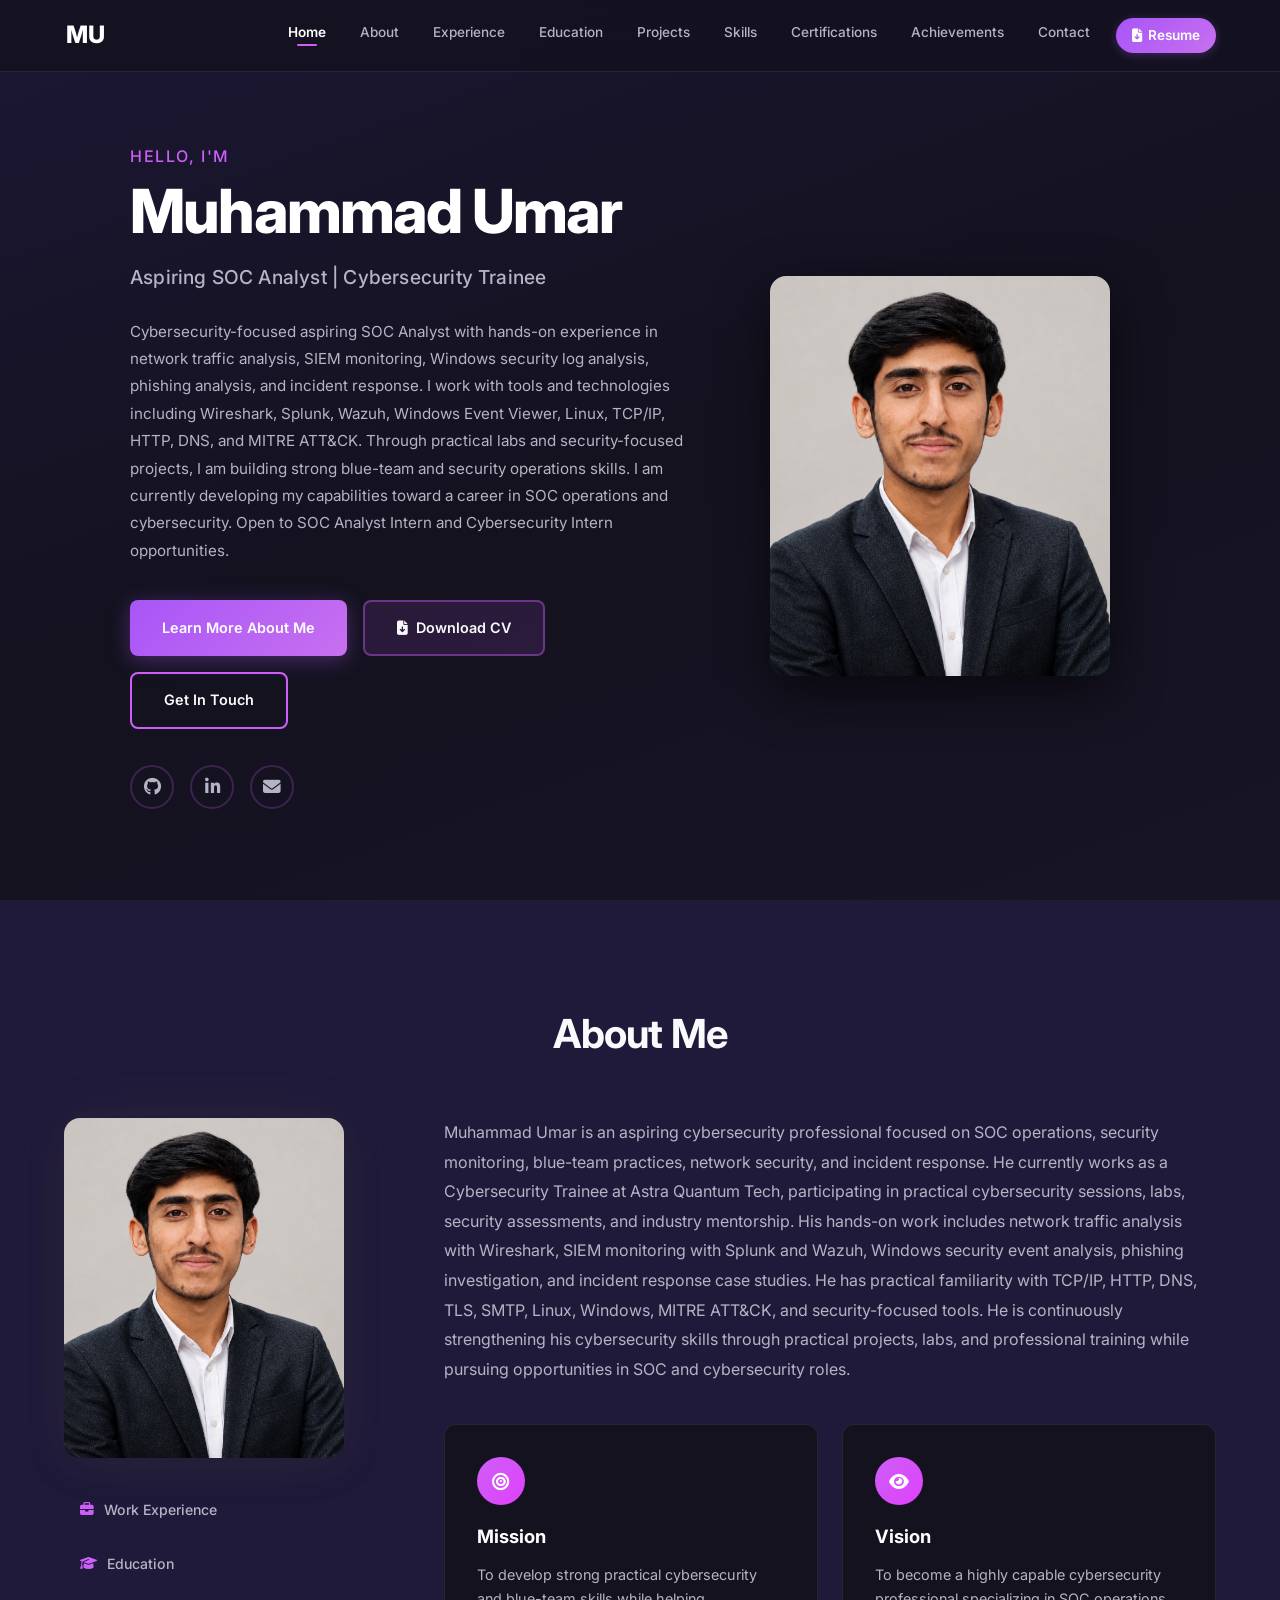
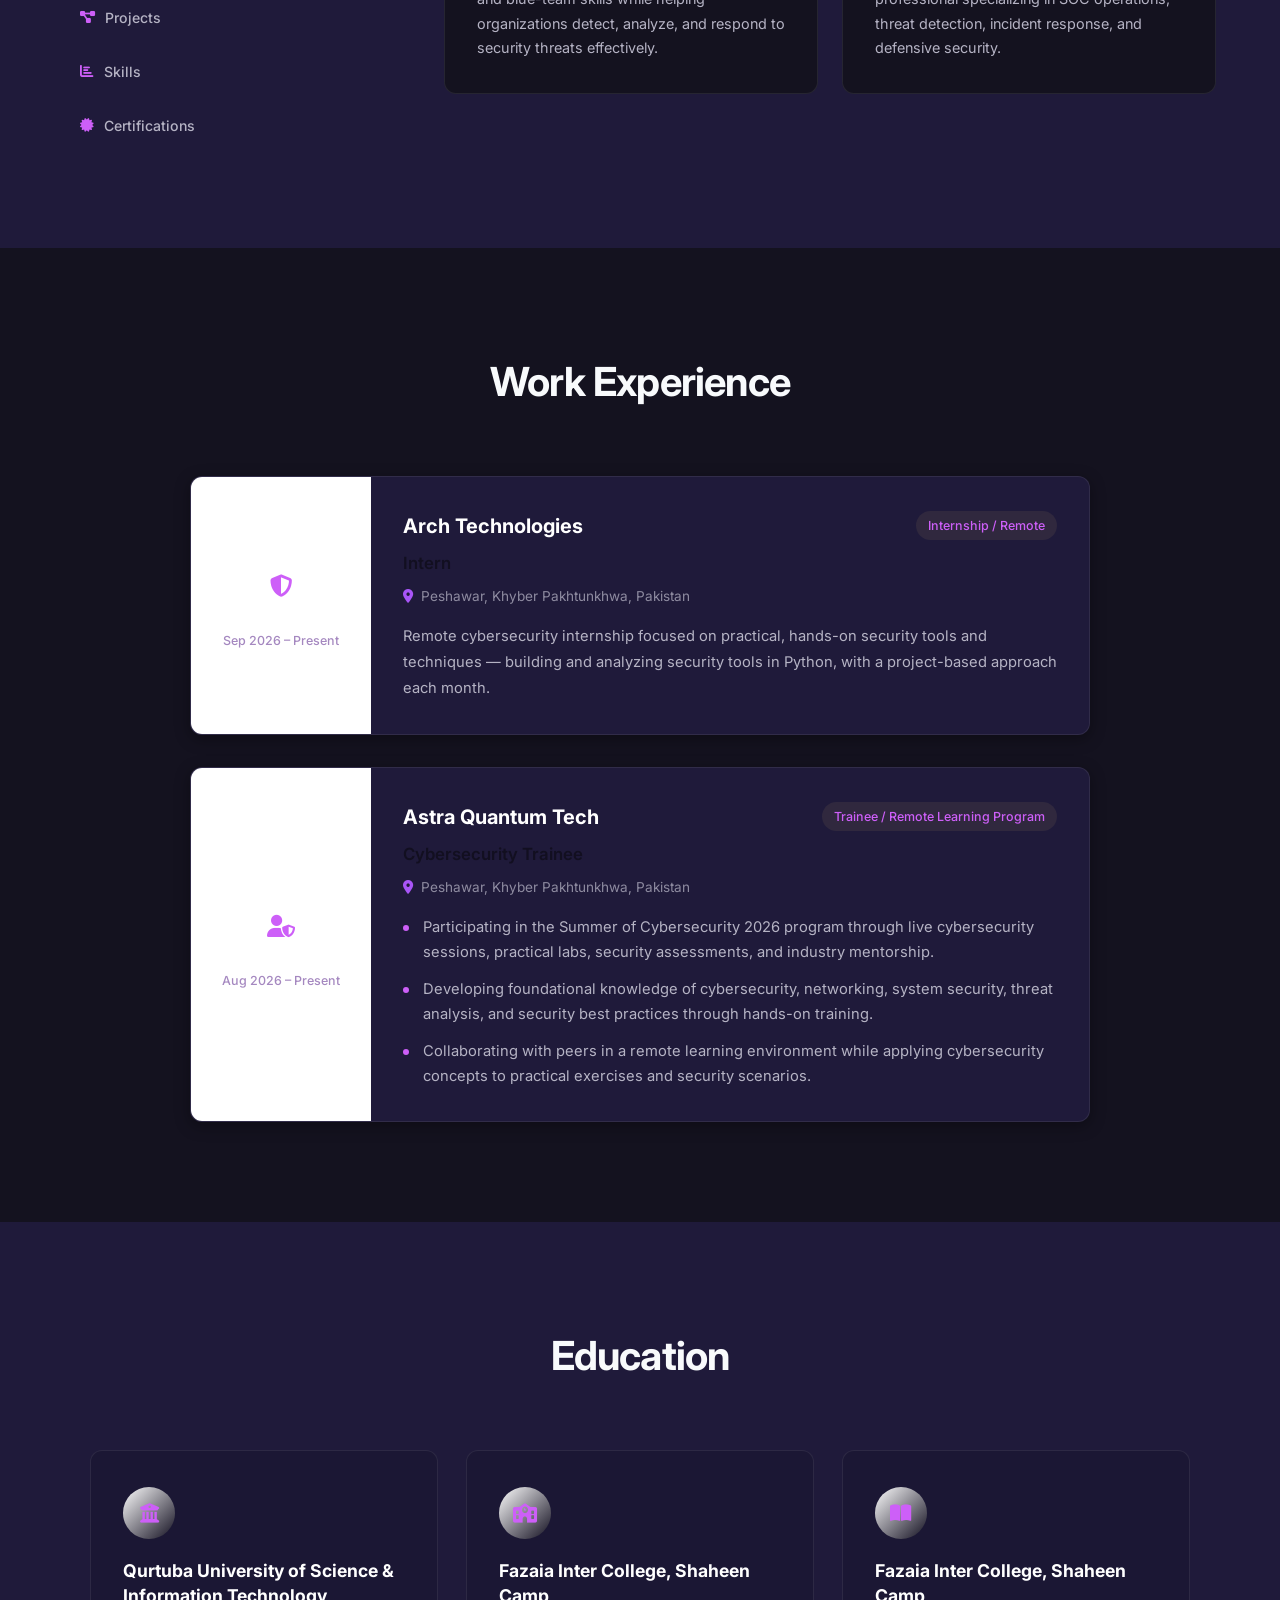
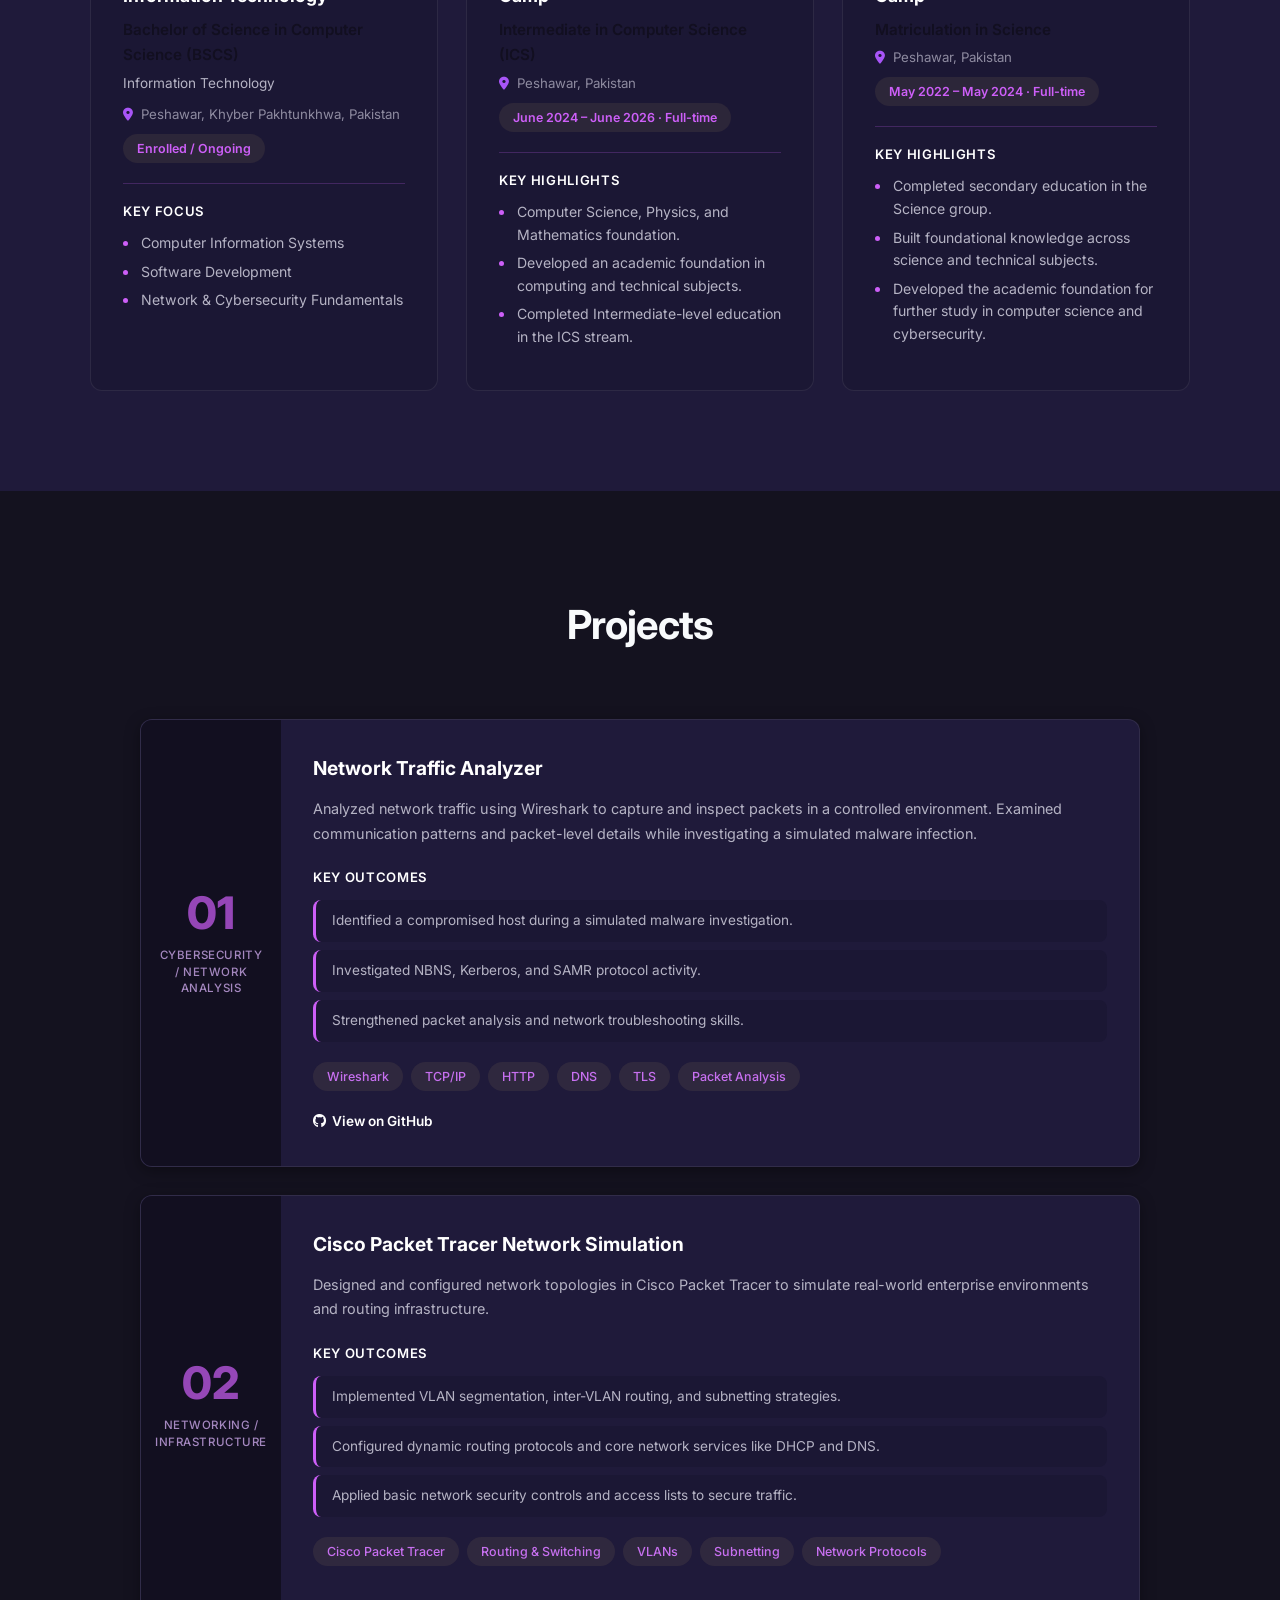
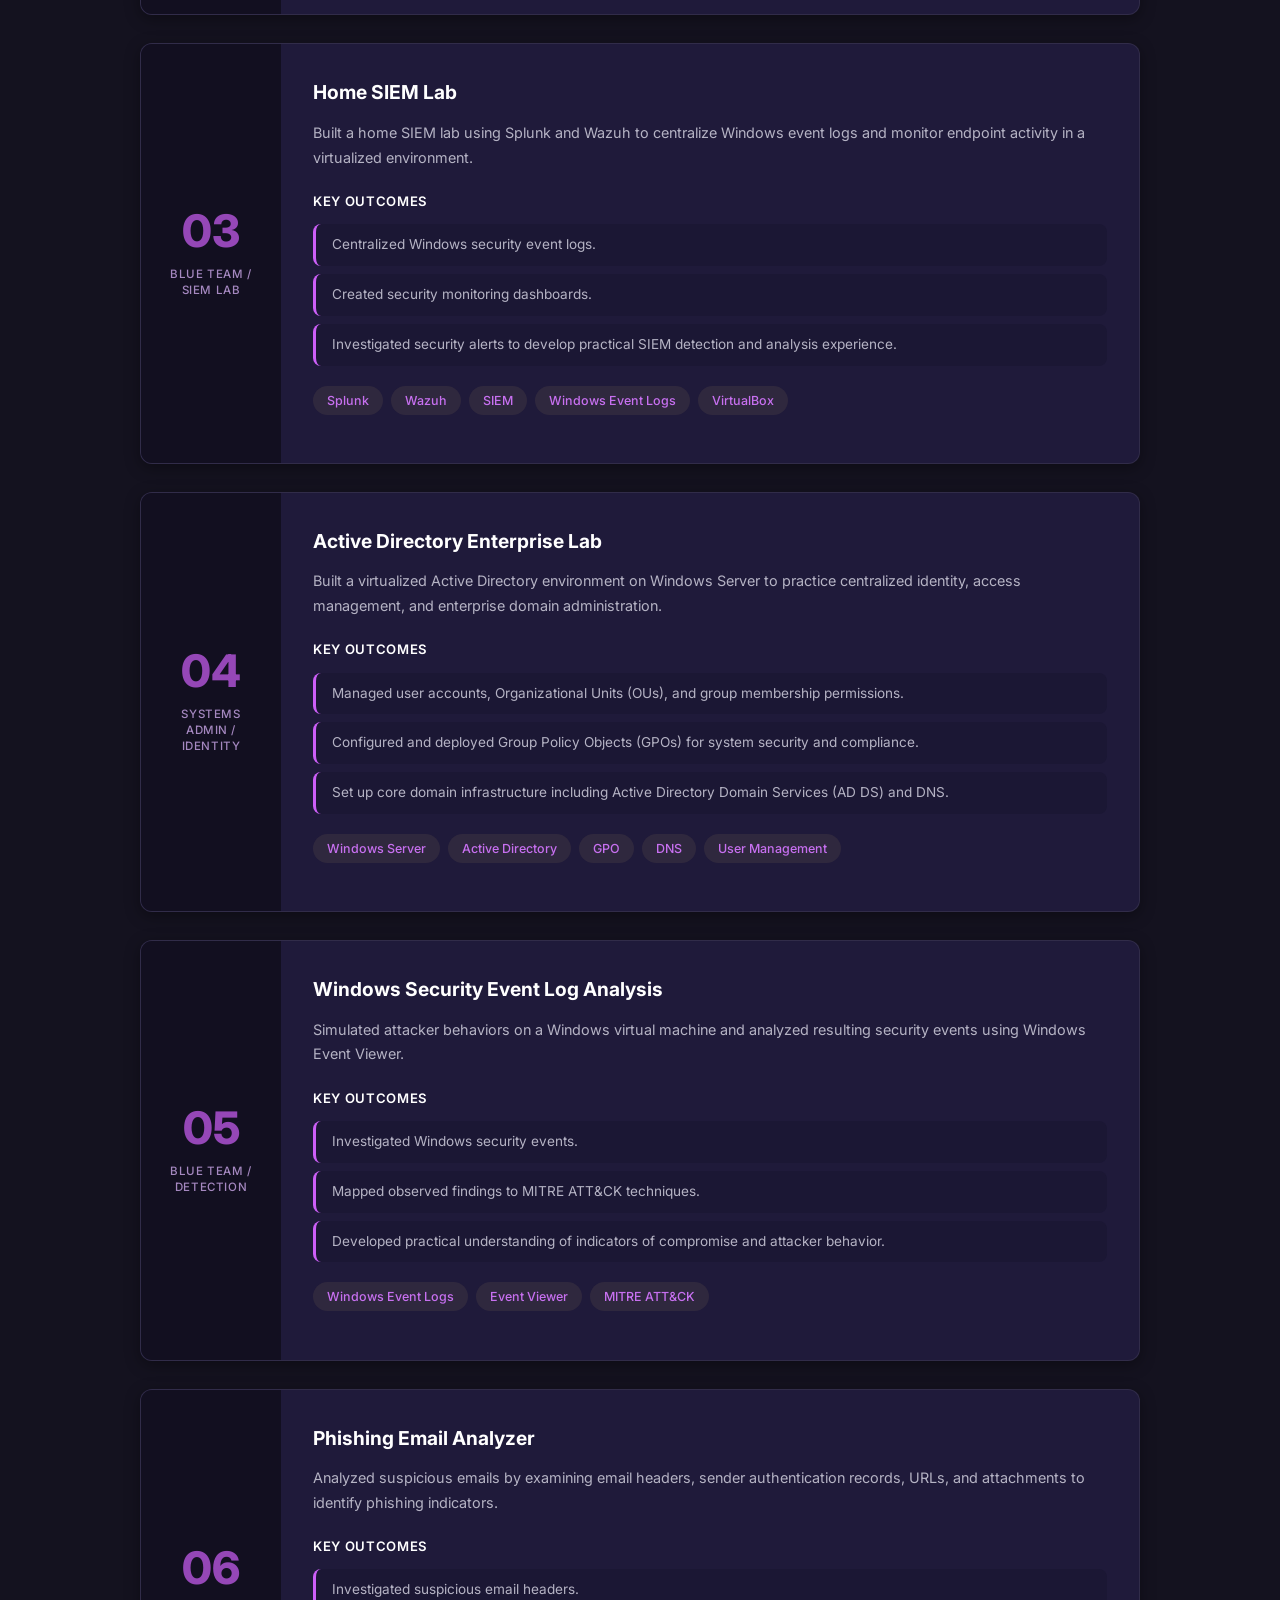
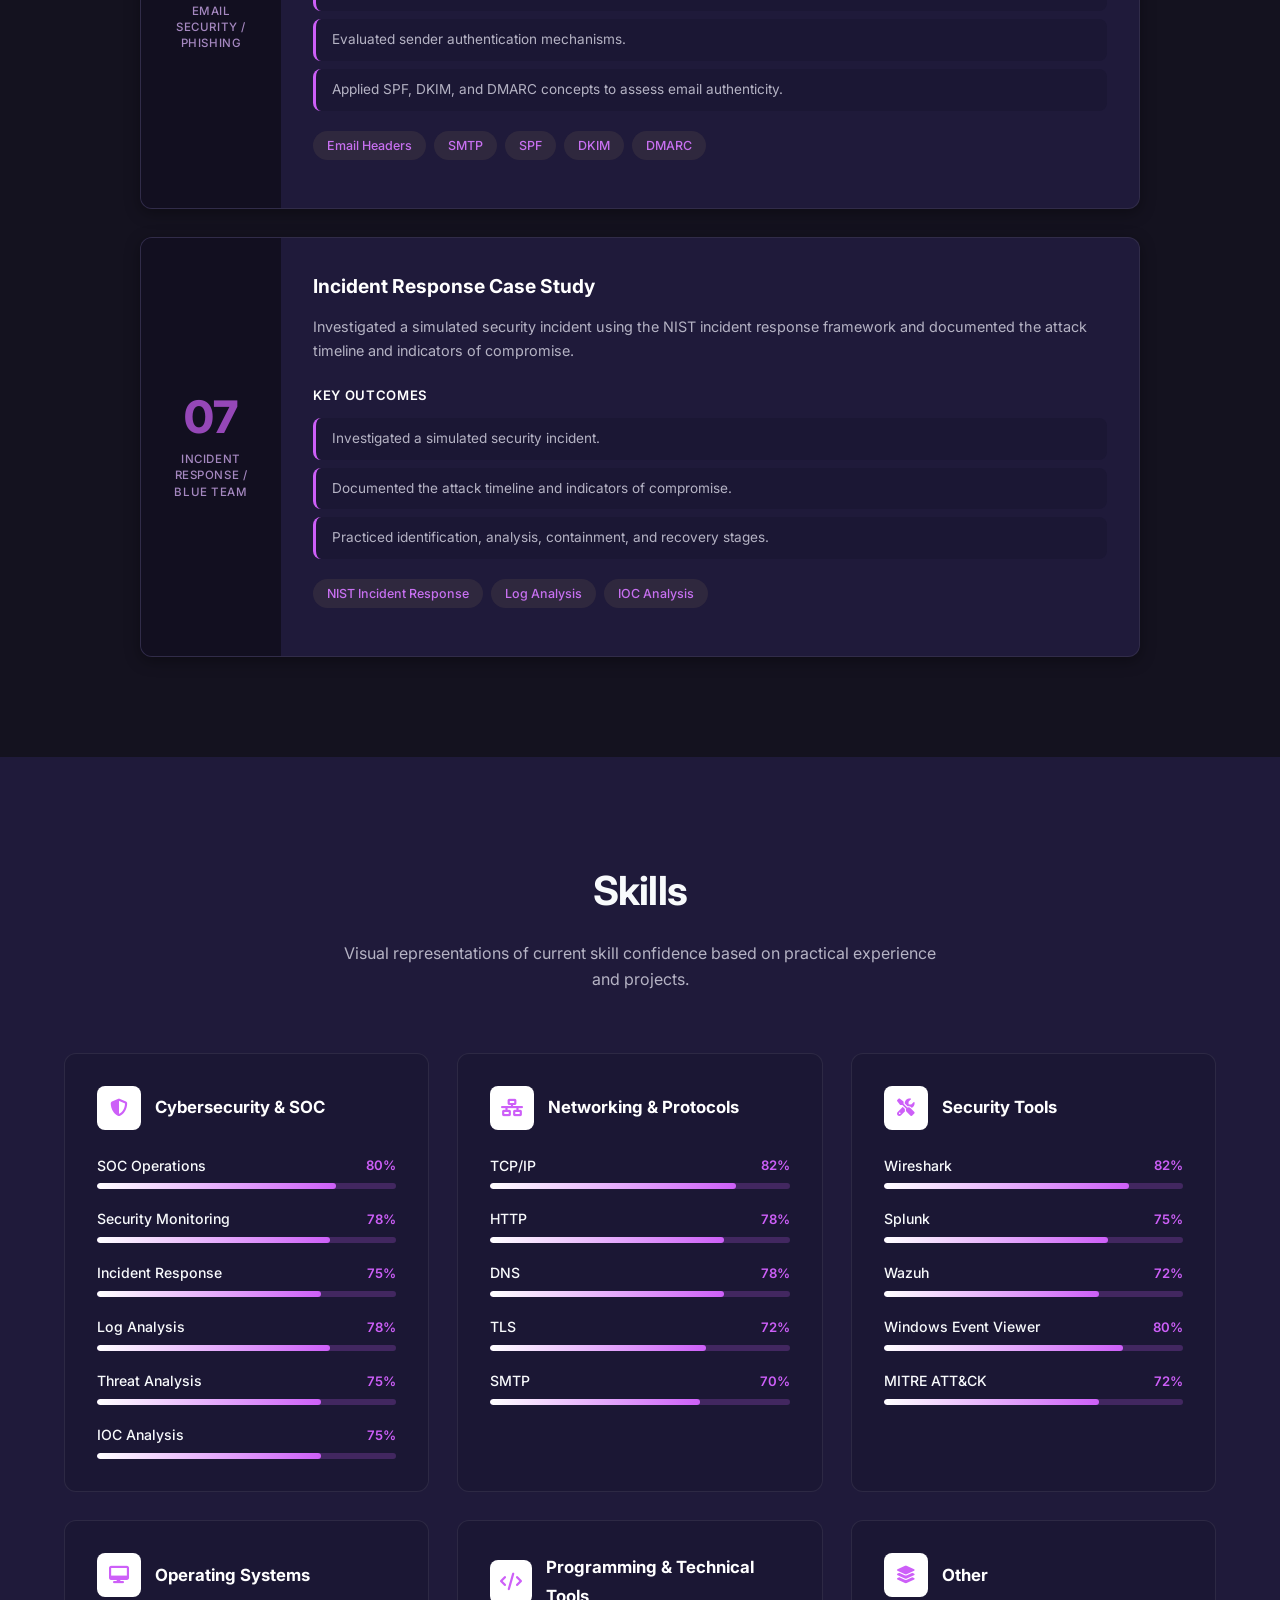
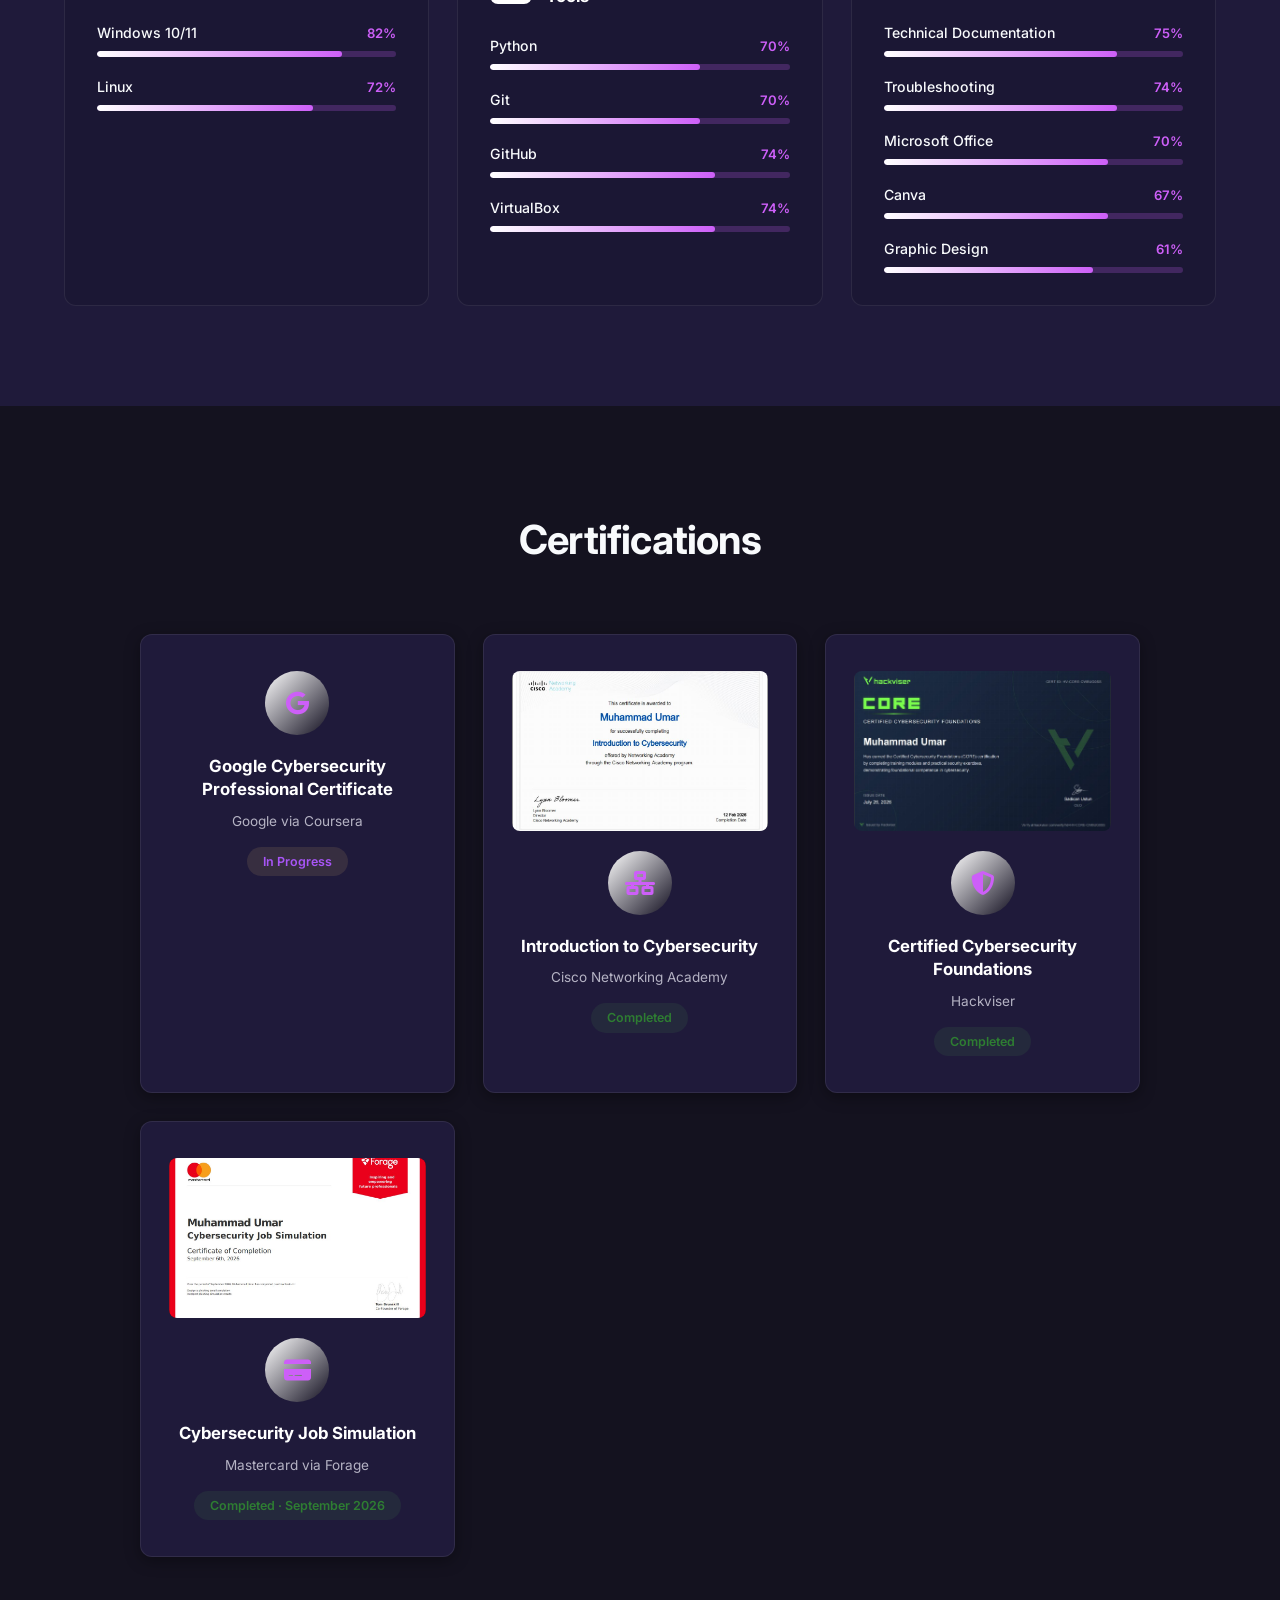
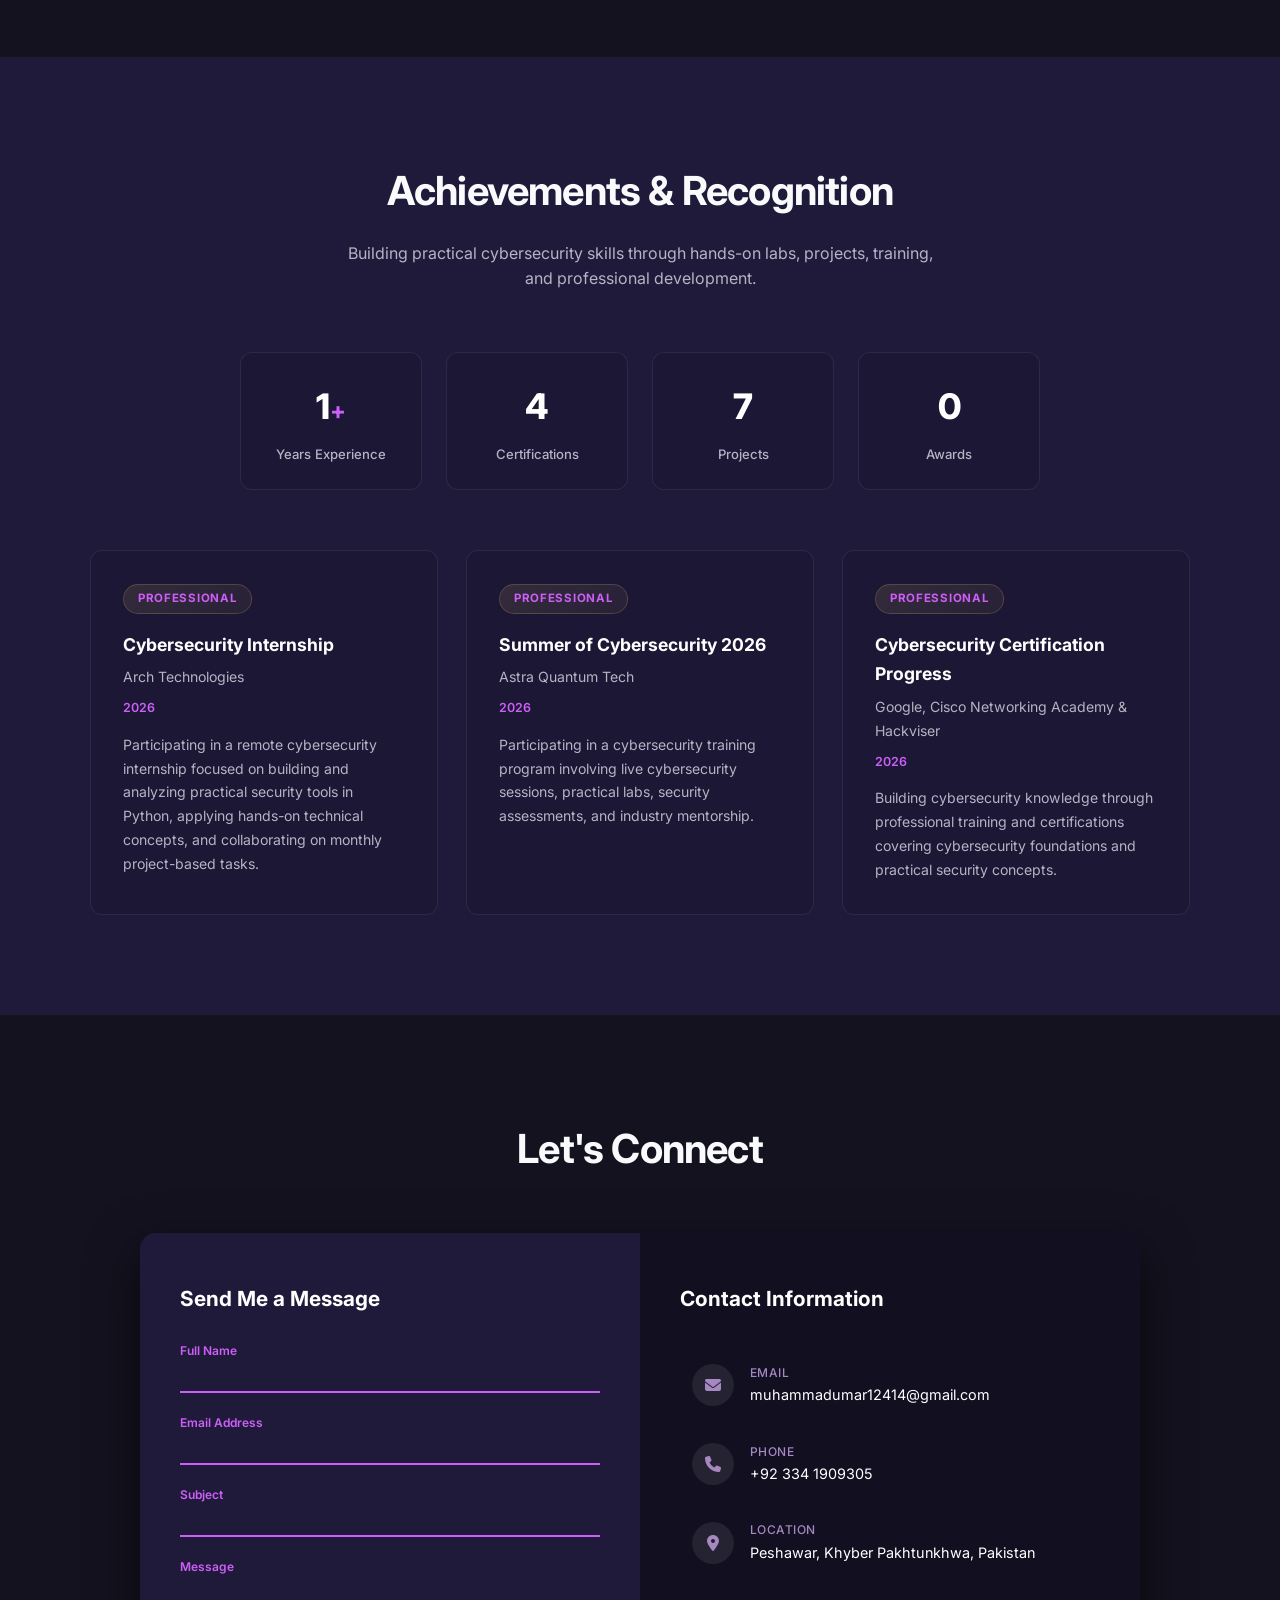
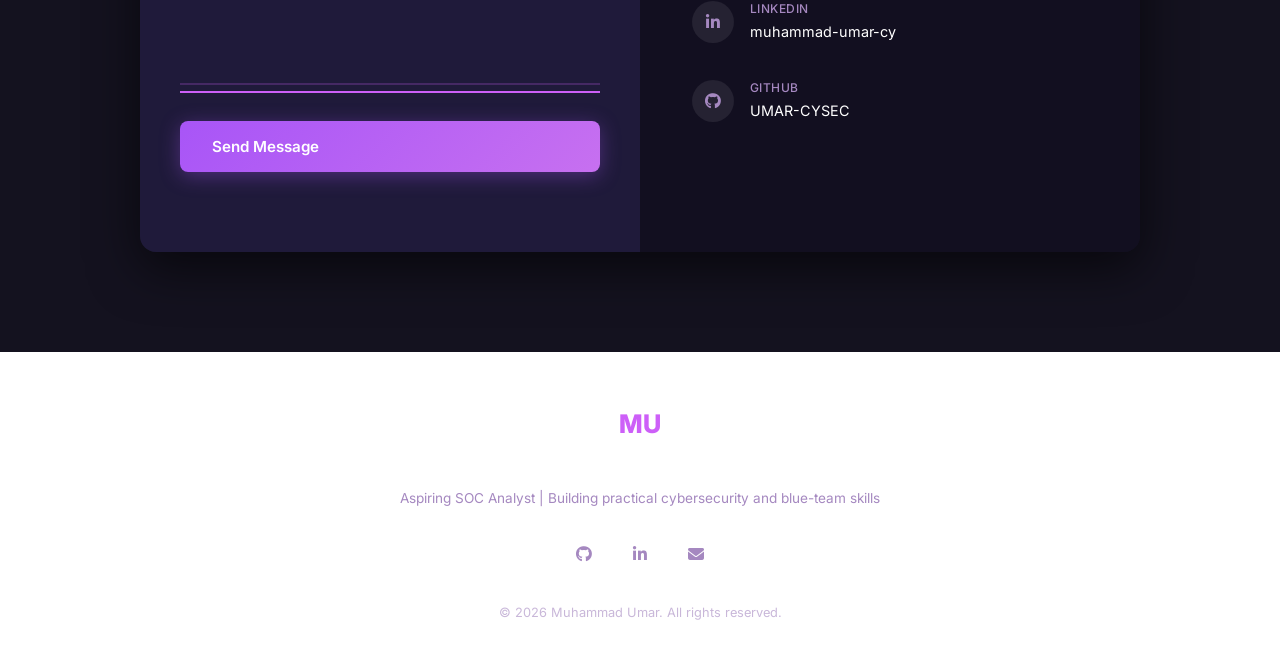
==== index.html @ 57f62e2d "Initial commit: Muhammad Umar Portfolio" ====
<!DOCTYPE html>
<html lang="en">
<head>
    <meta charset="UTF-8">
    <meta name="viewport" content="width=device-width, initial-scale=1.0">
    <title>Muhammad Umar | Aspiring SOC Analyst</title>
    <meta name="description" content="Portfolio of Muhammad Umar — Aspiring SOC Analyst and Cybersecurity Trainee with hands-on experience in network analysis, SIEM monitoring, and incident response.">
    <link rel="preconnect" href="https://fonts.googleapis.com">
    <link rel="preconnect" href="https://fonts.gstatic.com" crossorigin>
    <link href="https://fonts.googleapis.com/css2?family=Inter:wght@300;400;500;600;700;800&display=swap" rel="stylesheet">
    <link rel="stylesheet" href="https://cdnjs.cloudflare.com/ajax/libs/font-awesome/6.5.1/css/all.min.css">
    <link rel="stylesheet" href="css/style.css">
</head>
<body>

    <!-- ═══════════════ NAVIGATION ═══════════════ -->
    <nav class="navbar" role="navigation" aria-label="Main navigation">
        <div class="nav-container">
            <a href="#landing" class="nav-logo" aria-label="Muhammad Umar — Home">MU</a>
            <button class="nav-toggle" aria-label="Toggle navigation menu" aria-expanded="false">
                <span class="hamburger-line"></span>
                <span class="hamburger-line"></span>
                <span class="hamburger-line"></span>
            </button>
            <ul class="nav-links">
                <li><a href="#landing" class="active">Home</a></li>
                <li><a href="#about">About</a></li>
                <li><a href="#experience">Experience</a></li>
                <li><a href="#education">Education</a></li>
                <li><a href="#projects">Projects</a></li>
                <li><a href="#skills">Skills</a></li>
                <li><a href="#certifications">Certifications</a></li>
                <li><a href="#achievements">Achievements</a></li>
                <li><a href="#contact">Contact</a></li>
                <li><a href="muhammad-umar-resume.pdf" download="Muhammad_Umar_Resume.pdf" class="nav-cv-btn"><i class="fa-solid fa-file-arrow-down"></i> Resume</a></li>
            </ul>
        </div>
    </nav>

    <!-- ═══════════════ PAGE 1 — LANDING ═══════════════ -->
    <section id="landing" class="section landing-section">
        <div class="container landing-container">
            <div class="landing-content">
                <p class="landing-greeting" data-animate="fade-up">Hello, I'm</p>
                <h1 class="landing-name" data-animate="fade-up" data-delay="100">Muhammad Umar</h1>
                <p class="landing-designation" data-animate="fade-up" data-delay="200">Aspiring SOC Analyst | Cybersecurity Trainee</p>
                <p class="landing-description" data-animate="fade-up" data-delay="300">Cybersecurity-focused aspiring SOC Analyst with hands-on experience in network traffic analysis, SIEM monitoring, Windows security log analysis, phishing analysis, and incident response. I work with tools and technologies including Wireshark, Splunk, Wazuh, Windows Event Viewer, Linux, TCP/IP, HTTP, DNS, and MITRE ATT&amp;CK. Through practical labs and security-focused projects, I am building strong blue-team and security operations skills. I am currently developing my capabilities toward a career in SOC operations and cybersecurity. Open to SOC Analyst Intern and Cybersecurity Intern opportunities.</p>
                <div class="cta-buttons" data-animate="fade-up" data-delay="400">
                    <a href="#about" class="btn btn-primary">Learn More About Me</a>
                    <a href="muhammad-umar-resume.pdf" download="Muhammad_Umar_Resume.pdf" class="btn btn-cv"><i class="fa-solid fa-file-arrow-down"></i> Download CV</a>
                    <a href="#contact" class="btn btn-secondary">Get In Touch</a>
                </div>
                <div class="social-icons" data-animate="pop-in" data-delay="600">
                    <a href="https://github.com/UMAR-CYSEC" target="_blank" rel="noopener noreferrer" class="social-icon" aria-label="GitHub Profile">
                        <i class="fa-brands fa-github"></i>
                    </a>
                    <a href="https://www.linkedin.com/in/muhammad-umar-cy" target="_blank" rel="noopener noreferrer" class="social-icon" aria-label="LinkedIn Profile">
                        <i class="fa-brands fa-linkedin-in"></i>
                    </a>
                    <a href="mailto:muhammadumar12414@gmail.com" class="social-icon" aria-label="Send Email">
                        <i class="fa-solid fa-envelope"></i>
                    </a>
                </div>
            </div>
            <div class="landing-image" data-animate="fade-left">
                <div class="profile-image-wrapper">
                    <img src="profile.png" alt="Muhammad Umar — Professional Profile Photo" class="profile-photo-landing" onerror="this.style.display='none'; this.parentElement.classList.add('no-photo');">
                    <div class="profile-photo-fallback">MU</div>
                </div>
            </div>
        </div>
    </section>

    <!-- ═══════════════ PAGE 2 — ABOUT ME ═══════════════ -->
    <section id="about" class="section about-section">
        <div class="container">
            <h2 class="section-title" data-animate="fade-up">About Me</h2>
            <div class="about-content">
                <div class="about-image" data-animate="slide-left">
                    <div class="about-photo-wrapper">
                        <img src="profile.png" alt="Muhammad Umar" class="profile-photo-about" onerror="this.style.display='none'; this.parentElement.classList.add('no-photo');">
                        <div class="profile-photo-fallback">MU</div>
                    </div>
                    <div class="view-work-buttons" data-animate="slide-up" data-delay="300">
                        <a href="#experience" class="view-work-btn"><i class="fa-solid fa-briefcase"></i> Work Experience</a>
                        <a href="#education" class="view-work-btn"><i class="fa-solid fa-graduation-cap"></i> Education</a>
                        <a href="#projects" class="view-work-btn"><i class="fa-solid fa-diagram-project"></i> Projects</a>
                        <a href="#skills" class="view-work-btn"><i class="fa-solid fa-chart-bar"></i> Skills</a>
                        <a href="#certifications" class="view-work-btn"><i class="fa-solid fa-certificate"></i> Certifications</a>
                    </div>
                </div>
                <div class="about-text" data-animate="fade-up" data-delay="200">
                    <p class="about-summary">Muhammad Umar is an aspiring cybersecurity professional focused on SOC operations, security monitoring, blue-team practices, network security, and incident response. He currently works as a Cybersecurity Trainee at Astra Quantum Tech, participating in practical cybersecurity sessions, labs, security assessments, and industry mentorship. His hands-on work includes network traffic analysis with Wireshark, SIEM monitoring with Splunk and Wazuh, Windows security event analysis, phishing investigation, and incident response case studies. He has practical familiarity with TCP/IP, HTTP, DNS, TLS, SMTP, Linux, Windows, MITRE ATT&amp;CK, and security-focused tools. He is continuously strengthening his cybersecurity skills through practical projects, labs, and professional training while pursuing opportunities in SOC and cybersecurity roles.</p>
                    <div class="mission-vision-cards">
                        <div class="mv-card mission-card" data-animate="flip-in">
                            <div class="mv-card-inner">
                                <div class="mv-icon"><i class="fa-solid fa-bullseye"></i></div>
                                <h3>Mission</h3>
                                <p>To develop strong practical cybersecurity and blue-team skills while helping organizations detect, analyze, and respond to security threats effectively.</p>
                            </div>
                        </div>
                        <div class="mv-card vision-card" data-animate="flip-in" data-delay="200">
                            <div class="mv-card-inner">
                                <div class="mv-icon"><i class="fa-solid fa-eye"></i></div>
                                <h3>Vision</h3>
                                <p>To become a highly capable cybersecurity professional specializing in SOC operations, threat detection, incident response, and defensive security.</p>
                            </div>
                        </div>
                    </div>
                </div>
            </div>
        </div>
    </section>

    <!-- ═══════════════ PAGE 3 — WORK EXPERIENCE ═══════════════ -->
    <section id="experience" class="section experience-section">
        <div class="container">
            <h2 class="section-title" data-animate="fade-up">Work Experience</h2>
            <div class="experience-timeline">

                <!-- Experience Card 1 -->
                <div class="experience-card" data-animate="slide-right">
                    <div class="exp-left-panel">
                        <div class="exp-company-badge">
                            <i class="fa-solid fa-shield-halved"></i>
                        </div>
                        <span class="exp-duration">Sep 2026 – Present</span>
                    </div>
                    <div class="exp-right-content">
                        <div class="exp-header">
                            <h3 class="exp-company">Arch Technologies</h3>
                            <span class="exp-type">Internship / Remote</span>
                        </div>
                        <h4 class="exp-role">Intern</h4>
                        <p class="exp-location"><i class="fa-solid fa-location-dot"></i> Peshawar, Khyber Pakhtunkhwa, Pakistan</p>
                        <div class="exp-description">
                            <p>Remote cybersecurity internship focused on practical, hands-on security tools and techniques — building and analyzing security tools in Python, with a project-based approach each month.</p>
                        </div>
                    </div>
                </div>

                <!-- Experience Card 2 -->
                <div class="experience-card" data-animate="slide-left">
                    <div class="exp-left-panel">
                        <div class="exp-company-badge">
                            <i class="fa-solid fa-user-shield"></i>
                        </div>
                        <span class="exp-duration">Aug 2026 – Present</span>
                    </div>
                    <div class="exp-right-content">
                        <div class="exp-header">
                            <h3 class="exp-company">Astra Quantum Tech</h3>
                            <span class="exp-type">Trainee / Remote Learning Program</span>
                        </div>
                        <h4 class="exp-role">Cybersecurity Trainee</h4>
                        <p class="exp-location"><i class="fa-solid fa-location-dot"></i> Peshawar, Khyber Pakhtunkhwa, Pakistan</p>
                        <ul class="exp-bullets">
                            <li class="exp-bullet" data-animate="fade-up" data-delay="100">Participating in the Summer of Cybersecurity 2026 program through live cybersecurity sessions, practical labs, security assessments, and industry mentorship.</li>
                            <li class="exp-bullet" data-animate="fade-up" data-delay="200">Developing foundational knowledge of cybersecurity, networking, system security, threat analysis, and security best practices through hands-on training.</li>
                            <li class="exp-bullet" data-animate="fade-up" data-delay="300">Collaborating with peers in a remote learning environment while applying cybersecurity concepts to practical exercises and security scenarios.</li>
                        </ul>
                    </div>
                </div>

            </div>
        </div>
    </section>

    <!-- ═══════════════ PAGE 4 — EDUCATION ═══════════════ -->
    <section id="education" class="section education-section">
        <div class="container">
            <h2 class="section-title" data-animate="fade-up">Education</h2>
            <div class="education-grid">

                <!-- Education Card 1 -->
                <div class="education-card" data-animate="drop-in">
                    <div class="edu-icon"><i class="fa-solid fa-university"></i></div>
                    <h3 class="edu-institution">Qurtuba University of Science &amp; Information Technology</h3>
                    <h4 class="edu-degree">Bachelor of Science in Computer Science (BSCS)</h4>
                    <p class="edu-field">Information Technology</p>
                    <p class="edu-location"><i class="fa-solid fa-location-dot"></i> Peshawar, Khyber Pakhtunkhwa, Pakistan</p>
                    <span class="edu-status">Enrolled / Ongoing</span>
                    <div class="edu-highlights">
                        <h5>Key Focus</h5>
                        <ul>
                            <li>Computer Information Systems</li>
                            <li>Software Development</li>
                            <li>Network &amp; Cybersecurity Fundamentals</li>
                        </ul>
                    </div>
                </div>

                <!-- Education Card 2 -->
                <div class="education-card" data-animate="rise-in" data-delay="150">
                    <div class="edu-icon"><i class="fa-solid fa-school"></i></div>
                    <h3 class="edu-institution">Fazaia Inter College, Shaheen Camp</h3>
                    <h4 class="edu-degree">Intermediate in Computer Science (ICS)</h4>
                    <p class="edu-location"><i class="fa-solid fa-location-dot"></i> Peshawar, Pakistan</p>
                    <span class="edu-duration">June 2024 – June 2026 · Full-time</span>
                    <div class="edu-highlights">
                        <h5>Key Highlights</h5>
                        <ul>
                            <li>Computer Science, Physics, and Mathematics foundation.</li>
                            <li>Developed an academic foundation in computing and technical subjects.</li>
                            <li>Completed Intermediate-level education in the ICS stream.</li>
                        </ul>
                    </div>
                </div>

                <!-- Education Card 3 -->
                <div class="education-card" data-animate="rise-in" data-delay="300">
                    <div class="edu-icon"><i class="fa-solid fa-book-open"></i></div>
                    <h3 class="edu-institution">Fazaia Inter College, Shaheen Camp</h3>
                    <h4 class="edu-degree">Matriculation in Science</h4>
                    <p class="edu-location"><i class="fa-solid fa-location-dot"></i> Peshawar, Pakistan</p>
                    <span class="edu-duration">May 2022 – May 2024 · Full-time</span>
                    <div class="edu-highlights">
                        <h5>Key Highlights</h5>
                        <ul>
                            <li>Completed secondary education in the Science group.</li>
                            <li>Built foundational knowledge across science and technical subjects.</li>
                            <li>Developed the academic foundation for further study in computer science and cybersecurity.</li>
                        </ul>
                    </div>
                </div>

            </div>
        </div>
    </section>

    <!-- ═══════════════ PAGE 5 — PROJECTS ═══════════════ -->
    <section id="projects" class="section projects-section">
        <div class="container">
            <h2 class="section-title" data-animate="fade-up">Projects</h2>
            <div class="projects-grid">

                <!-- Project 1 -->
                <div class="project-card" data-animate="slide-in-blur">
                    <div class="project-left">
                        <span class="project-number">01</span>
                        <span class="project-type">Cybersecurity / Network Analysis</span>
                    </div>
                    <div class="project-right">
                        <h3 class="project-title">Network Traffic Analyzer</h3>
                        <p class="project-desc">Analyzed network traffic using Wireshark to capture and inspect packets in a controlled environment. Examined communication patterns and packet-level details while investigating a simulated malware infection.</p>
                        <div class="project-outcomes">
                            <h4>Key Outcomes</h4>
                            <div class="outcome-boxes">
                                <div class="outcome-box" data-animate="pop" data-delay="100">Identified a compromised host during a simulated malware investigation.</div>
                                <div class="outcome-box" data-animate="pop" data-delay="200">Investigated NBNS, Kerberos, and SAMR protocol activity.</div>
                                <div class="outcome-box" data-animate="pop" data-delay="300">Strengthened packet analysis and network troubleshooting skills.</div>
                            </div>
                        </div>
                        <div class="tech-pills">
                            <span class="tech-pill">Wireshark</span>
                            <span class="tech-pill">TCP/IP</span>
                            <span class="tech-pill">HTTP</span>
                            <span class="tech-pill">DNS</span>
                            <span class="tech-pill">TLS</span>
                            <span class="tech-pill">Packet Analysis</span>
                        </div>
                        <a href="https://github.com/UMAR-CYSEC/Network-Traffic-Analyzer" target="_blank" rel="noopener noreferrer" class="project-link"><i class="fa-brands fa-github"></i> View on GitHub</a>
                    </div>
                </div>

                <!-- Project 2 -->
                <div class="project-card" data-animate="slide-in-blur">
                    <div class="project-left">
                        <span class="project-number">02</span>
                        <span class="project-type">Networking / Infrastructure</span>
                    </div>
                    <div class="project-right">
                        <h3 class="project-title">Cisco Packet Tracer Network Simulation</h3>
                        <p class="project-desc">Designed and configured network topologies in Cisco Packet Tracer to simulate real-world enterprise environments and routing infrastructure.</p>
                        <div class="project-outcomes">
                            <h4>Key Outcomes</h4>
                            <div class="outcome-boxes">
                                <div class="outcome-box" data-animate="pop" data-delay="100">Implemented VLAN segmentation, inter-VLAN routing, and subnetting strategies.</div>
                                <div class="outcome-box" data-animate="pop" data-delay="200">Configured dynamic routing protocols and core network services like DHCP and DNS.</div>
                                <div class="outcome-box" data-animate="pop" data-delay="300">Applied basic network security controls and access lists to secure traffic.</div>
                            </div>
                        </div>
                        <div class="tech-pills">
                            <span class="tech-pill">Cisco Packet Tracer</span>
                            <span class="tech-pill">Routing &amp; Switching</span>
                            <span class="tech-pill">VLANs</span>
                            <span class="tech-pill">Subnetting</span>
                            <span class="tech-pill">Network Protocols</span>
                        </div>
                    </div>
                </div>

                <!-- Project 3 -->
                <div class="project-card" data-animate="slide-in-blur">
                    <div class="project-left">
                        <span class="project-number">03</span>
                        <span class="project-type">Blue Team / SIEM Lab</span>
                    </div>
                    <div class="project-right">
                        <h3 class="project-title">Home SIEM Lab</h3>
                        <p class="project-desc">Built a home SIEM lab using Splunk and Wazuh to centralize Windows event logs and monitor endpoint activity in a virtualized environment.</p>
                        <div class="project-outcomes">
                            <h4>Key Outcomes</h4>
                            <div class="outcome-boxes">
                                <div class="outcome-box" data-animate="pop" data-delay="100">Centralized Windows security event logs.</div>
                                <div class="outcome-box" data-animate="pop" data-delay="200">Created security monitoring dashboards.</div>
                                <div class="outcome-box" data-animate="pop" data-delay="300">Investigated security alerts to develop practical SIEM detection and analysis experience.</div>
                            </div>
                        </div>
                        <div class="tech-pills">
                            <span class="tech-pill">Splunk</span>
                            <span class="tech-pill">Wazuh</span>
                            <span class="tech-pill">SIEM</span>
                            <span class="tech-pill">Windows Event Logs</span>
                            <span class="tech-pill">VirtualBox</span>
                        </div>
                    </div>
                </div>

                <!-- Project 4 -->
                <div class="project-card" data-animate="slide-in-blur">
                    <div class="project-left">
                        <span class="project-number">04</span>
                        <span class="project-type">Systems Admin / Identity</span>
                    </div>
                    <div class="project-right">
                        <h3 class="project-title">Active Directory Enterprise Lab</h3>
                        <p class="project-desc">Built a virtualized Active Directory environment on Windows Server to practice centralized identity, access management, and enterprise domain administration.</p>
                        <div class="project-outcomes">
                            <h4>Key Outcomes</h4>
                            <div class="outcome-boxes">
                                <div class="outcome-box" data-animate="pop" data-delay="100">Managed user accounts, Organizational Units (OUs), and group membership permissions.</div>
                                <div class="outcome-box" data-animate="pop" data-delay="200">Configured and deployed Group Policy Objects (GPOs) for system security and compliance.</div>
                                <div class="outcome-box" data-animate="pop" data-delay="300">Set up core domain infrastructure including Active Directory Domain Services (AD DS) and DNS.</div>
                            </div>
                        </div>
                        <div class="tech-pills">
                            <span class="tech-pill">Windows Server</span>
                            <span class="tech-pill">Active Directory</span>
                            <span class="tech-pill">GPO</span>
                            <span class="tech-pill">DNS</span>
                            <span class="tech-pill">User Management</span>
                        </div>
                    </div>
                </div>

                <!-- Project 5 -->
                <div class="project-card" data-animate="slide-in-blur">
                    <div class="project-left">
                        <span class="project-number">05</span>
                        <span class="project-type">Blue Team / Detection</span>
                    </div>
                    <div class="project-right">
                        <h3 class="project-title">Windows Security Event Log Analysis</h3>
                        <p class="project-desc">Simulated attacker behaviors on a Windows virtual machine and analyzed resulting security events using Windows Event Viewer.</p>
                        <div class="project-outcomes">
                            <h4>Key Outcomes</h4>
                            <div class="outcome-boxes">
                                <div class="outcome-box" data-animate="pop" data-delay="100">Investigated Windows security events.</div>
                                <div class="outcome-box" data-animate="pop" data-delay="200">Mapped observed findings to MITRE ATT&amp;CK techniques.</div>
                                <div class="outcome-box" data-animate="pop" data-delay="300">Developed practical understanding of indicators of compromise and attacker behavior.</div>
                            </div>
                        </div>
                        <div class="tech-pills">
                            <span class="tech-pill">Windows Event Logs</span>
                            <span class="tech-pill">Event Viewer</span>
                            <span class="tech-pill">MITRE ATT&amp;CK</span>
                        </div>
                    </div>
                </div>

                <!-- Project 6 -->
                <div class="project-card" data-animate="slide-in-blur">
                    <div class="project-left">
                        <span class="project-number">06</span>
                        <span class="project-type">Email Security / Phishing</span>
                    </div>
                    <div class="project-right">
                        <h3 class="project-title">Phishing Email Analyzer</h3>
                        <p class="project-desc">Analyzed suspicious emails by examining email headers, sender authentication records, URLs, and attachments to identify phishing indicators.</p>
                        <div class="project-outcomes">
                            <h4>Key Outcomes</h4>
                            <div class="outcome-boxes">
                                <div class="outcome-box" data-animate="pop" data-delay="100">Investigated suspicious email headers.</div>
                                <div class="outcome-box" data-animate="pop" data-delay="200">Evaluated sender authentication mechanisms.</div>
                                <div class="outcome-box" data-animate="pop" data-delay="300">Applied SPF, DKIM, and DMARC concepts to assess email authenticity.</div>
                            </div>
                        </div>
                        <div class="tech-pills">
                            <span class="tech-pill">Email Headers</span>
                            <span class="tech-pill">SMTP</span>
                            <span class="tech-pill">SPF</span>
                            <span class="tech-pill">DKIM</span>
                            <span class="tech-pill">DMARC</span>
                        </div>
                    </div>
                </div>

                <!-- Project 7 -->
                <div class="project-card" data-animate="slide-in-blur">
                    <div class="project-left">
                        <span class="project-number">07</span>
                        <span class="project-type">Incident Response / Blue Team</span>
                    </div>
                    <div class="project-right">
                        <h3 class="project-title">Incident Response Case Study</h3>
                        <p class="project-desc">Investigated a simulated security incident using the NIST incident response framework and documented the attack timeline and indicators of compromise.</p>
                        <div class="project-outcomes">
                            <h4>Key Outcomes</h4>
                            <div class="outcome-boxes">
                                <div class="outcome-box" data-animate="pop" data-delay="100">Investigated a simulated security incident.</div>
                                <div class="outcome-box" data-animate="pop" data-delay="200">Documented the attack timeline and indicators of compromise.</div>
                                <div class="outcome-box" data-animate="pop" data-delay="300">Practiced identification, analysis, containment, and recovery stages.</div>
                            </div>
                        </div>
                        <div class="tech-pills">
                            <span class="tech-pill">NIST Incident Response</span>
                            <span class="tech-pill">Log Analysis</span>
                            <span class="tech-pill">IOC Analysis</span>
                        </div>
                    </div>
                </div>

            </div>
        </div>
    </section>

    <!-- ═══════════════ PAGE 6 — SKILLS ═══════════════ -->
    <section id="skills" class="section skills-section">
        <div class="container">
            <h2 class="section-title" data-animate="fade-up">Skills</h2>
            <p class="section-subtitle" data-animate="fade-up" data-delay="100">Visual representations of current skill confidence based on practical experience and projects.</p>
            <div class="skills-grid">

                <!-- Cybersecurity & SOC -->
                <div class="skills-category" data-animate="scale-in">
                    <div class="category-header">
                        <div class="category-icon"><i class="fa-solid fa-shield-halved"></i></div>
                        <h3>Cybersecurity &amp; SOC</h3>
                    </div>
                    <div class="skills-list">
                        <div class="skill-item">
                            <div class="skill-info"><span class="skill-name">SOC Operations</span><span class="skill-percent" data-value="80">0%</span></div>
                            <div class="skill-bar"><div class="skill-fill" data-width="80"></div></div>
                        </div>
                        <div class="skill-item">
                            <div class="skill-info"><span class="skill-name">Security Monitoring</span><span class="skill-percent" data-value="78">0%</span></div>
                            <div class="skill-bar"><div class="skill-fill" data-width="78"></div></div>
                        </div>
                        <div class="skill-item">
                            <div class="skill-info"><span class="skill-name">Incident Response</span><span class="skill-percent" data-value="75">0%</span></div>
                            <div class="skill-bar"><div class="skill-fill" data-width="75"></div></div>
                        </div>
                        <div class="skill-item">
                            <div class="skill-info"><span class="skill-name">Log Analysis</span><span class="skill-percent" data-value="78">0%</span></div>
                            <div class="skill-bar"><div class="skill-fill" data-width="78"></div></div>
                        </div>
                        <div class="skill-item">
                            <div class="skill-info"><span class="skill-name">Threat Analysis</span><span class="skill-percent" data-value="75">0%</span></div>
                            <div class="skill-bar"><div class="skill-fill" data-width="75"></div></div>
                        </div>
                        <div class="skill-item">
                            <div class="skill-info"><span class="skill-name">IOC Analysis</span><span class="skill-percent" data-value="75">0%</span></div>
                            <div class="skill-bar"><div class="skill-fill" data-width="75"></div></div>
                        </div>
                    </div>
                </div>

                <!-- Networking & Protocols -->
                <div class="skills-category" data-animate="scale-in" data-delay="100">
                    <div class="category-header">
                        <div class="category-icon"><i class="fa-solid fa-network-wired"></i></div>
                        <h3>Networking &amp; Protocols</h3>
                    </div>
                    <div class="skills-list">
                        <div class="skill-item">
                            <div class="skill-info"><span class="skill-name">TCP/IP</span><span class="skill-percent" data-value="82">0%</span></div>
                            <div class="skill-bar"><div class="skill-fill" data-width="82"></div></div>
                        </div>
                        <div class="skill-item">
                            <div class="skill-info"><span class="skill-name">HTTP</span><span class="skill-percent" data-value="78">0%</span></div>
                            <div class="skill-bar"><div class="skill-fill" data-width="78"></div></div>
                        </div>
                        <div class="skill-item">
                            <div class="skill-info"><span class="skill-name">DNS</span><span class="skill-percent" data-value="78">0%</span></div>
                            <div class="skill-bar"><div class="skill-fill" data-width="78"></div></div>
                        </div>
                        <div class="skill-item">
                            <div class="skill-info"><span class="skill-name">TLS</span><span class="skill-percent" data-value="72">0%</span></div>
                            <div class="skill-bar"><div class="skill-fill" data-width="72"></div></div>
                        </div>
                        <div class="skill-item">
                            <div class="skill-info"><span class="skill-name">SMTP</span><span class="skill-percent" data-value="70">0%</span></div>
                            <div class="skill-bar"><div class="skill-fill" data-width="70"></div></div>
                        </div>
                    </div>
                </div>

                <!-- Security Tools -->
                <div class="skills-category" data-animate="scale-in" data-delay="200">
                    <div class="category-header">
                        <div class="category-icon"><i class="fa-solid fa-screwdriver-wrench"></i></div>
                        <h3>Security Tools</h3>
                    </div>
                    <div class="skills-list">
                        <div class="skill-item">
                            <div class="skill-info"><span class="skill-name">Wireshark</span><span class="skill-percent" data-value="82">0%</span></div>
                            <div class="skill-bar"><div class="skill-fill" data-width="82"></div></div>
                        </div>
                        <div class="skill-item">
                            <div class="skill-info"><span class="skill-name">Splunk</span><span class="skill-percent" data-value="75">0%</span></div>
                            <div class="skill-bar"><div class="skill-fill" data-width="75"></div></div>
                        </div>
                        <div class="skill-item">
                            <div class="skill-info"><span class="skill-name">Wazuh</span><span class="skill-percent" data-value="72">0%</span></div>
                            <div class="skill-bar"><div class="skill-fill" data-width="72"></div></div>
                        </div>
                        <div class="skill-item">
                            <div class="skill-info"><span class="skill-name">Windows Event Viewer</span><span class="skill-percent" data-value="80">0%</span></div>
                            <div class="skill-bar"><div class="skill-fill" data-width="80"></div></div>
                        </div>
                        <div class="skill-item">
                            <div class="skill-info"><span class="skill-name">MITRE ATT&amp;CK</span><span class="skill-percent" data-value="72">0%</span></div>
                            <div class="skill-bar"><div class="skill-fill" data-width="72"></div></div>
                        </div>
                    </div>
                </div>

                <!-- Operating Systems -->
                <div class="skills-category" data-animate="scale-in" data-delay="300">
                    <div class="category-header">
                        <div class="category-icon"><i class="fa-solid fa-desktop"></i></div>
                        <h3>Operating Systems</h3>
                    </div>
                    <div class="skills-list">
                        <div class="skill-item">
                            <div class="skill-info"><span class="skill-name">Windows 10/11</span><span class="skill-percent" data-value="82">0%</span></div>
                            <div class="skill-bar"><div class="skill-fill" data-width="82"></div></div>
                        </div>
                        <div class="skill-item">
                            <div class="skill-info"><span class="skill-name">Linux</span><span class="skill-percent" data-value="72">0%</span></div>
                            <div class="skill-bar"><div class="skill-fill" data-width="72"></div></div>
                        </div>
                    </div>
                </div>

                <!-- Programming & Technical Tools -->
                <div class="skills-category" data-animate="scale-in" data-delay="400">
                    <div class="category-header">
                        <div class="category-icon"><i class="fa-solid fa-code"></i></div>
                        <h3>Programming &amp; Technical Tools</h3>
                    </div>
                    <div class="skills-list">
                        <div class="skill-item">
                            <div class="skill-info"><span class="skill-name">Python</span><span class="skill-percent" data-value="70">0%</span></div>
                            <div class="skill-bar"><div class="skill-fill" data-width="70"></div></div>
                        </div>
                        <div class="skill-item">
                            <div class="skill-info"><span class="skill-name">Git</span><span class="skill-percent" data-value="70">0%</span></div>
                            <div class="skill-bar"><div class="skill-fill" data-width="70"></div></div>
                        </div>
                        <div class="skill-item">
                            <div class="skill-info"><span class="skill-name">GitHub</span><span class="skill-percent" data-value="75">0%</span></div>
                            <div class="skill-bar"><div class="skill-fill" data-width="75"></div></div>
                        </div>
                        <div class="skill-item">
                            <div class="skill-info"><span class="skill-name">VirtualBox</span><span class="skill-percent" data-value="75">0%</span></div>
                            <div class="skill-bar"><div class="skill-fill" data-width="75"></div></div>
                        </div>
                    </div>
                </div>

                <!-- Other -->
                <div class="skills-category" data-animate="scale-in" data-delay="500">
                    <div class="category-header">
                        <div class="category-icon"><i class="fa-solid fa-layer-group"></i></div>
                        <h3>Other</h3>
                    </div>
                    <div class="skills-list">
                        <div class="skill-item">
                            <div class="skill-info"><span class="skill-name">Technical Documentation</span><span class="skill-percent" data-value="78">0%</span></div>
                            <div class="skill-bar"><div class="skill-fill" data-width="78"></div></div>
                        </div>
                        <div class="skill-item">
                            <div class="skill-info"><span class="skill-name">Troubleshooting</span><span class="skill-percent" data-value="78">0%</span></div>
                            <div class="skill-bar"><div class="skill-fill" data-width="78"></div></div>
                        </div>
                        <div class="skill-item">
                            <div class="skill-info"><span class="skill-name">Microsoft Office</span><span class="skill-percent" data-value="75">0%</span></div>
                            <div class="skill-bar"><div class="skill-fill" data-width="75"></div></div>
                        </div>
                        <div class="skill-item">
                            <div class="skill-info"><span class="skill-name">Canva</span><span class="skill-percent" data-value="75">0%</span></div>
                            <div class="skill-bar"><div class="skill-fill" data-width="75"></div></div>
                        </div>
                        <div class="skill-item">
                            <div class="skill-info"><span class="skill-name">Graphic Design</span><span class="skill-percent" data-value="70">0%</span></div>
                            <div class="skill-bar"><div class="skill-fill" data-width="70"></div></div>
                        </div>
                    </div>
                </div>

            </div>
        </div>
    </section>

    <!-- ═══════════════ PAGE 7 — CERTIFICATIONS ═══════════════ -->
    <section id="certifications" class="section certifications-section">
        <div class="container">
            <h2 class="section-title" data-animate="fade-up">Certifications</h2>
            <div class="certifications-grid">

                <!-- Cert 1 -->
                <div class="cert-card" data-animate="waterfall" data-delay="0">
                    <div class="cert-badge">
                        <i class="fa-brands fa-google"></i>
                    </div>
                    <div class="cert-info">
                        <h3 class="cert-name">Google Cybersecurity Professional Certificate</h3>
                        <p class="cert-provider">Google via Coursera</p>
                        <span class="cert-status in-progress">In Progress</span>
                    </div>
                </div>

                <!-- Cert 2 -->
                <div class="cert-card" data-animate="waterfall" data-delay="150">
                    <div class="cert-image-wrapper">
                        <img src="cert-cisco.JPG" alt="Cisco Introduction to Cybersecurity Certificate" class="cert-image">
                    </div>
                    <div class="cert-badge">
                        <i class="fa-solid fa-network-wired"></i>
                    </div>
                    <div class="cert-info">
                        <h3 class="cert-name">Introduction to Cybersecurity</h3>
                        <p class="cert-provider">Cisco Networking Academy</p>
                        <span class="cert-status completed">Completed</span>
                    </div>
                </div>

                <!-- Cert 3 -->
                <div class="cert-card" data-animate="waterfall" data-delay="300">
                    <div class="cert-image-wrapper">
                        <img src="cert-hackviser.JPG" alt="Hackviser Certified Cybersecurity Foundations Certificate" class="cert-image">
                    </div>
                    <div class="cert-badge">
                        <i class="fa-solid fa-shield-halved"></i>
                    </div>
                    <div class="cert-info">
                        <h3 class="cert-name">Certified Cybersecurity Foundations</h3>
                        <p class="cert-provider">Hackviser</p>
                        <span class="cert-status completed">Completed</span>
                    </div>
                </div>

                <!-- Cert 4 -->
                <div class="cert-card" data-animate="waterfall" data-delay="450">
                    <div class="cert-image-wrapper">
                        <img src="cert-forage.JPG" alt="Mastercard Cybersecurity Job Simulation Certificate via Forage" class="cert-image">
                    </div>
                    <div class="cert-badge">
                        <i class="fa-solid fa-credit-card"></i>
                    </div>
                    <div class="cert-info">
                        <h3 class="cert-name">Cybersecurity Job Simulation</h3>
                        <p class="cert-provider">Mastercard via Forage</p>
                        <span class="cert-status completed">Completed · September 2026</span>
                    </div>
                </div>

            </div>
        </div>
    </section>

    <!-- ═══════════════ PAGE 8 — ACHIEVEMENTS ═══════════════ -->
    <section id="achievements" class="section achievements-section">
        <div class="container">
            <h2 class="section-title" data-animate="fade-up">Achievements &amp; Recognition</h2>
            <p class="section-subtitle" data-animate="fade-up" data-delay="100">Building practical cybersecurity skills through hands-on labs, projects, training, and professional development.</p>

            <!-- Stat Counters -->
            <div class="stat-counters" data-animate="fade-up" data-delay="200">
                <div class="stat-counter">
                    <span class="stat-number" data-target="1">0</span><span class="stat-plus">+</span>
                    <span class="stat-label">Years Experience</span>
                </div>
                <div class="stat-counter">
                    <span class="stat-number" data-target="4">0</span>
                    <span class="stat-label">Certifications</span>
                </div>
                <div class="stat-counter">
                    <span class="stat-number" data-target="7">0</span>
                    <span class="stat-label">Projects</span>
                </div>
                <div class="stat-counter">
                    <span class="stat-number" data-target="0">0</span>
                    <span class="stat-label">Awards</span>
                </div>
            </div>

            <!-- Achievement Cards -->
            <div class="achievements-grid">

                <div class="achievement-card" data-animate="zoom-spring">
                    <div class="achievement-badge professional">Professional</div>
                    <h3 class="achievement-title">Cybersecurity Internship</h3>
                    <p class="achievement-institution">Arch Technologies</p>
                    <span class="achievement-year">2026</span>
                    <p class="achievement-desc">Participating in a remote cybersecurity internship focused on building and analyzing practical security tools in Python, applying hands-on technical concepts, and collaborating on monthly project-based tasks.</p>
                </div>

                <div class="achievement-card" data-animate="zoom-spring" data-delay="150">
                    <div class="achievement-badge professional">Professional</div>
                    <h3 class="achievement-title">Summer of Cybersecurity 2026</h3>
                    <p class="achievement-institution">Astra Quantum Tech</p>
                    <span class="achievement-year">2026</span>
                    <p class="achievement-desc">Participating in a cybersecurity training program involving live cybersecurity sessions, practical labs, security assessments, and industry mentorship.</p>
                </div>

                <div class="achievement-card" data-animate="zoom-spring" data-delay="300">
                    <div class="achievement-badge professional">Professional</div>
                    <h3 class="achievement-title">Cybersecurity Certification Progress</h3>
                    <p class="achievement-institution">Google, Cisco Networking Academy &amp; Hackviser</p>
                    <span class="achievement-year">2026</span>
                    <p class="achievement-desc">Building cybersecurity knowledge through professional training and certifications covering cybersecurity foundations and practical security concepts.</p>
                </div>

            </div>
        </div>
    </section>

    <!-- ═══════════════ PAGE 9 — CONTACT ═══════════════ -->
    <section id="contact" class="section contact-section">
        <div class="container">
            <h2 class="section-title" data-animate="fade-up">Let's Connect</h2>
            <div class="contact-container">

                <!-- Left Column — Contact Form -->
                <div class="contact-form-wrapper" data-animate="slide-angle-left">
                    <h3>Send Me a Message</h3>
                    <form id="contact-form" class="contact-form" action="https://formspree.io/f/mrpzgrvj" method="POST" novalidate>
                        <div class="form-group">
                            <input type="text" id="form-name" name="name" required autocomplete="name">
                            <label for="form-name" class="floating-label">Full Name</label>
                            <div class="form-underline"></div>
                        </div>
                        <div class="form-group">
                            <input type="email" id="form-email" name="email" required autocomplete="email">
                            <label for="form-email" class="floating-label">Email Address</label>
                            <div class="form-underline"></div>
                        </div>
                        <div class="form-group">
                            <input type="text" id="form-subject" name="subject" required>
                            <label for="form-subject" class="floating-label">Subject</label>
                            <div class="form-underline"></div>
                        </div>
                        <div class="form-group">
                            <textarea id="form-message" name="message" rows="5" required></textarea>
                            <label for="form-message" class="floating-label">Message</label>
                            <div class="form-underline"></div>
                        </div>
                        <button type="submit" class="btn btn-send" id="btn-send">
                            <span class="btn-text">Send Message</span>
                            <span class="btn-loading" aria-hidden="true"><i class="fa-solid fa-spinner fa-spin"></i> Sending...</span>
                            <span class="btn-success" aria-hidden="true"><i class="fa-solid fa-check"></i> Sent!</span>
                        </button>
                        <p class="form-status" id="form-status" aria-live="polite"></p>
                    </form>
                </div>

                <!-- Right Column — Contact Info -->
                <div class="contact-info-wrapper" data-animate="slide-angle-right">
                    <h3>Contact Information</h3>
                    <div class="contact-info-list">
                        <a href="mailto:muhammadumar12414@gmail.com" class="contact-info-row">
                            <div class="contact-info-icon"><i class="fa-solid fa-envelope"></i></div>
                            <div class="contact-info-text">
                                <span class="contact-info-label">Email</span>
                                <span class="contact-info-value">muhammadumar12414@gmail.com</span>
                            </div>
                        </a>
                        <a href="tel:+923341909305" class="contact-info-row">
                            <div class="contact-info-icon"><i class="fa-solid fa-phone"></i></div>
                            <div class="contact-info-text">
                                <span class="contact-info-label">Phone</span>
                                <span class="contact-info-value">+92 334 1909305</span>
                            </div>
                        </a>
                        <div class="contact-info-row">
                            <div class="contact-info-icon"><i class="fa-solid fa-location-dot"></i></div>
                            <div class="contact-info-text">
                                <span class="contact-info-label">Location</span>
                                <span class="contact-info-value">Peshawar, Khyber Pakhtunkhwa, Pakistan</span>
                            </div>
                        </div>
                        <a href="https://www.linkedin.com/in/muhammad-umar-cy" target="_blank" rel="noopener noreferrer" class="contact-info-row">
                            <div class="contact-info-icon"><i class="fa-brands fa-linkedin-in"></i></div>
                            <div class="contact-info-text">
                                <span class="contact-info-label">LinkedIn</span>
                                <span class="contact-info-value">muhammad-umar-cy</span>
                            </div>
                        </a>
                        <a href="https://github.com/UMAR-CYSEC" target="_blank" rel="noopener noreferrer" class="contact-info-row">
                            <div class="contact-info-icon"><i class="fa-brands fa-github"></i></div>
                            <div class="contact-info-text">
                                <span class="contact-info-label">GitHub</span>
                                <span class="contact-info-value">UMAR-CYSEC</span>
                            </div>
                        </a>
                    </div>
                </div>

            </div>
        </div>
    </section>

    <!-- ═══════════════ FOOTER ═══════════════ -->
    <footer class="site-footer">
        <div class="container">
            <div class="footer-content">
                <div class="footer-brand">
                    <span class="footer-logo">MU</span>
                    <h4>Muhammad Umar</h4>
                    <p class="footer-tagline">Aspiring SOC Analyst | Building practical cybersecurity and blue-team skills</p>
                </div>
                <div class="footer-social">
                    <a href="https://github.com/UMAR-CYSEC" target="_blank" rel="noopener noreferrer" aria-label="GitHub"><i class="fa-brands fa-github"></i></a>
                    <a href="https://www.linkedin.com/in/muhammad-umar-cy" target="_blank" rel="noopener noreferrer" aria-label="LinkedIn"><i class="fa-brands fa-linkedin-in"></i></a>
                    <a href="mailto:muhammadumar12414@gmail.com" aria-label="Email"><i class="fa-solid fa-envelope"></i></a>
                </div>
                <p class="footer-copy">&copy; 2026 Muhammad Umar. All rights reserved.</p>
            </div>
        </div>
    </footer>

    <!-- Back to Top -->
    <button class="back-to-top" id="back-to-top" aria-label="Back to top">
        <i class="fa-solid fa-chevron-up"></i>
    </button>

    <script src="js/main.js"></script>
</body>
</html>
---- css/style.css ----
/* ═══════════════════════════════════════════════════════════
   MUHAMMAD UMAR — PORTFOLIO STYLESHEET
   Theme: Warm cream / off-white, charcoal, deep brown, muted gold
   Font: Inter
   ═══════════════════════════════════════════════════════════ */

/* ─── CSS CUSTOM PROPERTIES ─── */
:root {
    /* ─── Soumyajit Cosmic Dark Purple Theme ─── */
    /* Backgrounds */
    --bg-cream: #14121f;           /* Deep cosmic midnight base */
    --bg-cream-warm: #171424;      /* Slightly alternate dark section */
    --bg-cream-light: #1b1734;     /* Card surface dark indigo */
    --bg-white: #1f1a3a;           /* Highlighted card surface */

    /* Primary palette */
    --charcoal: #120f20;           /* Deep dark headers and panels */
    --charcoal-light: #211c38;
    --deep-brown: #ffffff;         /* Headings & key text now crisp white */
    --brown-medium: #c770f0;       /* Secondary accents */
    --brown-soft: #b5b3c4;         /* Soft lavender-gray subtitles */

    /* Accent - Cosmic Neon Purple & Magenta */
    --gold: #cd5ff8;               /* Electric neon purple */
    --gold-light: #e040fb;         /* Vivid neon magenta */
    --gold-muted: #a855f7;         /* Soft purple */
    --gold-glow: rgba(205, 95, 248, 0.35);

    /* Text */
    --text-dark: #f8fafc;          /* High contrast white body text */
    --text-medium: #b5b3c4;        /* Soft lavender gray */
    --text-light: #8e8ba0;         /* Muted tags */
    --text-on-dark: #ffffff;
    --text-on-dark-muted: #a588c0;

    /* Borders & Shadows */
    --border: rgba(205, 95, 248, 0.22);
    --border-light: rgba(255, 255, 255, 0.08);
    --shadow-sm: 0 4px 15px rgba(0, 0, 0, 0.35);
    --shadow-md: 0 8px 30px rgba(0, 0, 0, 0.45);
    --shadow-lg: 0 16px 50px rgba(0, 0, 0, 0.6);
    --shadow-xl: 0 24px 70px rgba(0, 0, 0, 0.7);
    --shadow-hover: 0 12px 35px rgba(205, 95, 248, 0.25);

    /* Layout */
    --max-width: 1200px;
    --nav-height: 72px;
    --section-padding: 100px;
    --radius: 12px;
    --radius-sm: 8px;
    --radius-lg: 16px;

    /* Transitions */
    --ease-out: cubic-bezier(0.25, 0.46, 0.45, 0.94);
    --ease-spring: cubic-bezier(0.34, 1.56, 0.64, 1);
    --transition-fast: 0.2s var(--ease-out);
    --transition-base: 0.35s var(--ease-out);
    --transition-slow: 0.6s var(--ease-out);
}

/* ─── RESET & BASE ─── */
*,
*::before,
*::after {
    margin: 0;
    padding: 0;
    box-sizing: border-box;
}

html {
    scroll-behavior: smooth;
    font-size: 16px;
    -webkit-text-size-adjust: 100%;
}

body {
    font-family: 'Inter', -apple-system, BlinkMacSystemFont, 'Segoe UI', Roboto, sans-serif;
    background-color: var(--bg-cream);
    color: var(--text-dark);
    line-height: 1.7;
    overflow-x: hidden;
    -webkit-font-smoothing: antialiased;
    -moz-osx-font-smoothing: grayscale;
}

img {
    max-width: 100%;
    height: auto;
    display: block;
}

a {
    color: inherit;
    text-decoration: none;
    transition: color var(--transition-fast);
}

ul, ol { list-style: none; }

.container {
    max-width: var(--max-width);
    margin: 0 auto;
    padding: 0 24px;
}

.section {
    padding: var(--section-padding) 0;
    position: relative;
}

.section-title {
    font-size: clamp(1.8rem, 4vw, 2.5rem);
    font-weight: 700;
    color: var(--text-dark);
    text-align: center;
    margin-bottom: 16px;
    letter-spacing: -0.02em;
}

.section-subtitle {
    text-align: center;
    color: var(--text-medium);
    font-size: 1rem;
    max-width: 600px;
    margin: 0 auto 60px;
    line-height: 1.6;
}

/* ═══════════════════════════════════════════
   NAVIGATION
   ═══════════════════════════════════════════ */
.navbar {
    position: fixed;
    top: 0;
    left: 0;
    right: 0;
    height: var(--nav-height);
    background: rgba(20, 18, 31, 0.88);
    backdrop-filter: blur(20px);
    -webkit-backdrop-filter: blur(20px);
    border-bottom: 1px solid rgba(205, 95, 248, 0.15);
    z-index: 1000;
    transition: background var(--transition-base), border-color var(--transition-base), box-shadow var(--transition-base);
}

.navbar.scrolled {
    background: rgba(20, 18, 31, 0.96);
    border-bottom-color: var(--border);
    box-shadow: var(--shadow-sm);
}

.nav-container {
    max-width: var(--max-width);
    margin: 0 auto;
    padding: 0 24px;
    height: 100%;
    display: flex;
    align-items: center;
    justify-content: space-between;
}

.nav-logo {
    font-size: 1.5rem;
    font-weight: 800;
    color: var(--deep-brown);
    letter-spacing: 0.02em;
    position: relative;
    padding: 4px 2px;
}

.nav-logo::after {
    content: '';
    position: absolute;
    bottom: 0;
    left: 0;
    width: 100%;
    height: 3px;
    background: var(--gold);
    border-radius: 2px;
    transform: scaleX(0);
    transition: transform var(--transition-base);
}

.nav-logo:hover::after {
    transform: scaleX(1);
}

.nav-links {
    display: flex;
    gap: 6px;
}

.nav-links a {
    padding: 8px 14px;
    font-size: 0.85rem;
    font-weight: 500;
    color: var(--text-medium);
    border-radius: var(--radius-sm);
    transition: color var(--transition-fast), background var(--transition-fast);
    position: relative;
}

.nav-links a:hover {
    color: var(--deep-brown);
    background: rgba(196, 162, 101, 0.08);
}

.nav-links a.active {
    color: var(--deep-brown);
    font-weight: 600;
}

.nav-links a.active::after {
    content: '';
    position: absolute;
    bottom: 2px;
    left: 50%;
    transform: translateX(-50%);
    width: 20px;
    height: 2px;
    background: var(--gold);
    border-radius: 2px;
}

/* Mobile Nav Toggle */
.nav-toggle {
    display: none;
    flex-direction: column;
    gap: 5px;
    background: none;
    border: none;
    cursor: pointer;
    padding: 8px;
    z-index: 1001;
}

.hamburger-line {
    width: 24px;
    height: 2px;
    background: var(--charcoal);
    border-radius: 2px;
    transition: transform var(--transition-base), opacity var(--transition-fast);
}

.nav-toggle.active .hamburger-line:nth-child(1) {
    transform: rotate(45deg) translate(5px, 5px);
}

.nav-toggle.active .hamburger-line:nth-child(2) {
    opacity: 0;
}

.nav-toggle.active .hamburger-line:nth-child(3) {
    transform: rotate(-45deg) translate(5px, -5px);
}

/* ═══════════════════════════════════════════
   PAGE 1 — LANDING
   ═══════════════════════════════════════════ */
.landing-section {
    min-height: 100vh;
    display: flex;
    align-items: center;
    padding-top: calc(var(--nav-height) + 40px);
    padding-bottom: 60px;
    background: linear-gradient(160deg, var(--bg-cream-light) 0%, var(--bg-cream) 50%, var(--bg-cream-warm) 100%);
}

.landing-container {
    display: flex;
    align-items: center;
    gap: 60px;
}

.landing-content {
    flex: 1;
    max-width: 620px;
}

.landing-greeting {
    font-size: 1rem;
    font-weight: 500;
    color: var(--gold);
    letter-spacing: 0.1em;
    text-transform: uppercase;
    margin-bottom: 8px;
}

.landing-name {
    font-size: clamp(2.5rem, 6vw, 3.8rem);
    font-weight: 800;
    color: var(--deep-brown);
    line-height: 1.1;
    letter-spacing: -0.03em;
    margin-bottom: 16px;
}

.landing-designation {
    font-size: clamp(1rem, 2.5vw, 1.2rem);
    font-weight: 500;
    color: var(--brown-soft);
    margin-bottom: 24px;
    letter-spacing: 0.01em;
}

.landing-description {
    font-size: 0.95rem;
    color: var(--text-medium);
    line-height: 1.8;
    margin-bottom: 36px;
}

/* CTA Buttons */
.cta-buttons {
    display: flex;
    gap: 16px;
    flex-wrap: wrap;
    margin-bottom: 36px;
}

.btn {
    display: inline-flex;
    align-items: center;
    gap: 8px;
    padding: 14px 32px;
    font-family: 'Inter', sans-serif;
    font-size: 0.9rem;
    font-weight: 600;
    border-radius: var(--radius-sm);
    cursor: pointer;
    border: none;
    transition: all var(--transition-base);
    position: relative;
    overflow: hidden;
}

.btn-primary {
    background: linear-gradient(135deg, #a855f7, #c770f0);
    color: #ffffff;
    box-shadow: 0 4px 20px rgba(168, 85, 247, 0.35);
}

.btn-primary:hover {
    background: linear-gradient(135deg, #9333ea, #b850ea);
    transform: translateY(-2px);
    box-shadow: 0 8px 30px rgba(205, 95, 248, 0.5);
}

.btn-secondary {
    background: transparent;
    color: #f8fafc;
    border: 2px solid var(--gold);
}

.btn-secondary:hover {
    background: rgba(205, 95, 248, 0.15);
    color: #ffffff;
    border-color: var(--gold);
    transform: translateY(-2px);
    box-shadow: 0 6px 25px rgba(205, 95, 248, 0.3);
}

.btn-cv {
    background: rgba(205, 95, 248, 0.12);
    color: #f8fafc;
    border: 2px solid rgba(205, 95, 248, 0.4);
}

.btn-cv:hover {
    background: linear-gradient(135deg, #a855f7, #c770f0);
    color: #ffffff;
    border-color: transparent;
    transform: translateY(-2px);
    box-shadow: 0 6px 25px rgba(205, 95, 248, 0.45);
}

.nav-cv-btn {
    background: linear-gradient(135deg, #a855f7, #c770f0) !important;
    color: #ffffff !important;
    padding: 6px 16px !important;
    border-radius: 20px !important;
    font-weight: 600 !important;
    box-shadow: 0 2px 10px rgba(168, 85, 247, 0.3);
    display: inline-flex;
    align-items: center;
    gap: 6px;
    margin-left: 6px;
}

.nav-cv-btn:hover {
    background: linear-gradient(135deg, #9333ea, #b850ea) !important;
    transform: translateY(-1px);
    box-shadow: 0 4px 15px rgba(205, 95, 248, 0.5);
}

/* Social Icons */
.social-icons {
    display: flex;
    gap: 16px;
}

.social-icon {
    width: 44px;
    height: 44px;
    display: flex;
    align-items: center;
    justify-content: center;
    border-radius: 50%;
    border: 2px solid var(--border);
    color: var(--text-medium);
    font-size: 1.1rem;
    transition: all var(--transition-base);
}

.social-icon:hover {
    border-color: var(--gold);
    color: var(--gold);
    transform: translateY(-3px);
    box-shadow: 0 6px 20px var(--gold-glow);
}

/* Landing Image */
.landing-image {
    flex: 0 0 380px;
}

.profile-image-wrapper {
    position: relative;
    width: 340px;
    height: 400px;
    border-radius: var(--radius-lg);
    overflow: hidden;
    box-shadow: var(--shadow-lg);
}

.profile-image-wrapper::before {
    content: '';
    position: absolute;
    inset: -3px;
    background: linear-gradient(135deg, var(--gold), var(--deep-brown), var(--gold-muted));
    border-radius: calc(var(--radius-lg) + 3px);
    z-index: -1;
    opacity: 0.6;
}

.profile-photo-landing {
    width: 100%;
    height: 100%;
    object-fit: cover;
}

.profile-photo-fallback {
    display: none;
    width: 100%;
    height: 100%;
    background: linear-gradient(135deg, var(--deep-brown), var(--charcoal));
    color: var(--gold);
    font-size: 5rem;
    font-weight: 800;
    align-items: center;
    justify-content: center;
}

.profile-image-wrapper.no-photo .profile-photo-fallback {
    display: flex;
}

/* ═══════════════════════════════════════════
   PAGE 2 — ABOUT ME
   ═══════════════════════════════════════════ */
.about-section {
    background: var(--bg-white);
}

.about-content {
    display: flex;
    gap: 60px;
    align-items: flex-start;
    margin-top: 50px;
}

.about-image {
    flex: 0 0 320px;
}

.about-photo-wrapper {
    width: 280px;
    height: 340px;
    border-radius: var(--radius-lg);
    overflow: hidden;
    box-shadow: var(--shadow-lg);
    margin-bottom: 30px;
}

.about-photo-wrapper .profile-photo-fallback {
    font-size: 4rem;
}

.about-photo-wrapper.no-photo .profile-photo-fallback {
    display: flex;
}

.profile-photo-about {
    width: 100%;
    height: 100%;
    object-fit: cover;
}

.about-text {
    flex: 1;
}

.about-summary {
    font-size: 1rem;
    color: var(--text-medium);
    line-height: 1.85;
    margin-bottom: 40px;
}

/* View Work Buttons */
.view-work-buttons {
    display: flex;
    flex-direction: column;
    gap: 10px;
}

.view-work-btn {
    display: flex;
    align-items: center;
    gap: 10px;
    padding: 10px 16px;
    font-size: 0.88rem;
    font-weight: 500;
    color: var(--text-medium);
    border-radius: var(--radius-sm);
    transition: all var(--transition-base);
    position: relative;
    overflow: hidden;
}

.view-work-btn i {
    font-size: 0.85rem;
    color: var(--gold);
    transition: transform var(--transition-fast);
}

.view-work-btn::after {
    content: '';
    position: absolute;
    bottom: 6px;
    left: 16px;
    right: 16px;
    height: 1.5px;
    background: var(--gold);
    transform: scaleX(0);
    transform-origin: left;
    transition: transform var(--transition-base);
}

.view-work-btn:hover {
    color: var(--deep-brown);
    background: rgba(196, 162, 101, 0.06);
}

.view-work-btn:hover::after {
    transform: scaleX(1);
}

.view-work-btn:hover i {
    transform: translateX(3px);
}

/* Mission / Vision Cards */
.mission-vision-cards {
    display: grid;
    grid-template-columns: 1fr 1fr;
    gap: 24px;
}

.mv-card {
    perspective: 1000px;
}

.mv-card-inner {
    padding: 32px;
    background: var(--bg-cream);
    border-radius: var(--radius);
    border: 1px solid var(--border-light);
    transition: all var(--transition-base);
}

.mv-card-inner:hover {
    box-shadow: var(--shadow-md);
    transform: translateY(-4px);
}

.mv-icon {
    width: 48px;
    height: 48px;
    display: flex;
    align-items: center;
    justify-content: center;
    background: linear-gradient(135deg, var(--gold), var(--gold-light));
    border-radius: 50%;
    color: white;
    font-size: 1.1rem;
    margin-bottom: 16px;
}

.mv-card h3 {
    font-size: 1.15rem;
    font-weight: 700;
    color: var(--deep-brown);
    margin-bottom: 10px;
}

.mv-card p {
    font-size: 0.9rem;
    color: var(--text-medium);
    line-height: 1.7;
}

/* ═══════════════════════════════════════════
   PAGE 3 — WORK EXPERIENCE
   ═══════════════════════════════════════════ */
.experience-section {
    background: var(--bg-cream);
}

.experience-section .section-title {
    margin-bottom: 60px;
}

.experience-timeline {
    max-width: 900px;
    margin: 0 auto;
    display: flex;
    flex-direction: column;
    gap: 32px;
}

.experience-card {
    display: flex;
    background: var(--bg-white);
    border-radius: var(--radius);
    overflow: hidden;
    box-shadow: var(--shadow-sm);
    border: 1px solid var(--border-light);
    transition: all var(--transition-base);
}

.experience-card:hover {
    transform: translateY(-6px);
    box-shadow: var(--shadow-hover);
}

.exp-left-panel {
    width: 180px;
    min-width: 180px;
    background: var(--deep-brown);
    padding: 32px 24px;
    display: flex;
    flex-direction: column;
    align-items: center;
    justify-content: center;
    gap: 16px;
    overflow: hidden;
}

.exp-company-badge {
    width: 56px;
    height: 56px;
    border-radius: 50%;
    background: rgba(255, 255, 255, 0.12);
    display: flex;
    align-items: center;
    justify-content: center;
    color: var(--gold);
    font-size: 1.4rem;
    animation: subtlePulse 3s ease-in-out infinite;
}

@keyframes subtlePulse {
    0%, 100% { box-shadow: 0 0 0 0 rgba(196, 162, 101, 0.2); }
    50% { box-shadow: 0 0 0 8px rgba(196, 162, 101, 0); }
}

.exp-duration {
    font-size: 0.78rem;
    color: var(--text-on-dark-muted);
    text-align: center;
    font-weight: 500;
}

.exp-right-content {
    flex: 1;
    padding: 32px;
}

.exp-header {
    display: flex;
    align-items: center;
    justify-content: space-between;
    gap: 12px;
    flex-wrap: wrap;
    margin-bottom: 6px;
}

.exp-company {
    font-size: 1.25rem;
    font-weight: 700;
    color: var(--deep-brown);
}

.exp-type {
    font-size: 0.78rem;
    font-weight: 500;
    color: var(--gold);
    background: rgba(196, 162, 101, 0.1);
    padding: 4px 12px;
    border-radius: 20px;
}

.exp-role {
    font-size: 1.05rem;
    font-weight: 600;
    color: var(--charcoal);
    margin-bottom: 8px;
}

.exp-location {
    font-size: 0.85rem;
    color: var(--text-light);
    margin-bottom: 16px;
}

.exp-location i {
    color: var(--gold-muted);
    margin-right: 4px;
}

.exp-description p {
    font-size: 0.92rem;
    color: var(--text-medium);
    line-height: 1.75;
}

.exp-bullets {
    display: flex;
    flex-direction: column;
    gap: 12px;
}

.exp-bullet {
    position: relative;
    padding-left: 20px;
    font-size: 0.92rem;
    color: var(--text-medium);
    line-height: 1.7;
}

.exp-bullet::before {
    content: '';
    position: absolute;
    left: 0;
    top: 10px;
    width: 6px;
    height: 6px;
    background: var(--gold);
    border-radius: 50%;
}

/* ═══════════════════════════════════════════
   PAGE 4 — EDUCATION
   ═══════════════════════════════════════════ */
.education-section {
    background: var(--bg-white);
}

.education-section .section-title {
    margin-bottom: 60px;
}

.education-grid {
    display: grid;
    grid-template-columns: repeat(auto-fit, minmax(340px, 1fr));
    gap: 28px;
    max-width: 1100px;
    margin: 0 auto;
}

.education-card {
    background: var(--bg-cream-light);
    border-radius: var(--radius);
    padding: 36px 32px;
    border: 1px solid var(--border-light);
    position: relative;
    overflow: hidden;
    transition: all var(--transition-base);
}

.education-card:hover {
    box-shadow: var(--shadow-md);
    transform: translateY(-4px);
}

/* SVG stroke border trace on hover */
.education-card::before {
    content: '';
    position: absolute;
    inset: 0;
    border-radius: var(--radius);
    border: 2px solid transparent;
    transition: border-color 0.5s ease;
}

.education-card:hover::before {
    border-color: var(--gold);
    animation: borderTrace 1.2s ease forwards;
}

@keyframes borderTrace {
    0% { clip-path: inset(0 100% 100% 0); }
    25% { clip-path: inset(0 0 100% 0); }
    50% { clip-path: inset(0 0 0 0); }
    75% { clip-path: inset(0 0 0 0); }
    100% { clip-path: inset(0 0 0 0); }
}

.edu-icon {
    width: 52px;
    height: 52px;
    display: flex;
    align-items: center;
    justify-content: center;
    background: linear-gradient(135deg, var(--deep-brown), var(--charcoal));
    border-radius: 50%;
    color: var(--gold);
    font-size: 1.2rem;
    margin-bottom: 20px;
}

.edu-institution {
    font-size: 1.1rem;
    font-weight: 700;
    color: var(--deep-brown);
    margin-bottom: 8px;
    line-height: 1.4;
}

.edu-degree {
    font-size: 0.95rem;
    font-weight: 600;
    color: var(--charcoal);
    margin-bottom: 4px;
}

.edu-field {
    font-size: 0.85rem;
    color: var(--text-medium);
    margin-bottom: 8px;
}

.edu-location {
    font-size: 0.83rem;
    color: var(--text-light);
    margin-bottom: 8px;
}

.edu-location i {
    color: var(--gold-muted);
    margin-right: 4px;
}

.edu-status,
.edu-duration {
    display: inline-block;
    font-size: 0.78rem;
    font-weight: 600;
    color: var(--gold);
    background: rgba(196, 162, 101, 0.1);
    padding: 4px 14px;
    border-radius: 20px;
    margin-bottom: 20px;
}

.edu-highlights {
    border-top: 1px solid var(--border);
    padding-top: 16px;
}

.edu-highlights h5 {
    font-size: 0.82rem;
    font-weight: 600;
    color: var(--deep-brown);
    text-transform: uppercase;
    letter-spacing: 0.05em;
    margin-bottom: 10px;
}

.edu-highlights li {
    position: relative;
    padding-left: 18px;
    font-size: 0.88rem;
    color: var(--text-medium);
    line-height: 1.6;
    margin-bottom: 6px;
}

.edu-highlights li::before {
    content: '';
    position: absolute;
    left: 0;
    top: 9px;
    width: 5px;
    height: 5px;
    background: var(--gold);
    border-radius: 50%;
}

/* ═══════════════════════════════════════════
   PAGE 5 — PROJECTS
   ═══════════════════════════════════════════ */
.projects-section {
    background: var(--bg-cream);
}

.projects-section .section-title {
    margin-bottom: 60px;
}

.projects-grid {
    display: flex;
    flex-direction: column;
    gap: 28px;
    max-width: 1000px;
    margin: 0 auto;
}

.project-card {
    display: flex;
    background: var(--bg-white);
    border-radius: var(--radius);
    overflow: hidden;
    box-shadow: var(--shadow-sm);
    border: 1px solid var(--border-light);
    transition: all var(--transition-base);
}

.project-card:hover {
    box-shadow: var(--shadow-hover);
}

.project-left {
    width: 140px;
    min-width: 140px;
    background: var(--charcoal);
    padding: 32px 20px;
    display: flex;
    flex-direction: column;
    align-items: center;
    justify-content: center;
    gap: 12px;
    transition: background var(--transition-base);
}

.project-card:hover .project-left {
    background: var(--deep-brown);
    box-shadow: inset 0 0 30px var(--gold-glow);
}

.project-number {
    font-size: 2.8rem;
    font-weight: 800;
    color: var(--gold);
    line-height: 1;
    opacity: 0.7;
}

.project-type {
    font-size: 0.72rem;
    color: var(--text-on-dark-muted);
    text-align: center;
    font-weight: 500;
    text-transform: uppercase;
    letter-spacing: 0.05em;
    line-height: 1.4;
}

.project-right {
    flex: 1;
    padding: 32px;
}

.project-title {
    font-size: 1.2rem;
    font-weight: 700;
    color: var(--deep-brown);
    margin-bottom: 12px;
    transition: letter-spacing var(--transition-base);
}

.project-card:hover .project-title {
    letter-spacing: 0.02em;
}

.project-desc {
    font-size: 0.9rem;
    color: var(--text-medium);
    line-height: 1.7;
    margin-bottom: 20px;
}

.project-outcomes h4 {
    font-size: 0.82rem;
    font-weight: 600;
    color: var(--deep-brown);
    text-transform: uppercase;
    letter-spacing: 0.05em;
    margin-bottom: 12px;
}

.outcome-boxes {
    display: flex;
    flex-direction: column;
    gap: 8px;
    margin-bottom: 20px;
}

.outcome-box {
    padding: 10px 16px;
    background: var(--bg-cream-light);
    border-radius: var(--radius-sm);
    font-size: 0.85rem;
    color: var(--text-medium);
    line-height: 1.6;
    border-left: 3px solid var(--gold);
}

/* Tech Pills */
.tech-pills {
    display: flex;
    flex-wrap: wrap;
    gap: 8px;
    margin-bottom: 16px;
}

.tech-pill {
    padding: 4px 14px;
    background: rgba(196, 162, 101, 0.1);
    color: var(--brown-medium);
    font-size: 0.78rem;
    font-weight: 500;
    border-radius: 20px;
    transition: all var(--transition-base);
}

.project-card:hover .tech-pill {
    background: rgba(196, 162, 101, 0.18);
    color: var(--deep-brown);
}

.project-link {
    display: inline-flex;
    align-items: center;
    gap: 6px;
    font-size: 0.85rem;
    font-weight: 600;
    color: var(--deep-brown);
    transition: all var(--transition-fast);
}

.project-link:hover {
    color: var(--gold);
    gap: 10px;
}

/* ═══════════════════════════════════════════
   PAGE 6 — SKILLS
   ═══════════════════════════════════════════ */
.skills-section {
    background: var(--bg-white);
}

.skills-grid {
    display: grid;
    grid-template-columns: repeat(auto-fit, minmax(340px, 1fr));
    gap: 28px;
}

.skills-category {
    background: var(--bg-cream-light);
    border-radius: var(--radius);
    padding: 32px;
    border: 1px solid var(--border-light);
    transition: all var(--transition-base);
}

.skills-category:hover {
    box-shadow: var(--shadow-md);
    transform: translateY(-4px);
    background: linear-gradient(135deg, var(--bg-cream-light), rgba(196, 162, 101, 0.04));
}

.category-header {
    display: flex;
    align-items: center;
    gap: 14px;
    margin-bottom: 24px;
}

.category-icon {
    width: 44px;
    height: 44px;
    display: flex;
    align-items: center;
    justify-content: center;
    background: var(--deep-brown);
    border-radius: var(--radius-sm);
    color: var(--gold);
    font-size: 1.1rem;
    transition: transform 0.6s ease;
}

.skills-category:hover .category-icon {
    transform: rotate(360deg);
}

.category-header h3 {
    font-size: 1.05rem;
    font-weight: 700;
    color: var(--deep-brown);
}

.skills-list {
    display: flex;
    flex-direction: column;
    gap: 18px;
}

.skill-item {
    display: flex;
    flex-direction: column;
    gap: 6px;
}

.skill-info {
    display: flex;
    justify-content: space-between;
    align-items: center;
}

.skill-name {
    font-size: 0.88rem;
    font-weight: 500;
    color: var(--text-dark);
}

.skill-percent {
    font-size: 0.82rem;
    font-weight: 600;
    color: var(--gold);
}

.skill-bar {
    height: 6px;
    background: var(--border);
    border-radius: 3px;
    overflow: hidden;
}

.skill-fill {
    height: 100%;
    width: 0;
    background: linear-gradient(90deg, var(--deep-brown), var(--gold));
    border-radius: 3px;
    transition: width 1s var(--ease-out);
}

.skill-fill.animated {
    /* width set by JS */
}

/* ═══════════════════════════════════════════
   PAGE 7 — CERTIFICATIONS
   ═══════════════════════════════════════════ */
.certifications-section {
    background: var(--bg-cream);
}

.certifications-section .section-title {
    margin-bottom: 60px;
}

.certifications-grid {
    display: grid;
    grid-template-columns: repeat(auto-fit, minmax(280px, 1fr));
    gap: 28px;
    max-width: 1000px;
    margin: 0 auto;
}

.cert-card {
    background: var(--bg-white);
    border-radius: var(--radius);
    padding: 36px 28px;
    text-align: center;
    border: 1px solid var(--border-light);
    box-shadow: var(--shadow-sm);
    transition: all var(--transition-base);
    cursor: default;
}

.cert-card:hover {
    transform: perspective(600px) rotateY(3deg) rotateX(1deg);
    box-shadow: var(--shadow-hover);
    background: linear-gradient(135deg, var(--bg-white), var(--bg-cream-light));
}

.cert-image-wrapper {
    width: 100%;
    height: 160px;
    border-radius: var(--radius-sm);
    overflow: hidden;
    margin-bottom: 20px;
    background: var(--bg-cream);
}

.cert-image {
    width: 100%;
    height: 100%;
    object-fit: cover;
    transition: transform 0.6s ease;
}

.cert-card:hover .cert-image {
    transform: scale(1.05);
}

.cert-badge {
    width: 64px;
    height: 64px;
    margin: 0 auto 20px;
    display: flex;
    align-items: center;
    justify-content: center;
    background: linear-gradient(135deg, var(--deep-brown), var(--charcoal));
    border-radius: 50%;
    color: var(--gold);
    font-size: 1.5rem;
    transition: transform var(--transition-base);
}

.cert-card:hover .cert-badge {
    transform: scale(1.05);
}

.cert-name {
    font-size: 1.05rem;
    font-weight: 700;
    color: var(--deep-brown);
    margin-bottom: 8px;
    line-height: 1.4;
}

.cert-provider {
    font-size: 0.85rem;
    color: var(--text-medium);
    margin-bottom: 14px;
}

.cert-status {
    display: inline-block;
    font-size: 0.78rem;
    font-weight: 600;
    padding: 4px 16px;
    border-radius: 20px;
}

.cert-status.completed {
    background: rgba(76, 175, 80, 0.1);
    color: #2e7d32;
}

.cert-status.in-progress {
    background: rgba(196, 162, 101, 0.15);
    color: var(--gold-muted);
}

/* ═══════════════════════════════════════════
   PAGE 8 — ACHIEVEMENTS
   ═══════════════════════════════════════════ */
.achievements-section {
    background: var(--bg-white);
}

/* Stat Counters */
.stat-counters {
    display: grid;
    grid-template-columns: repeat(4, 1fr);
    gap: 24px;
    max-width: 800px;
    margin: 0 auto 60px;
}

.stat-counter {
    text-align: center;
    padding: 24px 16px;
    background: var(--bg-cream-light);
    border-radius: var(--radius);
    border: 1px solid var(--border-light);
}

.stat-number {
    font-size: 2.2rem;
    font-weight: 800;
    color: var(--deep-brown);
    display: inline;
}

.stat-plus {
    font-size: 1.5rem;
    font-weight: 700;
    color: var(--gold);
}

.stat-label {
    display: block;
    font-size: 0.82rem;
    font-weight: 500;
    color: var(--text-medium);
    margin-top: 6px;
}

/* Achievement Cards */
.achievements-grid {
    display: grid;
    grid-template-columns: repeat(auto-fit, minmax(320px, 1fr));
    gap: 28px;
    max-width: 1100px;
    margin: 0 auto;
}

.achievement-card {
    background: var(--bg-cream-light);
    border-radius: var(--radius);
    padding: 32px;
    border: 1px solid var(--border-light);
    transition: all var(--transition-base);
    position: relative;
}

.achievement-card:hover {
    box-shadow: var(--shadow-md);
    transform: translateY(-4px);
}

.achievement-badge {
    display: inline-block;
    font-size: 0.72rem;
    font-weight: 700;
    text-transform: uppercase;
    letter-spacing: 0.06em;
    padding: 4px 14px;
    border-radius: 20px;
    margin-bottom: 16px;
}

.achievement-badge.professional {
    background: linear-gradient(135deg, rgba(196, 162, 101, 0.15), rgba(196, 162, 101, 0.08));
    color: var(--gold);
    border: 1px solid rgba(196, 162, 101, 0.25);
    animation: badgePop 0.5s var(--ease-spring) forwards;
}

@keyframes badgePop {
    0% { transform: scale(0.8); opacity: 0; }
    100% { transform: scale(1); opacity: 1; }
}

.achievement-title {
    font-size: 1.1rem;
    font-weight: 700;
    color: var(--deep-brown);
    margin-bottom: 6px;
}

.achievement-institution {
    font-size: 0.88rem;
    color: var(--text-medium);
    margin-bottom: 4px;
}

.achievement-year {
    display: inline-block;
    font-size: 0.78rem;
    font-weight: 600;
    color: var(--gold);
    margin-bottom: 14px;
}

.achievement-desc {
    font-size: 0.88rem;
    color: var(--text-medium);
    line-height: 1.7;
}

/* ═══════════════════════════════════════════
   PAGE 9 — CONTACT
   ═══════════════════════════════════════════ */
.contact-section {
    background: var(--bg-cream);
}

.contact-section .section-title {
    margin-bottom: 50px;
}

.contact-container {
    display: grid;
    grid-template-columns: 1fr 1fr;
    gap: 0;
    max-width: 1000px;
    margin: 0 auto;
    border-radius: var(--radius-lg);
    overflow: hidden;
    box-shadow: var(--shadow-lg);
}

/* Left - Form */
.contact-form-wrapper {
    background: var(--bg-white);
    padding: 48px 40px;
}

.contact-form-wrapper h3 {
    font-size: 1.3rem;
    font-weight: 700;
    color: var(--deep-brown);
    margin-bottom: 32px;
}

.form-group {
    position: relative;
    margin-bottom: 28px;
}

.form-group input,
.form-group textarea {
    width: 100%;
    padding: 14px 0 10px;
    font-family: 'Inter', sans-serif;
    font-size: 0.92rem;
    color: var(--text-dark);
    background: transparent;
    border: none;
    border-bottom: 2px solid var(--border);
    outline: none;
    transition: border-color var(--transition-fast);
    resize: none;
}

.form-group textarea {
    min-height: 120px;
}

.floating-label {
    position: absolute;
    left: 0;
    top: 14px;
    font-size: 0.92rem;
    color: var(--text-light);
    pointer-events: none;
    transition: all var(--transition-base);
}

.form-group input:focus ~ .floating-label,
.form-group input:not(:placeholder-shown) ~ .floating-label,
.form-group input.has-value ~ .floating-label,
.form-group textarea:focus ~ .floating-label,
.form-group textarea:not(:placeholder-shown) ~ .floating-label,
.form-group textarea.has-value ~ .floating-label {
    top: -8px;
    font-size: 0.75rem;
    font-weight: 600;
    color: var(--gold);
}

.form-underline {
    position: absolute;
    bottom: 0;
    left: 0;
    width: 100%;
    height: 2px;
    background: var(--gold);
    transform: scaleX(0);
    transform-origin: left;
    transition: transform 0.4s var(--ease-out);
}

.form-group input:focus ~ .form-underline,
.form-group textarea:focus ~ .form-underline {
    transform: scaleX(1);
}

/* Send Button */
.btn-send {
    width: 100%;
    padding: 16px 32px;
    background: linear-gradient(135deg, #a855f7, #c770f0);
    color: #ffffff;
    font-family: 'Inter', sans-serif;
    font-size: 0.95rem;
    font-weight: 600;
    border: none;
    border-radius: var(--radius-sm);
    cursor: pointer;
    position: relative;
    overflow: hidden;
    box-shadow: 0 4px 20px rgba(168, 85, 247, 0.35);
    transition: all var(--transition-fast);
}

.btn-send:hover {
    background: linear-gradient(135deg, #9333ea, #b850ea);
    box-shadow: 0 8px 30px rgba(205, 95, 248, 0.5);
    transform: translateY(-2px);
}

/* Shimmer effect */
.btn-send::before {
    content: '';
    position: absolute;
    top: 0;
    left: -100%;
    width: 100%;
    height: 100%;
    background: linear-gradient(120deg, transparent, rgba(255,255,255,0.15), transparent);
    transition: left 0.5s;
}

.btn-send:hover::before {
    left: 100%;
}

.btn-send .btn-loading,
.btn-send .btn-success {
    display: none;
}

.btn-send.loading .btn-text { display: none; }
.btn-send.loading .btn-loading { display: inline; }
.btn-send.loading { pointer-events: none; opacity: 0.8; }

.btn-send.success .btn-text { display: none; }
.btn-send.success .btn-success { display: inline; }
.btn-send.success { background: #2e7d32; }

.form-status {
    font-size: 0.85rem;
    margin-top: 12px;
    min-height: 20px;
}

.form-status.error {
    color: #c62828;
}

.form-status.success-msg {
    color: #2e7d32;
}

/* Right - Contact Info */
.contact-info-wrapper {
    background: var(--charcoal);
    padding: 48px 40px;
    color: var(--text-on-dark);
}

.contact-info-wrapper h3 {
    font-size: 1.3rem;
    font-weight: 700;
    margin-bottom: 32px;
    color: var(--text-on-dark);
}

.contact-info-list {
    display: flex;
    flex-direction: column;
    gap: 6px;
}

.contact-info-row {
    display: flex;
    align-items: center;
    gap: 16px;
    padding: 14px 12px;
    border-radius: var(--radius-sm);
    transition: all var(--transition-base);
    cursor: default;
}

a.contact-info-row {
    cursor: pointer;
}

.contact-info-row:hover {
    background: rgba(255, 255, 255, 0.05);
    transform: translateX(6px);
}

.contact-info-icon {
    width: 42px;
    height: 42px;
    display: flex;
    align-items: center;
    justify-content: center;
    background: rgba(255, 255, 255, 0.08);
    border-radius: 50%;
    color: var(--text-on-dark-muted);
    font-size: 1rem;
    flex-shrink: 0;
    transition: all var(--transition-base);
}

.contact-info-row:hover .contact-info-icon {
    color: var(--gold);
    background: rgba(196, 162, 101, 0.15);
}

.contact-info-label {
    display: block;
    font-size: 0.75rem;
    font-weight: 500;
    color: var(--text-on-dark-muted);
    text-transform: uppercase;
    letter-spacing: 0.04em;
}

.contact-info-value {
    display: block;
    font-size: 0.9rem;
    color: var(--text-on-dark);
    word-break: break-all;
}

/* ═══════════════════════════════════════════
   FOOTER
   ═══════════════════════════════════════════ */
.site-footer {
    background: var(--deep-brown);
    padding: 50px 0 30px;
    color: var(--text-on-dark);
}

.footer-content {
    text-align: center;
}

.footer-logo {
    font-size: 1.6rem;
    font-weight: 800;
    color: var(--gold);
    display: block;
    margin-bottom: 6px;
}

.footer-content h4 {
    font-size: 1.1rem;
    font-weight: 600;
    margin-bottom: 6px;
}

.footer-tagline {
    font-size: 0.85rem;
    color: var(--text-on-dark-muted);
    margin-bottom: 24px;
}

.footer-social {
    display: flex;
    justify-content: center;
    gap: 16px;
    margin-bottom: 28px;
}

.footer-social a {
    width: 40px;
    height: 40px;
    display: flex;
    align-items: center;
    justify-content: center;
    border-radius: 50%;
    border: 1px solid rgba(255, 255, 255, 0.15);
    color: var(--text-on-dark-muted);
    font-size: 1rem;
    transition: all var(--transition-base);
}

.footer-social a:hover {
    border-color: var(--gold);
    color: var(--gold);
    transform: translateY(-3px);
}

.footer-copy {
    font-size: 0.8rem;
    color: var(--text-on-dark-muted);
    opacity: 0.6;
}

/* ═══════════════════════════════════════════
   BACK TO TOP
   ═══════════════════════════════════════════ */
.back-to-top {
    position: fixed;
    bottom: 30px;
    right: 30px;
    width: 44px;
    height: 44px;
    background: var(--deep-brown);
    color: var(--gold);
    border: none;
    border-radius: 50%;
    font-size: 1rem;
    cursor: pointer;
    display: flex;
    align-items: center;
    justify-content: center;
    opacity: 0;
    visibility: hidden;
    transform: translateY(20px);
    transition: all var(--transition-base);
    box-shadow: var(--shadow-md);
    z-index: 999;
}

.back-to-top.visible {
    opacity: 1;
    visibility: visible;
    transform: translateY(0);
}

.back-to-top:hover {
    background: var(--charcoal);
    transform: translateY(-3px);
}

/* ═══════════════════════════════════════════
   ANIMATIONS — KEYFRAMES
   ═══════════════════════════════════════════ */

/* Generic hidden state for animated elements */
[data-animate] {
    opacity: 0;
    transition-property: opacity, transform, filter;
    transition-duration: 0.7s;
    transition-timing-function: var(--ease-out);
}

[data-animate].in-view {
    opacity: 1;
    transform: none !important;
    filter: none !important;
}

/* Fade Up */
[data-animate="fade-up"] {
    transform: translateY(40px);
}

/* Slide Left */
[data-animate="slide-left"] {
    transform: translateX(-60px);
}

/* Slide Right */
[data-animate="slide-right"] {
    transform: translateX(60px);
}

/* Slide Up */
[data-animate="slide-up"] {
    transform: translateY(50px);
}

/* Fade Left (landing image) */
[data-animate="fade-left"] {
    transform: translateX(60px);
    opacity: 0;
}

/* Pop In (social icons) */
[data-animate="pop-in"] {
    transform: scale(0.5);
}

[data-animate="pop-in"].in-view {
    animation: popBounce 0.5s var(--ease-spring) forwards;
}

@keyframes popBounce {
    0% { transform: scale(0.5); opacity: 0; }
    60% { transform: scale(1.15); opacity: 1; }
    100% { transform: scale(1); opacity: 1; }
}

/* Flip In (mission/vision cards) */
[data-animate="flip-in"] {
    transform: perspective(600px) rotateY(-30deg);
}

/* Scale In (skill categories) */
[data-animate="scale-in"] {
    transform: scale(0.85);
}

/* Drop In (education) */
[data-animate="drop-in"] {
    transform: translateY(-50px) rotate(-2deg);
}

/* Rise In (education) */
[data-animate="rise-in"] {
    transform: translateY(50px);
}

/* Slide In Blur (projects) */
[data-animate="slide-in-blur"] {
    transform: translateX(-80px);
    filter: blur(6px);
}

/* Pop (outcome boxes) */
[data-animate="pop"] {
    transform: scale(0.8);
}

/* Waterfall (certifications) */
[data-animate="waterfall"] {
    transform: translateY(-30px) rotate(var(--random-rotate, 0deg));
}

/* Zoom Spring (achievements) */
[data-animate="zoom-spring"] {
    transform: scale(0.6);
}

[data-animate="zoom-spring"].in-view {
    animation: zoomSpring 0.6s var(--ease-spring) forwards;
}

@keyframes zoomSpring {
    0% { transform: scale(0.6); opacity: 0; }
    70% { transform: scale(1.04); opacity: 1; }
    100% { transform: scale(1); opacity: 1; }
}

/* Slide Angle (contact panels) */
[data-animate="slide-angle-left"] {
    transform: translateX(-40px) translateY(40px) rotate(1deg);
}

[data-animate="slide-angle-right"] {
    transform: translateX(40px) translateY(40px) rotate(-1deg);
}

/* Send button initial pulse */
@keyframes gentlePulse {
    0%, 100% { box-shadow: 0 0 0 0 rgba(62, 44, 35, 0.3); }
    50% { box-shadow: 0 0 0 10px rgba(62, 44, 35, 0); }
}

.btn-send.pulse {
    animation: gentlePulse 1s ease-out;
}

/* Social icon staggered pop */
.social-icon {
    opacity: 0;
    transform: scale(0.5);
}

.social-icons.in-view .social-icon {
    animation: iconPop 0.4s var(--ease-spring) forwards;
}

.social-icons.in-view .social-icon:nth-child(1) { animation-delay: 0.1s; }
.social-icons.in-view .social-icon:nth-child(2) { animation-delay: 0.25s; }
.social-icons.in-view .social-icon:nth-child(3) { animation-delay: 0.4s; }

@keyframes iconPop {
    0% { transform: scale(0.5); opacity: 0; }
    70% { transform: scale(1.2); opacity: 1; }
    100% { transform: scale(1); opacity: 1; }
}

/* Experience left panel curtain */
.exp-left-panel {
    max-width: 0;
    opacity: 0;
    padding: 32px 0;
    transition: max-width 0.6s var(--ease-out), opacity 0.4s var(--ease-out), padding 0.5s var(--ease-out);
}

.experience-card.in-view .exp-left-panel {
    max-width: 180px;
    opacity: 1;
    padding: 32px 24px;
}

/* View work buttons stagger */
.view-work-btn {
    opacity: 0;
    transform: translateY(20px);
}

.view-work-buttons.in-view .view-work-btn {
    animation: slideUpFade 0.4s var(--ease-out) forwards;
}

.view-work-buttons.in-view .view-work-btn:nth-child(1) { animation-delay: 0.1s; }
.view-work-buttons.in-view .view-work-btn:nth-child(2) { animation-delay: 0.2s; }
.view-work-buttons.in-view .view-work-btn:nth-child(3) { animation-delay: 0.3s; }
.view-work-buttons.in-view .view-work-btn:nth-child(4) { animation-delay: 0.4s; }
.view-work-buttons.in-view .view-work-btn:nth-child(5) { animation-delay: 0.5s; }

@keyframes slideUpFade {
    0% { transform: translateY(20px); opacity: 0; }
    100% { transform: translateY(0); opacity: 1; }
}

/* Education highlight draw-in */
.edu-highlights li {
    opacity: 0;
    transform: translateX(-20px);
}

.education-card.in-view .edu-highlights li {
    animation: drawInLeft 0.4s var(--ease-out) forwards;
}

.education-card.in-view .edu-highlights li:nth-child(1) { animation-delay: 0.3s; }
.education-card.in-view .edu-highlights li:nth-child(2) { animation-delay: 0.4s; }
.education-card.in-view .edu-highlights li:nth-child(3) { animation-delay: 0.5s; }

@keyframes drawInLeft {
    0% { transform: translateX(-20px); opacity: 0; }
    100% { transform: translateX(0); opacity: 1; }
}

/* Tech pill bounce */
.tech-pill {
    opacity: 0;
    transform: scale(0.7);
}

.project-card.in-view .tech-pill {
    animation: elasticBounce 0.4s var(--ease-spring) forwards;
}

.project-card.in-view .tech-pill:nth-child(1) { animation-delay: 0.3s; }
.project-card.in-view .tech-pill:nth-child(2) { animation-delay: 0.38s; }
.project-card.in-view .tech-pill:nth-child(3) { animation-delay: 0.46s; }
.project-card.in-view .tech-pill:nth-child(4) { animation-delay: 0.54s; }
.project-card.in-view .tech-pill:nth-child(5) { animation-delay: 0.62s; }
.project-card.in-view .tech-pill:nth-child(6) { animation-delay: 0.7s; }

@keyframes elasticBounce {
    0% { transform: scale(0.7); opacity: 0; }
    60% { transform: scale(1.1); opacity: 1; }
    100% { transform: scale(1); opacity: 1; }
}

/* Shimmer on tech pills (hover) */
.project-card:hover .tech-pill {
    animation: pillShimmer 1.5s ease infinite;
}

@keyframes pillShimmer {
    0%, 100% { background: rgba(196, 162, 101, 0.18); }
    50% { background: rgba(196, 162, 101, 0.3); }
}

/* Contact form underline sequential animation */
.contact-form-wrapper.in-view .form-group:nth-child(1) .form-underline { animation: drawUnderline 0.4s 0.3s var(--ease-out) forwards; }
.contact-form-wrapper.in-view .form-group:nth-child(2) .form-underline { animation: drawUnderline 0.4s 0.5s var(--ease-out) forwards; }
.contact-form-wrapper.in-view .form-group:nth-child(3) .form-underline { animation: drawUnderline 0.4s 0.7s var(--ease-out) forwards; }
.contact-form-wrapper.in-view .form-group:nth-child(4) .form-underline { animation: drawUnderline 0.4s 0.9s var(--ease-out) forwards; }

@keyframes drawUnderline {
    0% { transform: scaleX(0); opacity: 0.5; }
    100% { transform: scaleX(1); opacity: 1; }
}

/* Reset underline after initial draw so focus still works */
.contact-form-wrapper.in-view .form-underline {
    transform: scaleX(0);
}

/* ═══════════════════════════════════════════
   PREFERS REDUCED MOTION
   ═══════════════════════════════════════════ */
@media (prefers-reduced-motion: reduce) {
    *,
    *::before,
    *::after {
        animation-duration: 0.01ms !important;
        animation-iteration-count: 1 !important;
        transition-duration: 0.01ms !important;
        scroll-behavior: auto !important;
    }

    [data-animate] {
        opacity: 1 !important;
        transform: none !important;
        filter: none !important;
    }

    .social-icon {
        opacity: 1 !important;
        transform: none !important;
    }

    .exp-left-panel {
        max-width: 180px !important;
        opacity: 1 !important;
        padding: 32px 24px !important;
    }

    .view-work-btn,
    .edu-highlights li,
    .tech-pill {
        opacity: 1 !important;
        transform: none !important;
    }

    .skill-fill {
        transition: none !important;
    }
}

/* ═══════════════════════════════════════════
   RESPONSIVE — TABLET
   ═══════════════════════════════════════════ */
@media (max-width: 1024px) {
    :root {
        --section-padding: 80px;
    }

    .landing-container {
        flex-direction: column-reverse;
        text-align: center;
    }

    .landing-content {
        max-width: 100%;
    }

    .landing-image {
        flex: none;
    }

    .profile-image-wrapper {
        width: 240px;
        height: 280px;
        margin: 0 auto;
    }

    .cta-buttons {
        justify-content: center;
    }

    .social-icons {
        justify-content: center;
    }

    .about-content {
        flex-direction: column;
        align-items: center;
    }

    .about-image {
        flex: none;
        text-align: center;
    }

    .about-photo-wrapper {
        margin: 0 auto 30px;
    }

    .view-work-buttons {
        flex-direction: row;
        flex-wrap: wrap;
        justify-content: center;
    }

    .mission-vision-cards {
        grid-template-columns: 1fr;
    }

    .contact-container {
        grid-template-columns: 1fr;
    }

    .stat-counters {
        grid-template-columns: repeat(2, 1fr);
    }
}

/* ═══════════════════════════════════════════
   RESPONSIVE — MOBILE
   ═══════════════════════════════════════════ */
@media (max-width: 768px) {
    :root {
        --section-padding: 60px;
        --nav-height: 64px;
    }

    .nav-toggle {
        display: flex;
    }

    .nav-links {
        position: fixed;
        top: 0;
        right: -100%;
        width: 280px;
        height: 100vh;
        background: var(--bg-cream);
        flex-direction: column;
        padding: 100px 32px 40px;
        gap: 4px;
        box-shadow: -4px 0 30px rgba(0, 0, 0, 0.1);
        transition: right var(--transition-base);
        z-index: 1000;
    }

    .nav-links.open {
        right: 0;
    }

    .nav-links a {
        padding: 12px 16px;
        font-size: 0.95rem;
    }

    .landing-name {
        font-size: 2.2rem;
    }

    .landing-description {
        font-size: 0.88rem;
    }

    .experience-card {
        flex-direction: column;
    }

    .exp-left-panel {
        width: 100% !important;
        max-width: 100% !important;
        min-width: unset;
        flex-direction: row;
        padding: 20px 24px !important;
        opacity: 1 !important;
    }

    .education-grid {
        grid-template-columns: 1fr;
    }

    .project-card {
        flex-direction: column;
    }

    .project-left {
        width: 100%;
        min-width: unset;
        flex-direction: row;
        padding: 20px 24px;
        gap: 16px;
    }

    .project-number {
        font-size: 2rem;
    }

    .skills-grid {
        grid-template-columns: 1fr;
    }

    .certifications-grid {
        grid-template-columns: 1fr;
    }

    .achievements-grid {
        grid-template-columns: 1fr;
    }

    .stat-counters {
        grid-template-columns: repeat(2, 1fr);
        gap: 12px;
    }

    .contact-form-wrapper,
    .contact-info-wrapper {
        padding: 32px 24px;
    }

    .profile-image-wrapper {
        width: 200px;
        height: 240px;
    }
}

@media (max-width: 480px) {
    .cta-buttons {
        flex-direction: column;
        align-items: center;
    }

    .btn {
        width: 100%;
        justify-content: center;
    }

    .view-work-buttons {
        flex-direction: column;
    }

    .stat-counters {
        grid-template-columns: 1fr 1fr;
    }

    .stat-number {
        font-size: 1.8rem;
    }
}

/* ═══════════════════════════════════════════
   FOCUS STATES — ACCESSIBILITY
   ═══════════════════════════════════════════ */
a:focus-visible,
button:focus-visible {
    outline: 2px solid var(--gold);
    outline-offset: 2px;
}

input:focus,
input:focus-visible,
textarea:focus,
textarea:focus-visible {
    outline: none !important;
    box-shadow: none !important;
}

.nav-links a:focus-visible {
    outline-offset: 4px;
    border-radius: 4px;
}

/* Selection */
::selection {
    background: var(--gold);
    color: var(--bg-white);
}

/* Scrollbar styling */
::-webkit-scrollbar {
    width: 8px;
}

::-webkit-scrollbar-track {
    background: var(--bg-cream);
}

::-webkit-scrollbar-thumb {
    background: var(--border);
    border-radius: 4px;
}

::-webkit-scrollbar-thumb:hover {
    background: var(--brown-soft);
}
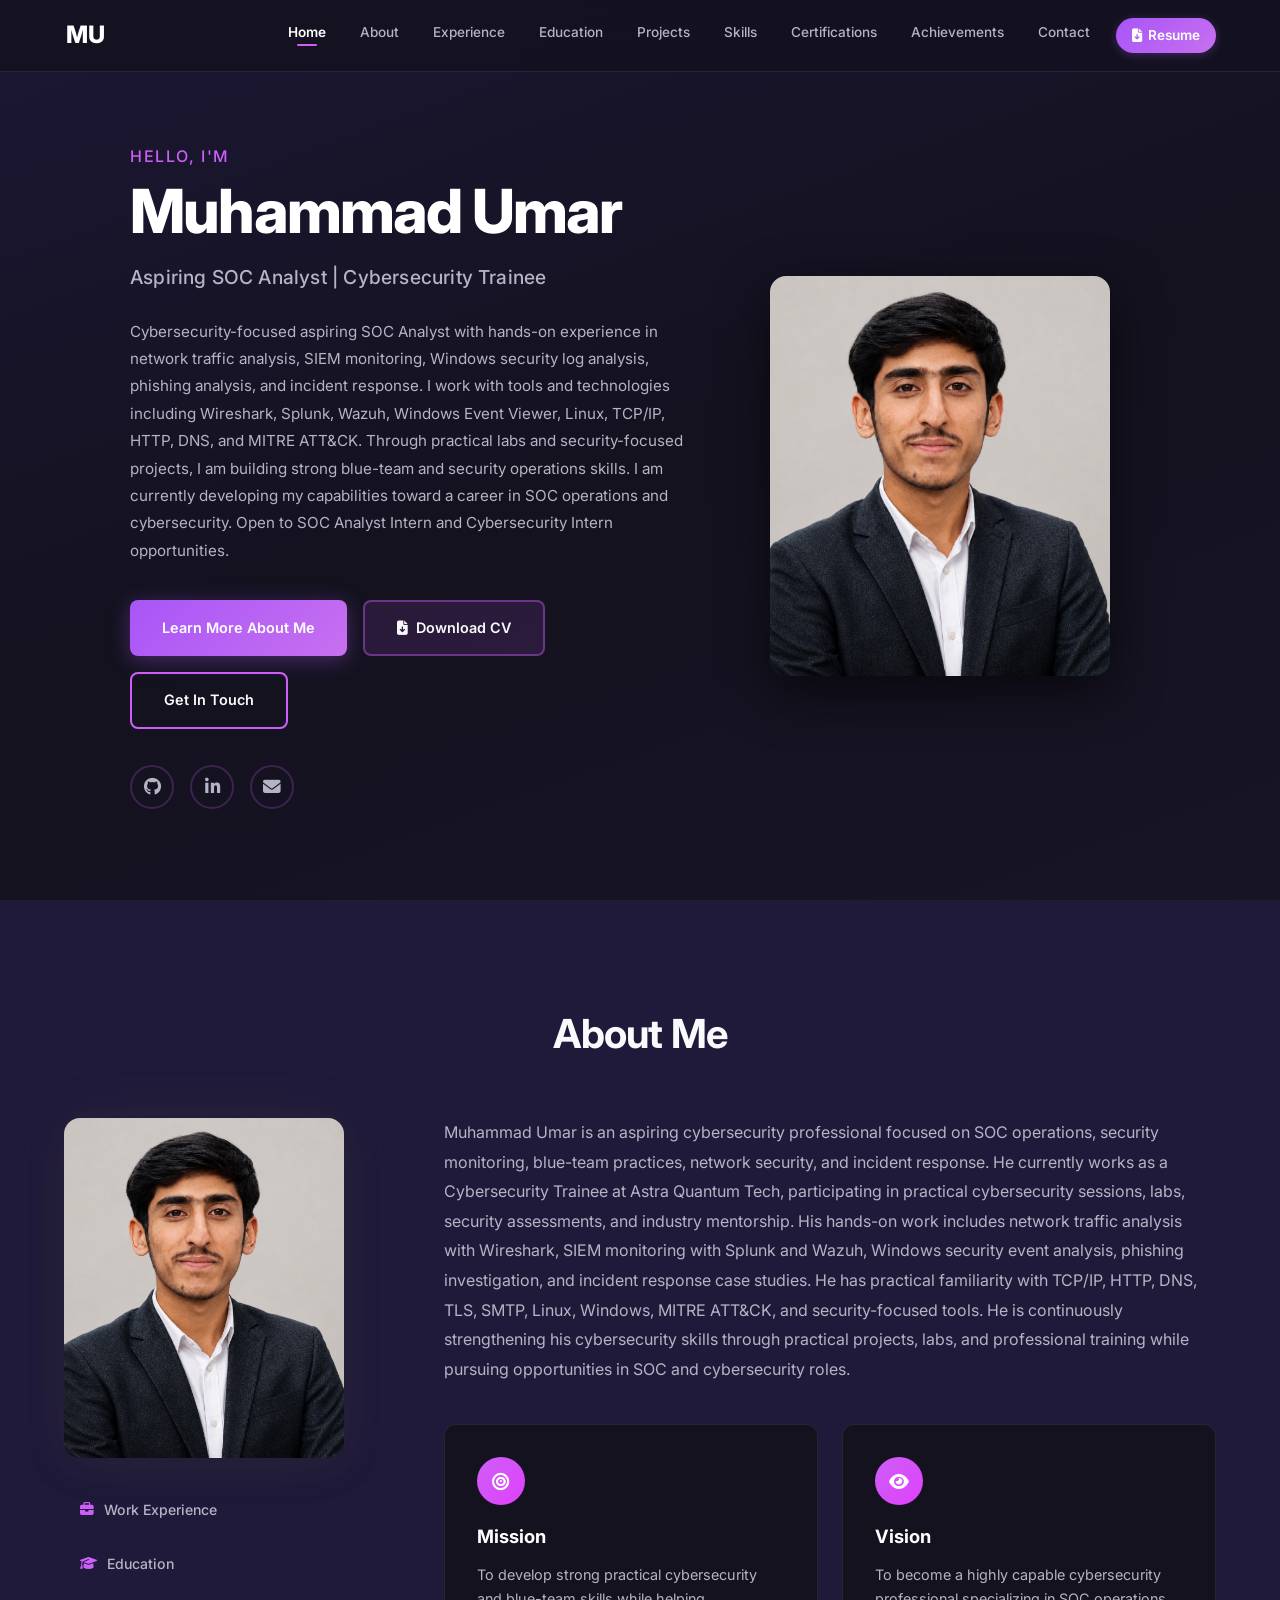
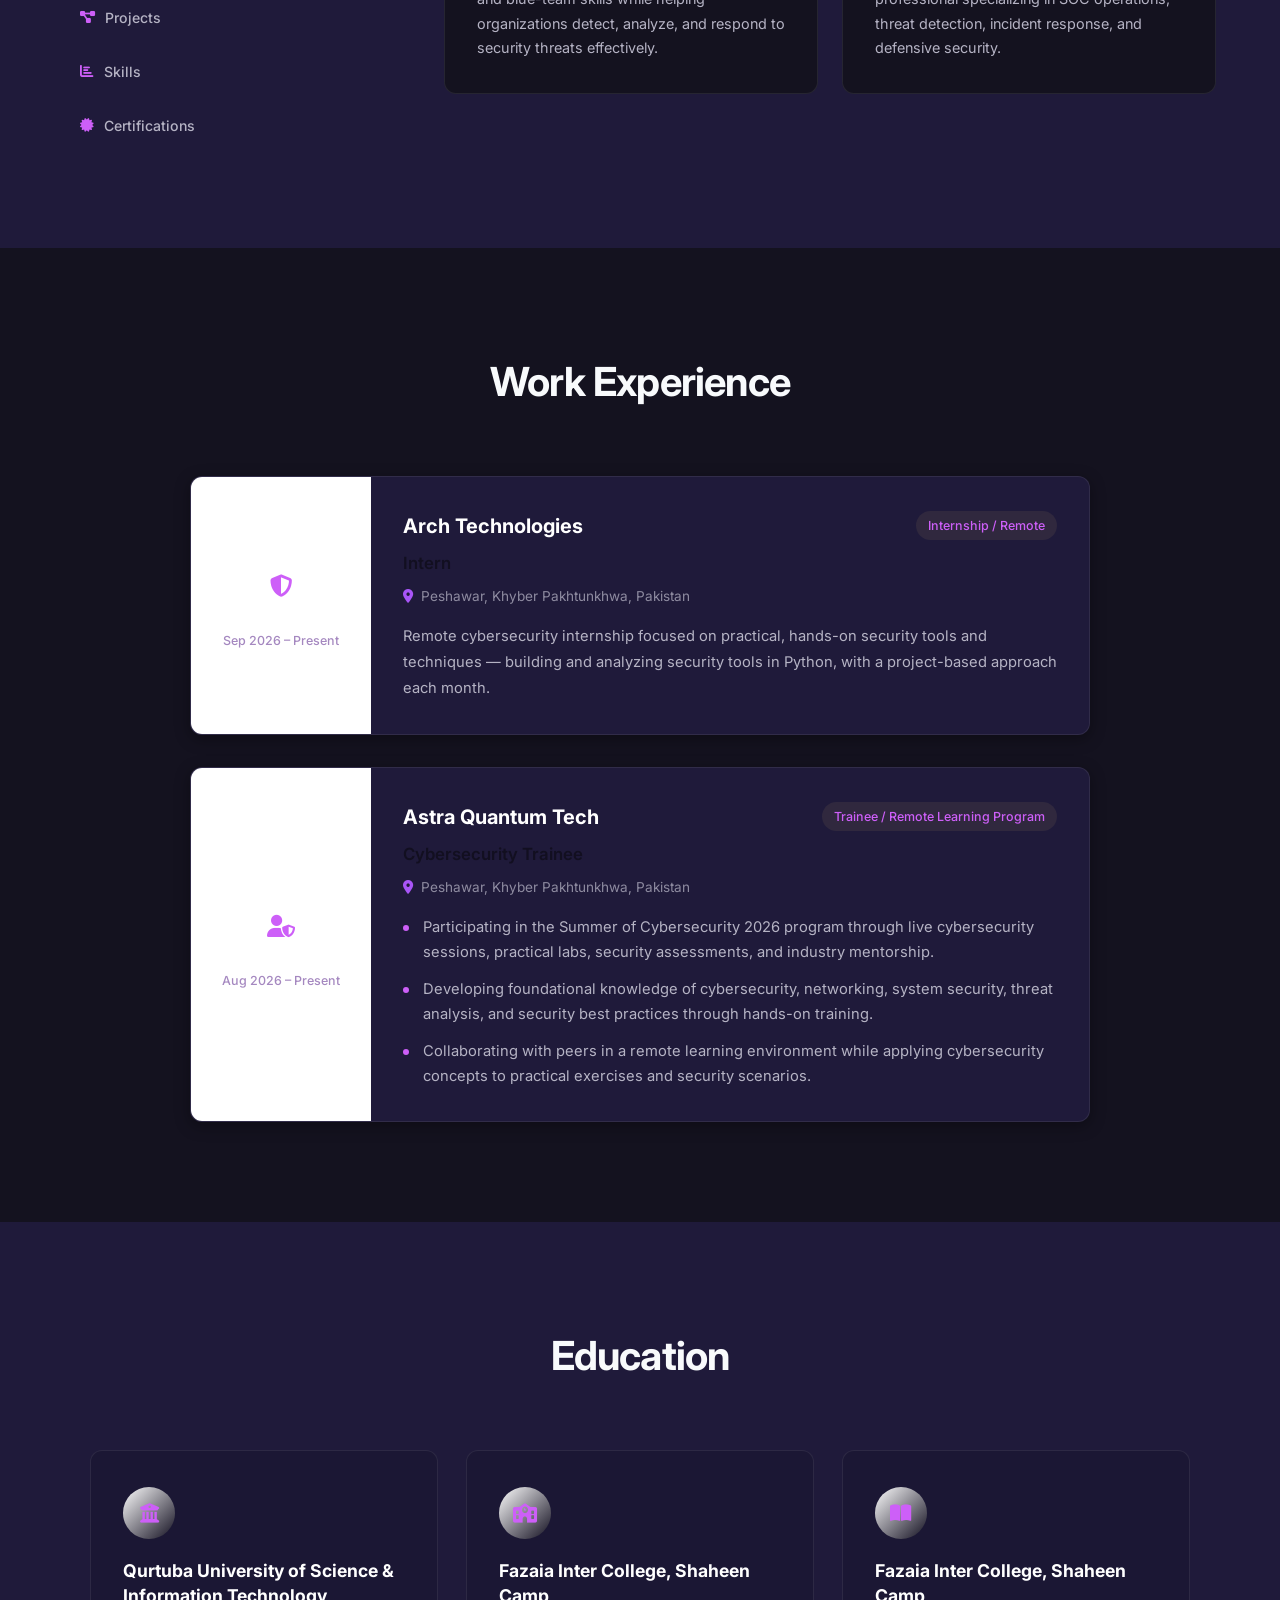
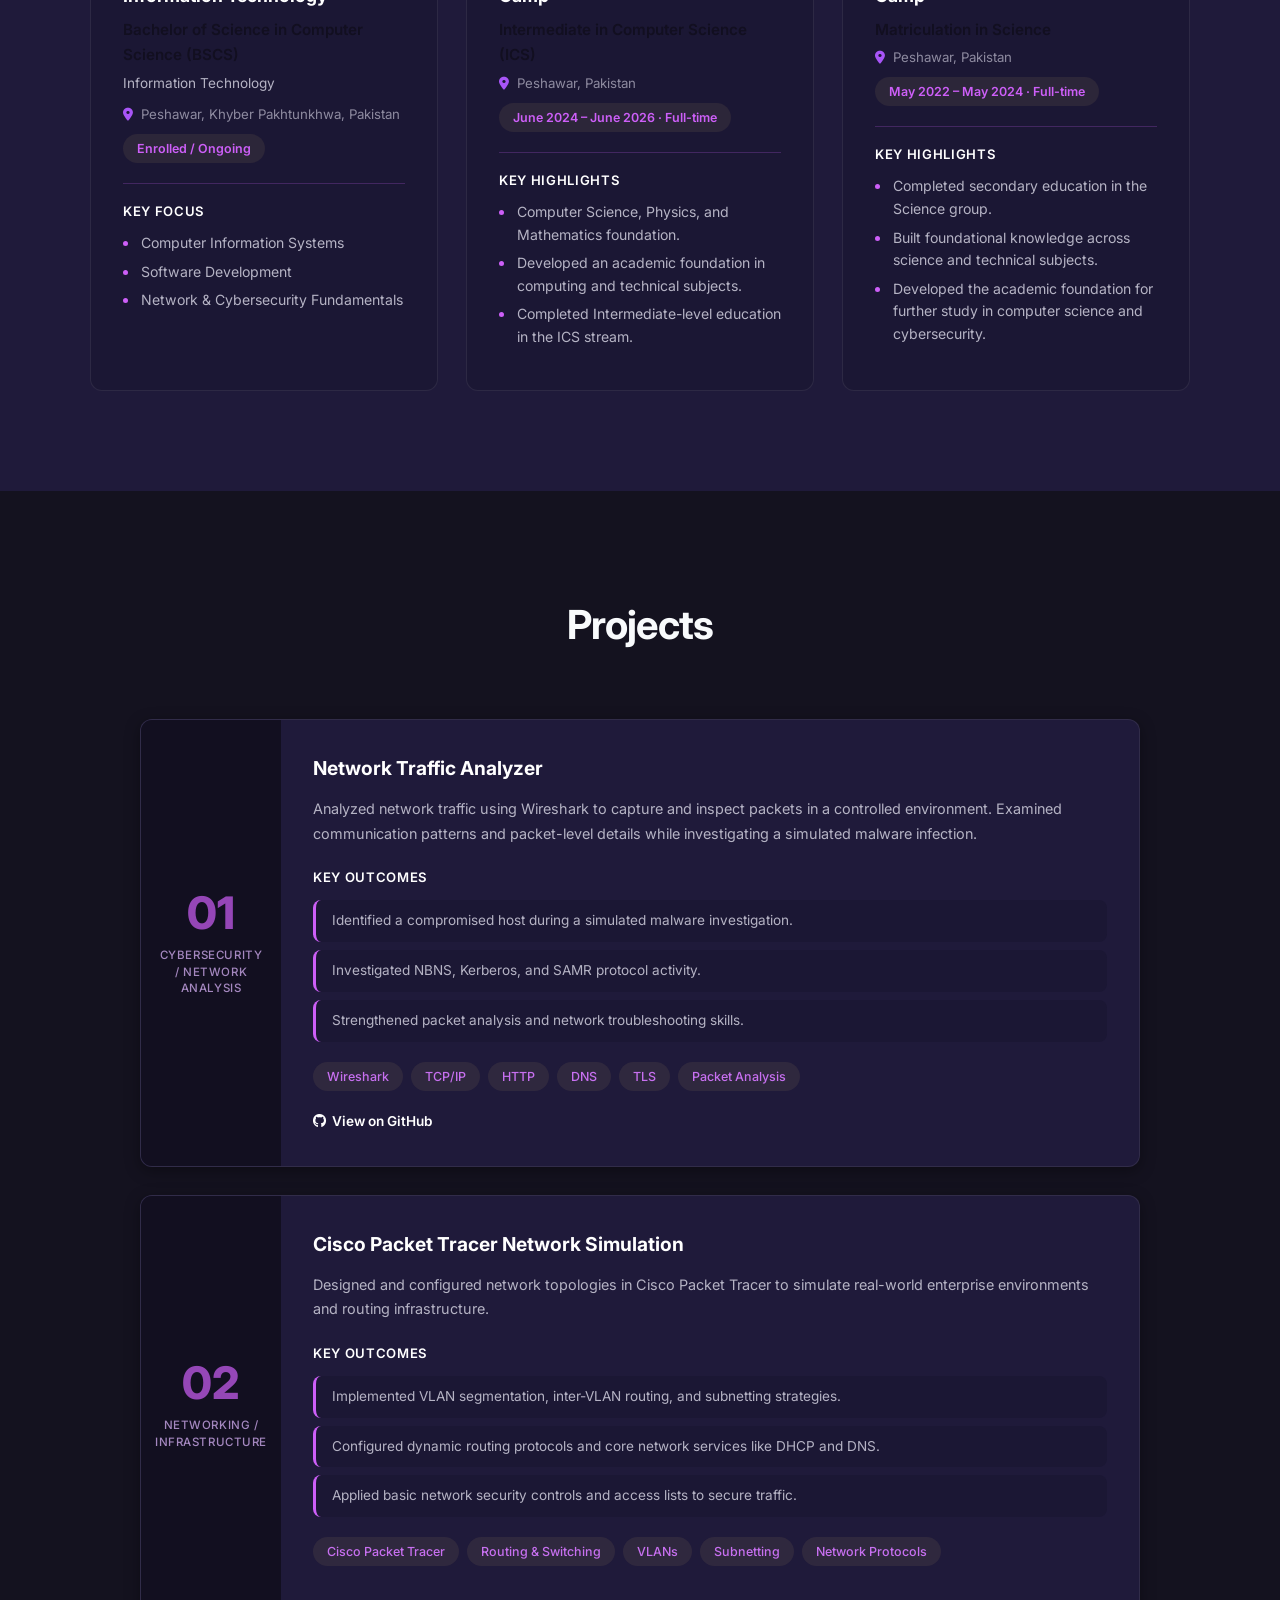
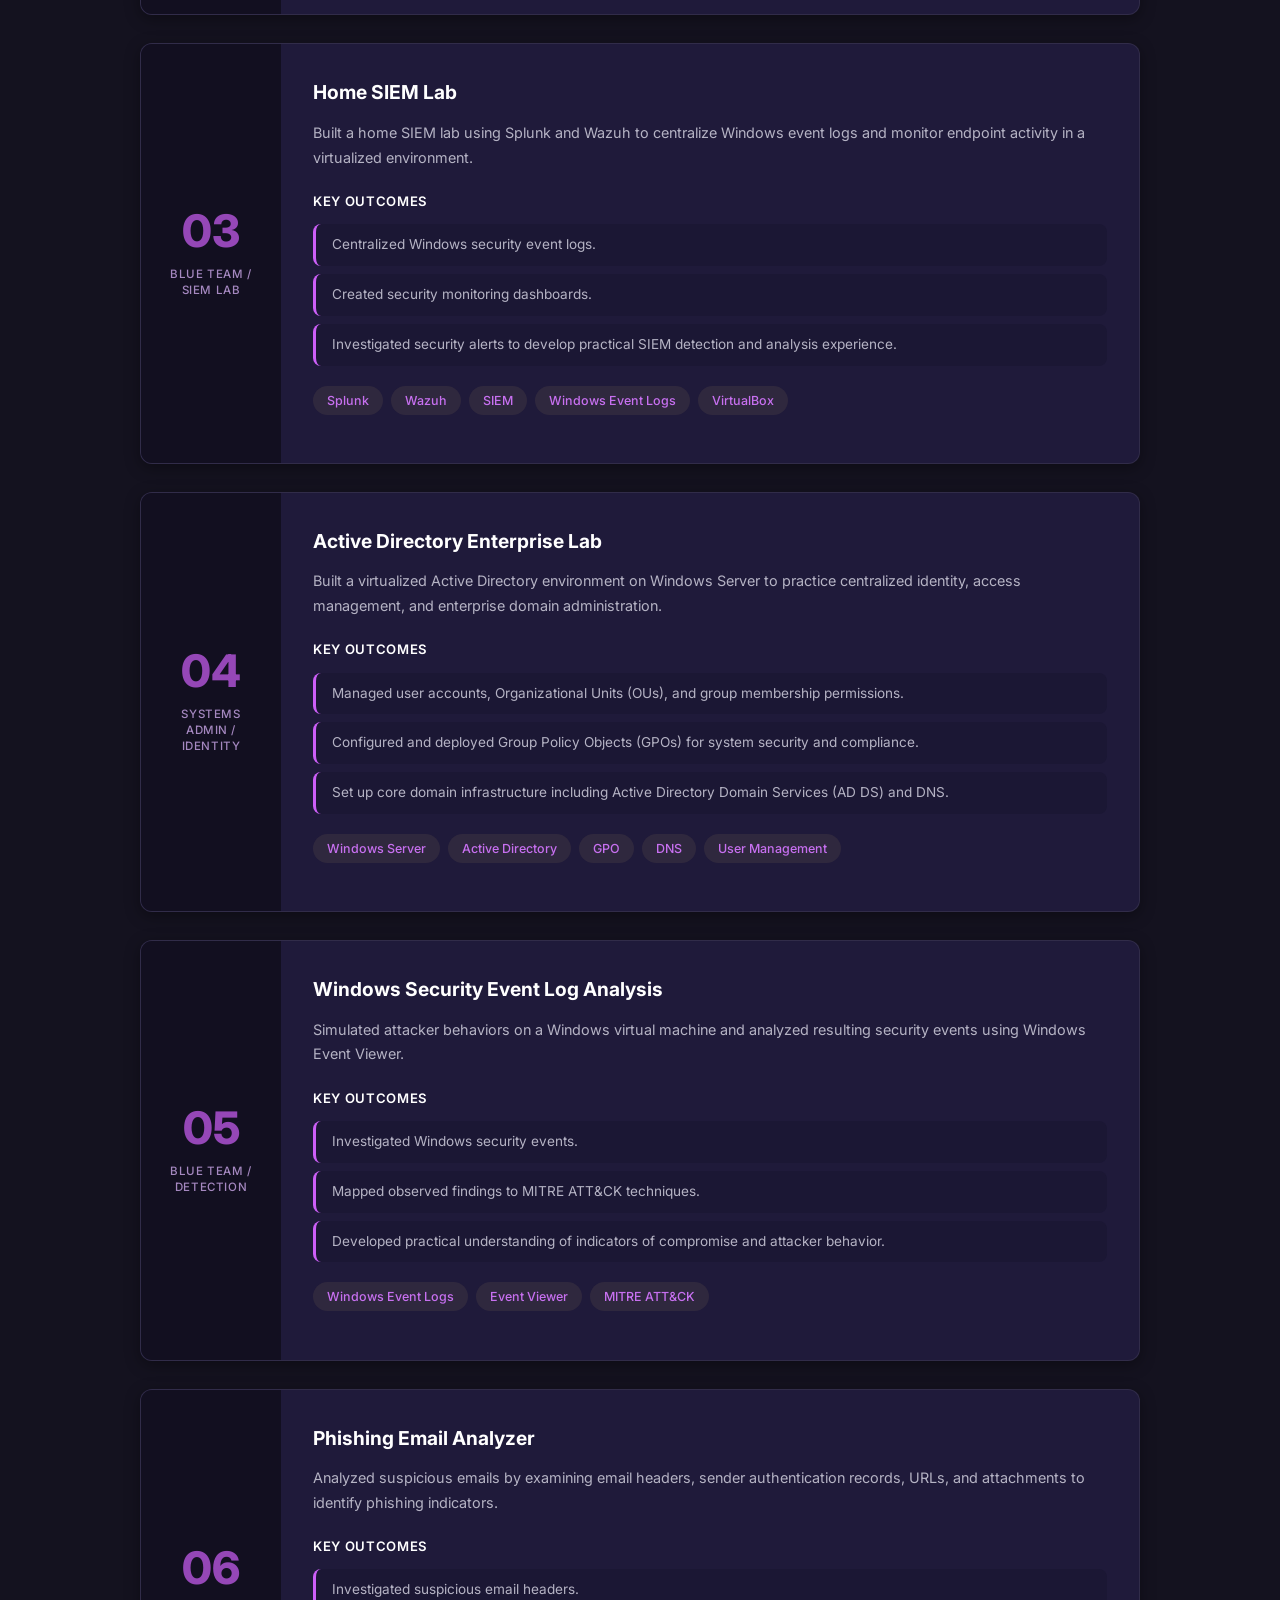
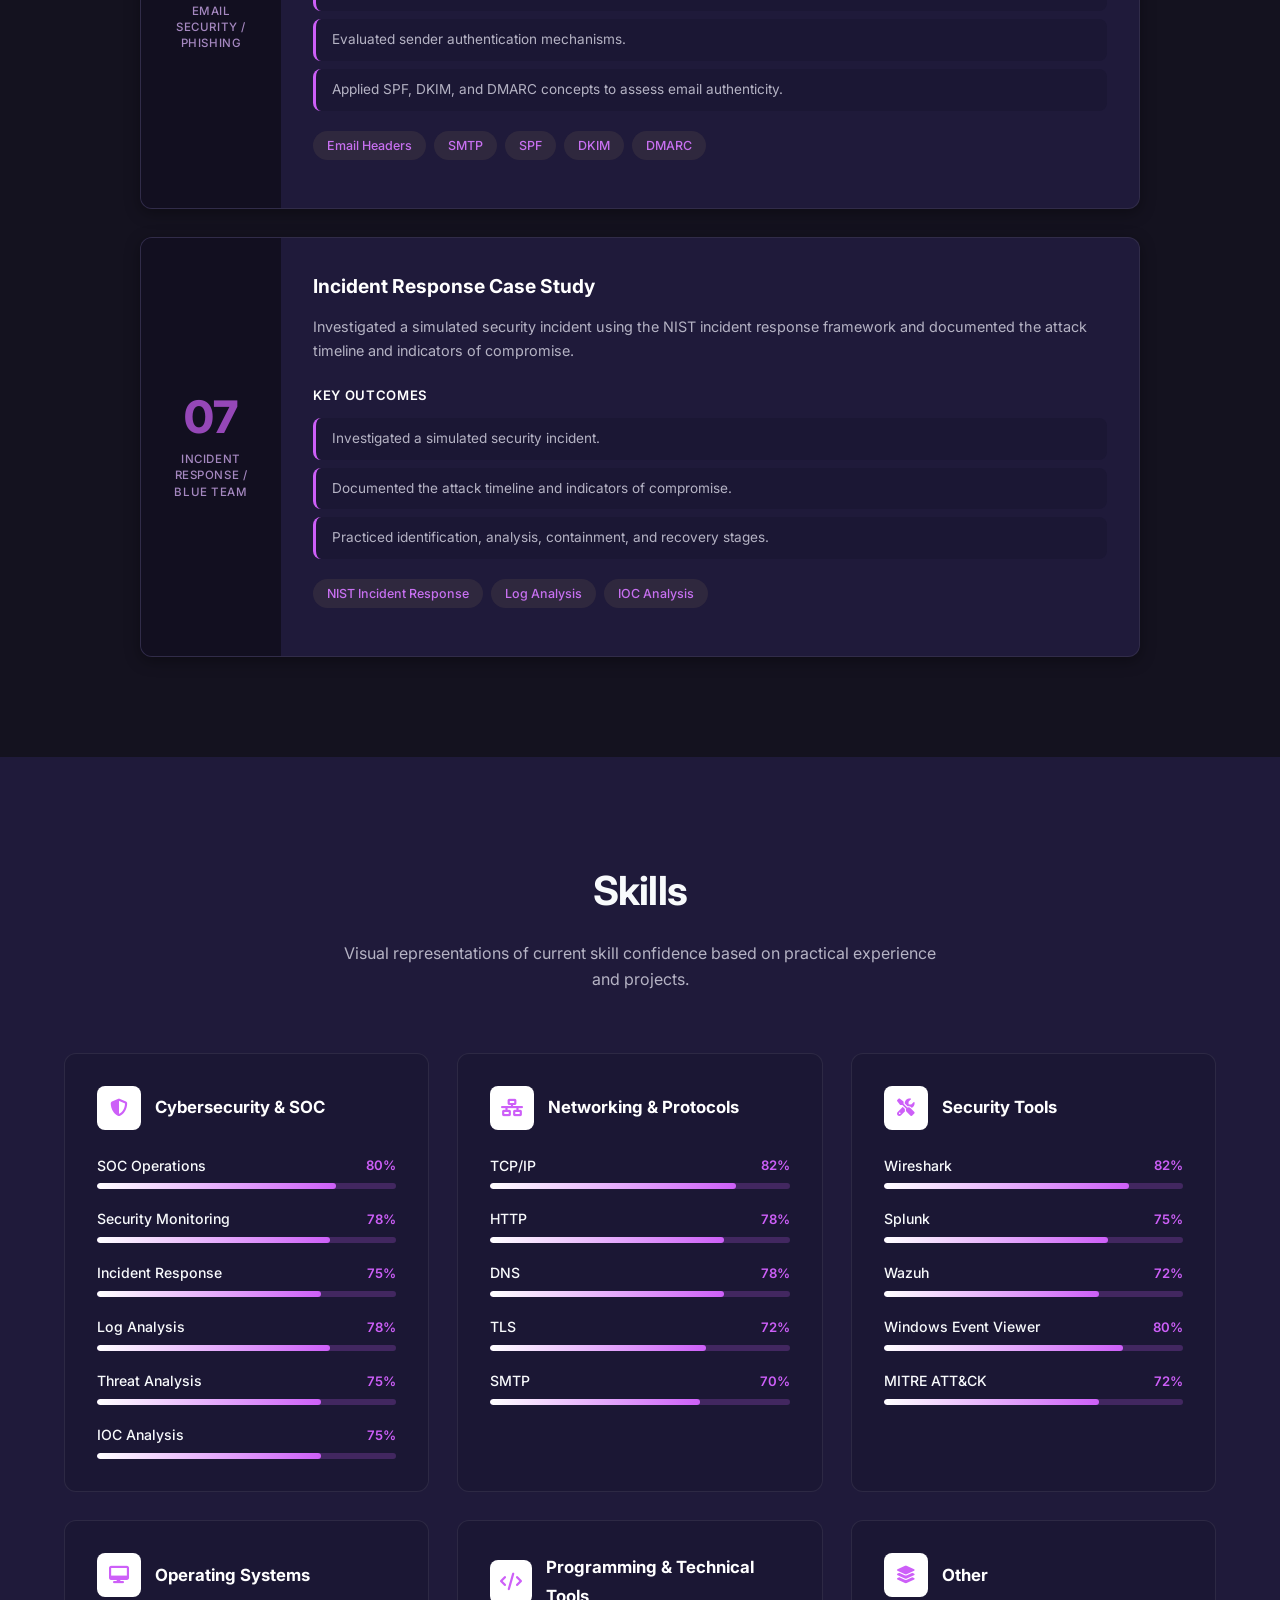
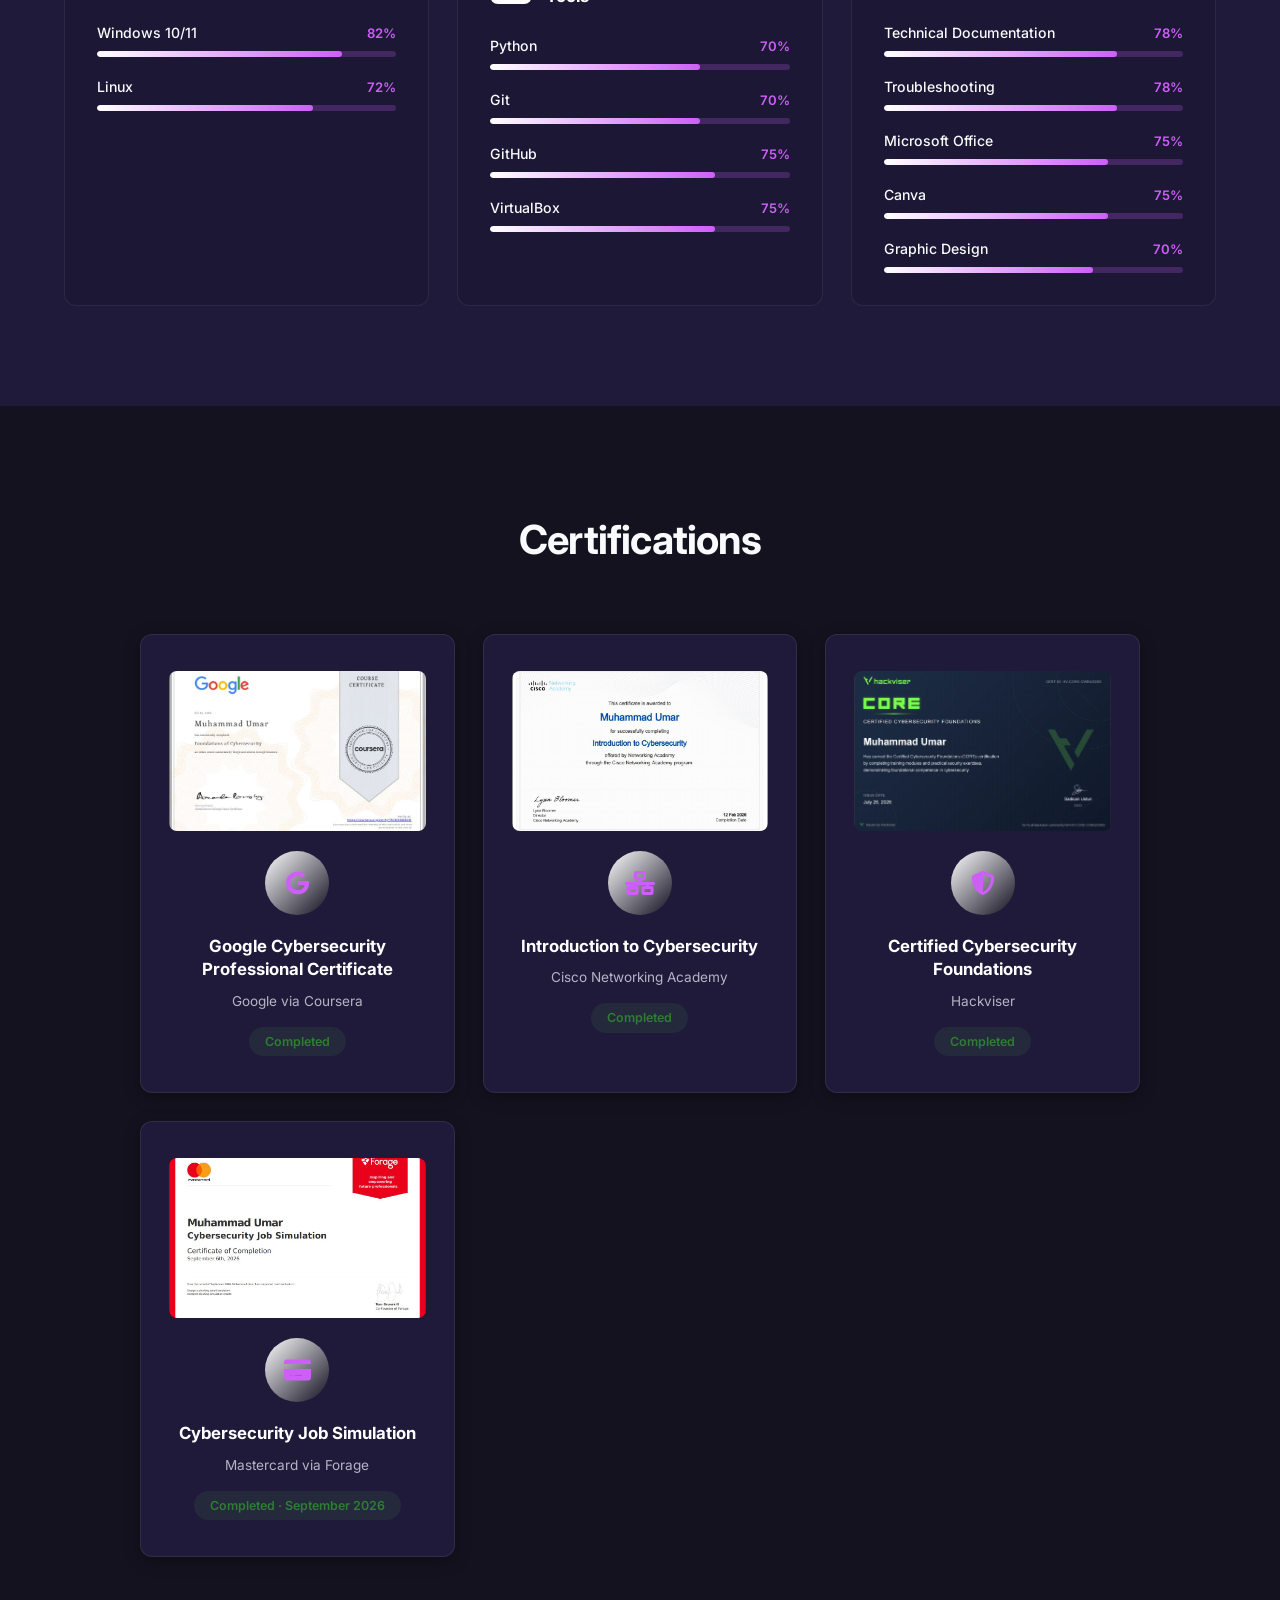
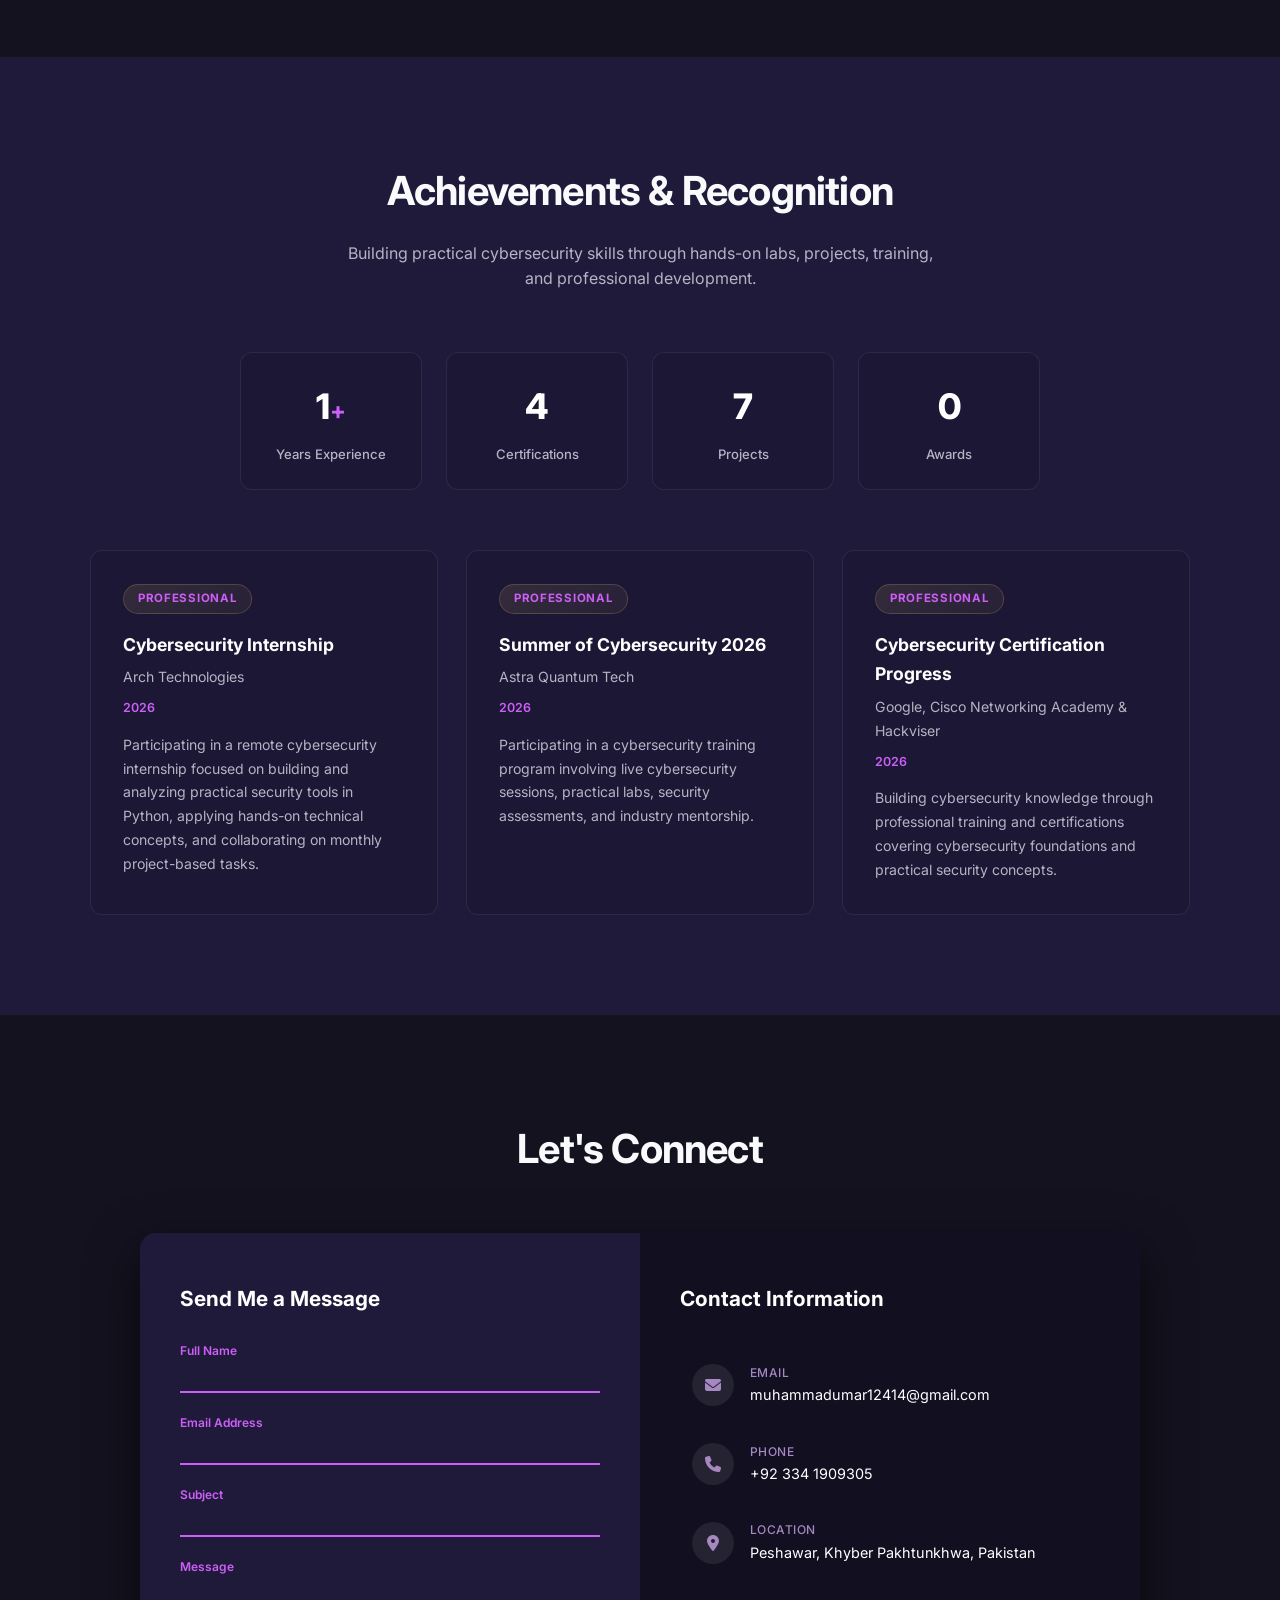
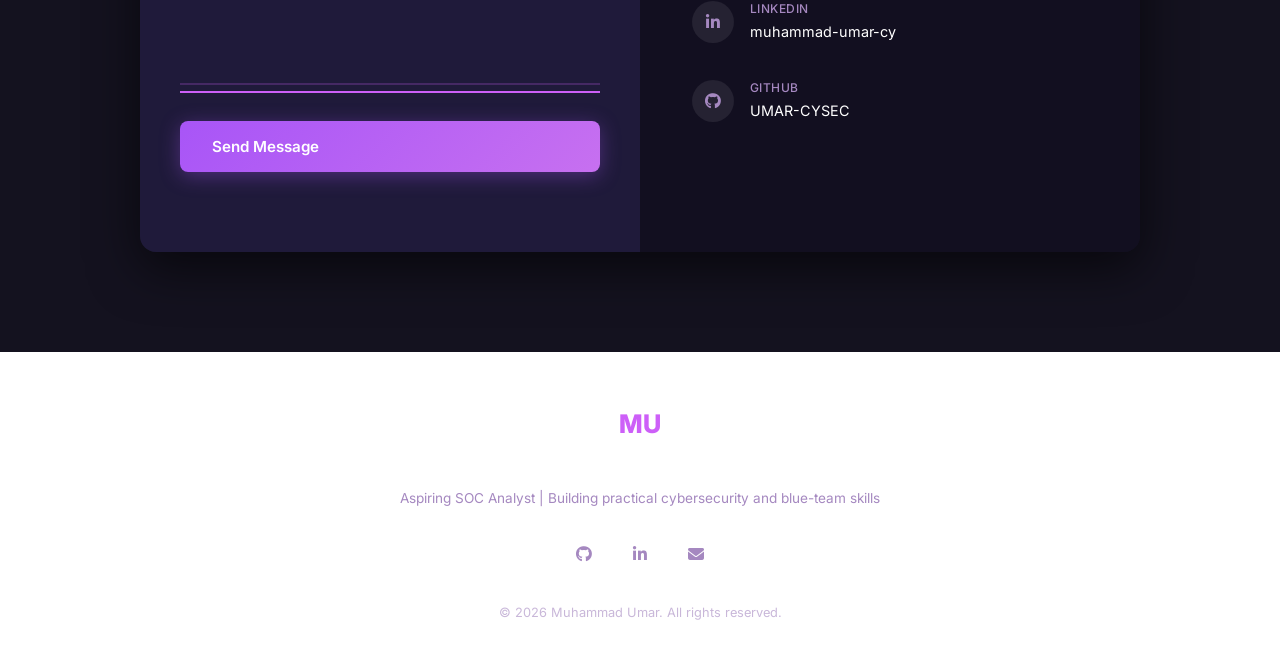
==== commit 3b48f11a: "Add Google Cybersecurity certificate" ====
--- a/index.html
+++ b/index.html
@@ -612,13 +612,16 @@
 
                 <!-- Cert 1 -->
                 <div class="cert-card" data-animate="waterfall" data-delay="0">
+                    <div class="cert-image-wrapper">
+                        <img src="cert-google.JPG" alt="Google Cybersecurity Professional Certificate" class="cert-image">
+                    </div>
                     <div class="cert-badge">
                         <i class="fa-brands fa-google"></i>
                     </div>
                     <div class="cert-info">
                         <h3 class="cert-name">Google Cybersecurity Professional Certificate</h3>
                         <p class="cert-provider">Google via Coursera</p>
-                        <span class="cert-status in-progress">In Progress</span>
+                        <span class="cert-status completed">Completed</span>
                     </div>
                 </div>
 
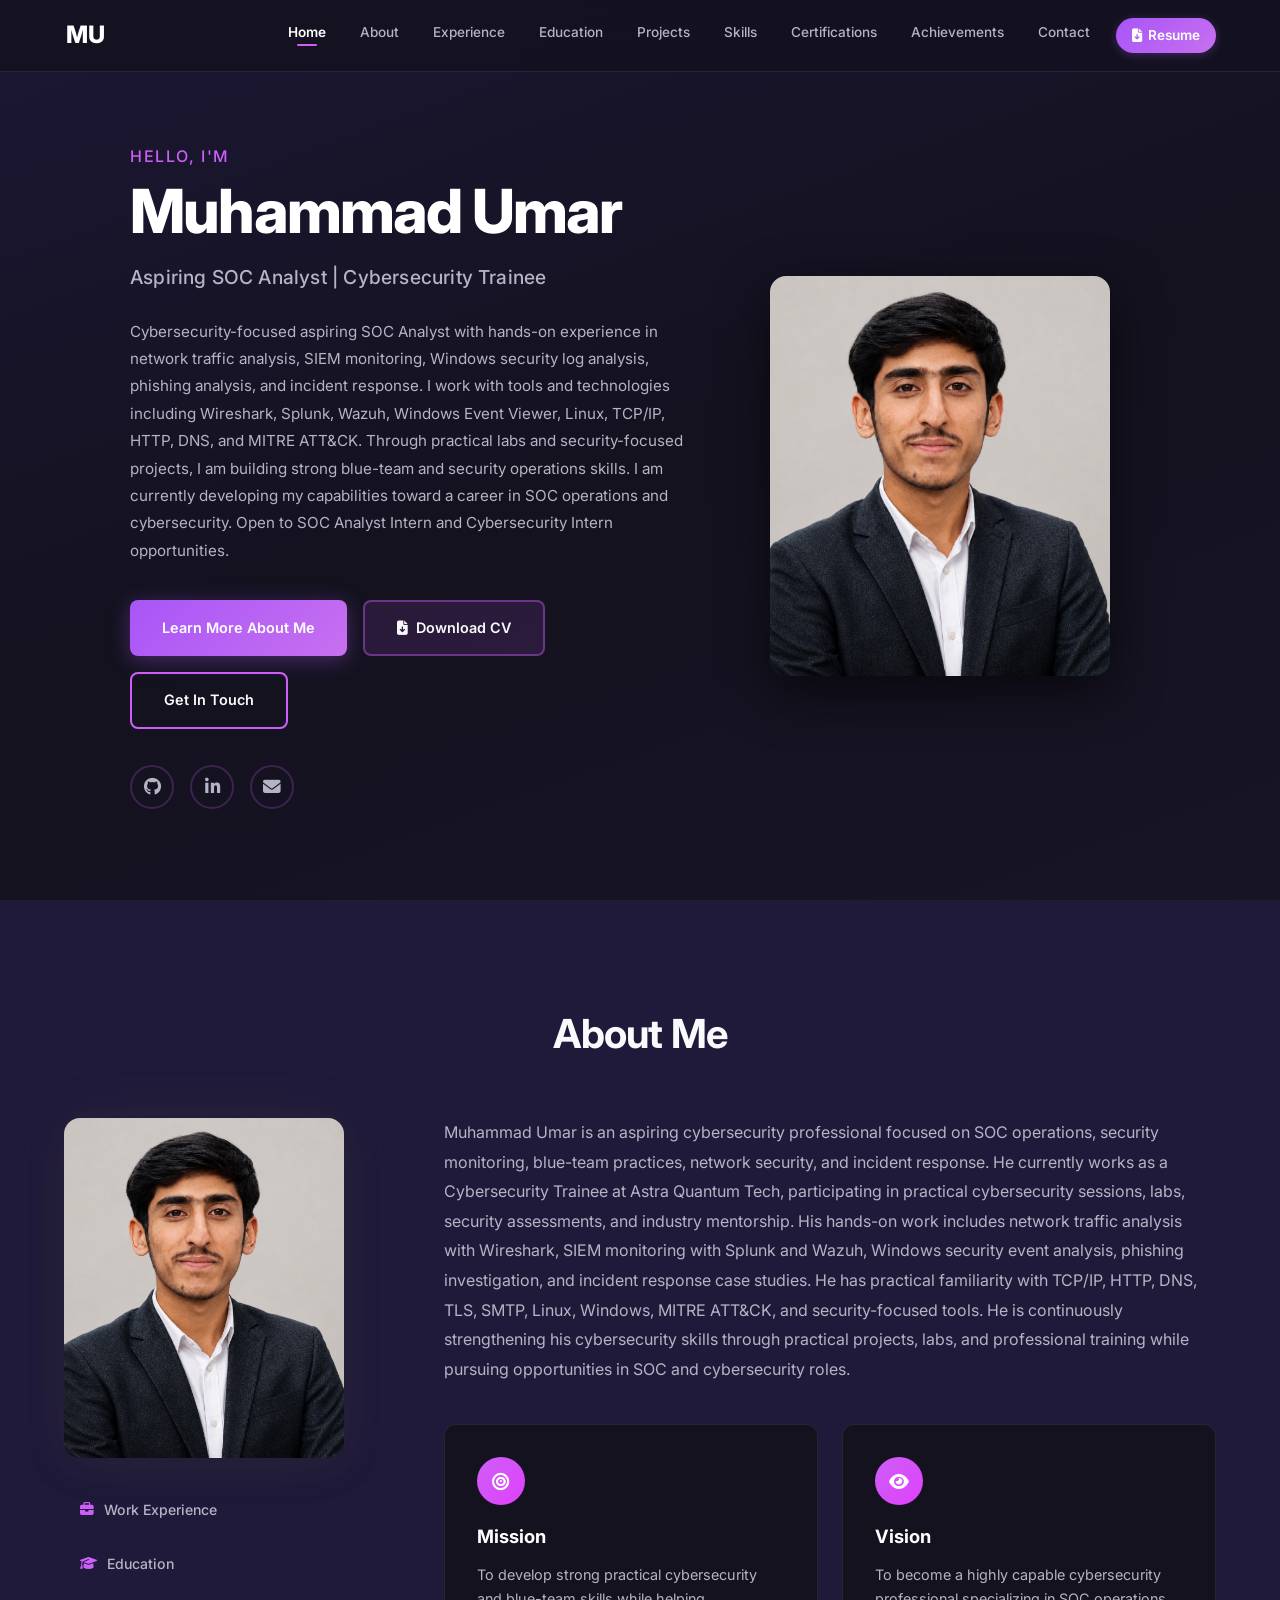
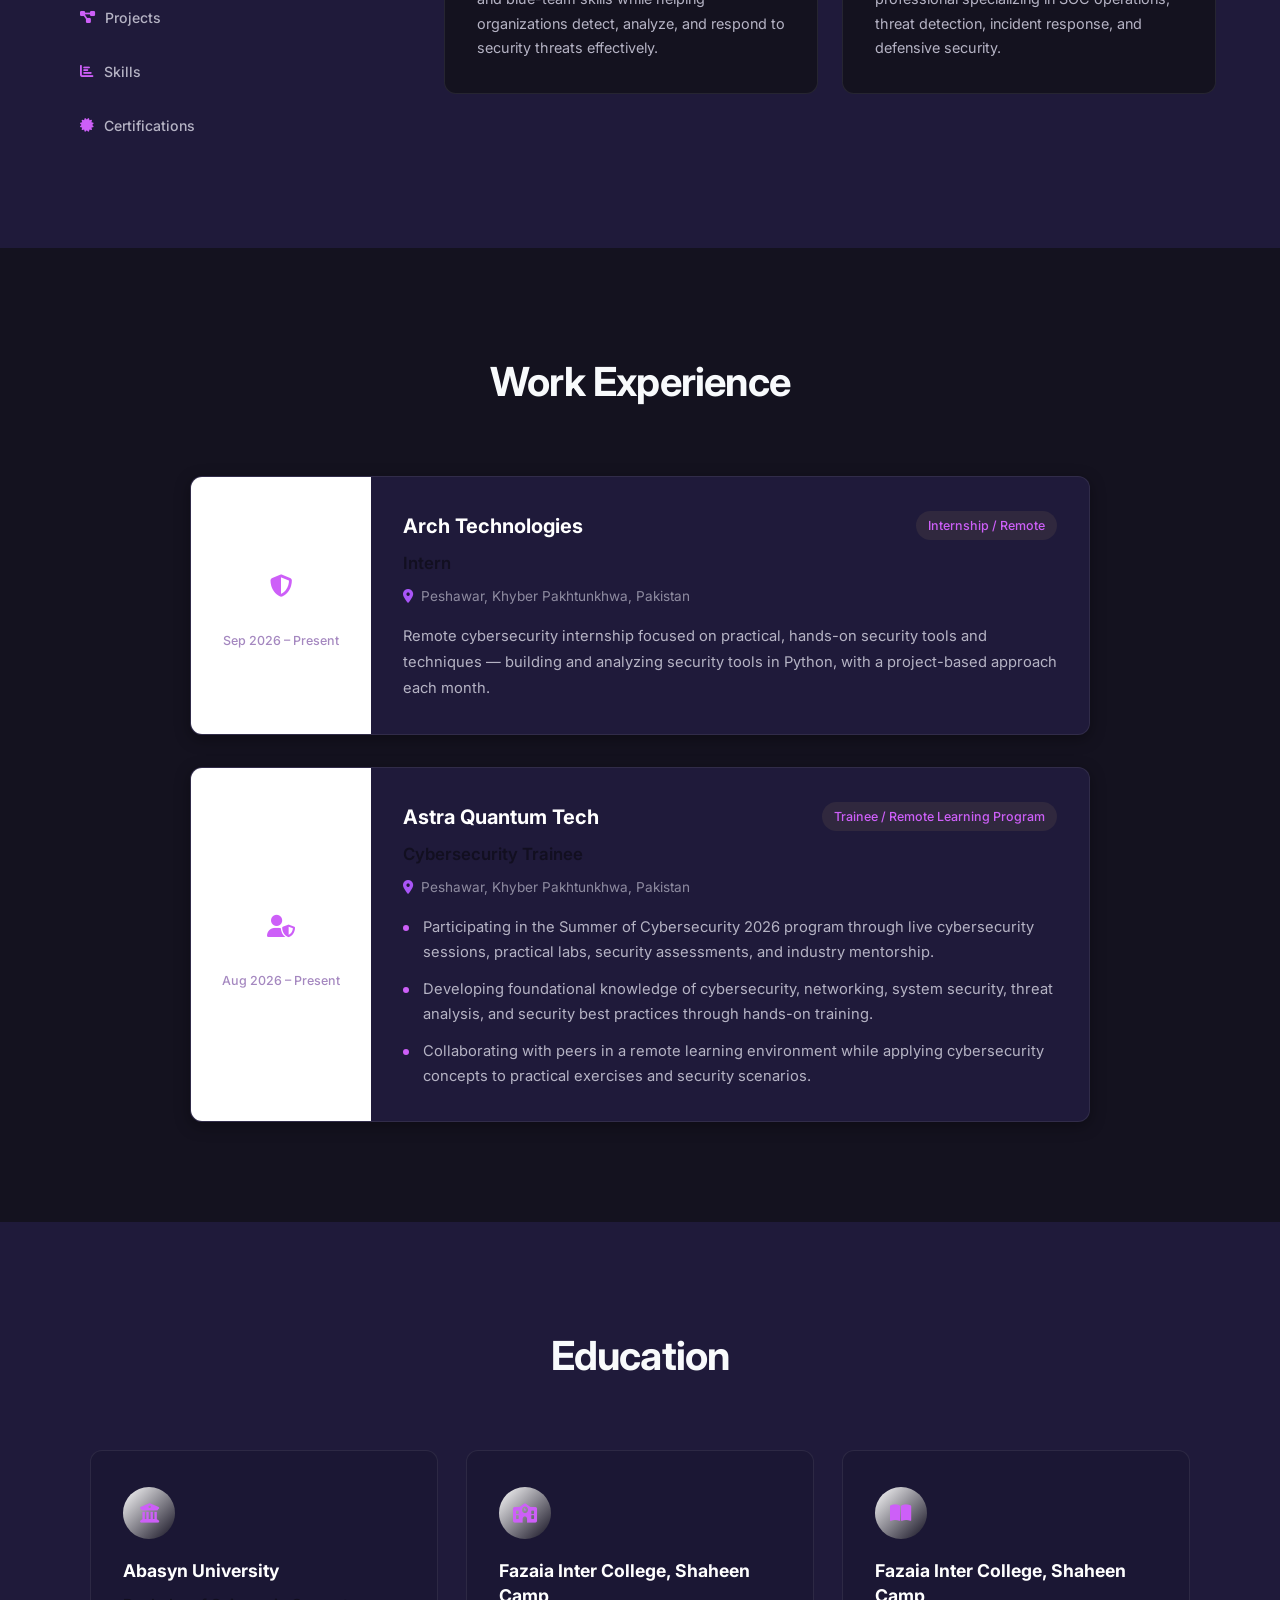
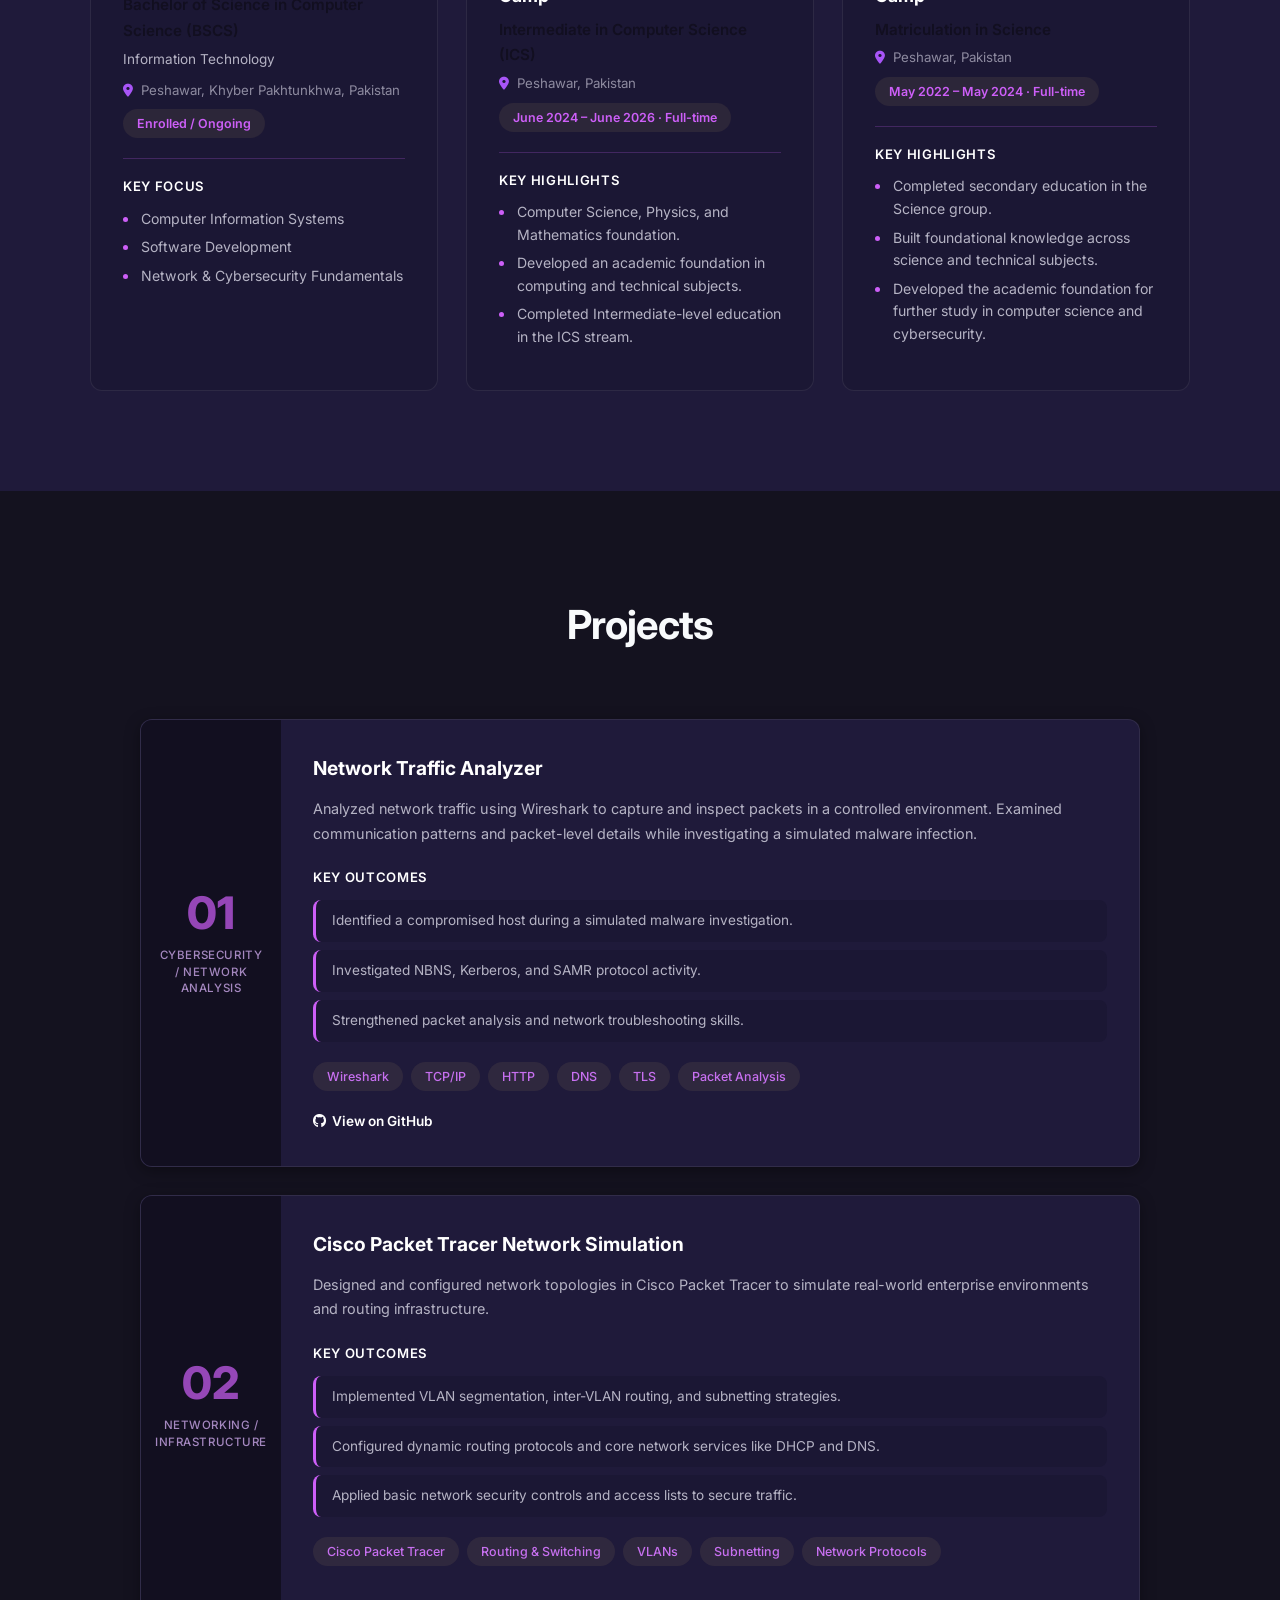
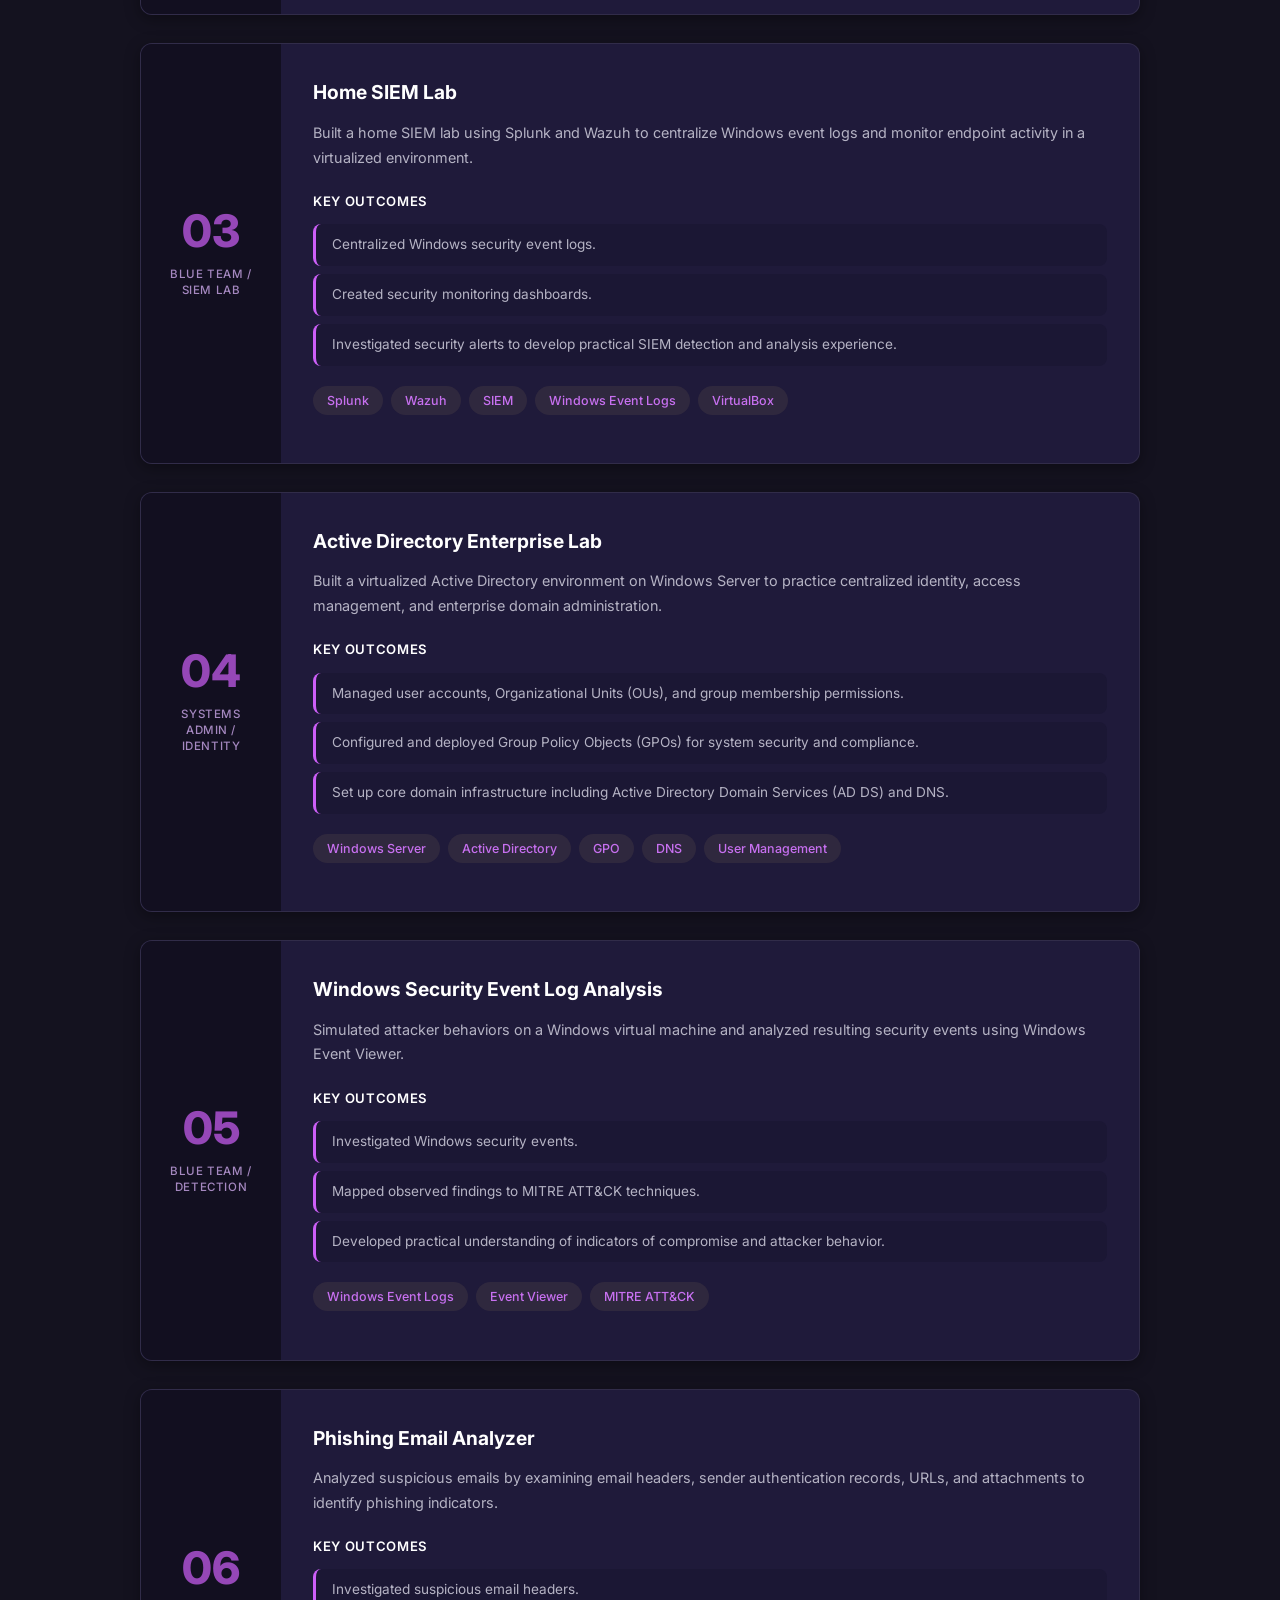
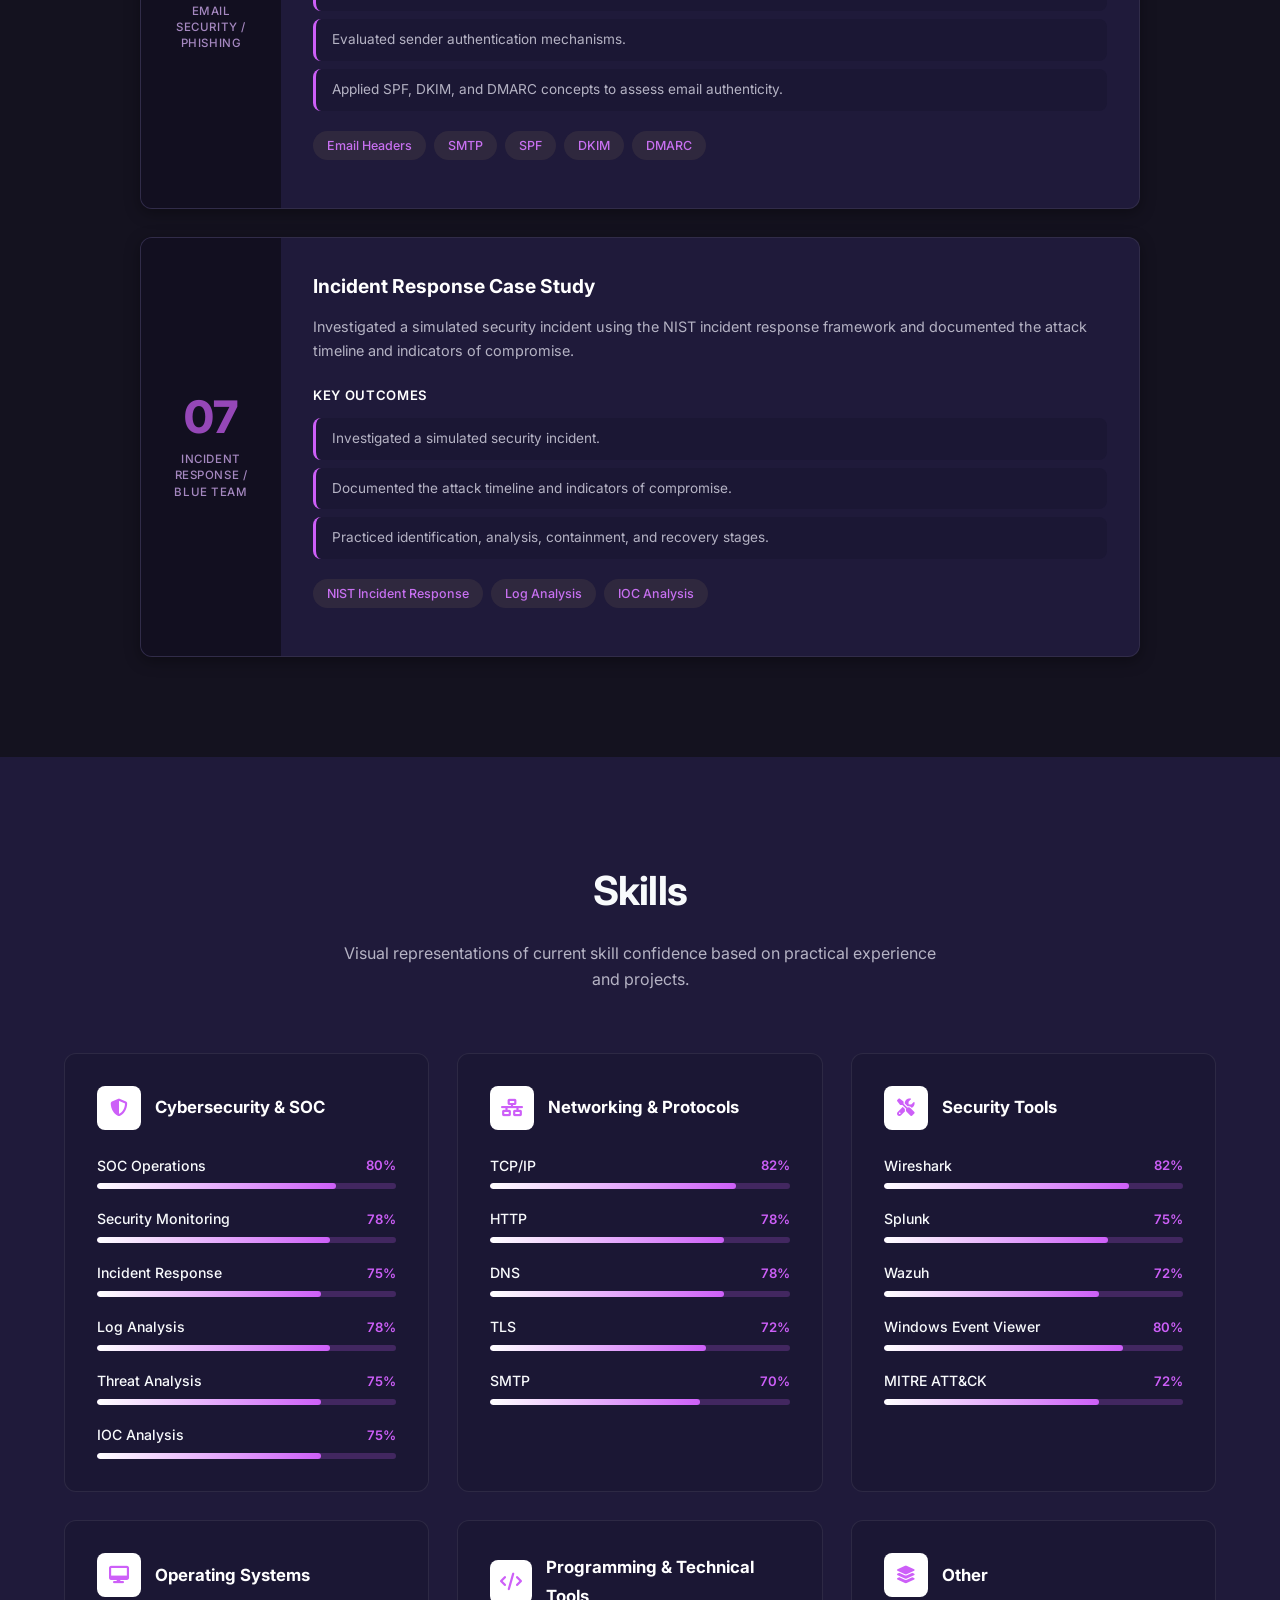
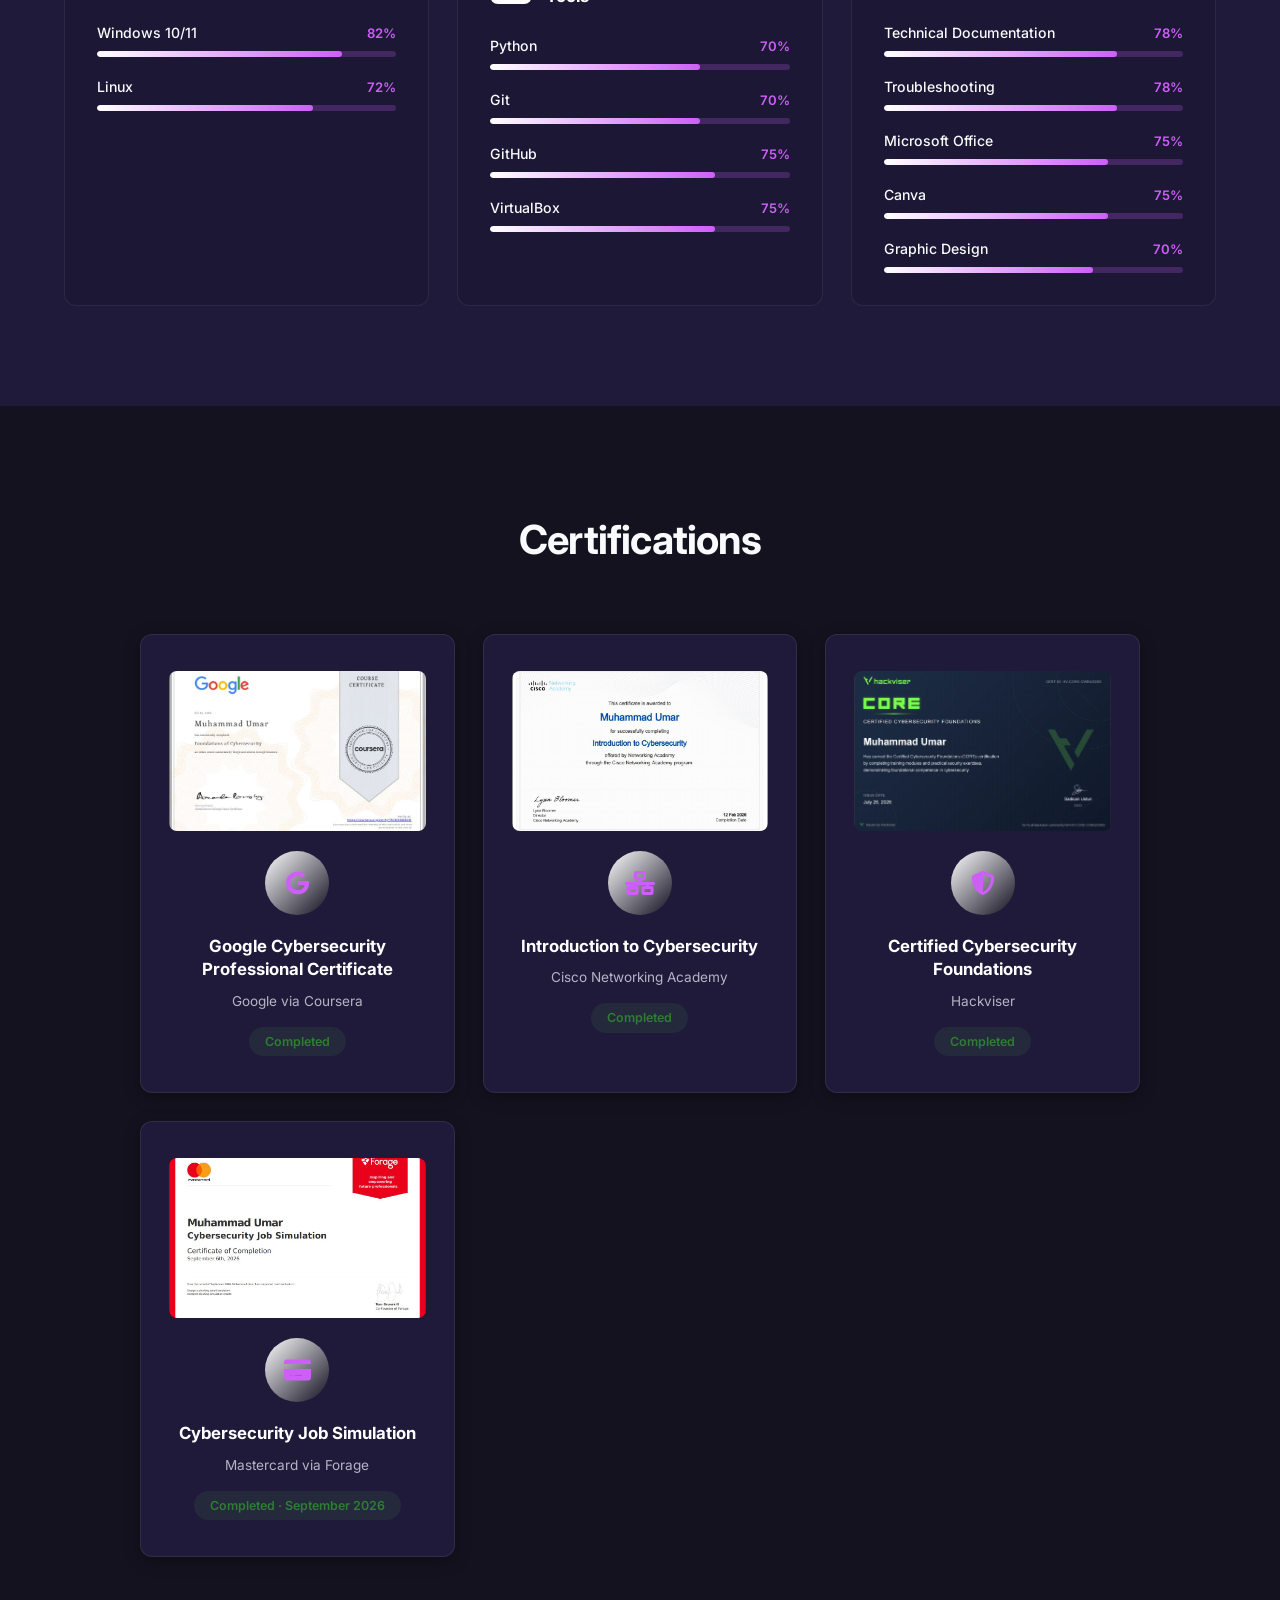
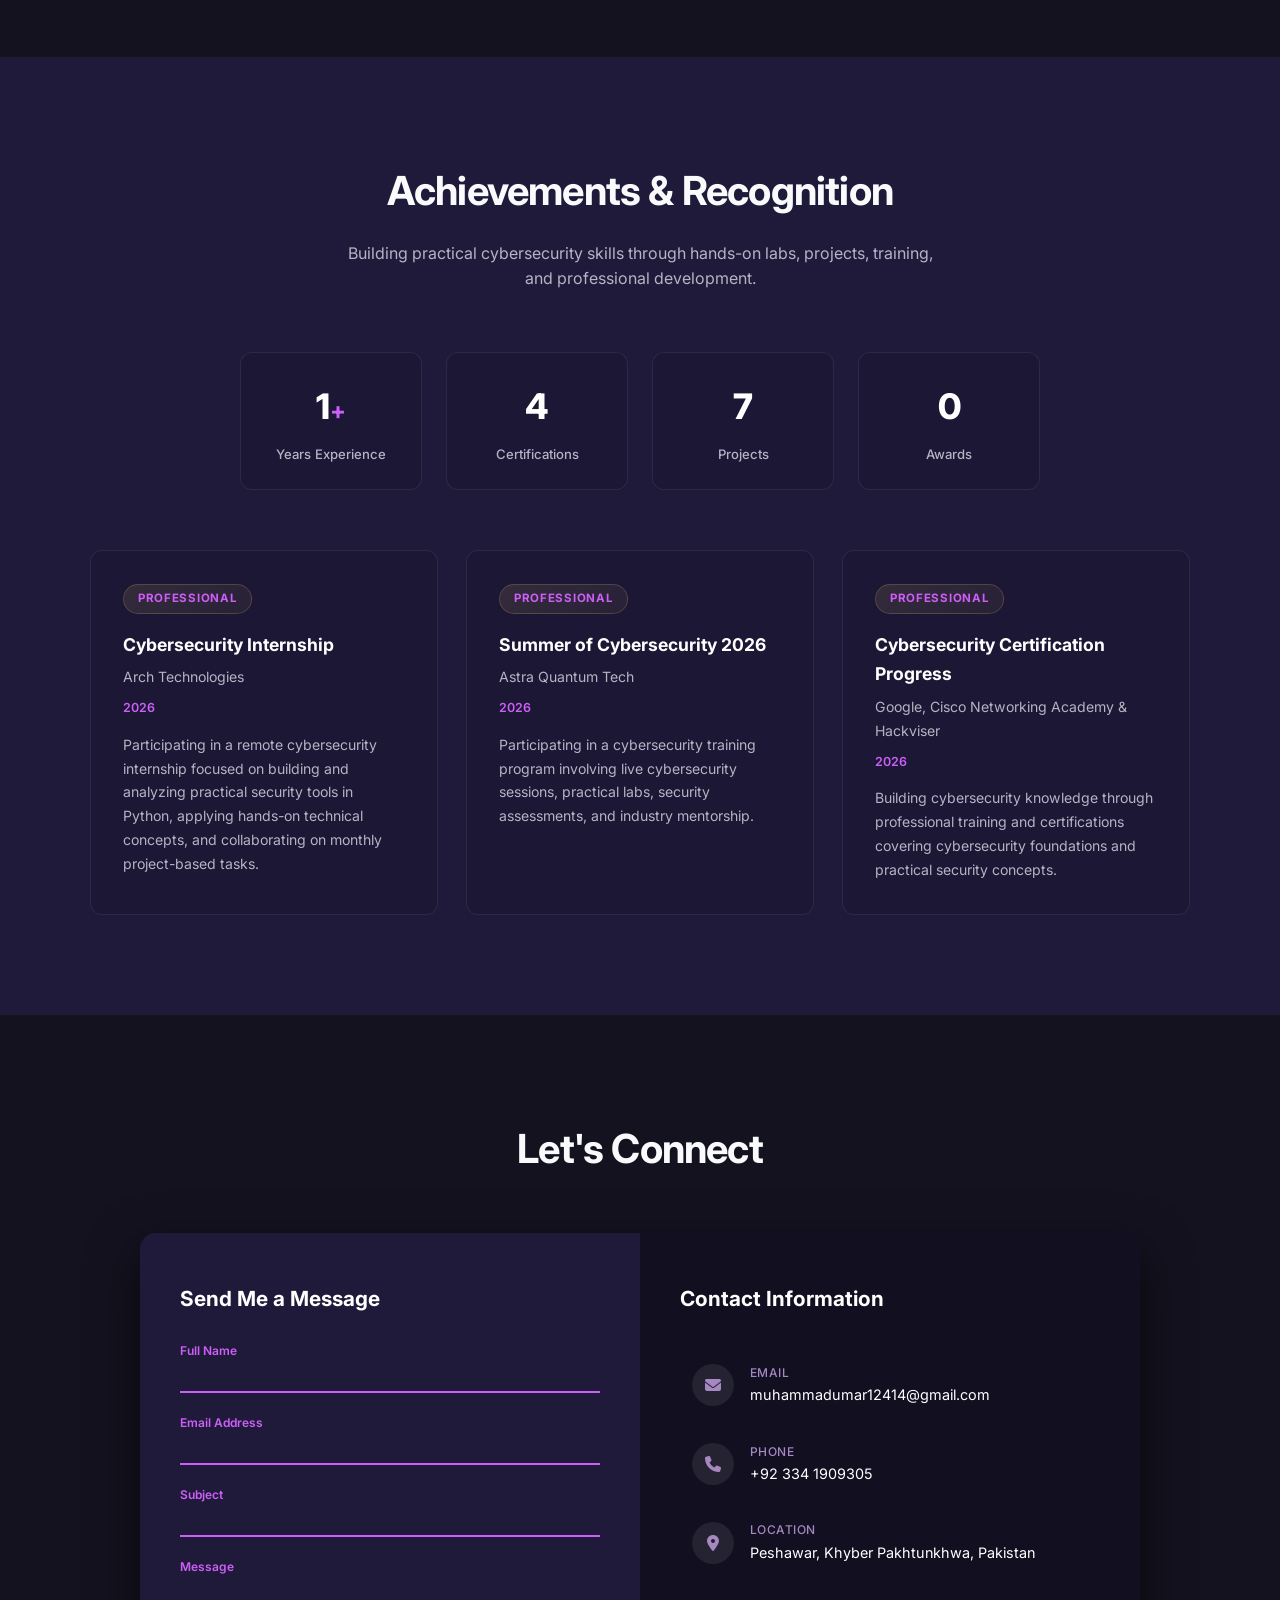
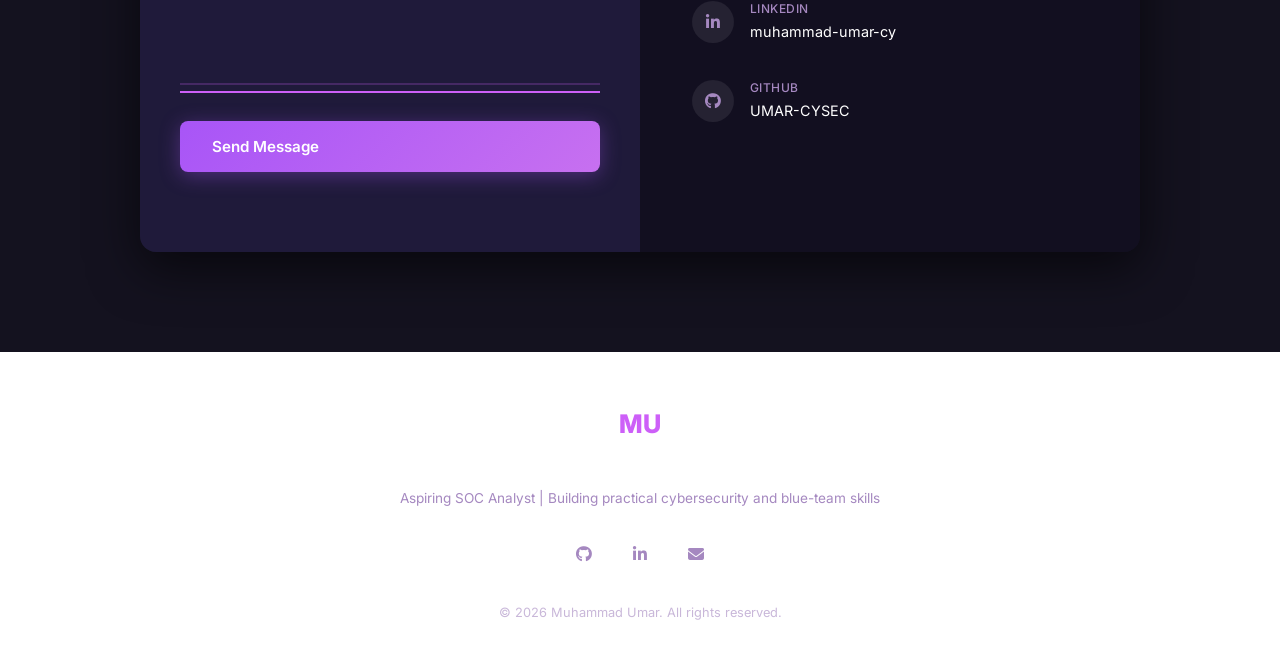
==== commit 38282be3: "your message here" ====
--- a/index.html
+++ b/index.html
@@ -175,7 +175,7 @@
                 <!-- Education Card 1 -->
                 <div class="education-card" data-animate="drop-in">
                     <div class="edu-icon"><i class="fa-solid fa-university"></i></div>
-                    <h3 class="edu-institution">Qurtuba University of Science &amp; Information Technology</h3>
+                    <h3 class="edu-institution">Abasyn University</h3>
                     <h4 class="edu-degree">Bachelor of Science in Computer Science (BSCS)</h4>
                     <p class="edu-field">Information Technology</p>
                     <p class="edu-location"><i class="fa-solid fa-location-dot"></i> Peshawar, Khyber Pakhtunkhwa, Pakistan</p>
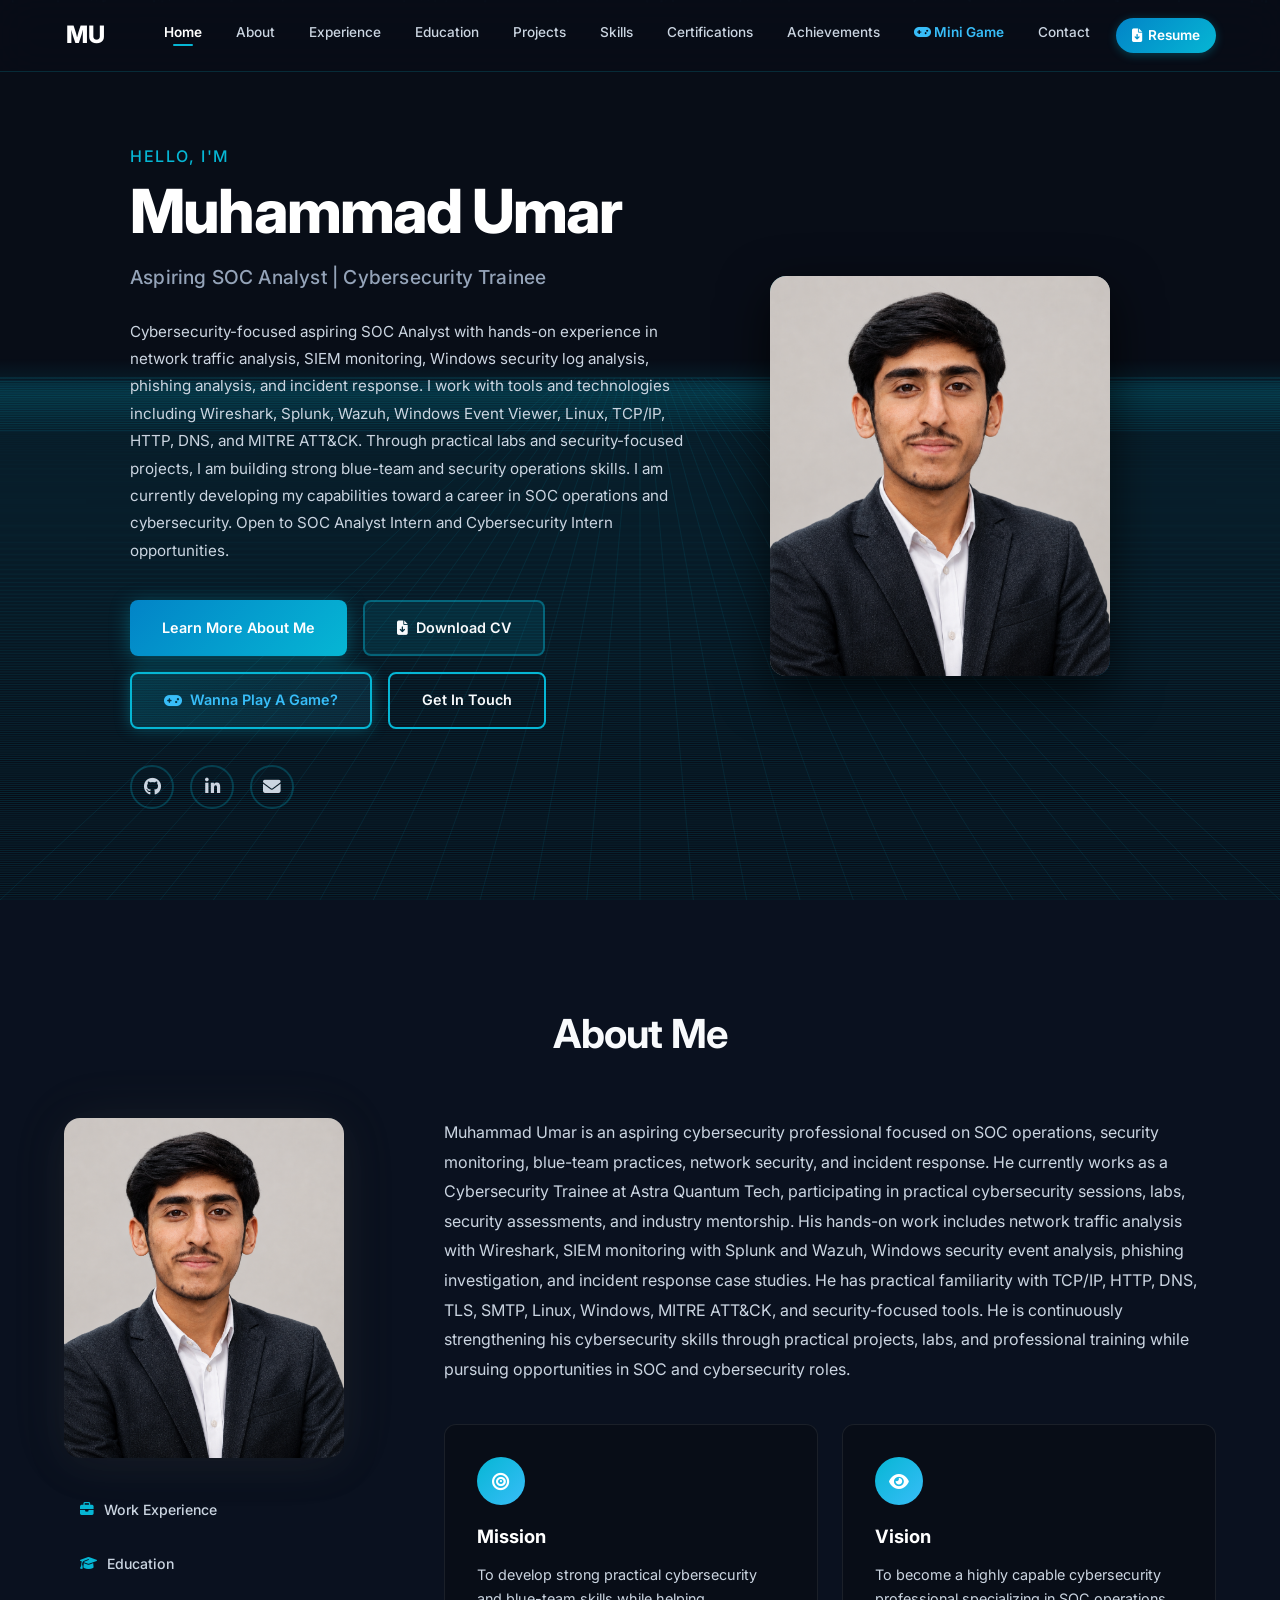
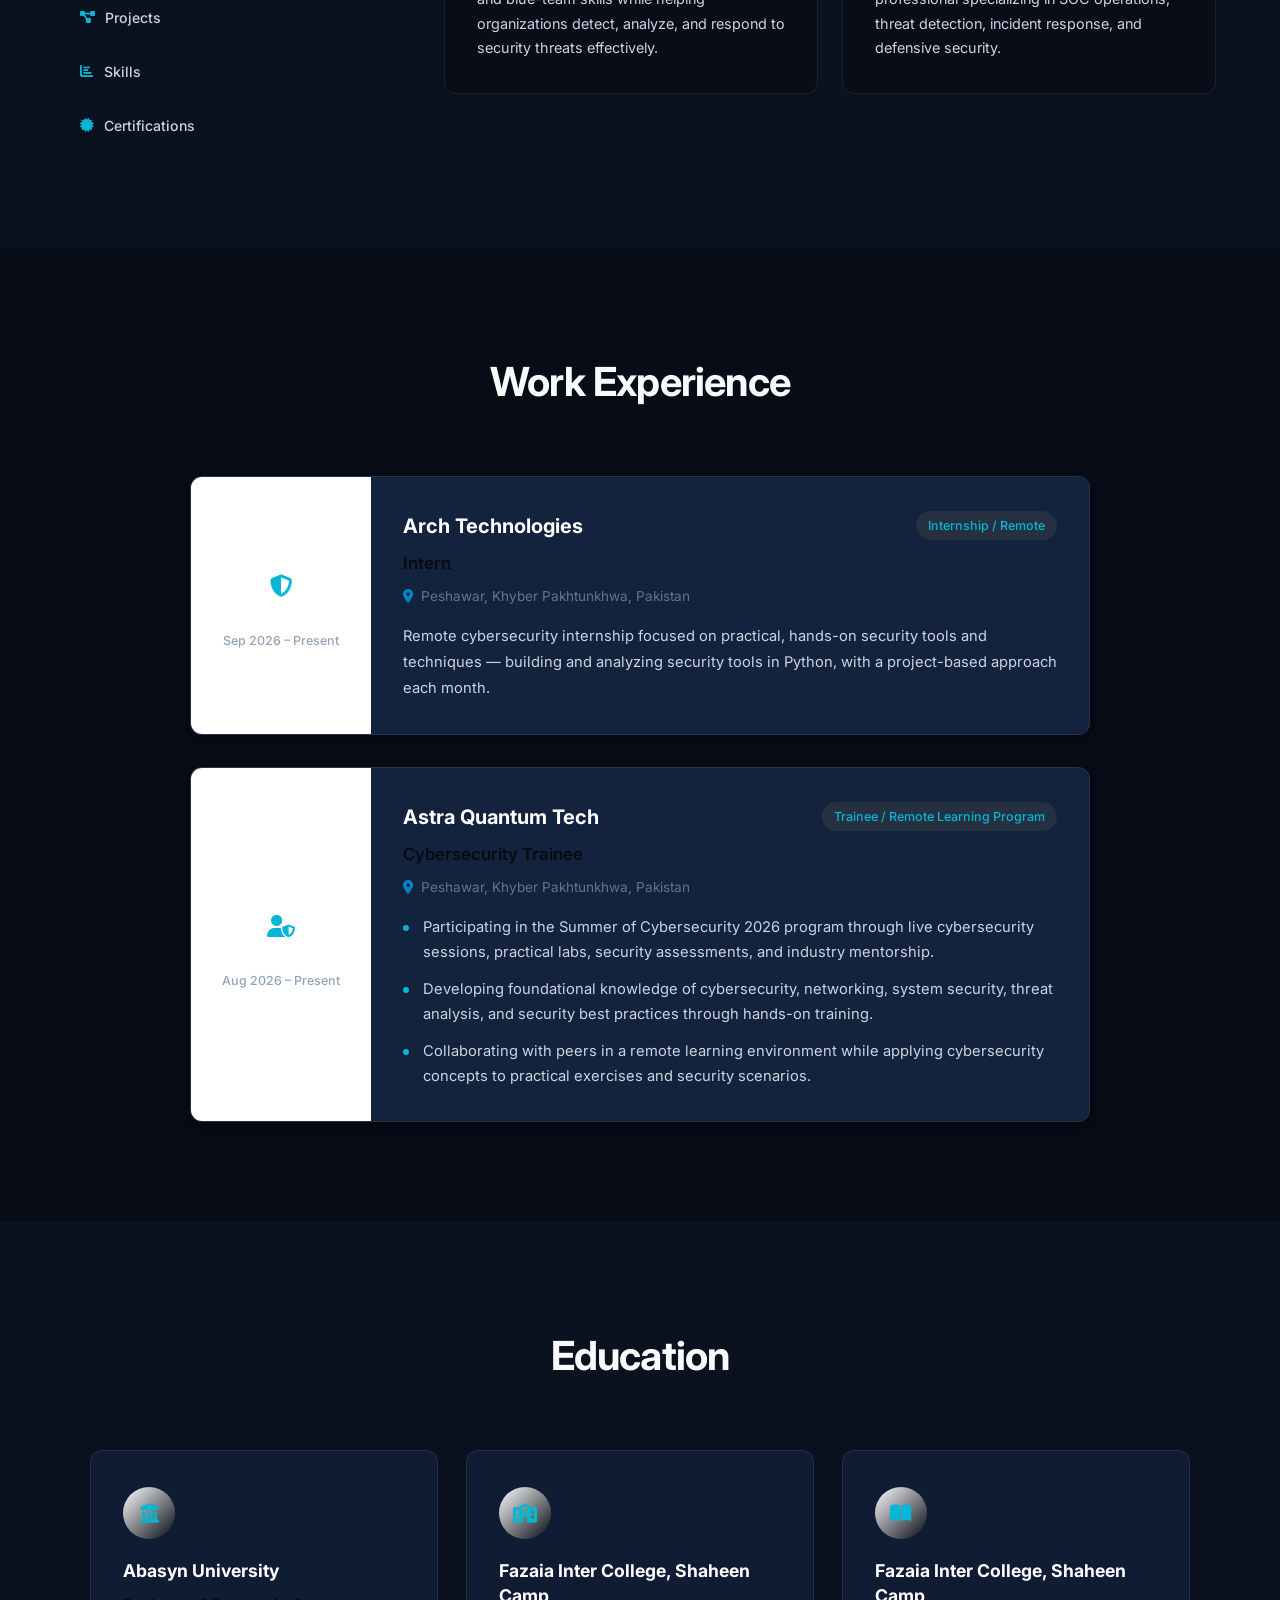
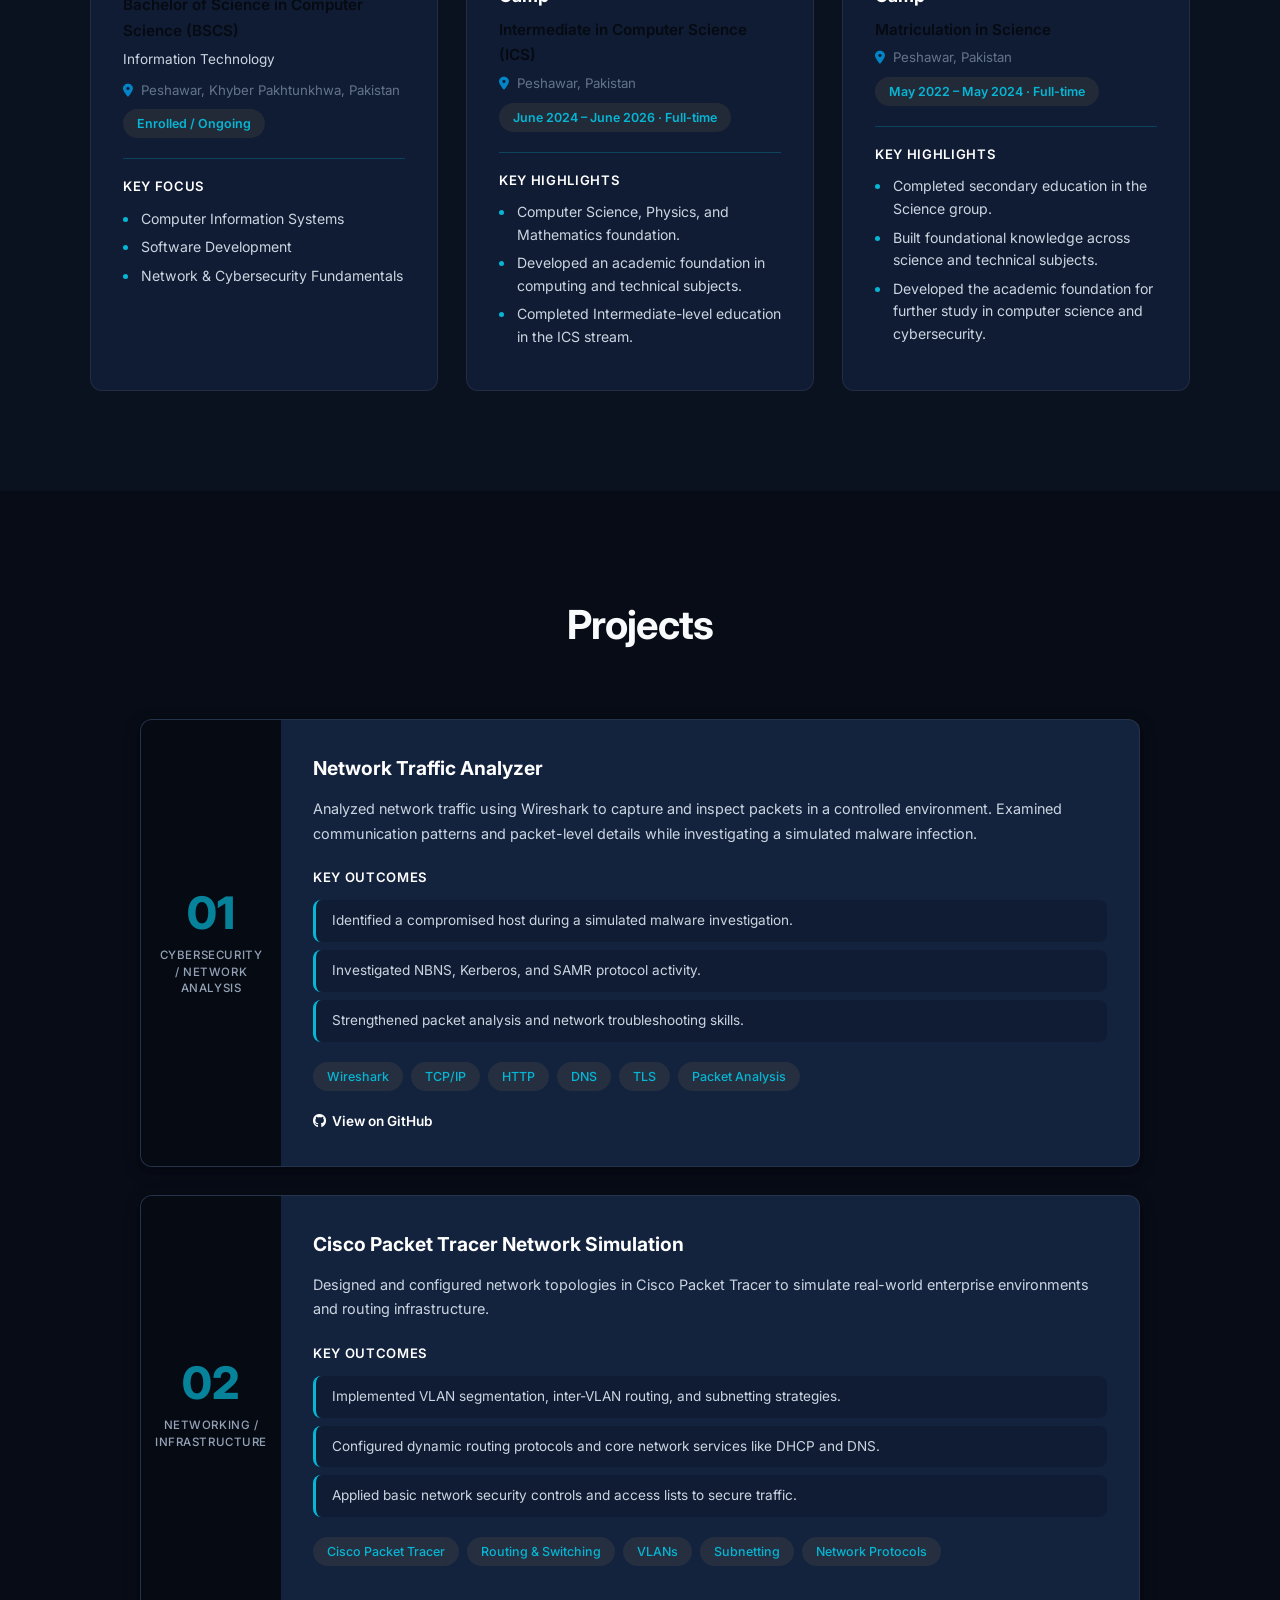
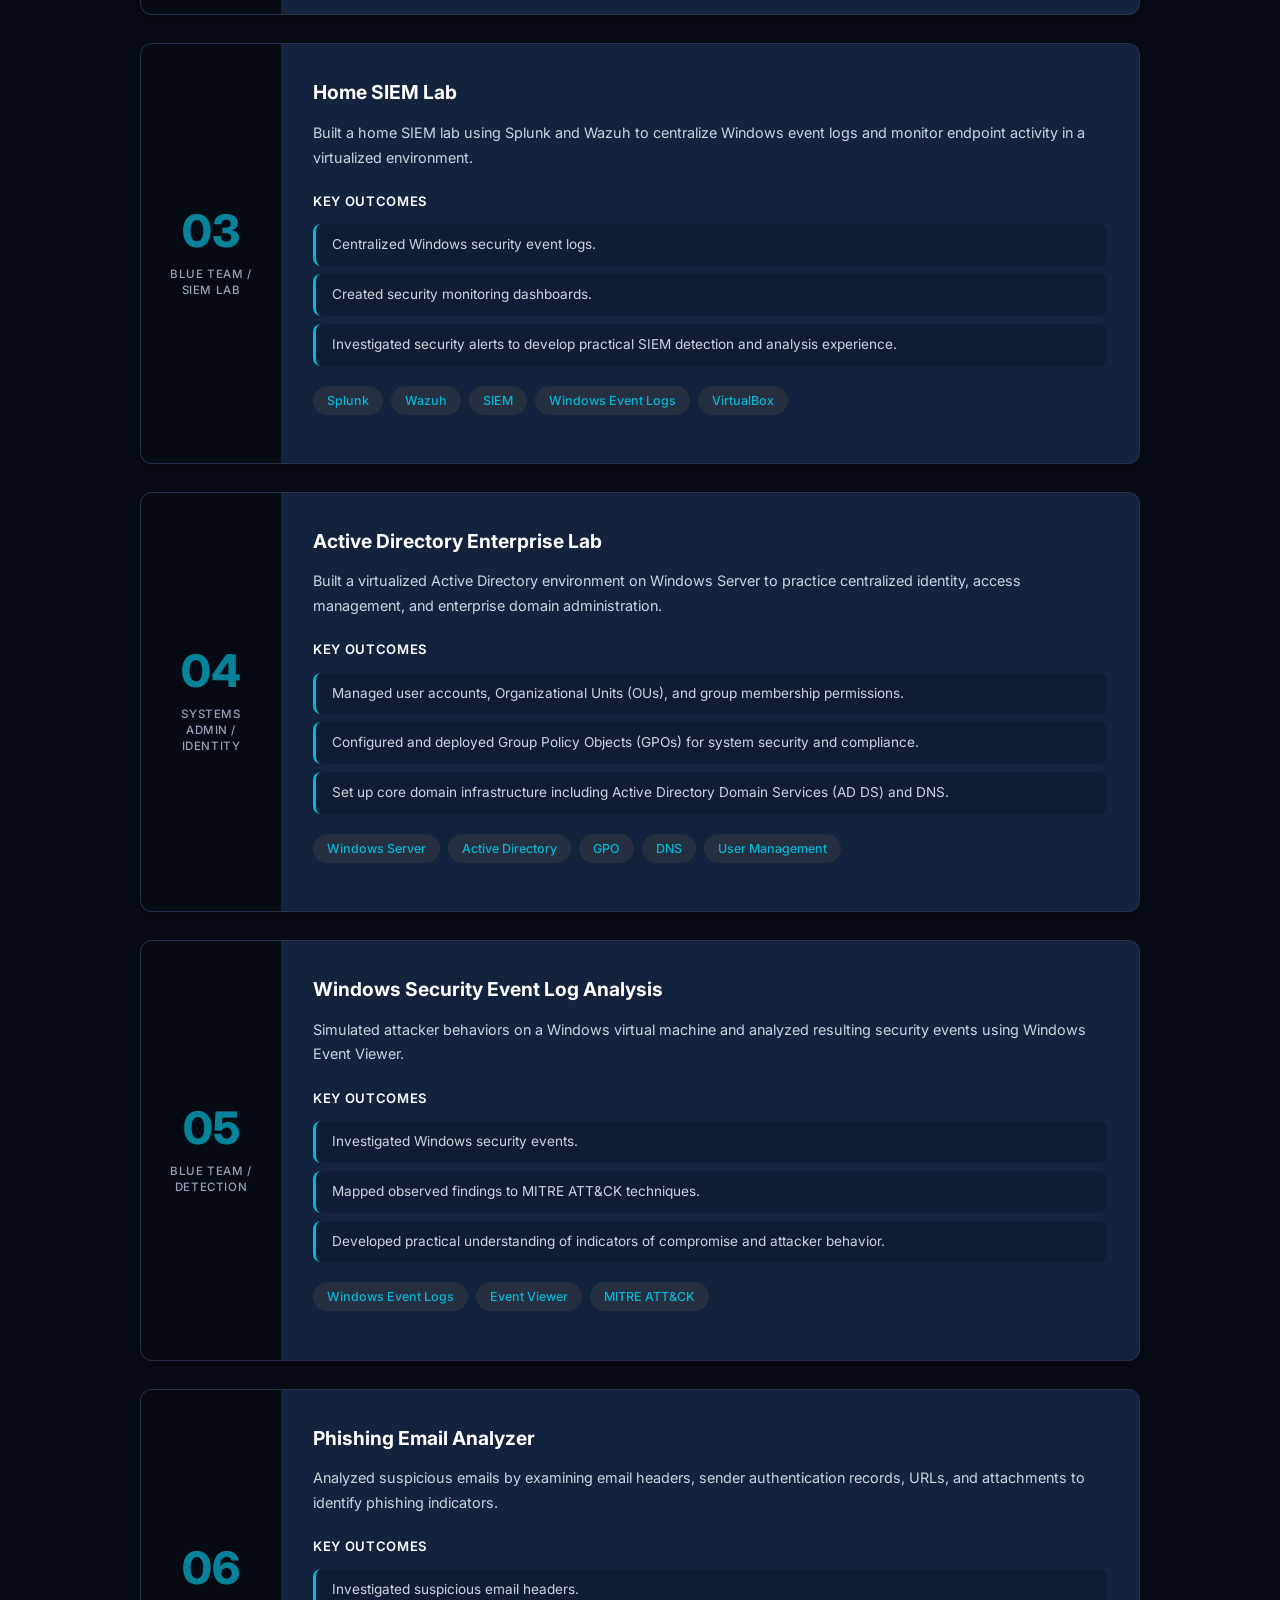
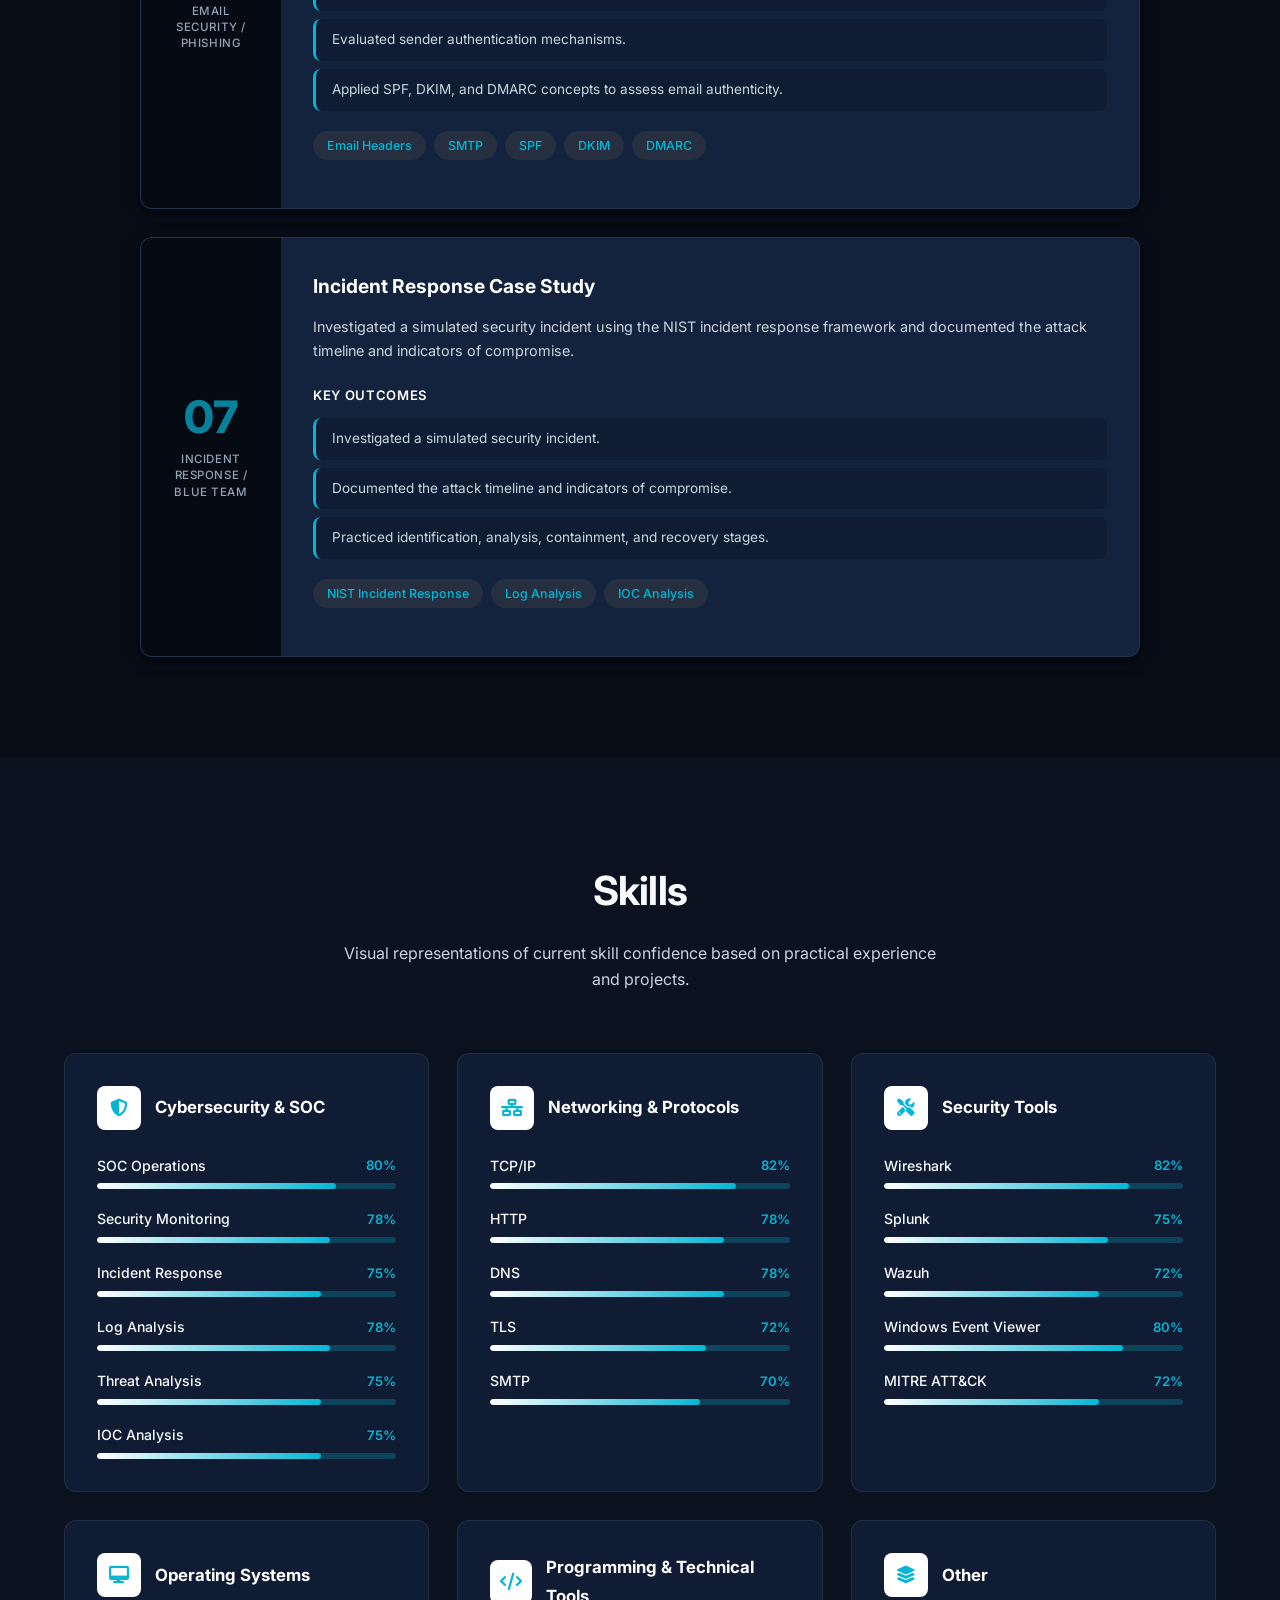
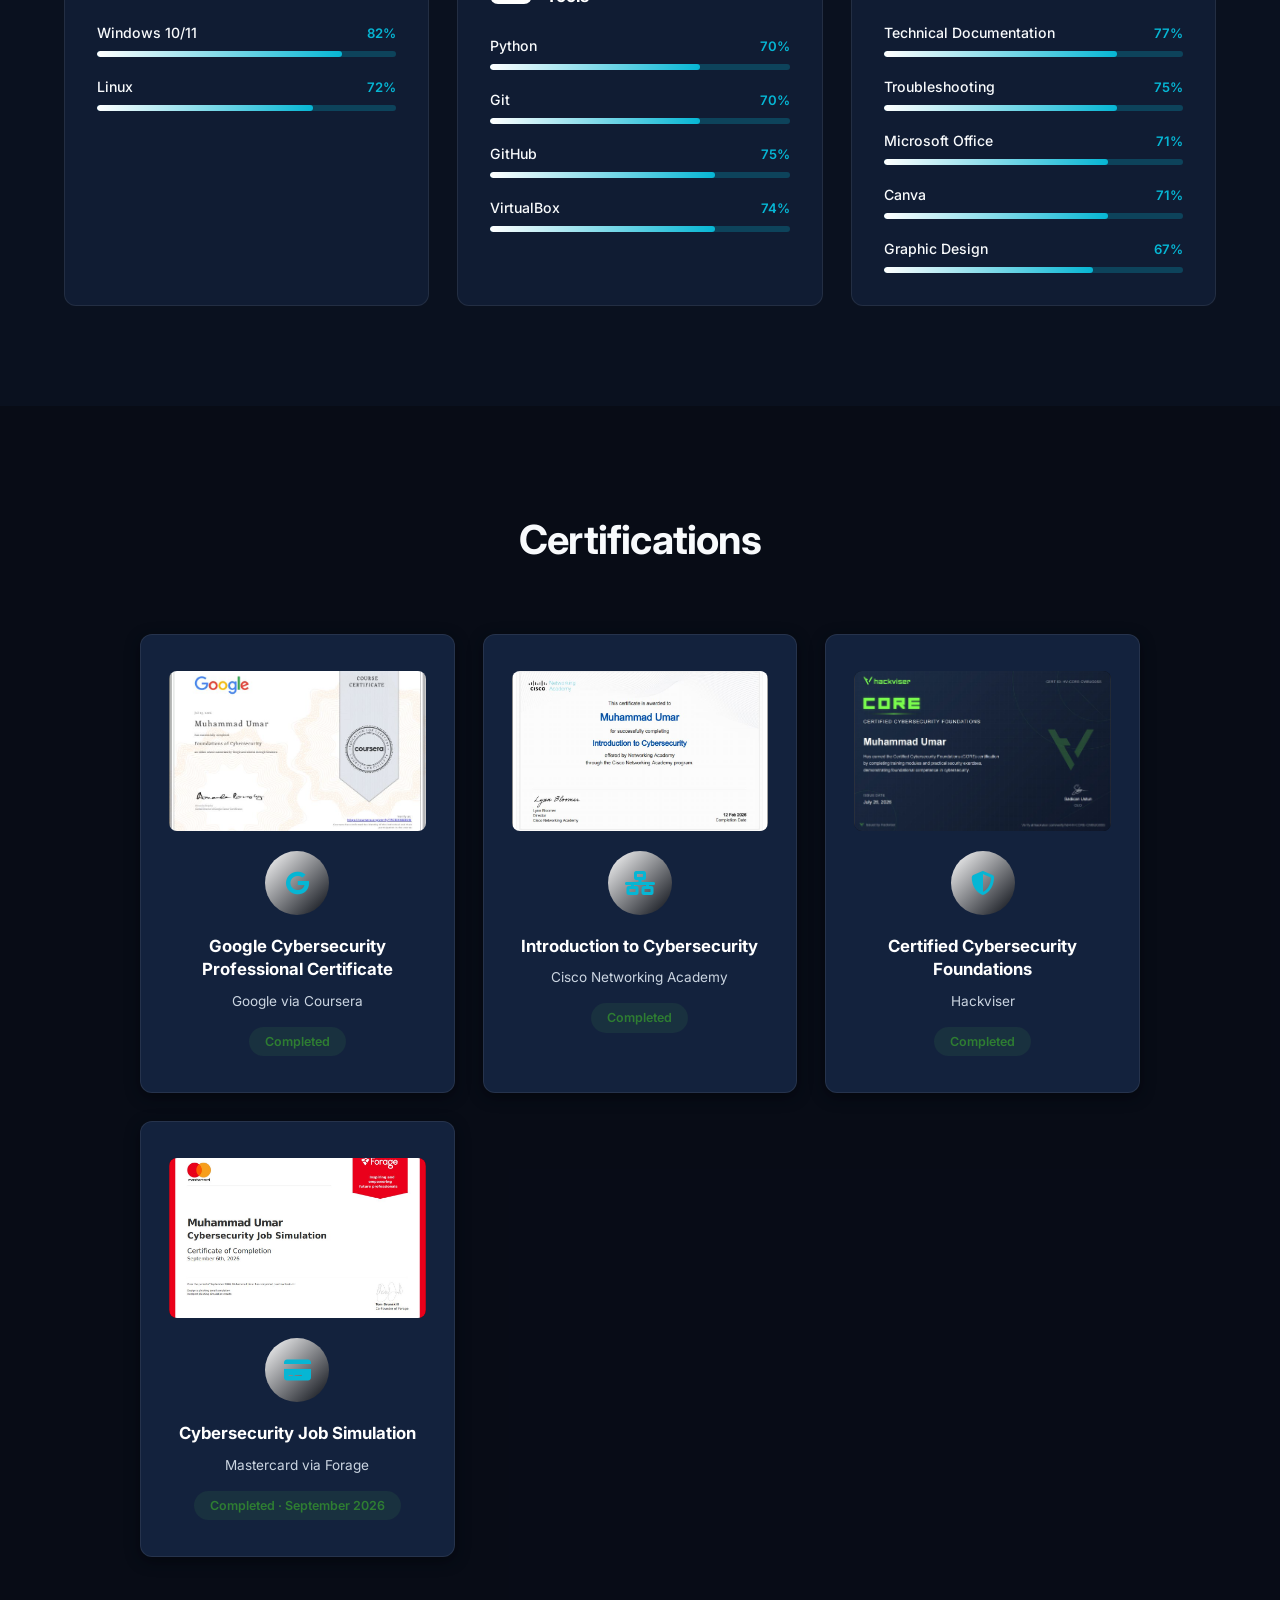
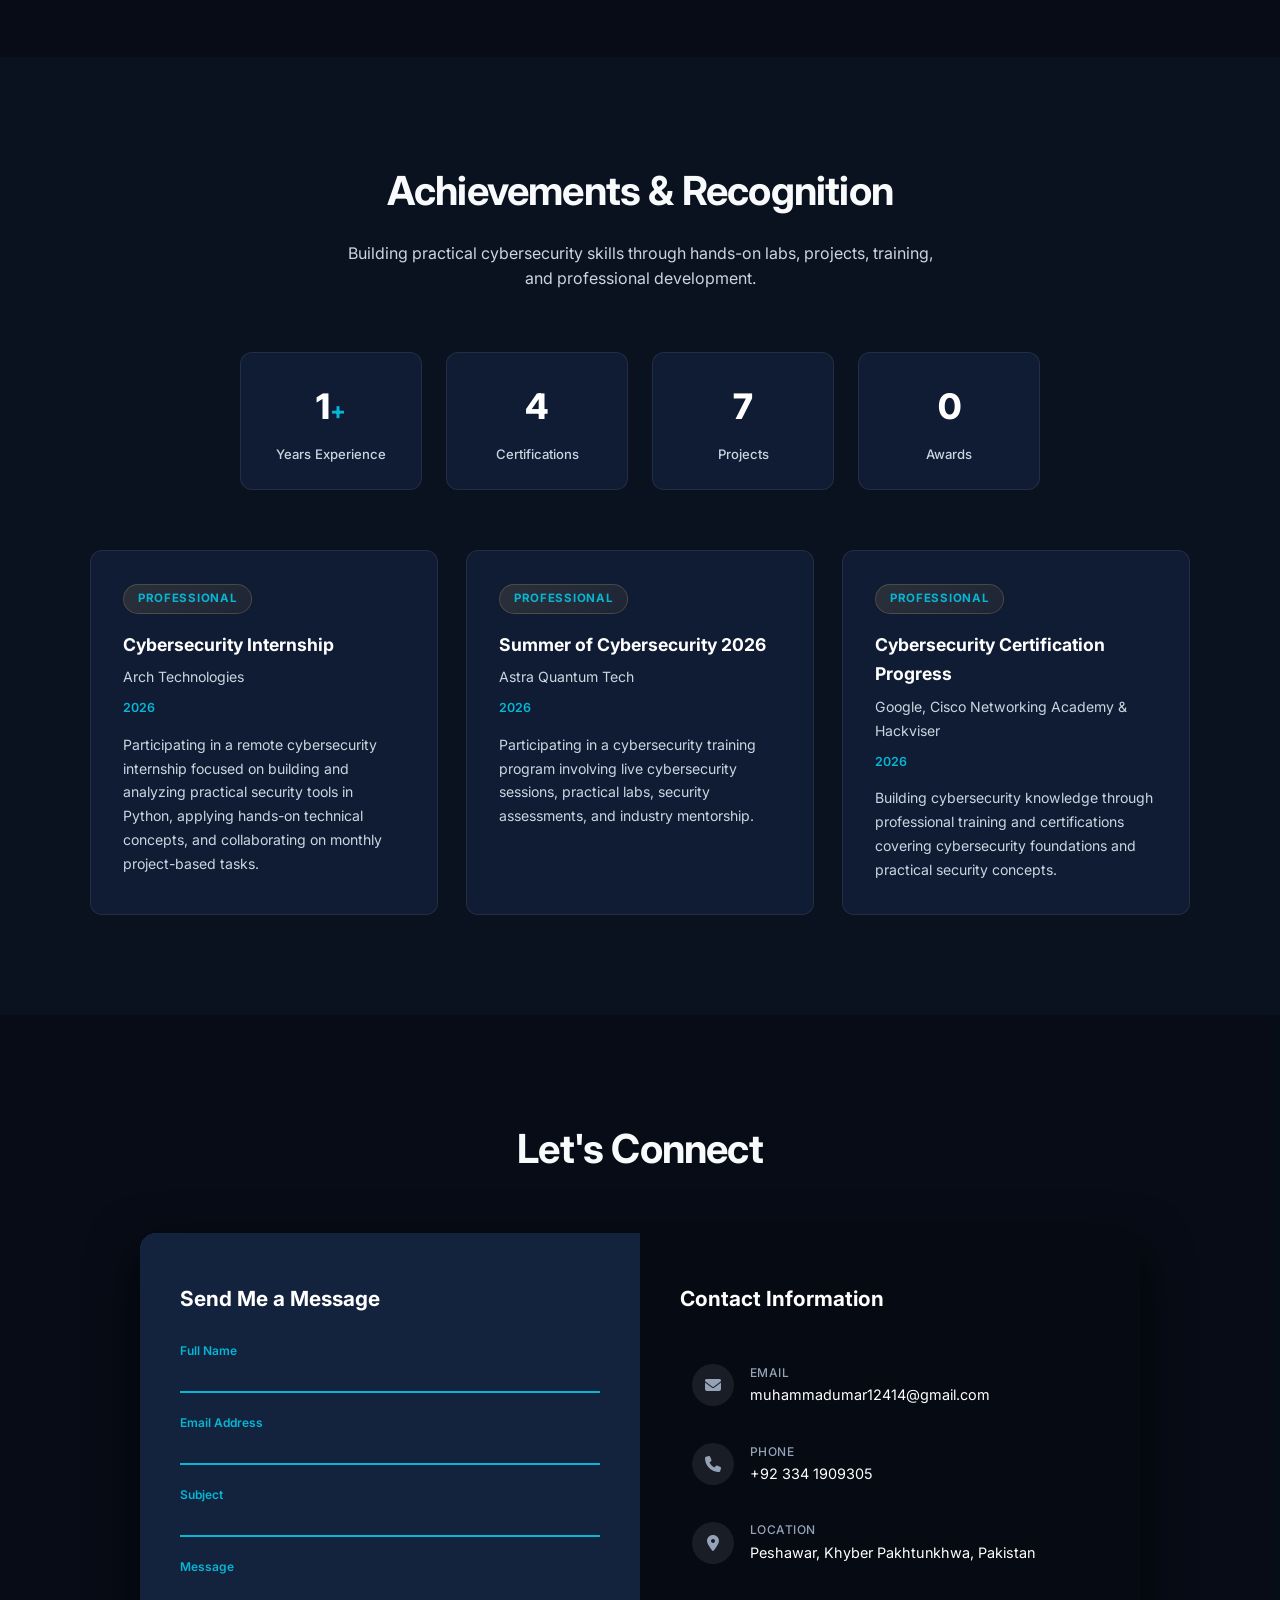
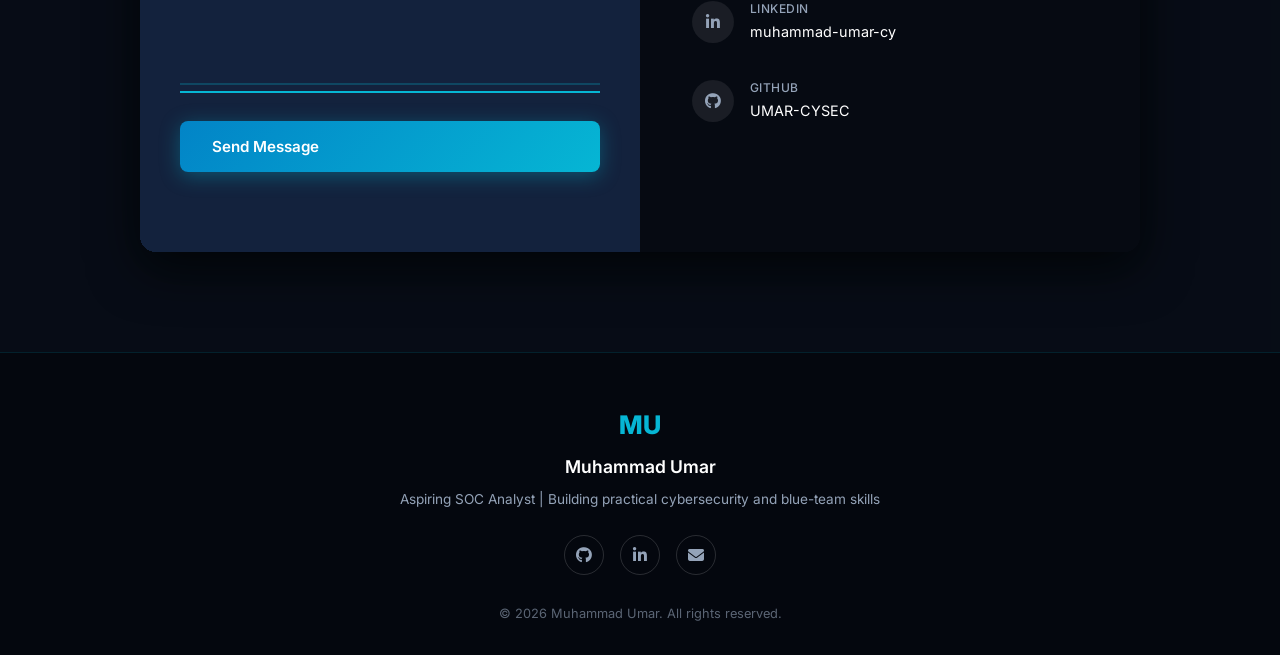
==== commit aa008863: "Update: Cyan SOC theme, 4-way standalone game, Google cert completed, Abasyn University" ====
--- a/index.html
+++ b/index.html
@@ -9,9 +9,13 @@
     <link rel="preconnect" href="https://fonts.gstatic.com" crossorigin>
     <link href="https://fonts.googleapis.com/css2?family=Inter:wght@300;400;500;600;700;800&display=swap" rel="stylesheet">
     <link rel="stylesheet" href="https://cdnjs.cloudflare.com/ajax/libs/font-awesome/6.5.1/css/all.min.css">
+    <link rel="icon" type="image/png" href="favicon.png">
     <link rel="stylesheet" href="css/style.css">
 </head>
 <body>
+
+    <!-- ═══════════════ LIVE CYBER BACKGROUND CANVAS ═══════════════ -->
+    <canvas id="cyber-bg-canvas" aria-hidden="true"></canvas>
 
     <!-- ═══════════════ NAVIGATION ═══════════════ -->
     <nav class="navbar" role="navigation" aria-label="Main navigation">
@@ -31,6 +35,7 @@
                 <li><a href="#skills">Skills</a></li>
                 <li><a href="#certifications">Certifications</a></li>
                 <li><a href="#achievements">Achievements</a></li>
+                <li><a href="game.html" class="nav-game-link"><i class="fa-solid fa-gamepad"></i> Mini Game</a></li>
                 <li><a href="#contact">Contact</a></li>
                 <li><a href="muhammad-umar-resume.pdf" download="Muhammad_Umar_Resume.pdf" class="nav-cv-btn"><i class="fa-solid fa-file-arrow-down"></i> Resume</a></li>
             </ul>
@@ -48,6 +53,7 @@
                 <div class="cta-buttons" data-animate="fade-up" data-delay="400">
                     <a href="#about" class="btn btn-primary">Learn More About Me</a>
                     <a href="muhammad-umar-resume.pdf" download="Muhammad_Umar_Resume.pdf" class="btn btn-cv"><i class="fa-solid fa-file-arrow-down"></i> Download CV</a>
+                    <a href="game.html" class="btn btn-game"><i class="fa-solid fa-gamepad"></i> Wanna Play A Game?</a>
                     <a href="#contact" class="btn btn-secondary">Get In Touch</a>
                 </div>
                 <div class="social-icons" data-animate="pop-in" data-delay="600">
--- a/css/style.css
+++ b/css/style.css
@@ -6,41 +6,41 @@
 
 /* ─── CSS CUSTOM PROPERTIES ─── */
 :root {
-    /* ─── Soumyajit Cosmic Dark Purple Theme ─── */
+    /* ─── Theme 3: Cyan Cyber-SOC ─── */
     /* Backgrounds */
-    --bg-cream: #14121f;           /* Deep cosmic midnight base */
-    --bg-cream-warm: #171424;      /* Slightly alternate dark section */
-    --bg-cream-light: #1b1734;     /* Card surface dark indigo */
-    --bg-white: #1f1a3a;           /* Highlighted card surface */
+    --bg-cream: #080d17;           /* Deep obsidian cyber base */
+    --bg-cream-warm: #0c1424;      /* Alternating cyber card tone */
+    --bg-cream-light: #101c33;     /* Elevated panel surface */
+    --bg-white: #13223d;           /* Bright card surface */
 
     /* Primary palette */
-    --charcoal: #120f20;           /* Deep dark headers and panels */
-    --charcoal-light: #211c38;
-    --deep-brown: #ffffff;         /* Headings & key text now crisp white */
-    --brown-medium: #c770f0;       /* Secondary accents */
-    --brown-soft: #b5b3c4;         /* Soft lavender-gray subtitles */
-
-    /* Accent - Cosmic Neon Purple & Magenta */
-    --gold: #cd5ff8;               /* Electric neon purple */
-    --gold-light: #e040fb;         /* Vivid neon magenta */
-    --gold-muted: #a855f7;         /* Soft purple */
-    --gold-glow: rgba(205, 95, 248, 0.35);
+    --charcoal: #060a12;           /* Deep navy contrast */
+    --charcoal-light: #182b4d;
+    --deep-brown: #ffffff;         /* Crisp high-contrast white text */
+    --brown-medium: #06b6d4;       /* Primary Cyan accent */
+    --brown-soft: #94a3b8;         /* High-legibility slate subtitle text */
+
+    /* Accent - Cyber Cyan & Sky */
+    --gold: #06b6d4;               /* Vibrant Electric Cyan */
+    --gold-light: #38bdf8;         /* Sky Blue highlight */
+    --gold-muted: #0284c7;         /* Deep Cyan */
+    --gold-glow: rgba(6, 182, 212, 0.35);
 
     /* Text */
-    --text-dark: #f8fafc;          /* High contrast white body text */
-    --text-medium: #b5b3c4;        /* Soft lavender gray */
-    --text-light: #8e8ba0;         /* Muted tags */
+    --text-dark: #f8fafc;          /* High contrast white body */
+    --text-medium: #cbd5e1;        /* Cool crisp light slate */
+    --text-light: #64748b;         /* Muted tags */
     --text-on-dark: #ffffff;
-    --text-on-dark-muted: #a588c0;
+    --text-on-dark-muted: #94a3b8;
 
     /* Borders & Shadows */
-    --border: rgba(205, 95, 248, 0.22);
+    --border: rgba(6, 182, 212, 0.25);
     --border-light: rgba(255, 255, 255, 0.08);
-    --shadow-sm: 0 4px 15px rgba(0, 0, 0, 0.35);
-    --shadow-md: 0 8px 30px rgba(0, 0, 0, 0.45);
-    --shadow-lg: 0 16px 50px rgba(0, 0, 0, 0.6);
-    --shadow-xl: 0 24px 70px rgba(0, 0, 0, 0.7);
-    --shadow-hover: 0 12px 35px rgba(205, 95, 248, 0.25);
+    --shadow-sm: 0 4px 15px rgba(0, 0, 0, 0.4);
+    --shadow-md: 0 8px 30px rgba(0, 0, 0, 0.55);
+    --shadow-lg: 0 16px 50px rgba(0, 0, 0, 0.7);
+    --shadow-xl: 0 24px 70px rgba(0, 0, 0, 0.85);
+    --shadow-hover: 0 12px 35px rgba(6, 182, 212, 0.28);
 
     /* Layout */
     --max-width: 1200px;
@@ -135,16 +135,16 @@
     left: 0;
     right: 0;
     height: var(--nav-height);
-    background: rgba(20, 18, 31, 0.88);
+    background: rgba(8, 13, 23, 0.88);
     backdrop-filter: blur(20px);
     -webkit-backdrop-filter: blur(20px);
-    border-bottom: 1px solid rgba(205, 95, 248, 0.15);
+    border-bottom: 1px solid rgba(6, 182, 212, 0.18);
     z-index: 1000;
     transition: background var(--transition-base), border-color var(--transition-base), box-shadow var(--transition-base);
 }
 
 .navbar.scrolled {
-    background: rgba(20, 18, 31, 0.96);
+    background: rgba(8, 13, 23, 0.96);
     border-bottom-color: var(--border);
     box-shadow: var(--shadow-sm);
 }
@@ -335,15 +335,15 @@
 }
 
 .btn-primary {
-    background: linear-gradient(135deg, #a855f7, #c770f0);
+    background: linear-gradient(135deg, #0284c7, #06b6d4);
     color: #ffffff;
-    box-shadow: 0 4px 20px rgba(168, 85, 247, 0.35);
+    box-shadow: 0 4px 20px rgba(6, 182, 212, 0.35);
 }
 
 .btn-primary:hover {
-    background: linear-gradient(135deg, #9333ea, #b850ea);
+    background: linear-gradient(135deg, #0369a1, #0891b2);
     transform: translateY(-2px);
-    box-shadow: 0 8px 30px rgba(205, 95, 248, 0.5);
+    box-shadow: 0 8px 30px rgba(6, 182, 212, 0.5);
 }
 
 .btn-secondary {
@@ -353,34 +353,54 @@
 }
 
 .btn-secondary:hover {
-    background: rgba(205, 95, 248, 0.15);
+    background: rgba(6, 182, 212, 0.15);
     color: #ffffff;
     border-color: var(--gold);
     transform: translateY(-2px);
-    box-shadow: 0 6px 25px rgba(205, 95, 248, 0.3);
+    box-shadow: 0 6px 25px rgba(6, 182, 212, 0.3);
 }
 
 .btn-cv {
-    background: rgba(205, 95, 248, 0.12);
+    background: rgba(6, 182, 212, 0.12);
     color: #f8fafc;
-    border: 2px solid rgba(205, 95, 248, 0.4);
+    border: 2px solid rgba(6, 182, 212, 0.4);
 }
 
 .btn-cv:hover {
-    background: linear-gradient(135deg, #a855f7, #c770f0);
+    background: linear-gradient(135deg, #0284c7, #06b6d4);
     color: #ffffff;
     border-color: transparent;
     transform: translateY(-2px);
-    box-shadow: 0 6px 25px rgba(205, 95, 248, 0.45);
+    box-shadow: 0 6px 25px rgba(6, 182, 212, 0.45);
+}
+
+.btn-game {
+    background: linear-gradient(135deg, rgba(6, 182, 212, 0.2), rgba(56, 189, 248, 0.1));
+    color: #38bdf8;
+    border: 2px solid #06b6d4;
+    box-shadow: 0 0 15px rgba(6, 182, 212, 0.35);
+    animation: pulseGameBtn 2.5s infinite;
+}
+
+.btn-game:hover {
+    background: linear-gradient(135deg, #06b6d4, #38bdf8);
+    color: #060b13;
+    transform: translateY(-3px) scale(1.03);
+    box-shadow: 0 0 30px rgba(6, 182, 212, 0.7);
+}
+
+@keyframes pulseGameBtn {
+    0%, 100% { box-shadow: 0 0 15px rgba(6, 182, 212, 0.3); }
+    50% { box-shadow: 0 0 25px rgba(6, 182, 212, 0.6); }
 }
 
 .nav-cv-btn {
-    background: linear-gradient(135deg, #a855f7, #c770f0) !important;
+    background: linear-gradient(135deg, #0284c7, #06b6d4) !important;
     color: #ffffff !important;
     padding: 6px 16px !important;
     border-radius: 20px !important;
     font-weight: 600 !important;
-    box-shadow: 0 2px 10px rgba(168, 85, 247, 0.3);
+    box-shadow: 0 2px 10px rgba(6, 182, 212, 0.3);
     display: inline-flex;
     align-items: center;
     gap: 6px;
@@ -388,9 +408,9 @@
 }
 
 .nav-cv-btn:hover {
-    background: linear-gradient(135deg, #9333ea, #b850ea) !important;
+    background: linear-gradient(135deg, #0369a1, #0891b2) !important;
     transform: translateY(-1px);
-    box-shadow: 0 4px 15px rgba(205, 95, 248, 0.5);
+    box-shadow: 0 4px 15px rgba(6, 182, 212, 0.5);
 }
 
 /* Social Icons */
@@ -1507,7 +1527,7 @@
 .btn-send {
     width: 100%;
     padding: 16px 32px;
-    background: linear-gradient(135deg, #a855f7, #c770f0);
+    background: linear-gradient(135deg, #0284c7, #06b6d4);
     color: #ffffff;
     font-family: 'Inter', sans-serif;
     font-size: 0.95rem;
@@ -1517,13 +1537,13 @@
     cursor: pointer;
     position: relative;
     overflow: hidden;
-    box-shadow: 0 4px 20px rgba(168, 85, 247, 0.35);
+    box-shadow: 0 4px 20px rgba(6, 182, 212, 0.35);
     transition: all var(--transition-fast);
 }
 
 .btn-send:hover {
-    background: linear-gradient(135deg, #9333ea, #b850ea);
-    box-shadow: 0 8px 30px rgba(205, 95, 248, 0.5);
+    background: linear-gradient(135deg, #0369a1, #0891b2);
+    box-shadow: 0 8px 30px rgba(6, 182, 212, 0.5);
     transform: translateY(-2px);
 }
 
@@ -1716,13 +1736,13 @@
     position: fixed;
     bottom: 30px;
     right: 30px;
-    width: 44px;
-    height: 44px;
-    background: var(--deep-brown);
-    color: var(--gold);
-    border: none;
+    width: 48px;
+    height: 48px;
+    background: #091322;
+    color: #06b6d4;
+    border: 1.5px solid rgba(6, 182, 212, 0.5);
     border-radius: 50%;
-    font-size: 1rem;
+    font-size: 1.1rem;
     cursor: pointer;
     display: flex;
     align-items: center;
@@ -1731,8 +1751,8 @@
     visibility: hidden;
     transform: translateY(20px);
     transition: all var(--transition-base);
-    box-shadow: var(--shadow-md);
-    z-index: 999;
+    box-shadow: 0 4px 20px rgba(0, 0, 0, 0.5), 0 0 15px rgba(6, 182, 212, 0.3);
+    z-index: 9998;
 }
 
 .back-to-top.visible {
@@ -1742,8 +1762,10 @@
 }
 
 .back-to-top:hover {
-    background: var(--charcoal);
-    transform: translateY(-3px);
+    background: #06b6d4;
+    color: #060b13;
+    transform: translateY(-4px) scale(1.08);
+    box-shadow: 0 0 25px rgba(6, 182, 212, 0.8);
 }
 
 /* ═══════════════════════════════════════════
@@ -2283,3 +2305,302 @@
 ::-webkit-scrollbar-thumb:hover {
     background: var(--brown-soft);
 }
+
+/* ═══════════════════════════════════════════
+   LIVE BACKGROUND CANVAS
+   ═══════════════════════════════════════════ */
+#cyber-bg-canvas {
+    position: fixed;
+    top: 0;
+    left: 0;
+    width: 100vw;
+    height: 100vh;
+    z-index: 0;
+    pointer-events: none;
+    opacity: 0.65;
+}
+
+/* Ensure all website sections sit cleanly on top of live canvas */
+.navbar {
+    position: fixed !important;
+    top: 0 !important;
+    left: 0 !important;
+    right: 0 !important;
+    z-index: 9999 !important;
+}
+
+.section {
+    position: relative;
+    z-index: 2;
+}
+
+.site-footer {
+    position: relative;
+    z-index: 2;
+}
+
+.back-to-top {
+    position: fixed !important;
+    bottom: 30px !important;
+    right: 30px !important;
+    z-index: 9998 !important;
+}
+
+/* Subtle translucency so 3D grid shows softly through */
+.landing-section {
+    background: transparent !important;
+}
+.about-section {
+    background: rgba(12, 20, 36, 0.7) !important;
+    backdrop-filter: blur(8px);
+}
+.experience-section {
+    background: rgba(8, 13, 23, 0.75) !important;
+}
+.education-section {
+    background: rgba(12, 20, 36, 0.7) !important;
+    backdrop-filter: blur(8px);
+}
+.projects-section {
+    background: rgba(8, 13, 23, 0.75) !important;
+}
+.skills-section {
+    background: rgba(12, 20, 36, 0.7) !important;
+    backdrop-filter: blur(8px);
+}
+.certifications-section {
+    background: rgba(8, 13, 23, 0.75) !important;
+}
+.achievements-section {
+    background: rgba(12, 20, 36, 0.7) !important;
+    backdrop-filter: blur(8px);
+}
+.contact-section {
+    background: rgba(8, 13, 23, 0.85) !important;
+}
+.site-footer {
+    background: #04070e !important;
+    border-top: 1px solid rgba(6, 182, 212, 0.15);
+}
+
+/* ═══════════════════════════════════════════
+   CYBER-GRID INTERCEPTOR GAME SECTION
+   ═══════════════════════════════════════════ */
+.game-section {
+    background: rgba(6, 10, 18, 0.9) !important;
+    border-top: 1px solid rgba(6, 182, 212, 0.25);
+    border-bottom: 1px solid rgba(6, 182, 212, 0.25);
+    padding: 90px 0;
+}
+
+.game-badge {
+    display: inline-flex;
+    align-items: center;
+    gap: 8px;
+    padding: 6px 16px;
+    font-size: 0.75rem;
+    font-weight: 700;
+    text-transform: uppercase;
+    letter-spacing: 0.08em;
+    color: var(--gold);
+    background: rgba(6, 182, 212, 0.12);
+    border: 1px solid rgba(6, 182, 212, 0.35);
+    border-radius: 20px;
+    margin-bottom: 16px;
+}
+
+.game-wrapper {
+    max-width: 900px;
+    margin: 30px auto 0;
+    background: #080e1a;
+    border: 1px solid rgba(6, 182, 212, 0.35);
+    border-radius: var(--radius-lg);
+    box-shadow: 0 10px 40px rgba(0, 0, 0, 0.6), 0 0 30px rgba(6, 182, 212, 0.15);
+    overflow: hidden;
+}
+
+.game-hud {
+    display: flex;
+    align-items: center;
+    justify-content: space-between;
+    padding: 14px 24px;
+    background: #050811;
+    border-bottom: 1px solid rgba(6, 182, 212, 0.2);
+    font-family: monospace;
+}
+
+.hud-item {
+    display: flex;
+    align-items: center;
+    gap: 10px;
+}
+
+.hud-label {
+    font-size: 0.7rem;
+    font-weight: 700;
+    color: var(--text-light);
+    letter-spacing: 0.05em;
+}
+
+.hud-shield-track {
+    width: 110px;
+    height: 8px;
+    background: rgba(255, 255, 255, 0.1);
+    border-radius: 4px;
+    overflow: hidden;
+    border: 1px solid rgba(6, 182, 212, 0.3);
+}
+
+.hud-shield-bar {
+    height: 100%;
+    background: linear-gradient(90deg, #0284c7, #06b6d4);
+    box-shadow: 0 0 8px #06b6d4;
+    transition: width 0.2s ease;
+}
+
+.hud-value {
+    font-size: 1.15rem;
+    font-weight: 800;
+    color: #ffffff;
+    letter-spacing: 0.05em;
+}
+
+.hud-value-cyan {
+    font-size: 0.95rem;
+    font-weight: 800;
+    color: #06b6d4;
+}
+
+.game-arena-container {
+    position: relative;
+    width: 100%;
+    height: 480px;
+    background: #04070d;
+    overflow: hidden;
+}
+
+#game-canvas {
+    width: 100%;
+    height: 100%;
+    display: block;
+    cursor: crosshair;
+}
+
+.game-overlay {
+    position: absolute;
+    inset: 0;
+    background: rgba(4, 7, 13, 0.85);
+    backdrop-filter: blur(6px);
+    display: flex;
+    align-items: center;
+    justify-content: center;
+    transition: opacity 0.3s ease;
+    z-index: 10;
+}
+
+.game-overlay.hidden {
+    opacity: 0;
+    pointer-events: none;
+}
+
+.game-overlay-content {
+    text-align: center;
+    max-width: 380px;
+    padding: 30px;
+    background: #09121f;
+    border: 1px solid rgba(6, 182, 212, 0.5);
+    border-radius: var(--radius);
+    box-shadow: 0 0 35px rgba(6, 182, 212, 0.3);
+}
+
+.overlay-icon {
+    font-size: 2.5rem;
+    margin-bottom: 12px;
+}
+
+.game-overlay-content h3 {
+    font-size: 1.4rem;
+    font-weight: 800;
+    color: #ffffff;
+    letter-spacing: 0.05em;
+    margin-bottom: 8px;
+}
+
+.game-overlay-content p {
+    font-size: 0.85rem;
+    color: var(--text-medium);
+    line-height: 1.6;
+    margin-bottom: 20px;
+}
+
+.overlay-score-box {
+    background: rgba(0, 0, 0, 0.4);
+    border: 1px solid rgba(6, 182, 212, 0.2);
+    border-radius: var(--radius-sm);
+    padding: 12px;
+    margin-bottom: 20px;
+    font-family: monospace;
+    font-size: 0.85rem;
+}
+
+.score-row {
+    display: flex;
+    justify-content: space-between;
+    margin: 4px 0;
+    color: var(--text-medium);
+}
+
+.score-row strong {
+    color: #06b6d4;
+}
+
+.btn-launch {
+    padding: 12px 28px !important;
+    font-size: 0.9rem !important;
+    letter-spacing: 0.05em;
+    box-shadow: 0 0 20px rgba(6, 182, 212, 0.5) !important;
+}
+
+.game-footer {
+    display: flex;
+    align-items: center;
+    justify-content: space-between;
+    padding: 12px 20px;
+    background: #050811;
+    border-top: 1px solid rgba(6, 182, 212, 0.15);
+    font-size: 0.78rem;
+    color: var(--text-light);
+    font-family: monospace;
+}
+
+.btn-game-fs {
+    background: transparent;
+    border: 1px solid rgba(6, 182, 212, 0.3);
+    color: var(--gold);
+    padding: 4px 10px;
+    border-radius: var(--radius-sm);
+    font-size: 0.75rem;
+    cursor: pointer;
+    transition: all var(--transition-fast);
+}
+
+.btn-game-fs:hover {
+    background: rgba(6, 182, 212, 0.15);
+    color: #ffffff;
+}
+
+.nav-game-link {
+    color: #38bdf8 !important;
+    font-weight: 600 !important;
+}
+
+@media (max-width: 768px) {
+    .game-arena-container {
+        height: 380px;
+    }
+    .game-footer {
+        flex-direction: column;
+        gap: 8px;
+        text-align: center;
+    }
+}
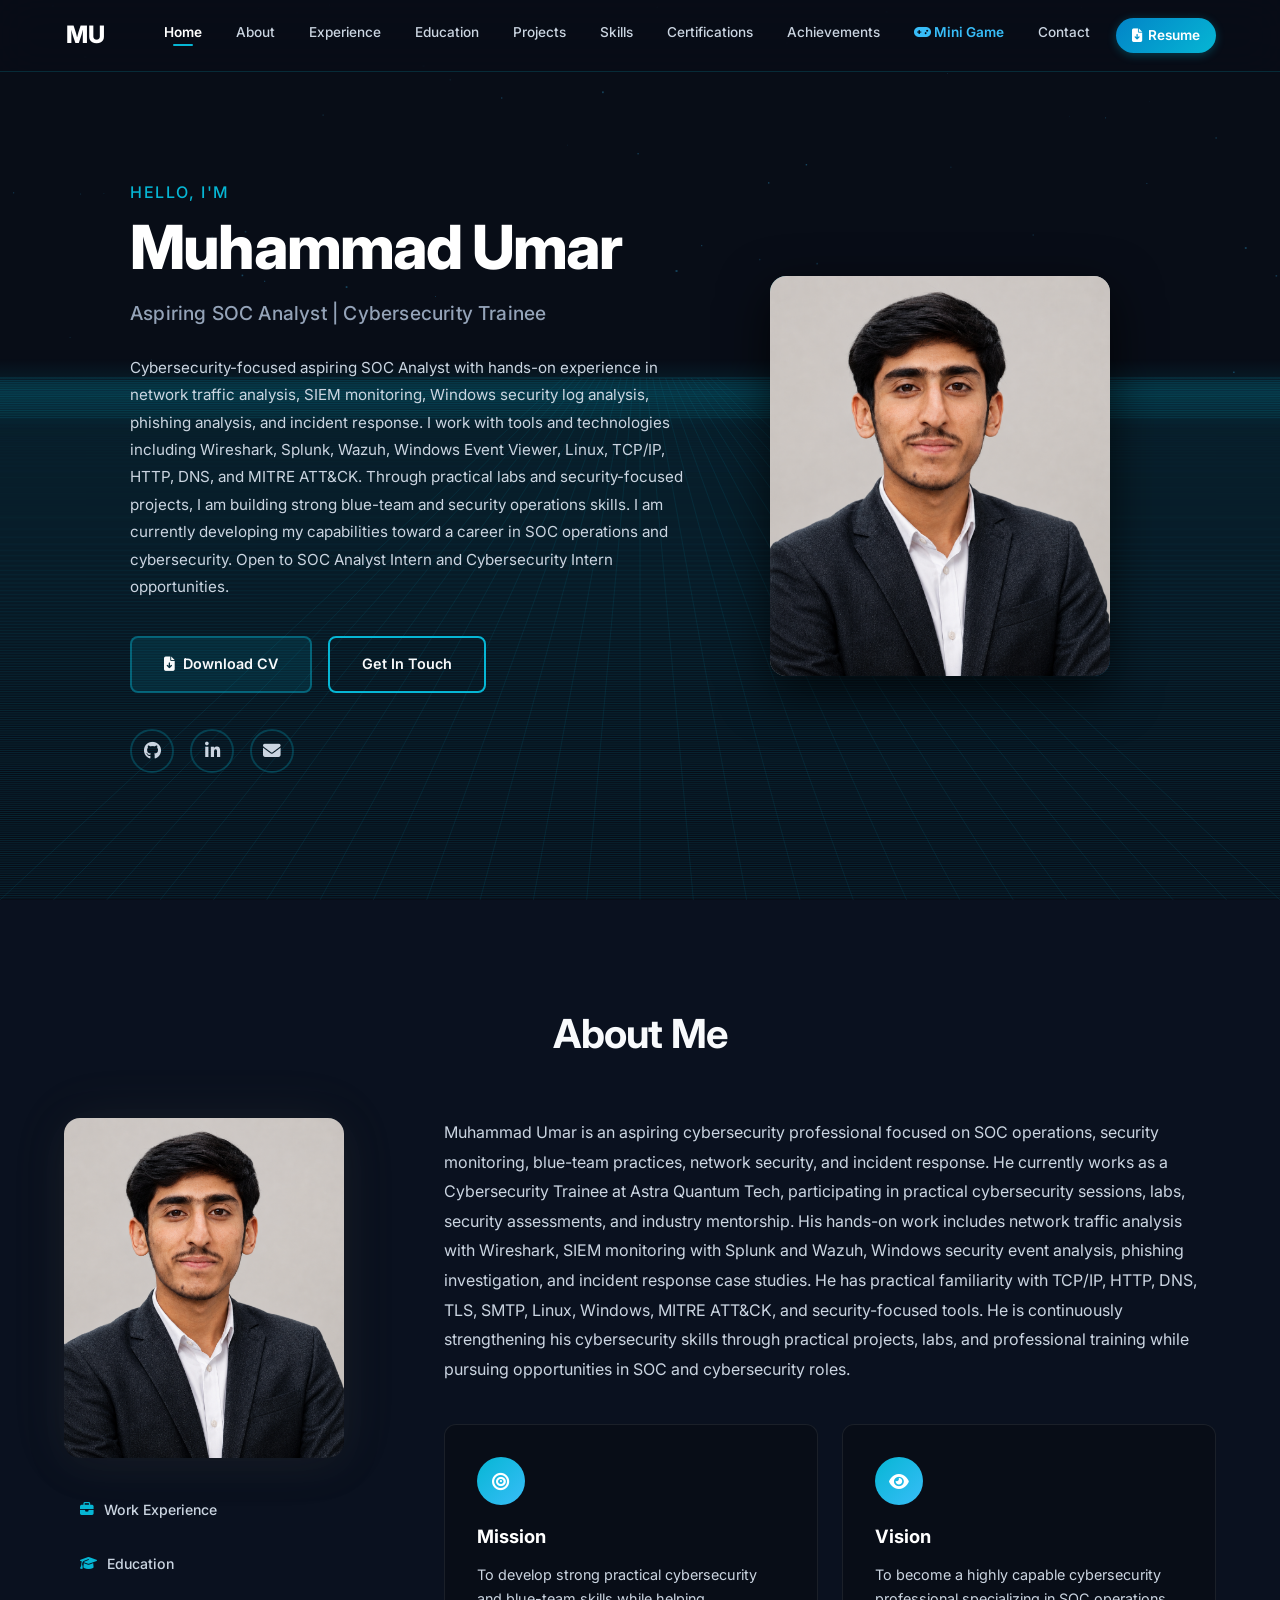
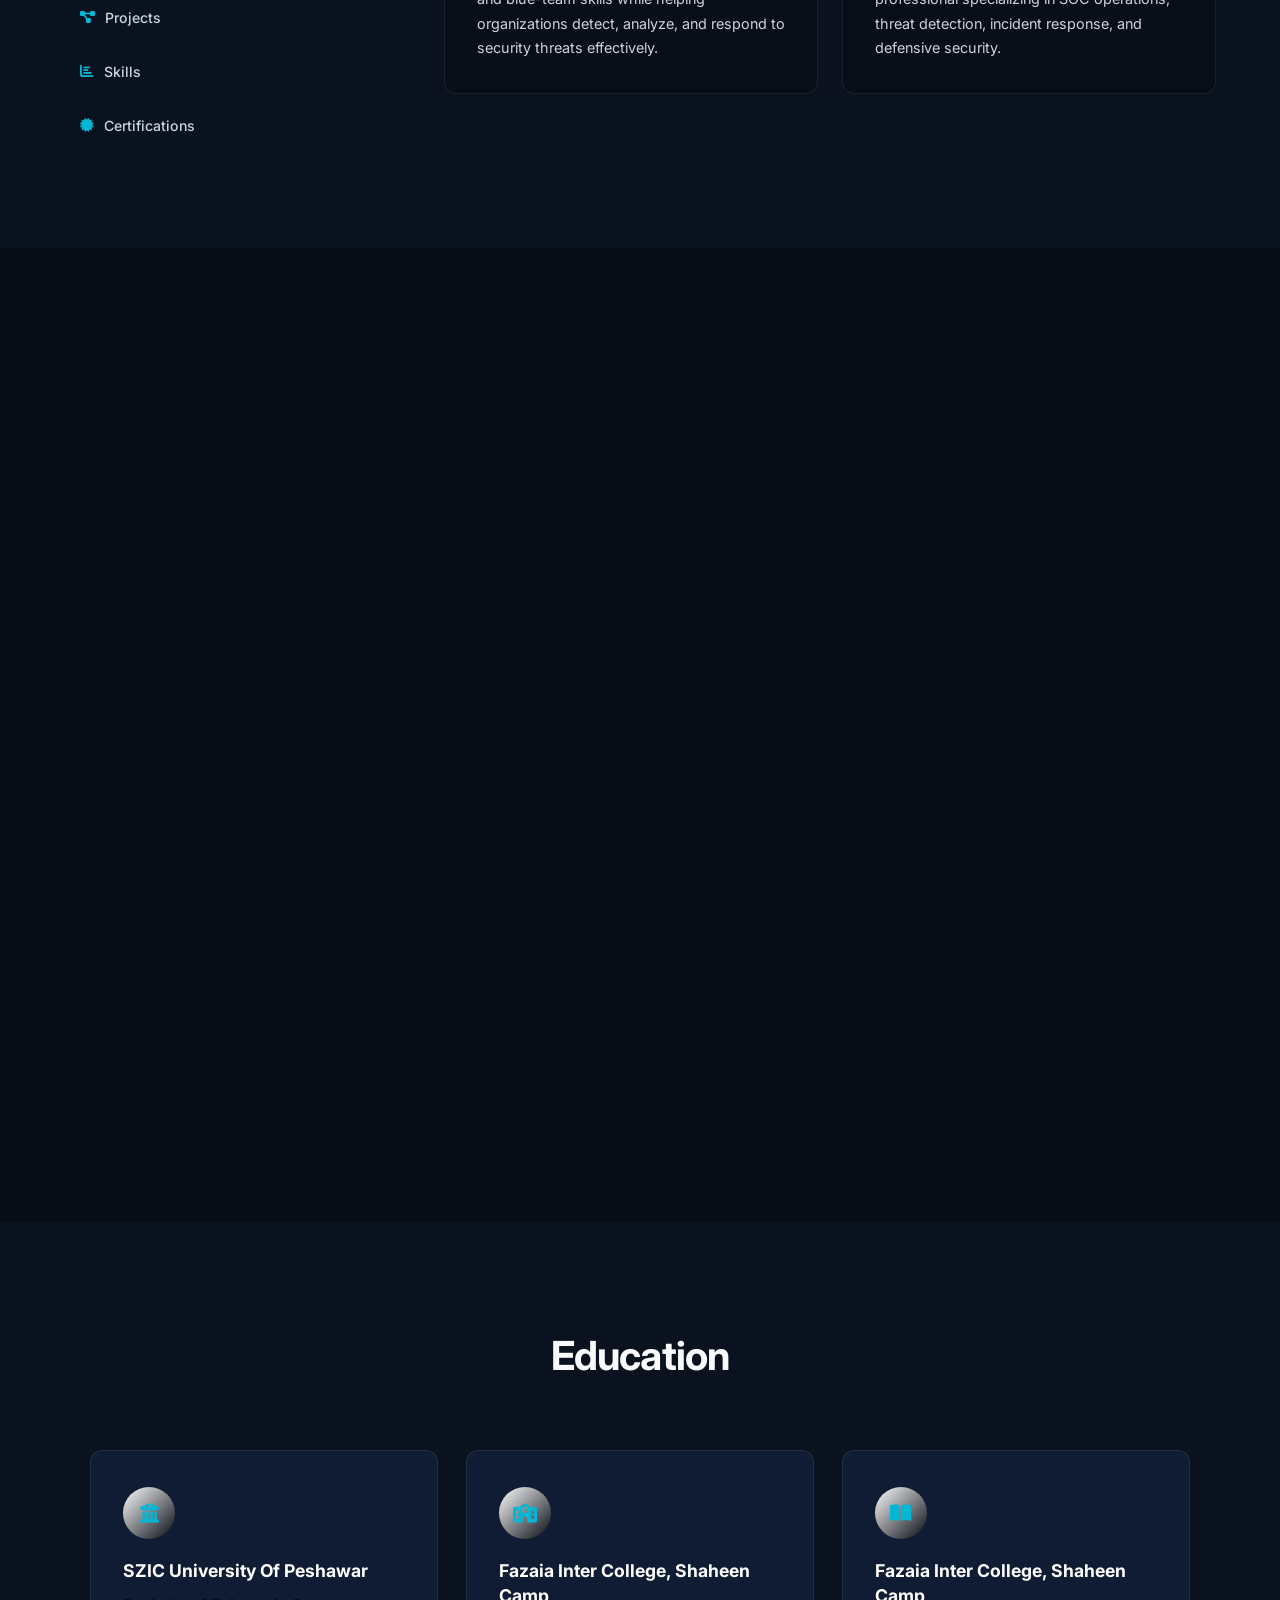
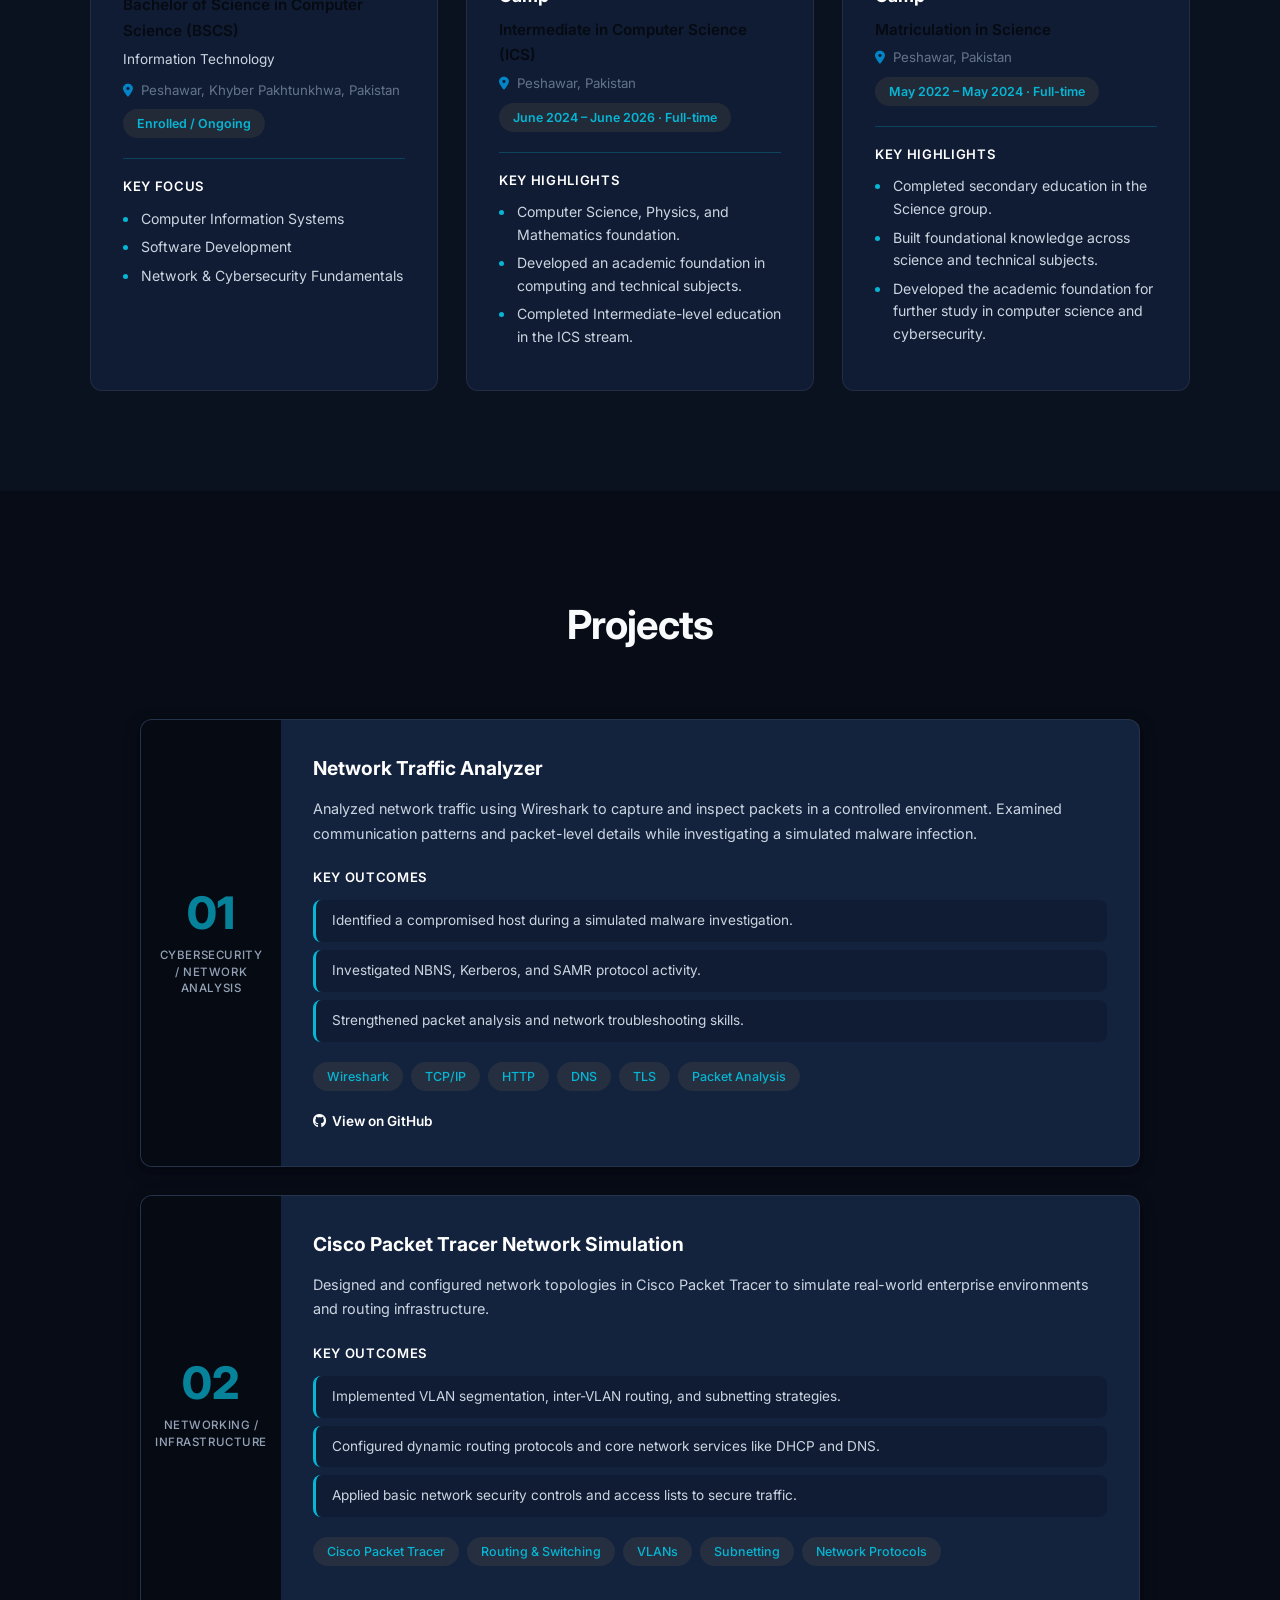
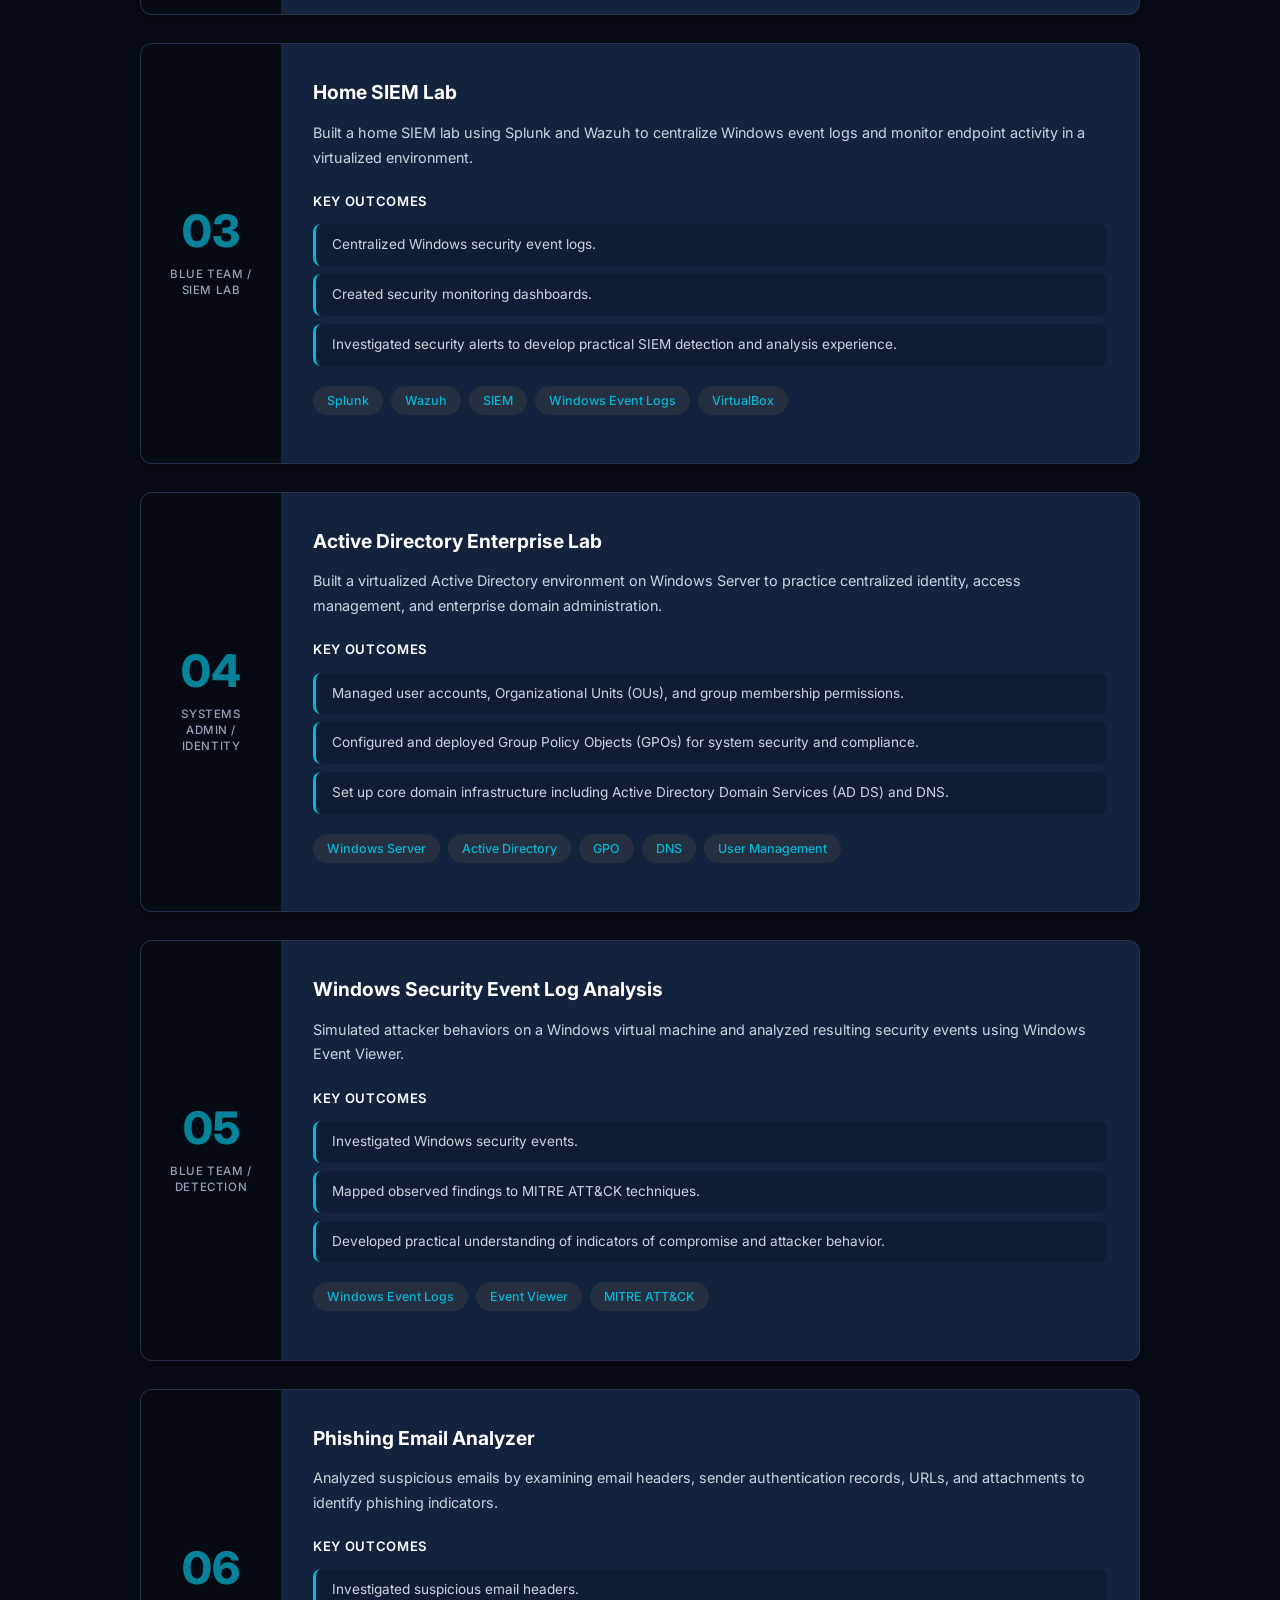
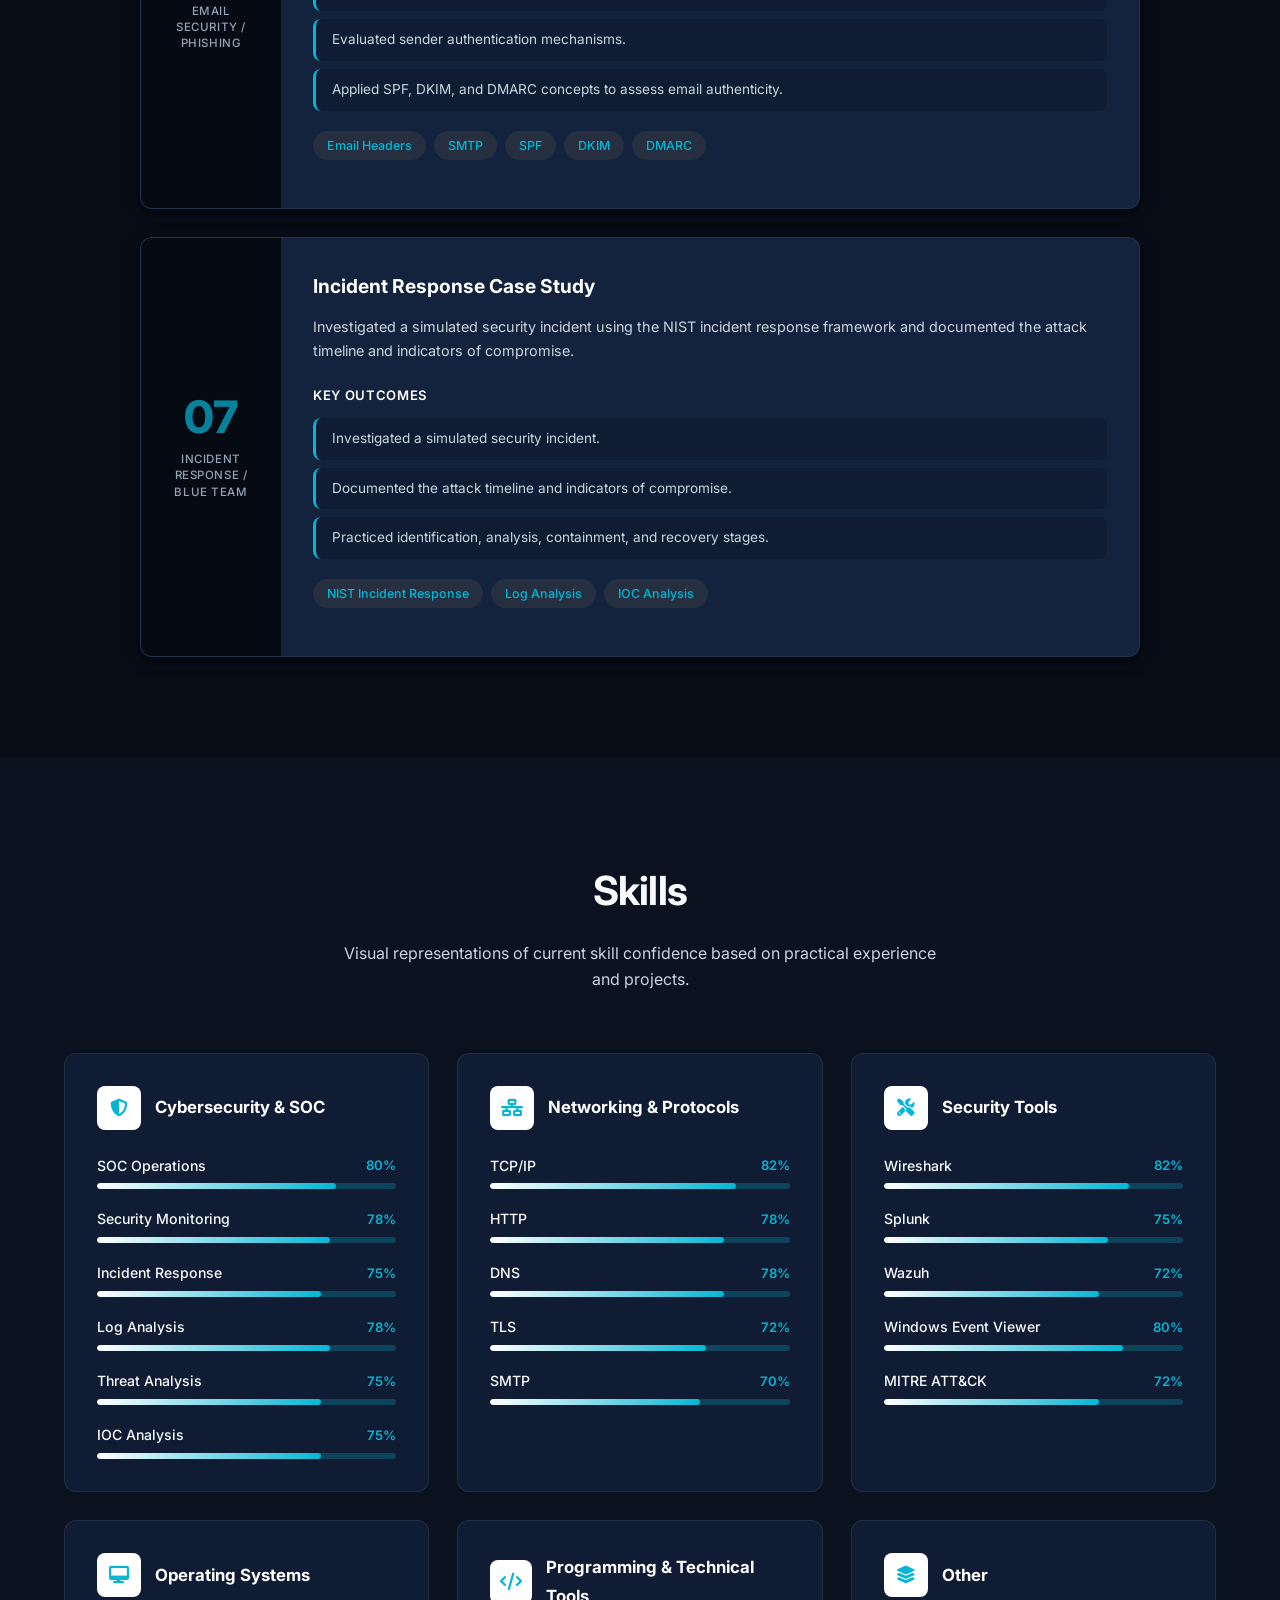
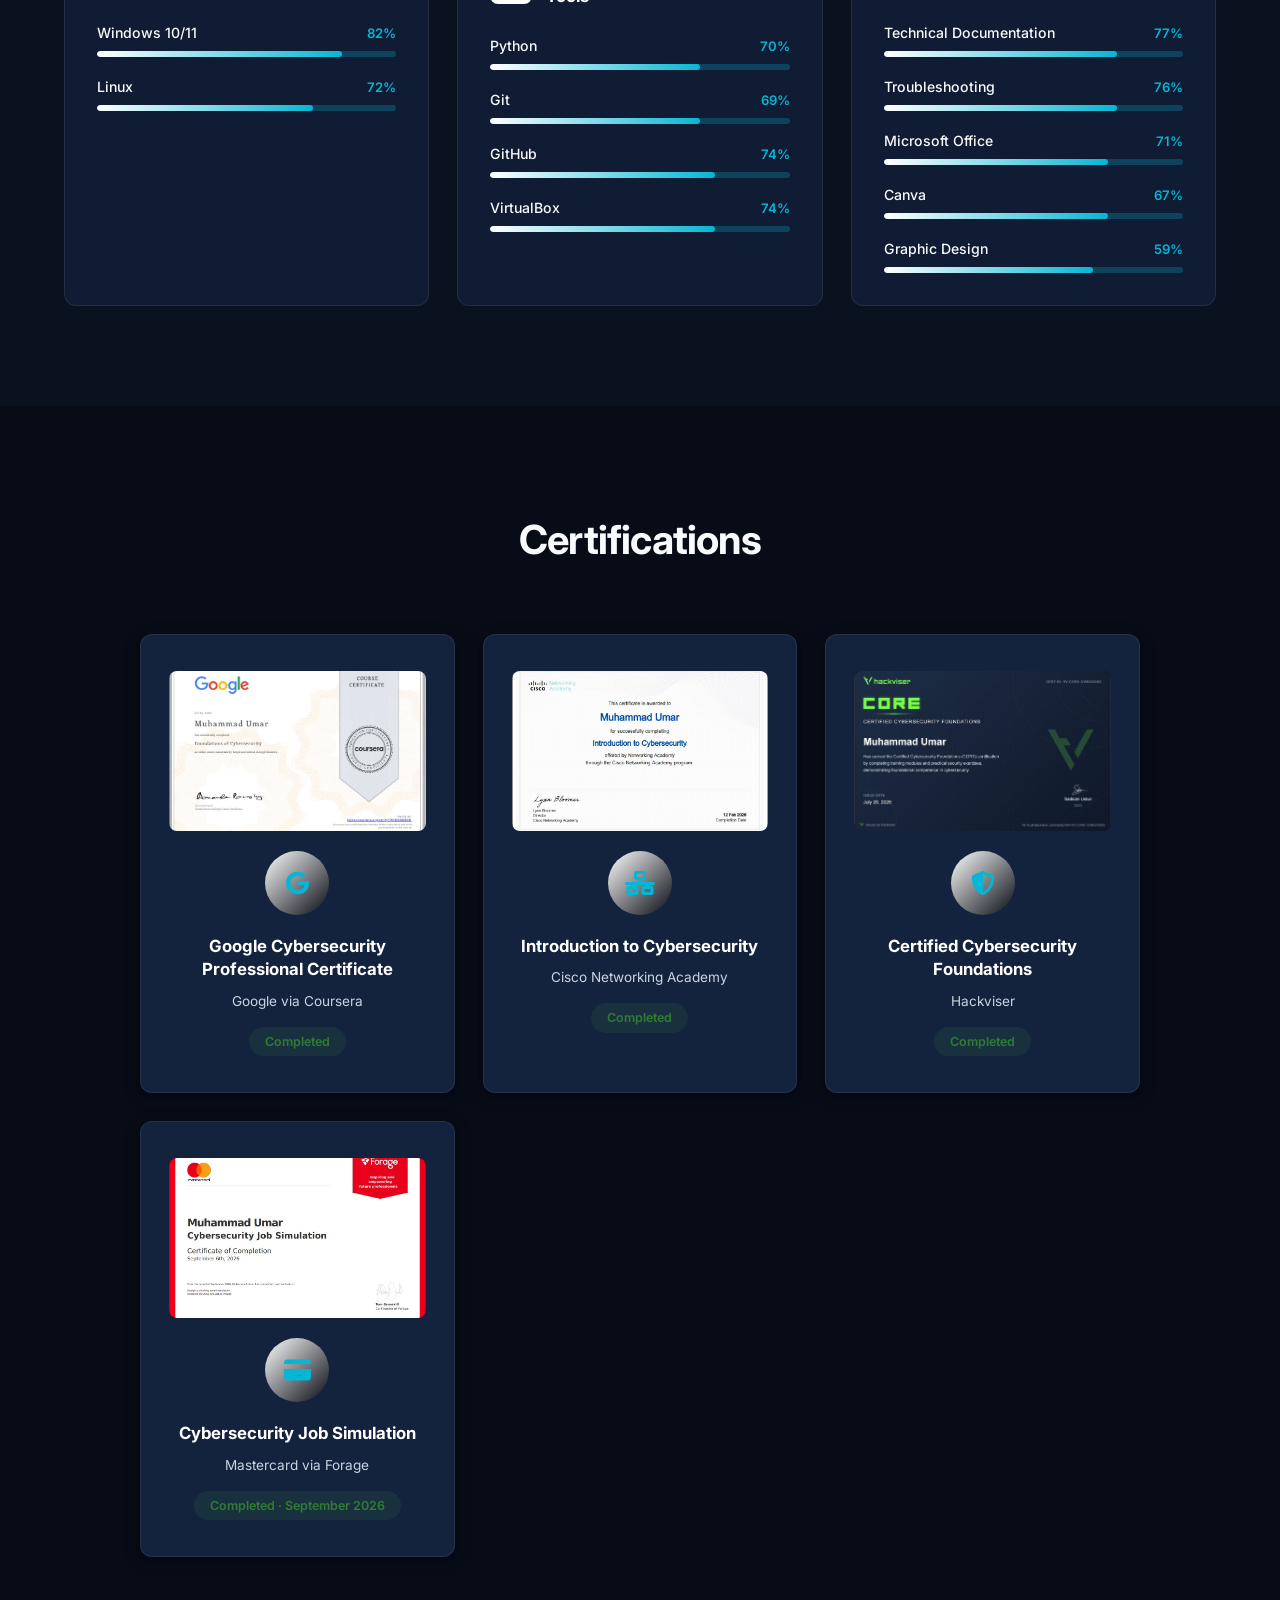
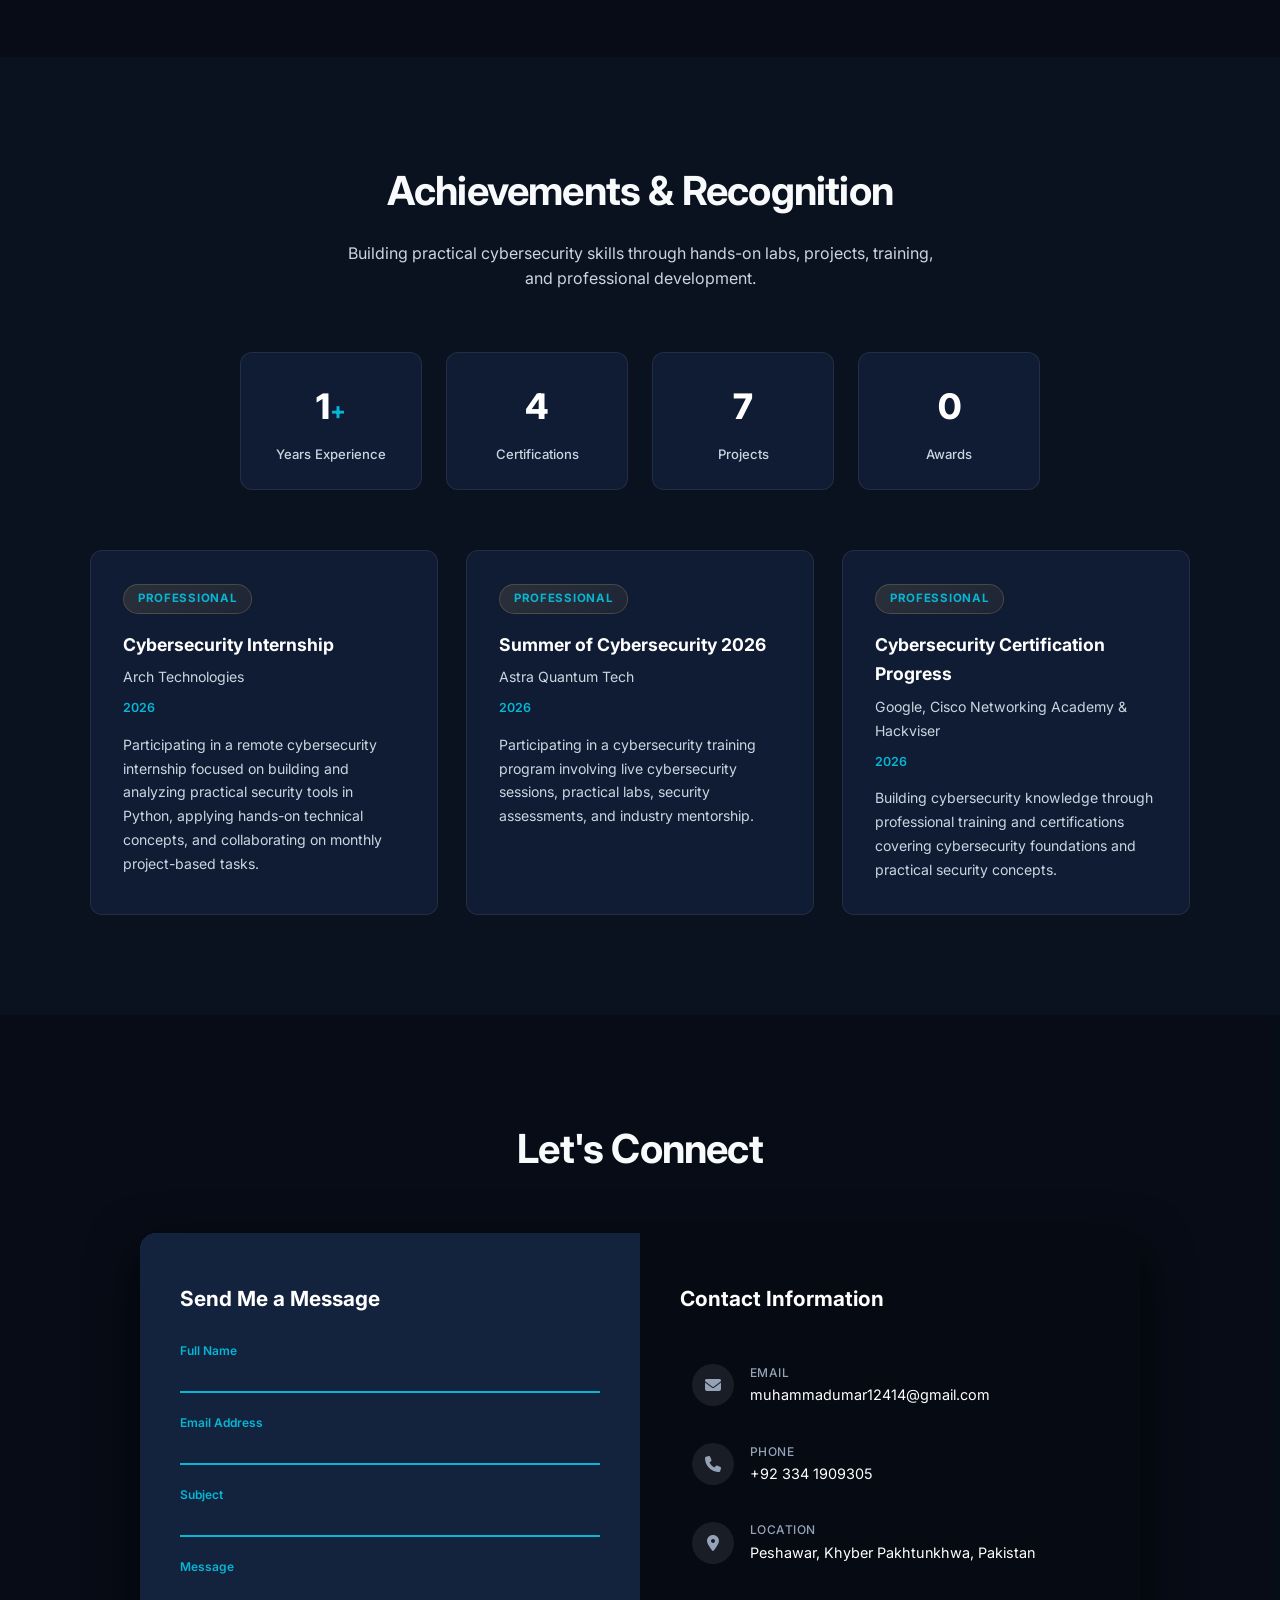
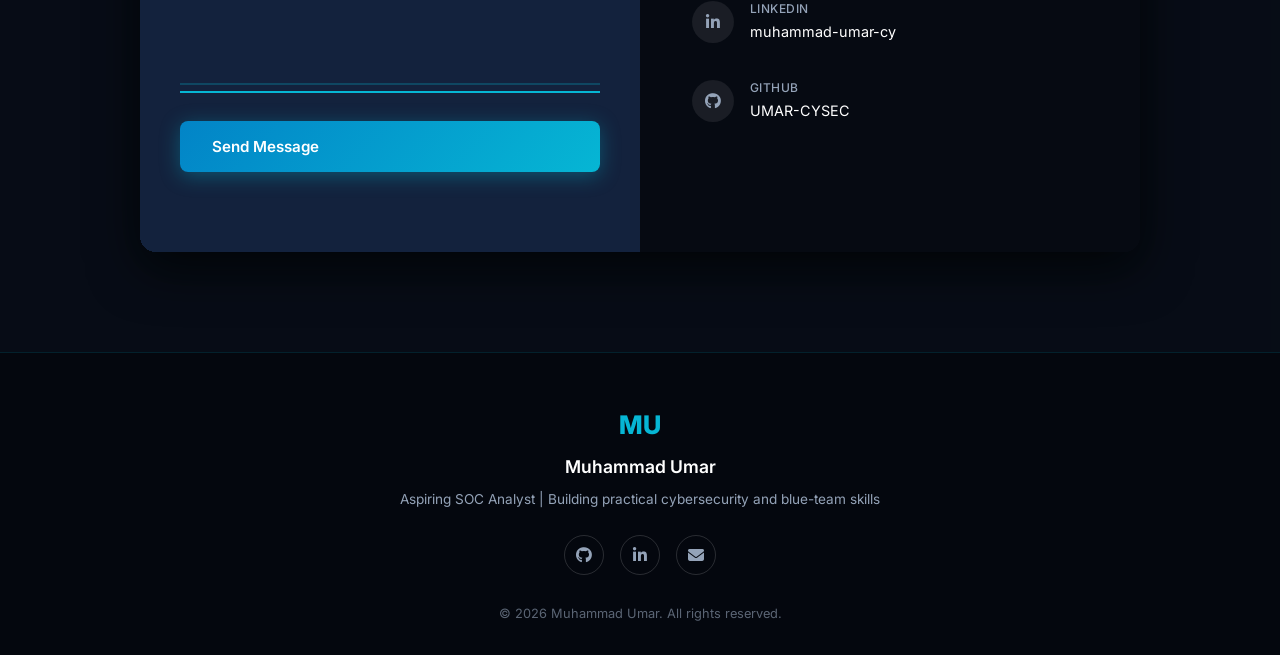
==== commit 59a41572: "Trim hero buttons, clean up nav" ====
--- a/index.html
+++ b/index.html
@@ -51,9 +51,7 @@
                 <p class="landing-designation" data-animate="fade-up" data-delay="200">Aspiring SOC Analyst | Cybersecurity Trainee</p>
                 <p class="landing-description" data-animate="fade-up" data-delay="300">Cybersecurity-focused aspiring SOC Analyst with hands-on experience in network traffic analysis, SIEM monitoring, Windows security log analysis, phishing analysis, and incident response. I work with tools and technologies including Wireshark, Splunk, Wazuh, Windows Event Viewer, Linux, TCP/IP, HTTP, DNS, and MITRE ATT&amp;CK. Through practical labs and security-focused projects, I am building strong blue-team and security operations skills. I am currently developing my capabilities toward a career in SOC operations and cybersecurity. Open to SOC Analyst Intern and Cybersecurity Intern opportunities.</p>
                 <div class="cta-buttons" data-animate="fade-up" data-delay="400">
-                    <a href="#about" class="btn btn-primary">Learn More About Me</a>
                     <a href="muhammad-umar-resume.pdf" download="Muhammad_Umar_Resume.pdf" class="btn btn-cv"><i class="fa-solid fa-file-arrow-down"></i> Download CV</a>
-                    <a href="game.html" class="btn btn-game"><i class="fa-solid fa-gamepad"></i> Wanna Play A Game?</a>
                     <a href="#contact" class="btn btn-secondary">Get In Touch</a>
                 </div>
                 <div class="social-icons" data-animate="pop-in" data-delay="600">
@@ -181,7 +179,7 @@
                 <!-- Education Card 1 -->
                 <div class="education-card" data-animate="drop-in">
                     <div class="edu-icon"><i class="fa-solid fa-university"></i></div>
-                    <h3 class="edu-institution">Abasyn University</h3>
+                    <h3 class="edu-institution">SZIC University Of Peshawar</h3>
                     <h4 class="edu-degree">Bachelor of Science in Computer Science (BSCS)</h4>
                     <p class="edu-field">Information Technology</p>
                     <p class="edu-location"><i class="fa-solid fa-location-dot"></i> Peshawar, Khyber Pakhtunkhwa, Pakistan</p>
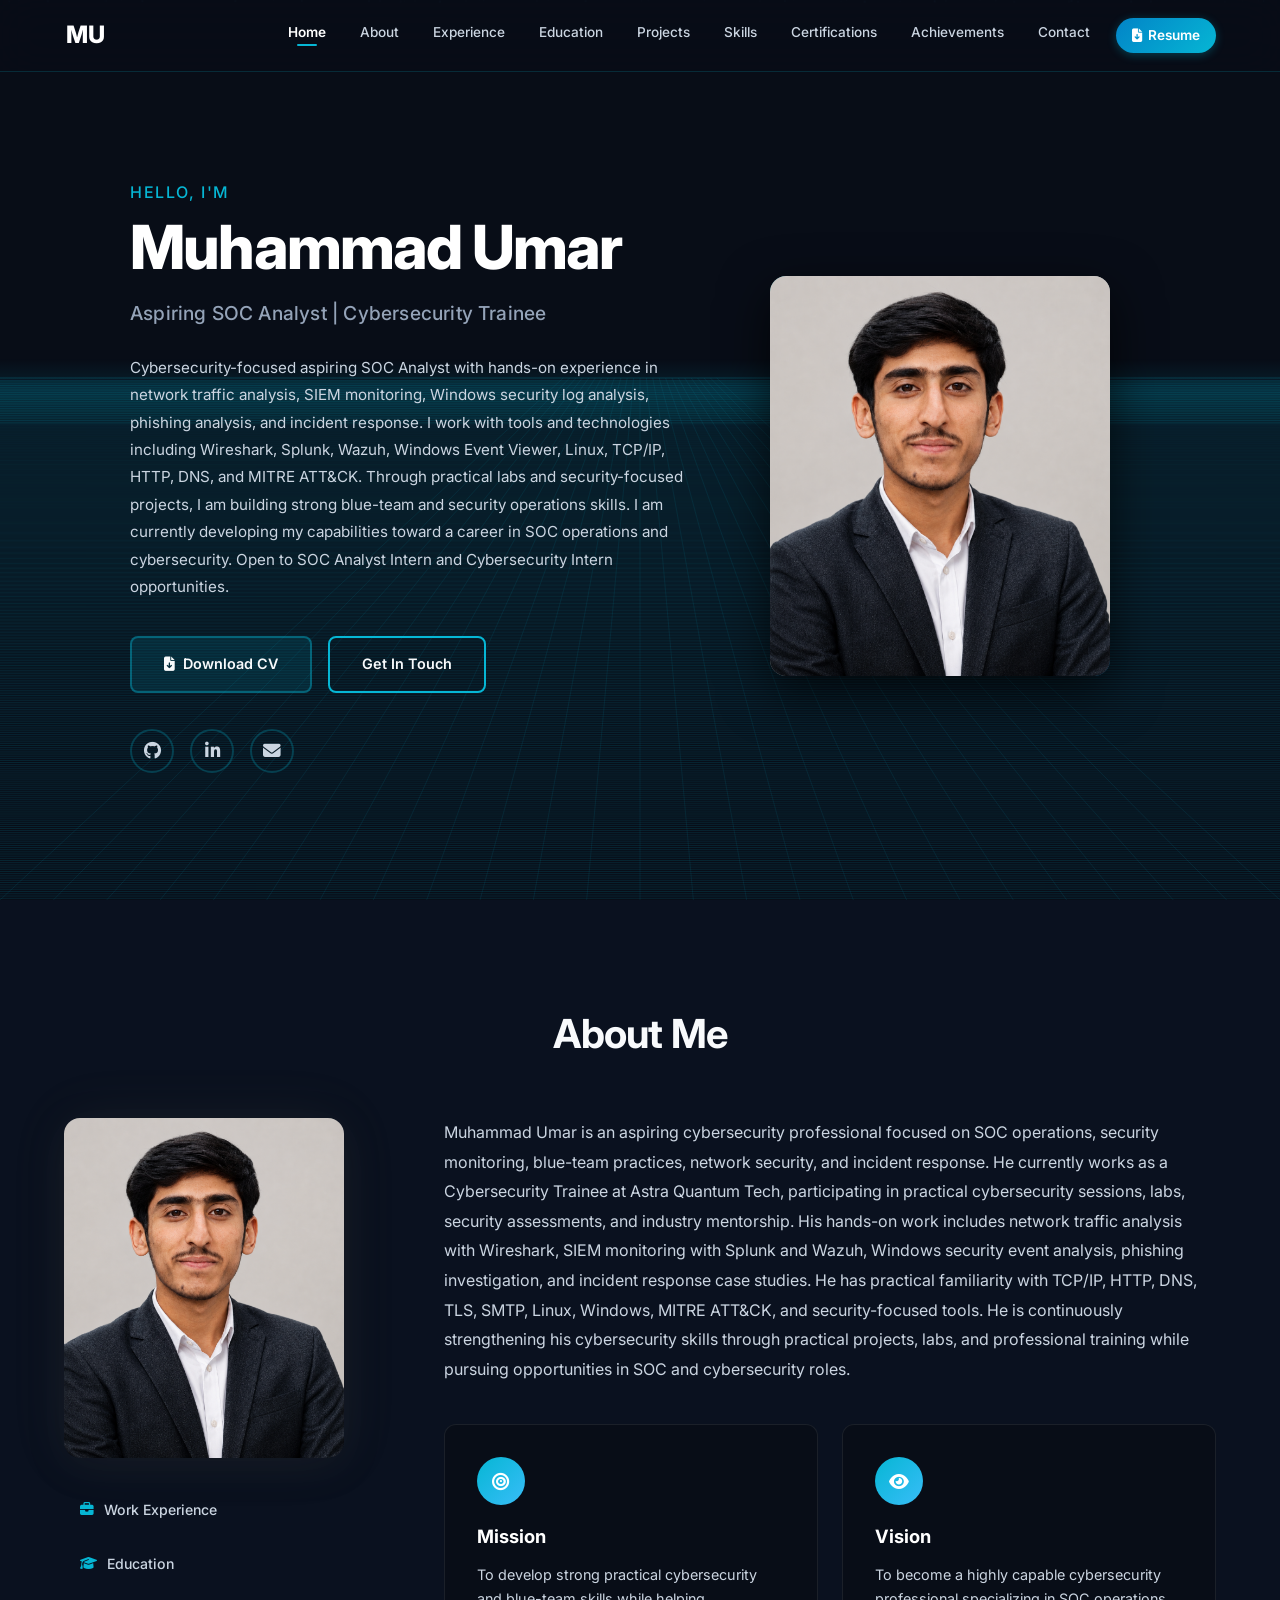
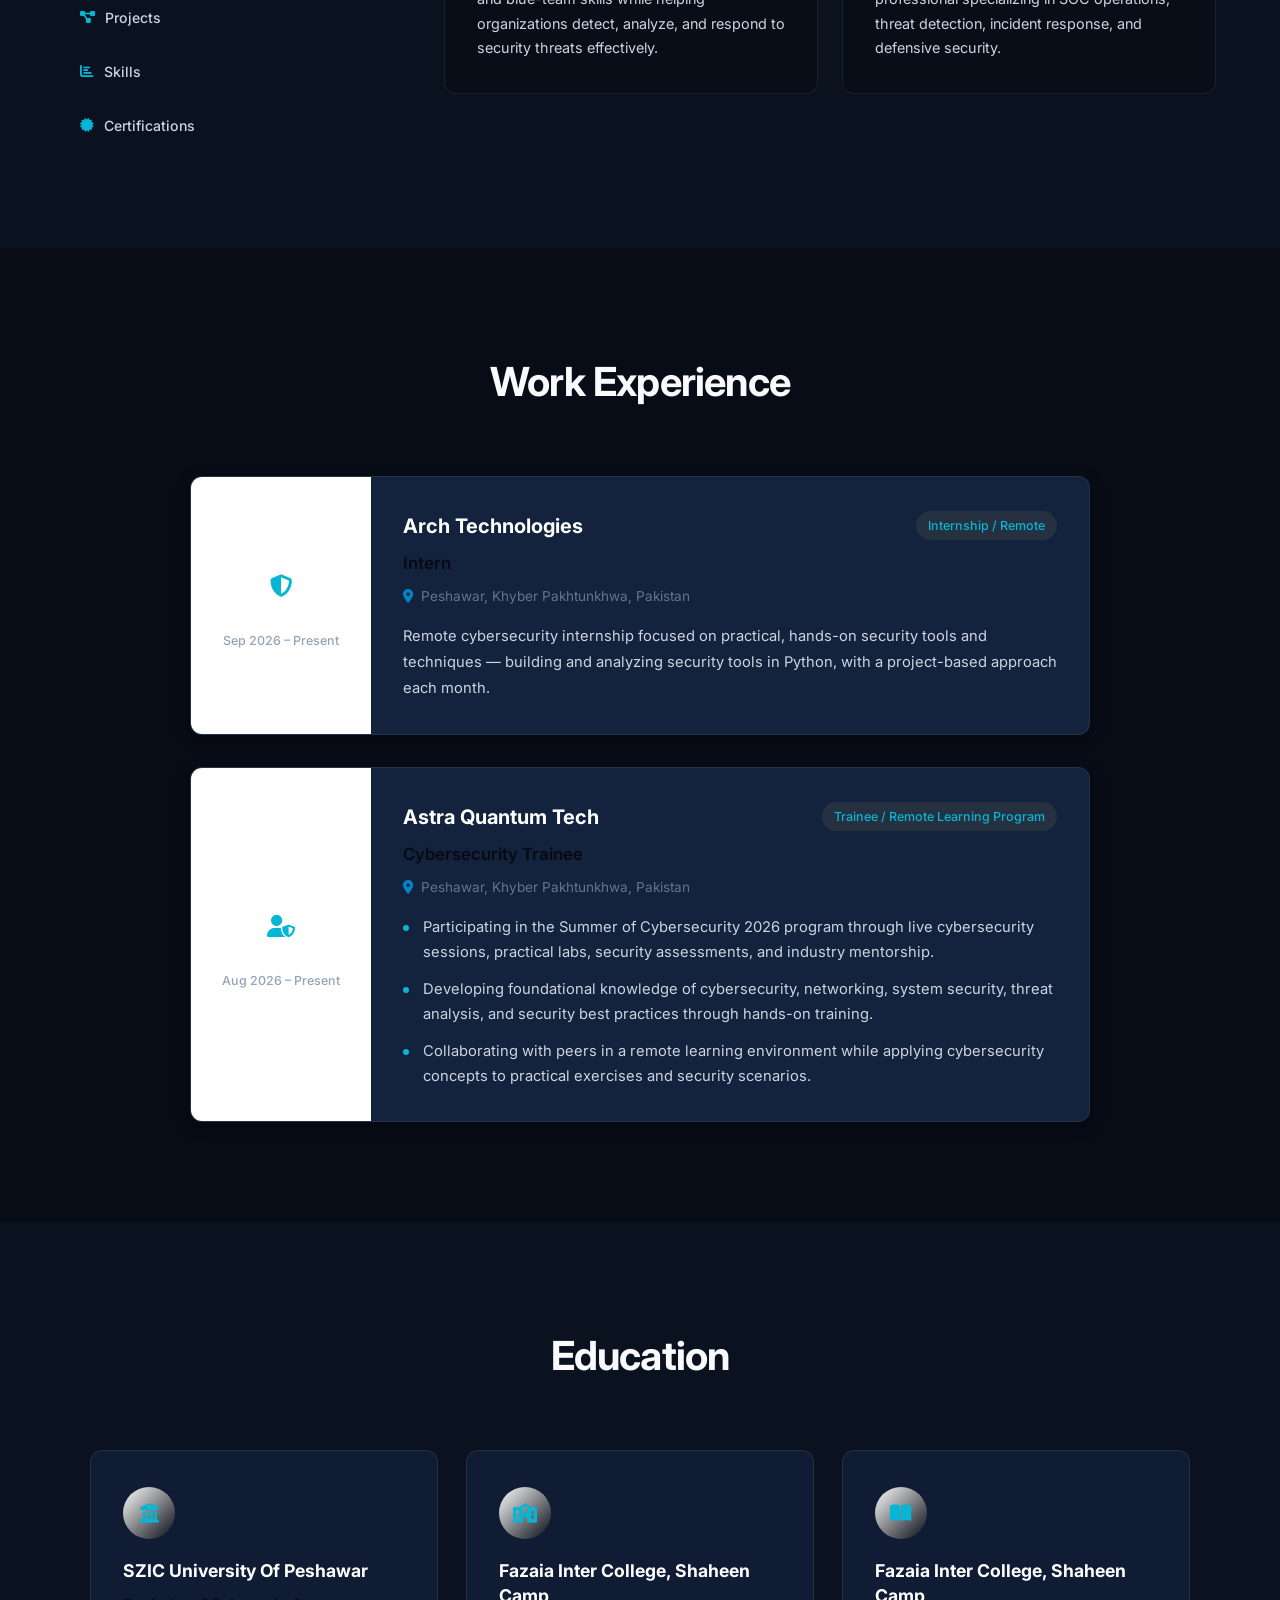
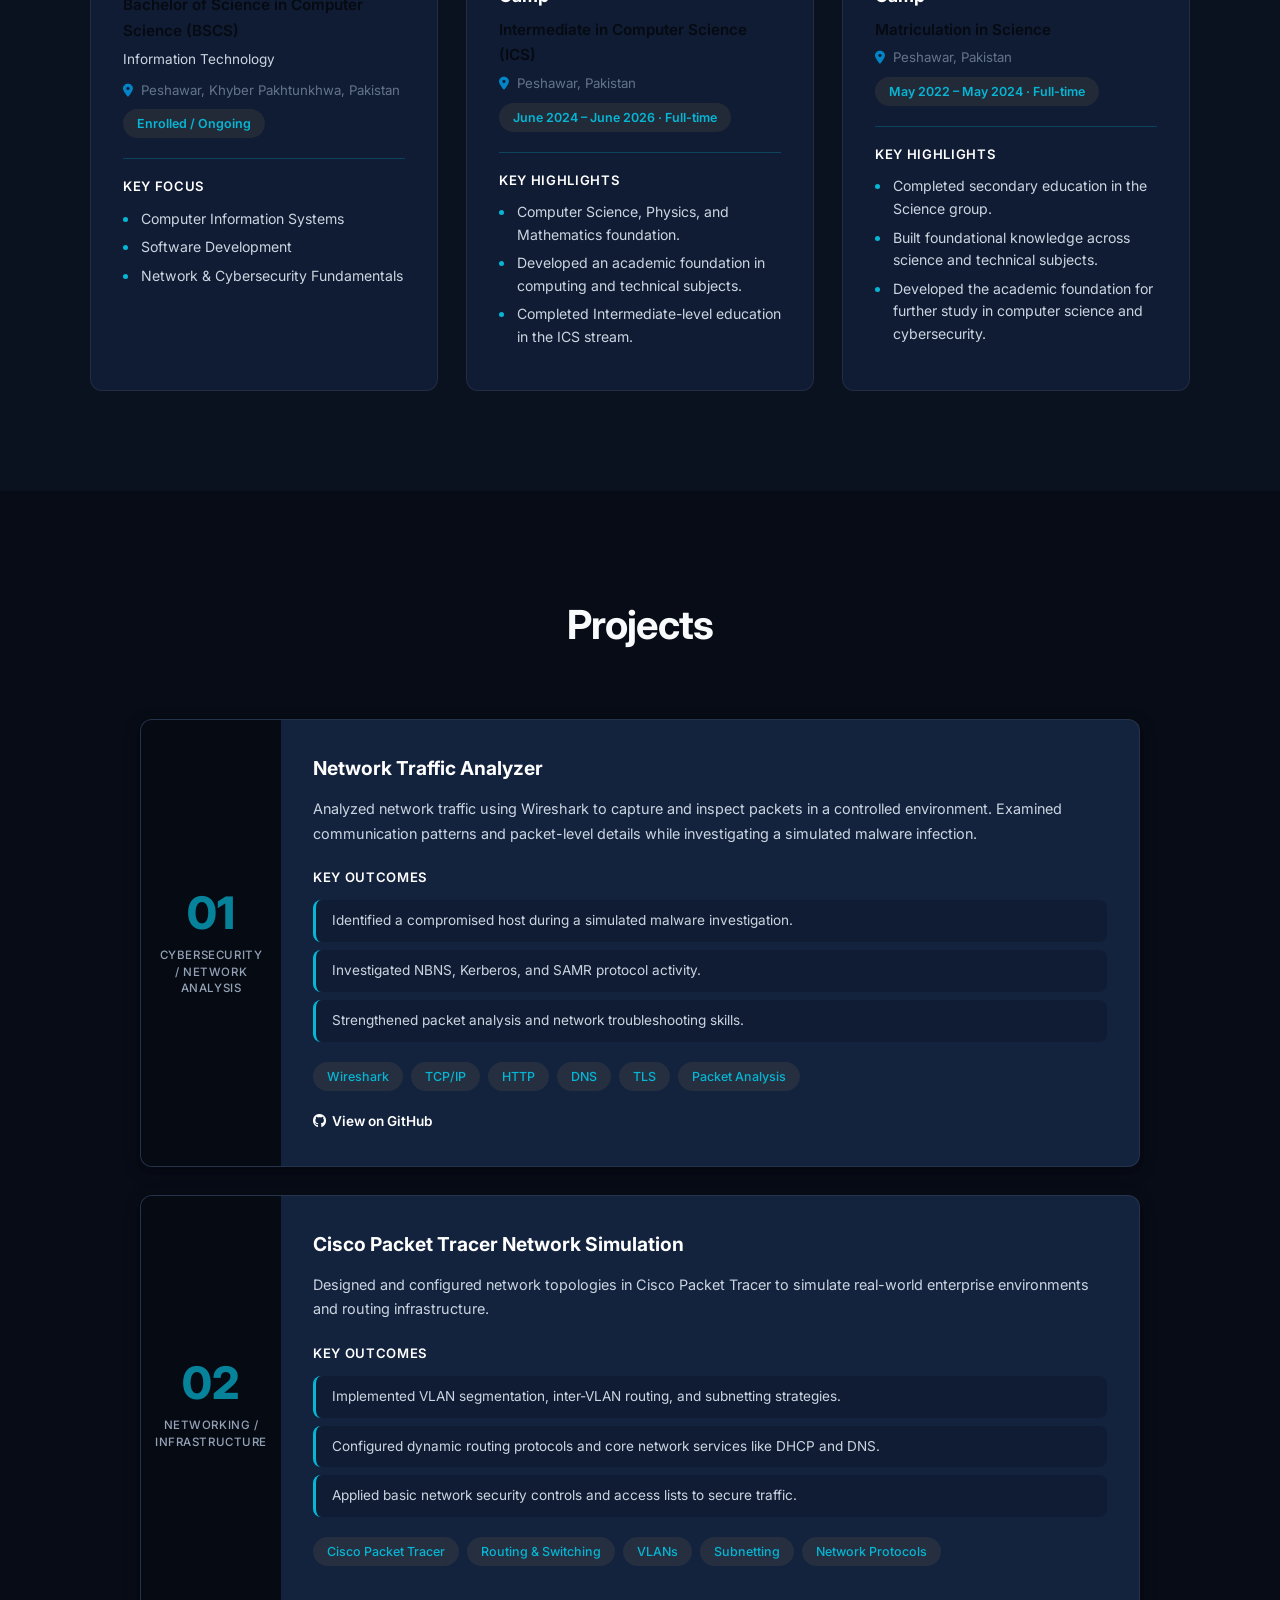
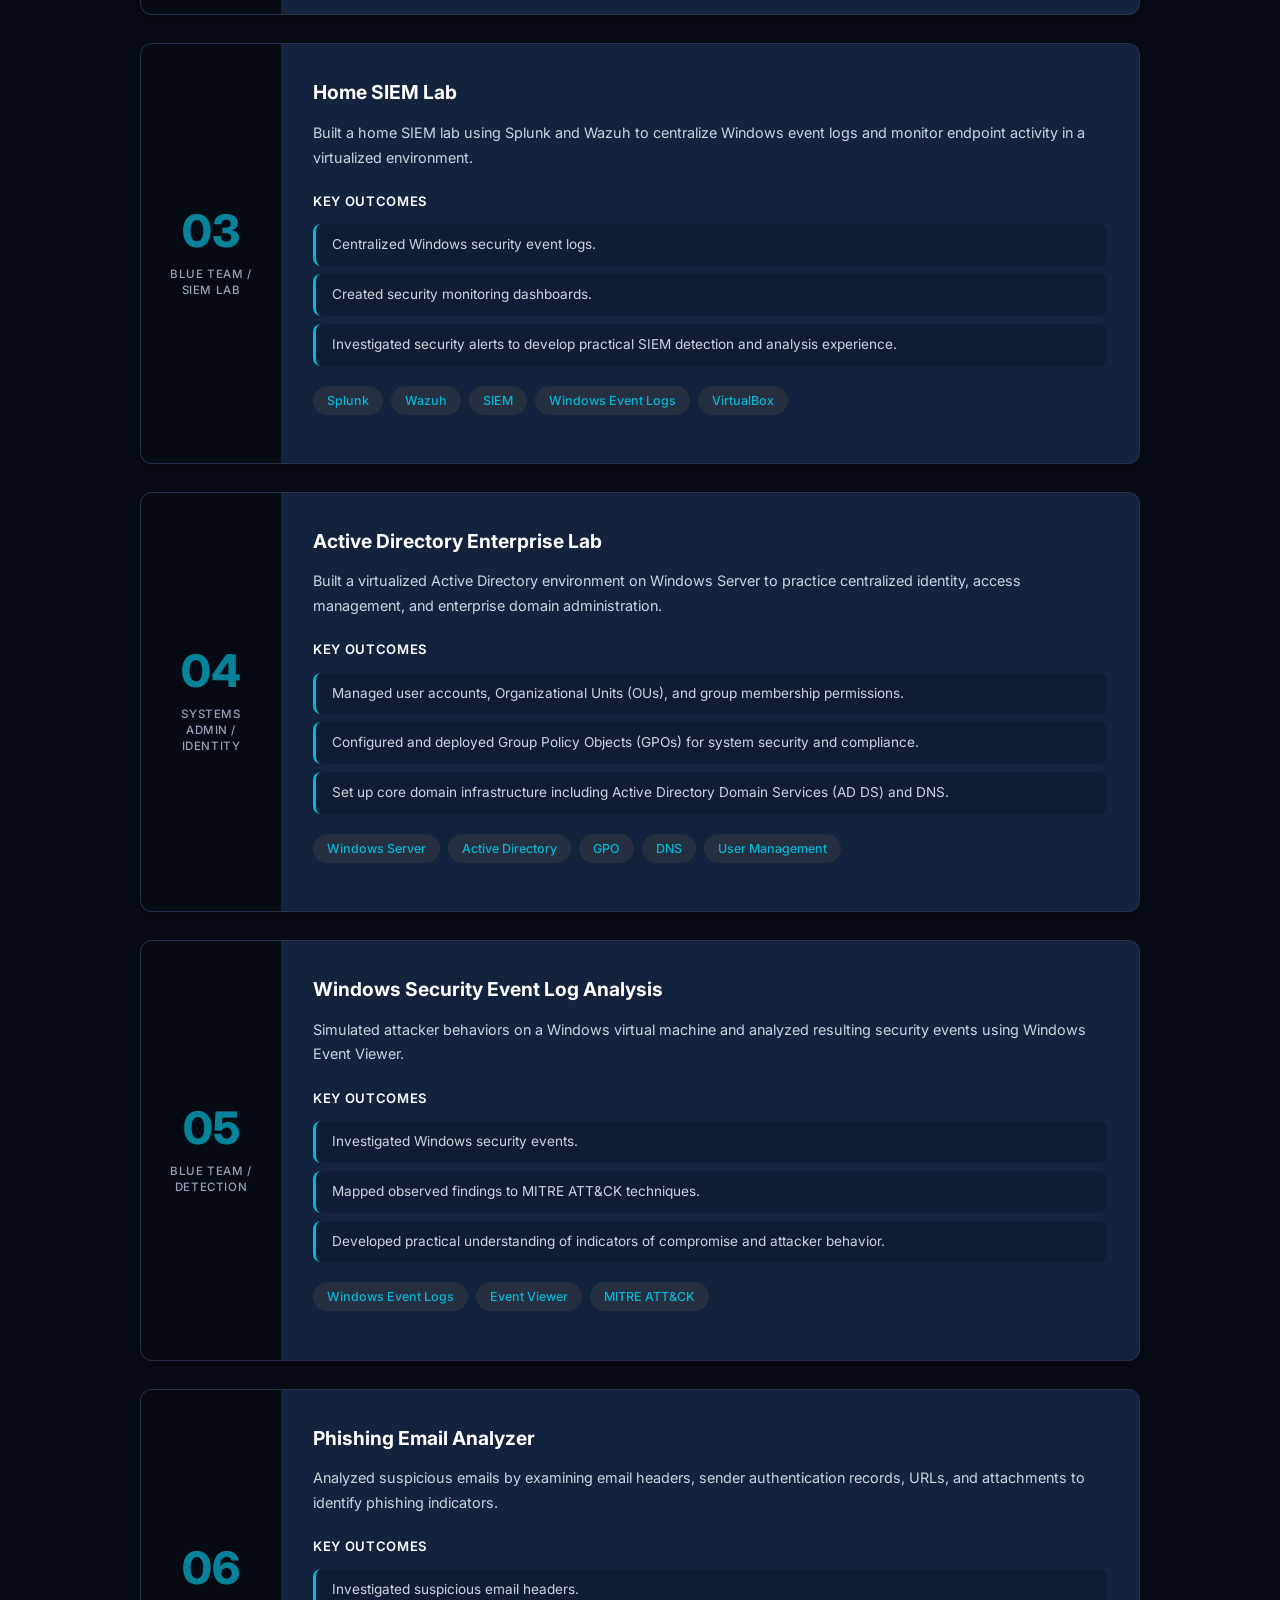
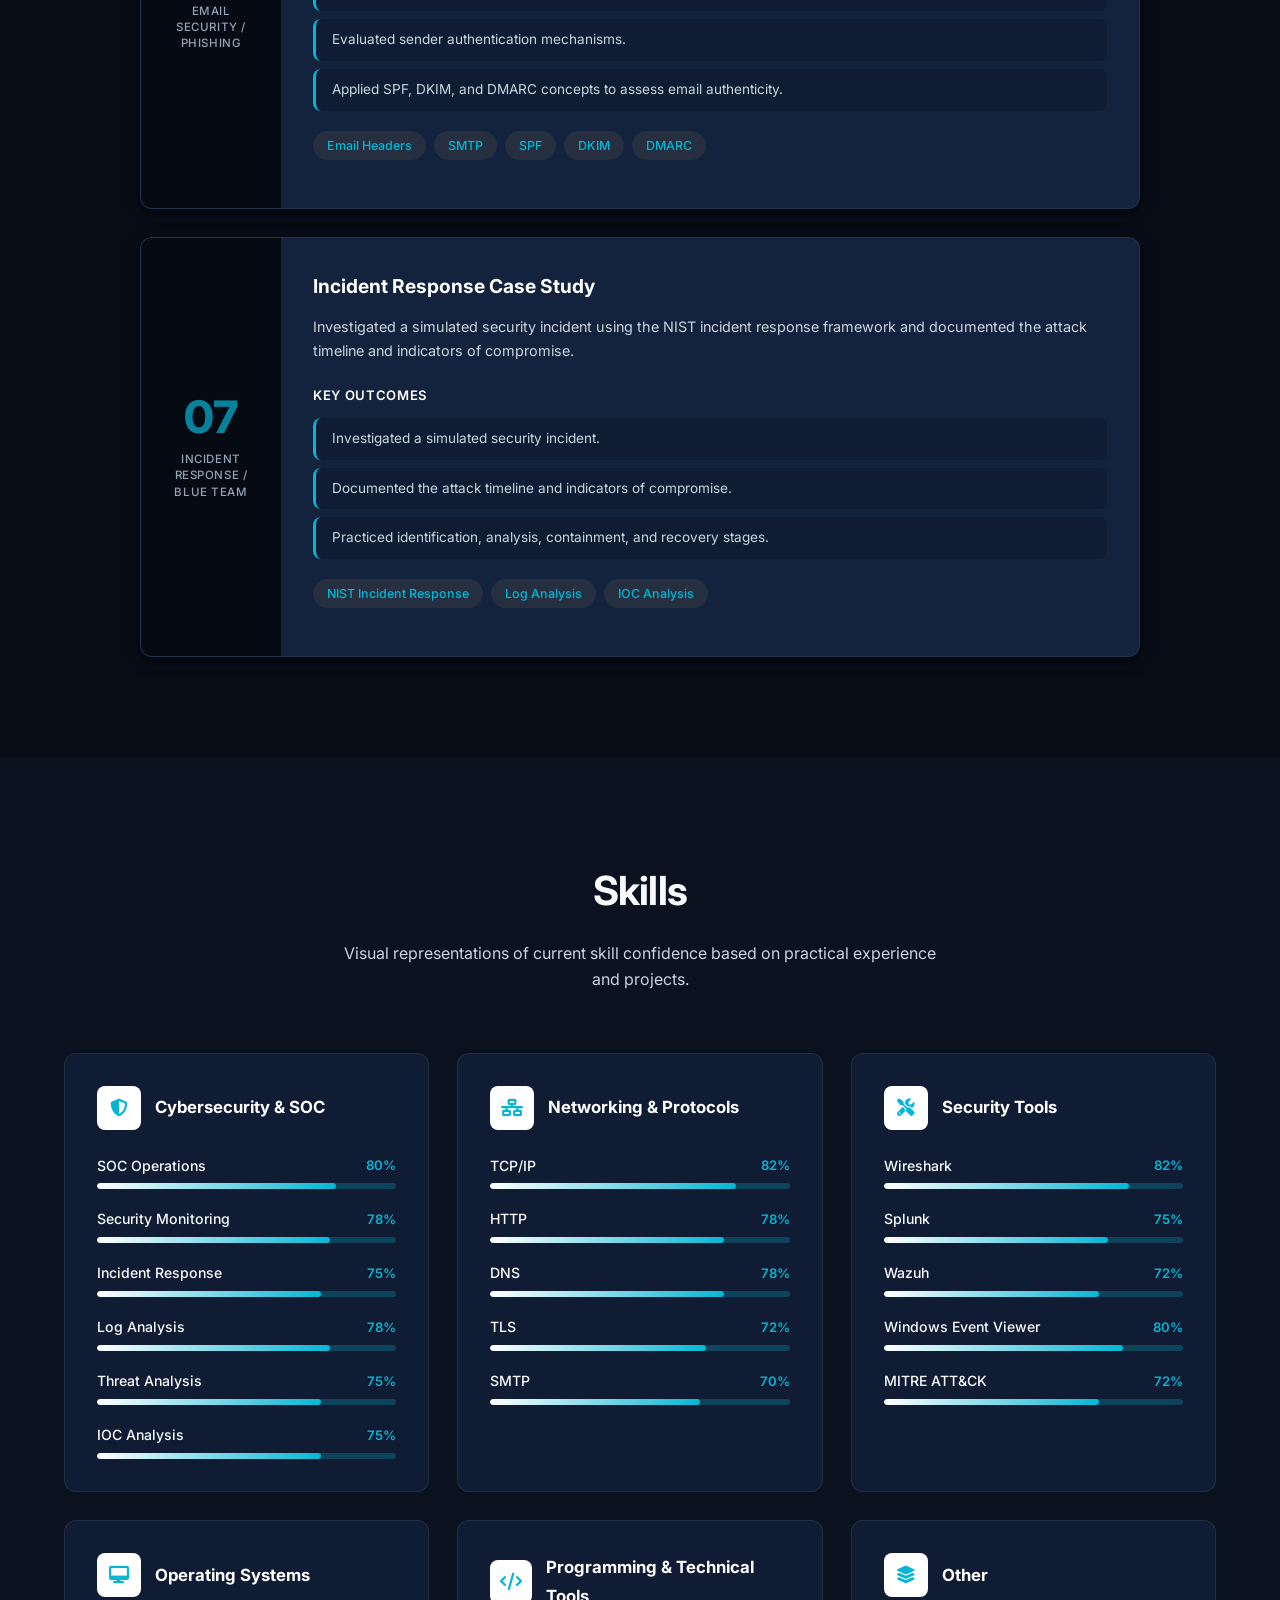
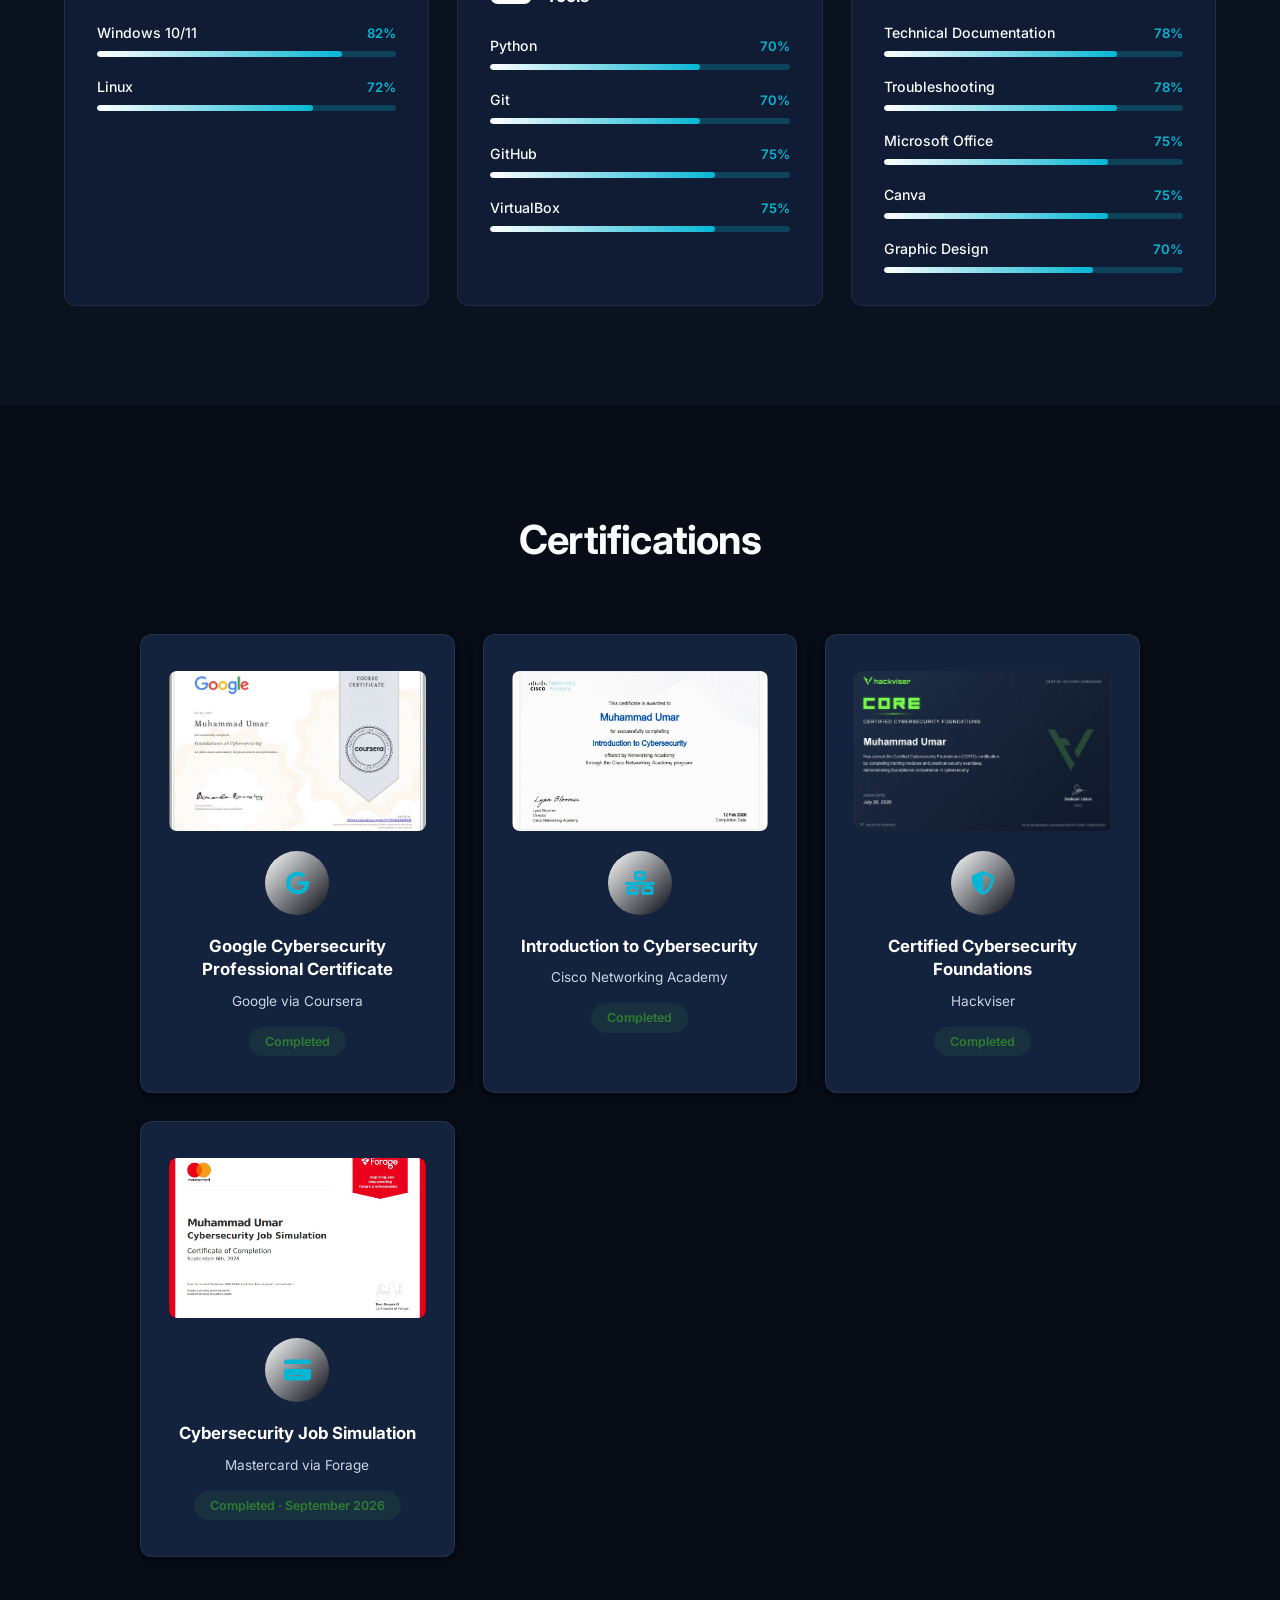
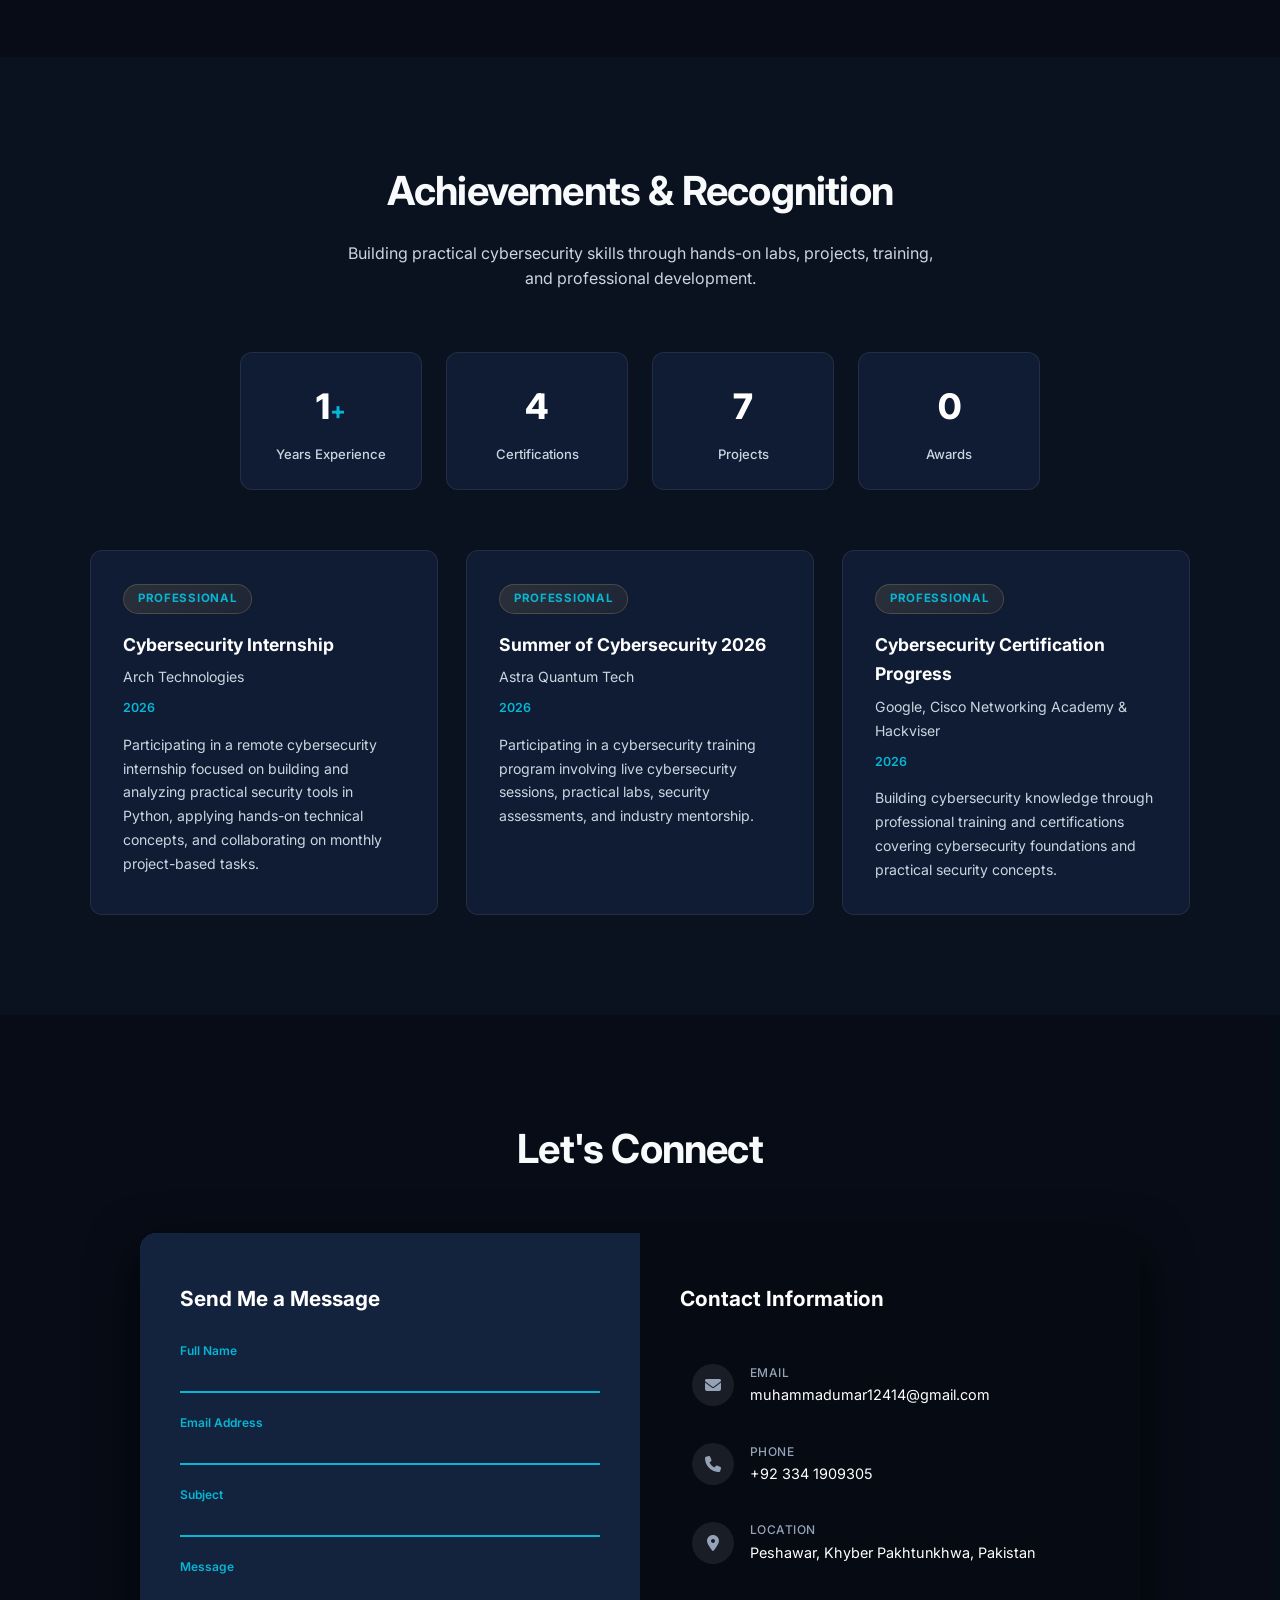
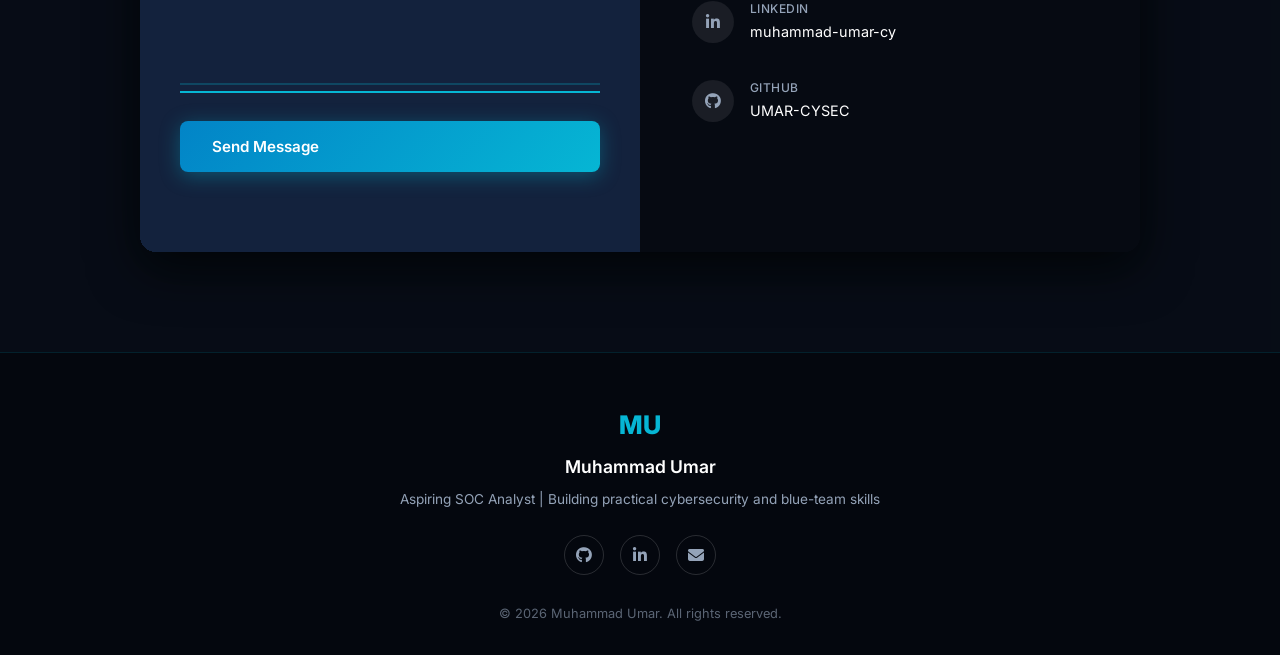
==== commit 0a3f87f8: "Remove the game" ====
--- a/index.html
+++ b/index.html
@@ -35,7 +35,6 @@
                 <li><a href="#skills">Skills</a></li>
                 <li><a href="#certifications">Certifications</a></li>
                 <li><a href="#achievements">Achievements</a></li>
-                <li><a href="game.html" class="nav-game-link"><i class="fa-solid fa-gamepad"></i> Mini Game</a></li>
                 <li><a href="#contact">Contact</a></li>
                 <li><a href="muhammad-umar-resume.pdf" download="Muhammad_Umar_Resume.pdf" class="nav-cv-btn"><i class="fa-solid fa-file-arrow-down"></i> Resume</a></li>
             </ul>
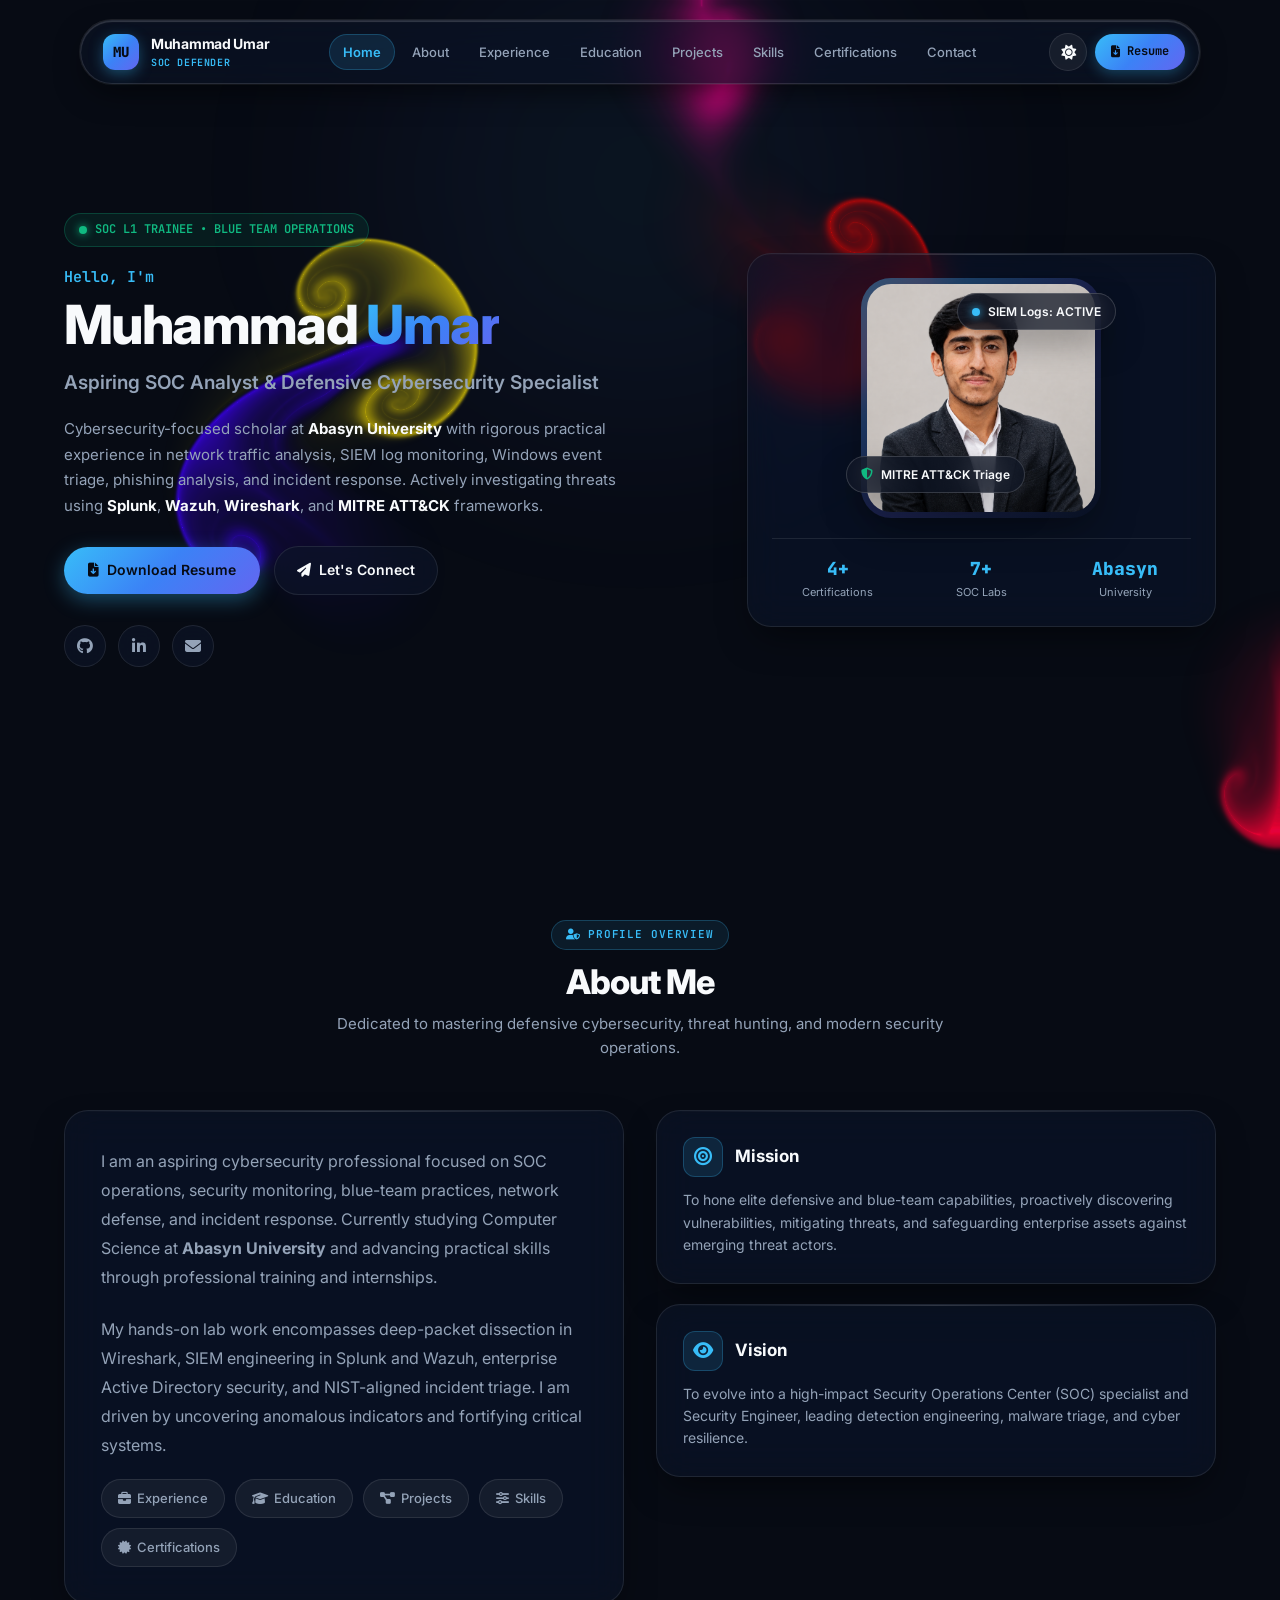
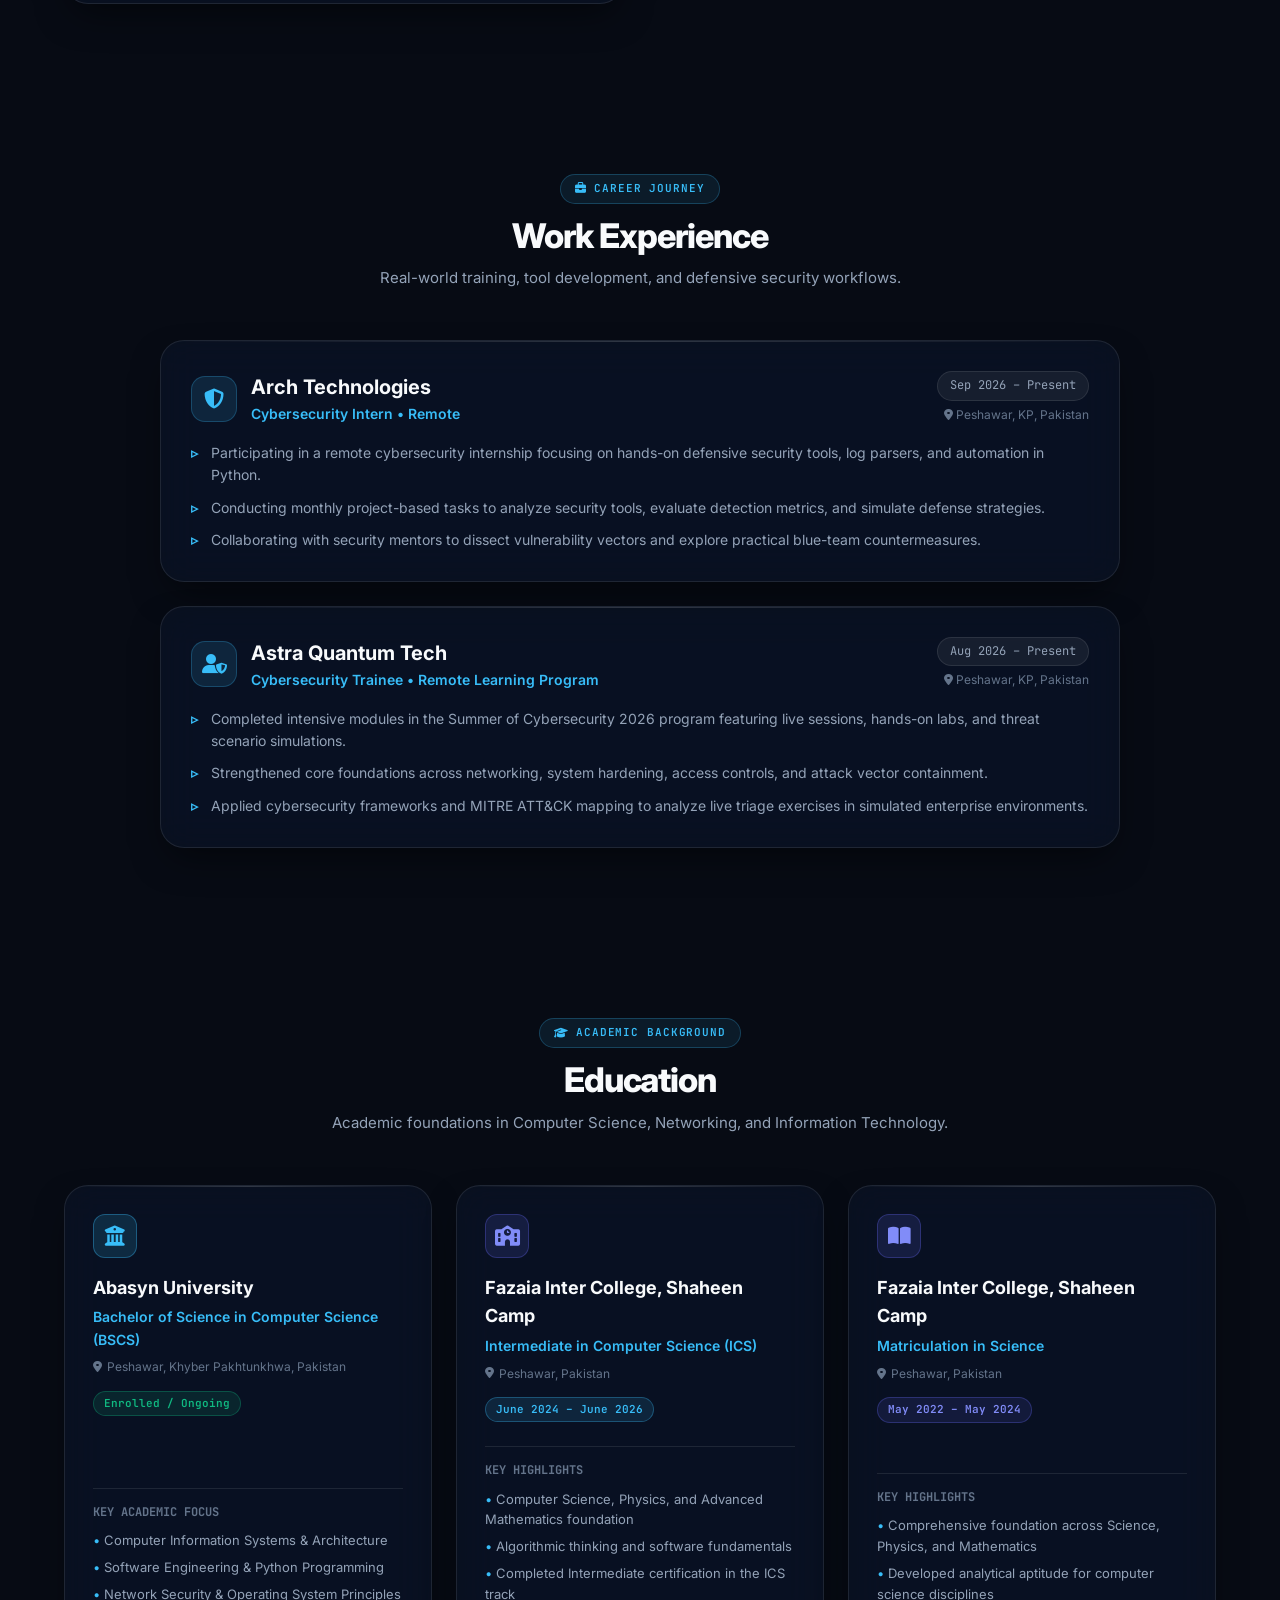
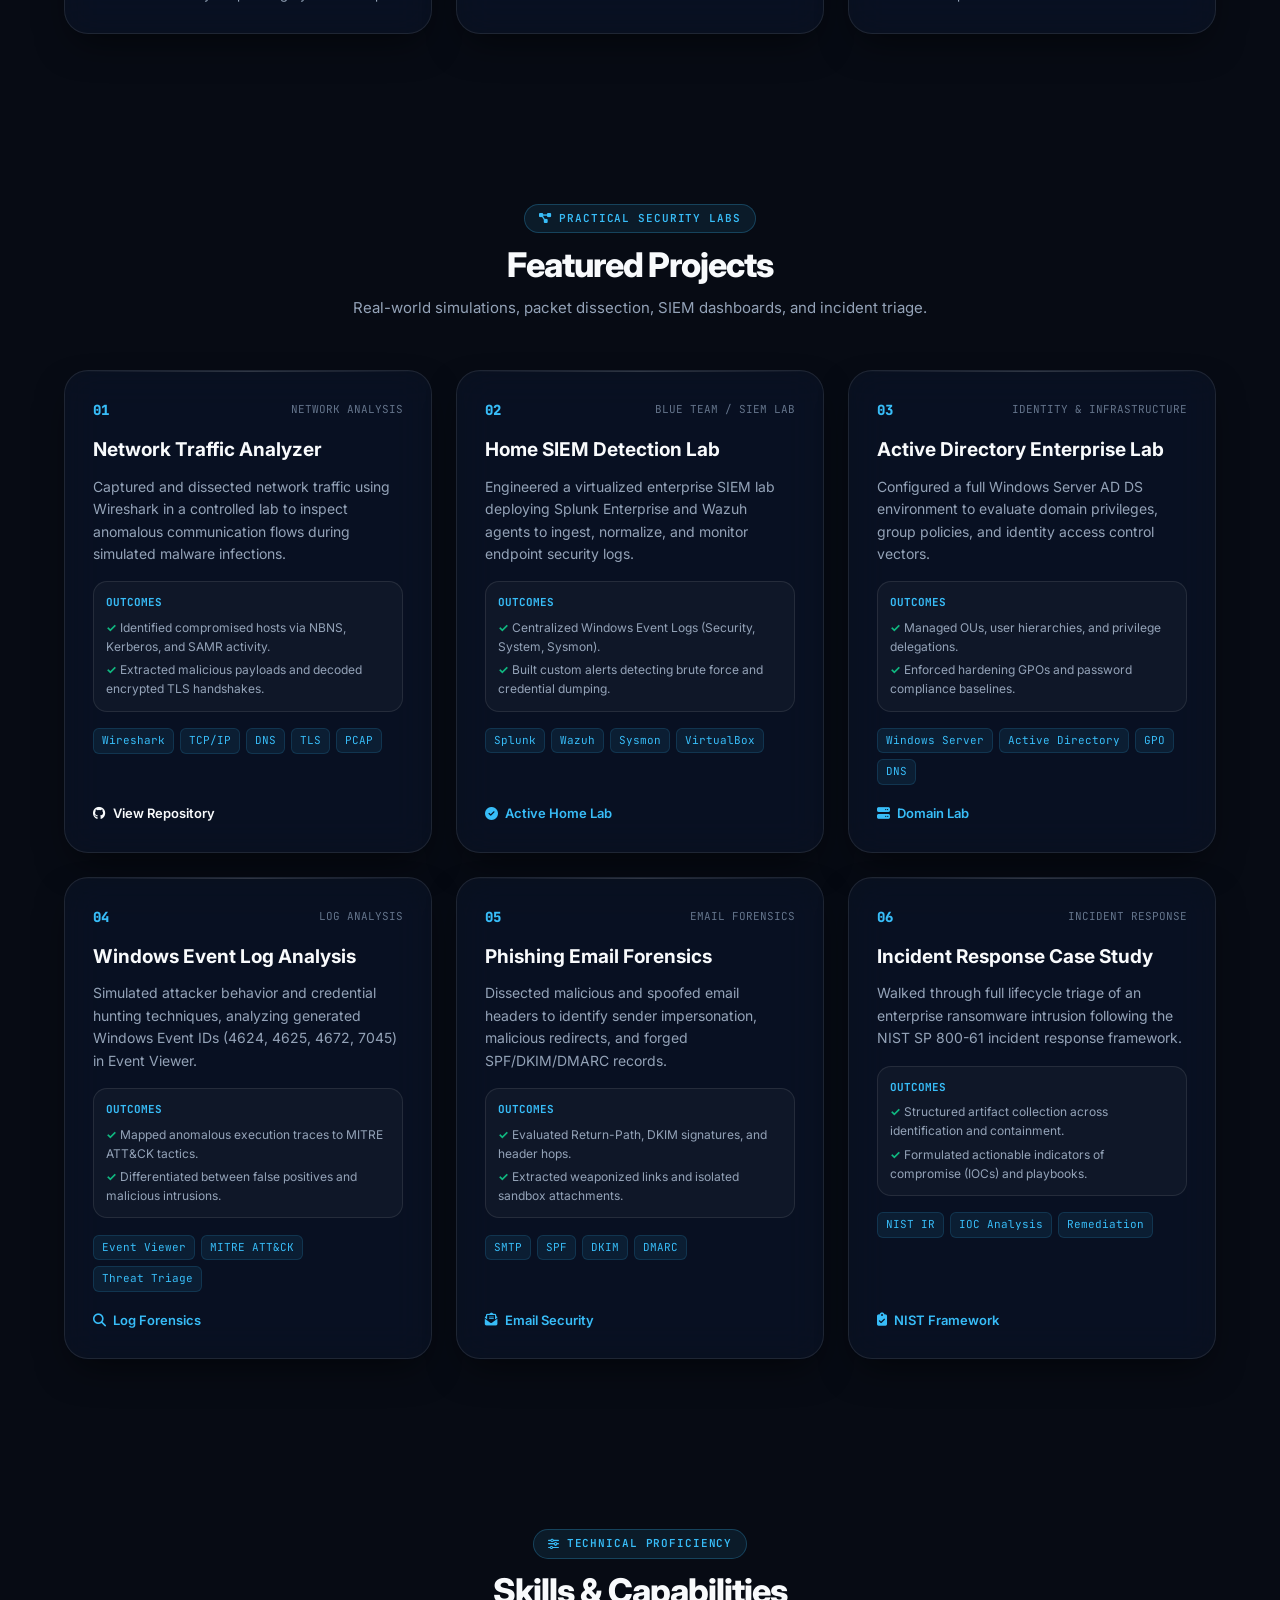
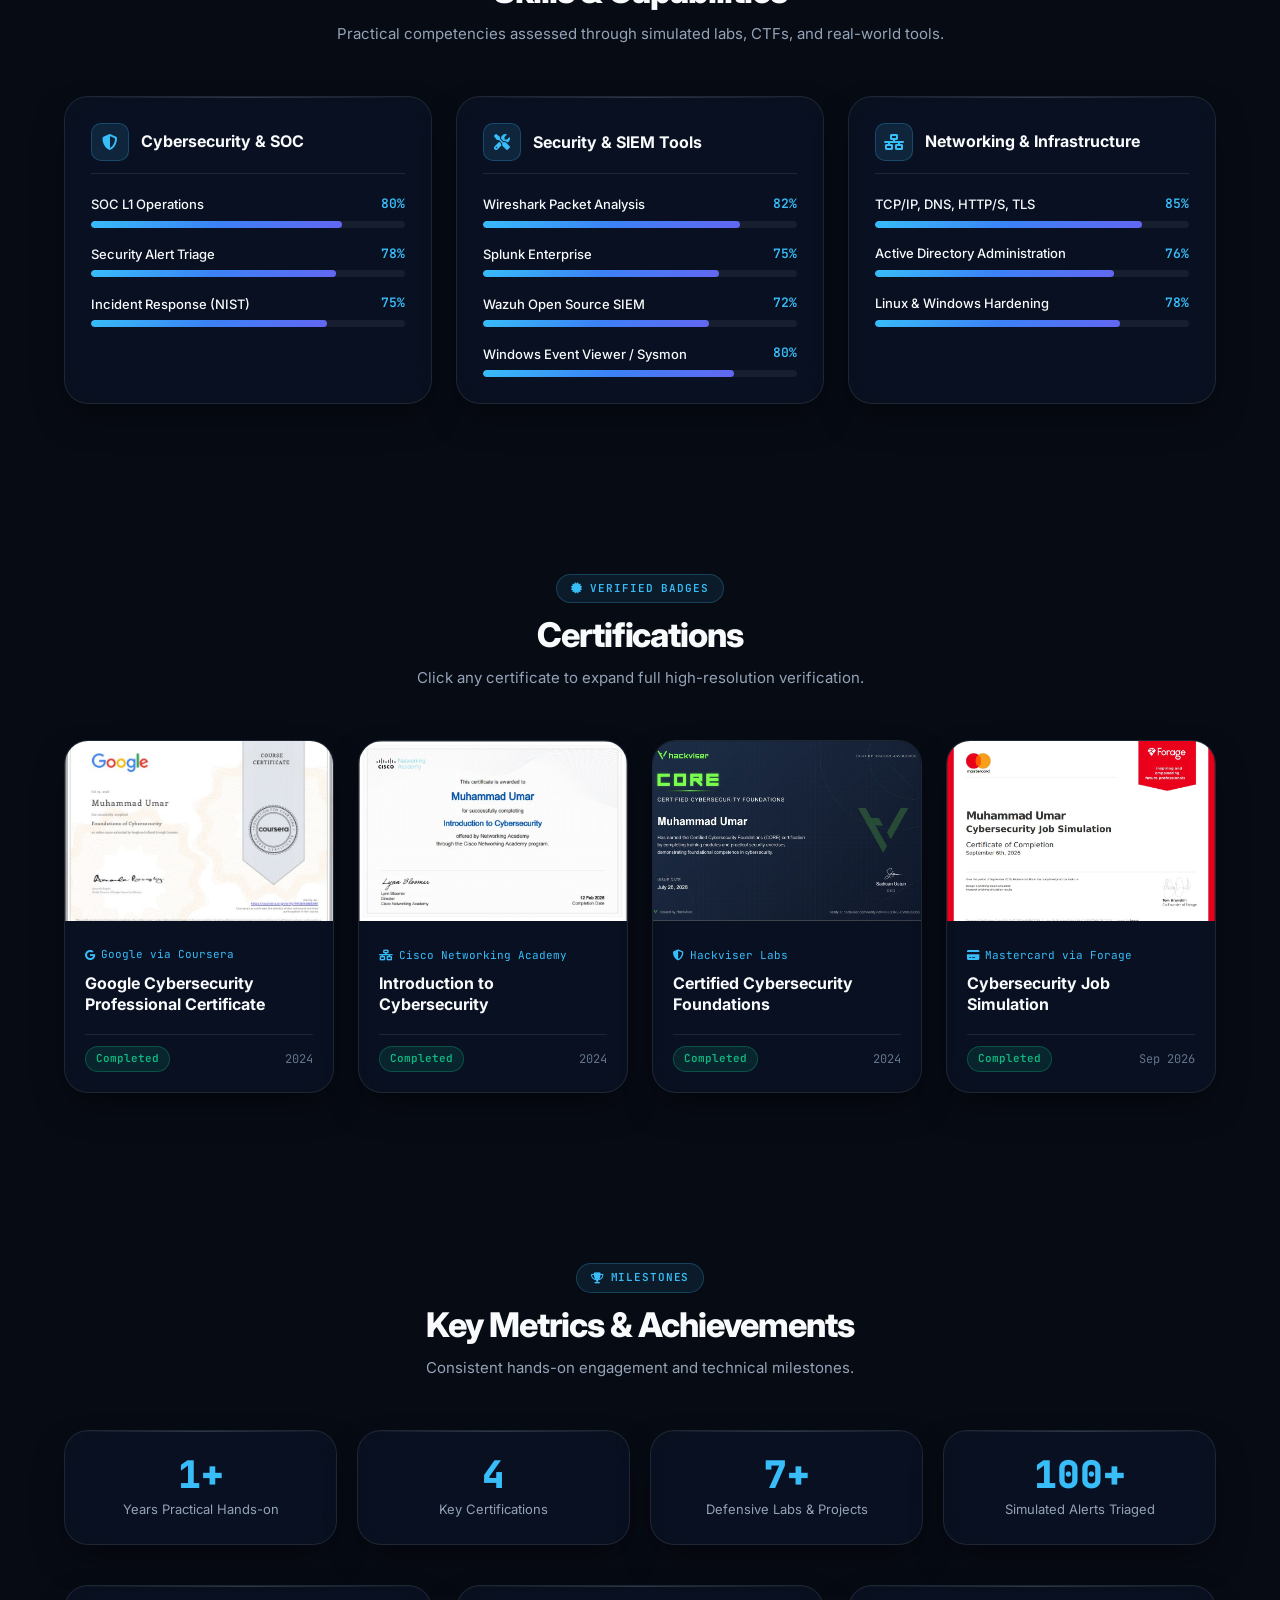
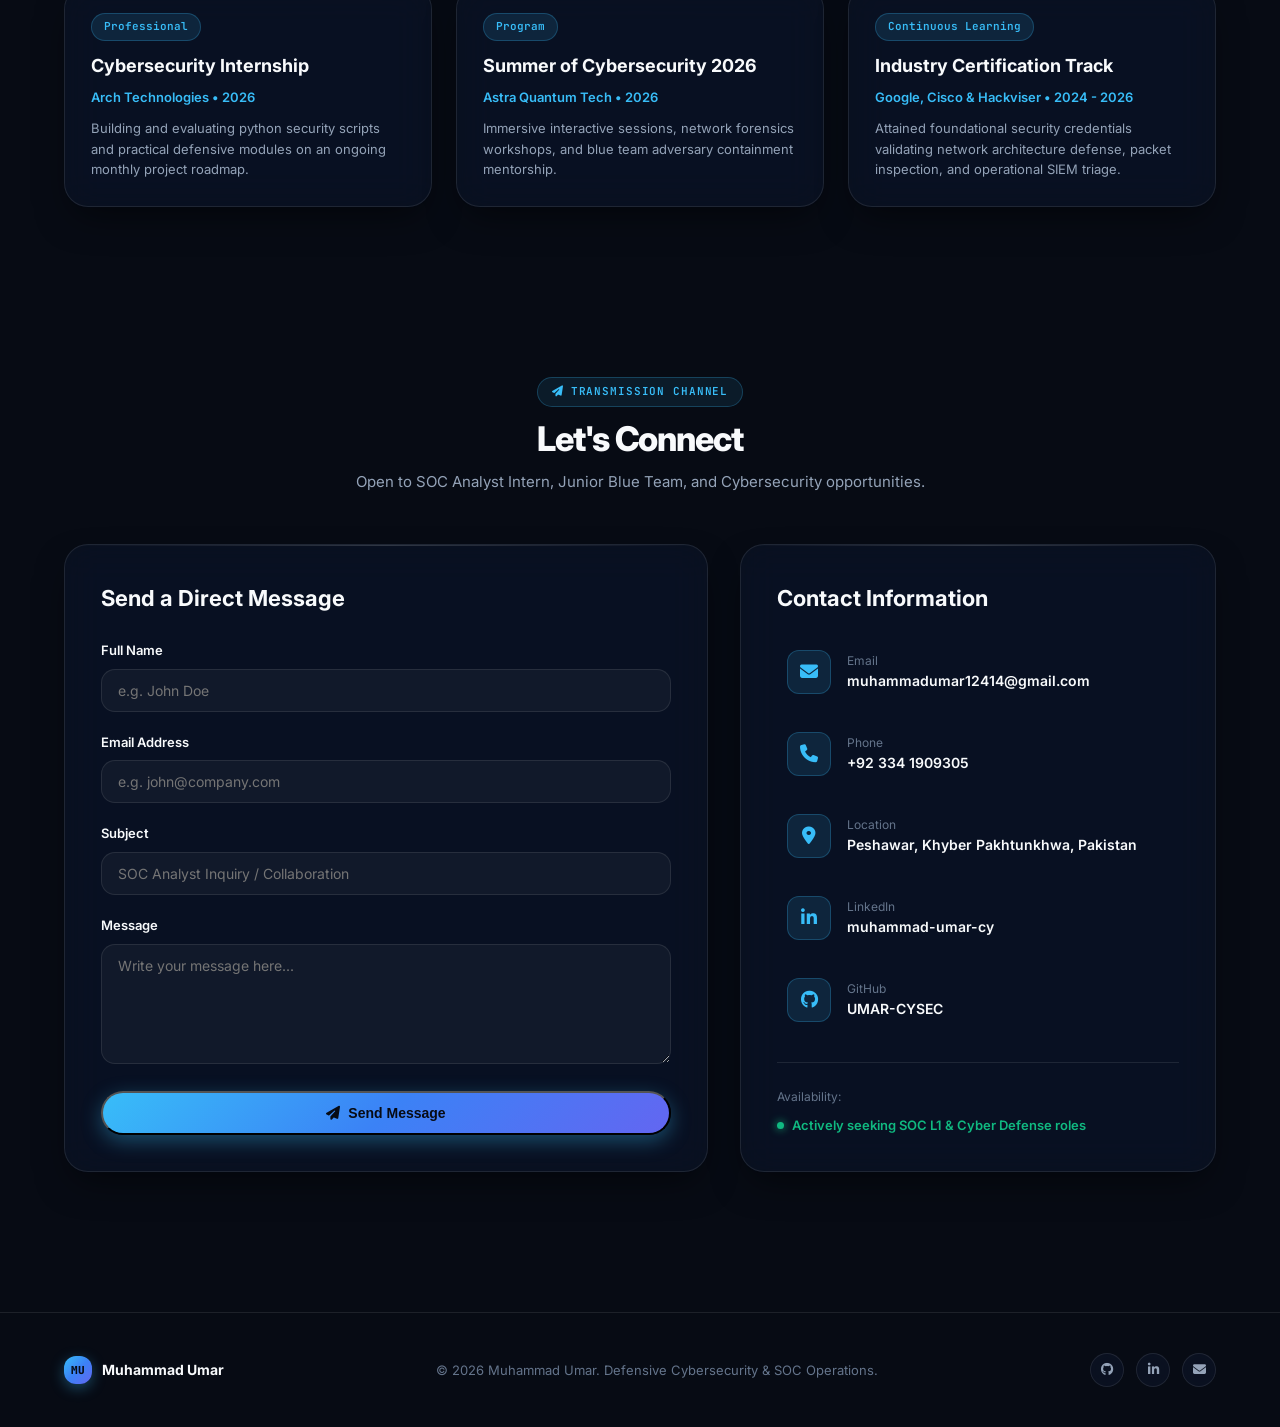
==== commit 05822614: "New Design" ====
--- a/index.html
+++ b/index.html
@@ -1,848 +1,928 @@
 <!DOCTYPE html>
-<html lang="en">
+<html lang="en" data-theme="dark">
 <head>
     <meta charset="UTF-8">
     <meta name="viewport" content="width=device-width, initial-scale=1.0">
-    <title>Muhammad Umar | Aspiring SOC Analyst</title>
-    <meta name="description" content="Portfolio of Muhammad Umar — Aspiring SOC Analyst and Cybersecurity Trainee with hands-on experience in network analysis, SIEM monitoring, and incident response.">
+    <title>Muhammad Umar | Aspiring SOC Analyst & Defensive Cybersecurity Specialist</title>
+    <meta name="description" content="Portfolio of Muhammad Umar — Aspiring SOC Analyst and Defensive Cybersecurity Specialist with hands-on experience in Splunk, Wazuh SIEM, Wireshark, Active Directory, and Incident Response.">
     <link rel="preconnect" href="https://fonts.googleapis.com">
     <link rel="preconnect" href="https://fonts.gstatic.com" crossorigin>
-    <link href="https://fonts.googleapis.com/css2?family=Inter:wght@300;400;500;600;700;800&display=swap" rel="stylesheet">
+    <link href="https://fonts.googleapis.com/css2?family=Inter:wght@300;400;500;600;700;800&family=JetBrains+Mono:wght@400;500;600;700&display=swap" rel="stylesheet">
     <link rel="stylesheet" href="https://cdnjs.cloudflare.com/ajax/libs/font-awesome/6.5.1/css/all.min.css">
     <link rel="icon" type="image/png" href="favicon.png">
     <link rel="stylesheet" href="css/style.css">
 </head>
 <body>
 
-    <!-- ═══════════════ LIVE CYBER BACKGROUND CANVAS ═══════════════ -->
-    <canvas id="cyber-bg-canvas" aria-hidden="true"></canvas>
-
-    <!-- ═══════════════ NAVIGATION ═══════════════ -->
-    <nav class="navbar" role="navigation" aria-label="Main navigation">
-        <div class="nav-container">
-            <a href="#landing" class="nav-logo" aria-label="Muhammad Umar — Home">MU</a>
-            <button class="nav-toggle" aria-label="Toggle navigation menu" aria-expanded="false">
-                <span class="hamburger-line"></span>
-                <span class="hamburger-line"></span>
-                <span class="hamburger-line"></span>
+    <!-- ═══════════════ EXACT FLUID WEBGL CURSOR SIMULATION ═══════════════ -->
+    <canvas id="fluid" aria-hidden="true"></canvas>
+    <div class="ambient-glow" aria-hidden="true"></div>
+
+    <div class="content-wrapper">
+
+        <!-- ═══════════════ iOS LIQUID GLASS NAVIGATION BAR ═══════════════ -->
+        <header class="ios-nav-wrapper" role="banner">
+            <nav class="ios-glass-nav" id="ios-glass-nav" role="navigation" aria-label="Main Navigation">
+                
+                <!-- Brand / Logo -->
+                <a href="#landing" class="nav-brand" aria-label="Muhammad Umar - Home">
+                    <div class="nav-brand-badge">MU</div>
+                    <div class="nav-brand-text">
+                        <span class="nav-name">Muhammad Umar</span>
+                        <span class="nav-role">SOC DEFENDER</span>
+                    </div>
+                </a>
+
+                <!-- Desktop Navigation Links -->
+                <ul class="nav-links-list">
+                    <li><a href="#landing" class="nav-link active">Home</a></li>
+                    <li><a href="#about" class="nav-link">About</a></li>
+                    <li><a href="#experience" class="nav-link">Experience</a></li>
+                    <li><a href="#education" class="nav-link">Education</a></li>
+                    <li><a href="#projects" class="nav-link">Projects</a></li>
+                    <li><a href="#skills" class="nav-link">Skills</a></li>
+                    <li><a href="#certifications" class="nav-link">Certifications</a></li>
+                    <li><a href="#contact" class="nav-link">Contact</a></li>
+                </ul>
+
+                <!-- Action Controls: Theme Switcher & Resume Pill -->
+                <div class="nav-actions">
+                    <button class="theme-toggle-btn" id="theme-toggle" aria-label="Toggle Dark/Light Mode" title="Toggle theme">
+                        <i class="fa-solid fa-sun" id="theme-icon"></i>
+                    </button>
+                    <a href="muhammad-umar-resume.pdf" download="Muhammad_Umar_Resume.pdf" class="nav-resume-btn" aria-label="Download Resume PDF">
+                        <i class="fa-solid fa-file-arrow-down"></i>
+                        <span>Resume</span>
+                    </a>
+                    <button class="nav-mobile-btn" id="nav-mobile-btn" aria-label="Toggle navigation menu">
+                        <i class="fa-solid fa-bars"></i>
+                    </button>
+                </div>
+
+            </nav>
+        </header>
+
+        <!-- Mobile Drawer -->
+        <div class="mobile-nav-drawer" id="mobile-drawer">
+            <a href="#landing" class="mobile-nav-link">Home</a>
+            <a href="#about" class="mobile-nav-link">About</a>
+            <a href="#experience" class="mobile-nav-link">Experience</a>
+            <a href="#education" class="mobile-nav-link">Education</a>
+            <a href="#projects" class="mobile-nav-link">Projects</a>
+            <a href="#skills" class="mobile-nav-link">Skills</a>
+            <a href="#certifications" class="mobile-nav-link">Certifications</a>
+            <a href="#contact" class="mobile-nav-link">Contact</a>
+        </div>
+
+        <!-- ═══════════════ SECTION 1 — HERO / LANDING ═══════════════ -->
+        <section id="landing" class="section hero-section">
+            <div class="container">
+                <div class="hero-grid">
+                    
+                    <!-- Left Hero Content -->
+                    <div class="hero-info">
+                        <div class="hero-badge-live">
+                            <span class="live-pulse"></span>
+                            <span>SOC L1 TRAINEE • BLUE TEAM OPERATIONS</span>
+                        </div>
+                        <p class="hero-greeting">Hello, I'm</p>
+                        <h1 class="hero-name">
+                            Muhammad <span class="hero-gradient-text">Umar</span>
+                        </h1>
+                        <p class="hero-role">Aspiring SOC Analyst &amp; Defensive Cybersecurity Specialist</p>
+                        <p class="hero-bio">
+                            Cybersecurity-focused scholar at <strong>Abasyn University</strong> with rigorous practical experience in network traffic analysis, SIEM log monitoring, Windows event triage, phishing analysis, and incident response. Actively investigating threats using <strong>Splunk</strong>, <strong>Wazuh</strong>, <strong>Wireshark</strong>, and <strong>MITRE ATT&amp;CK</strong> frameworks.
+                        </p>
+
+                        <div class="hero-cta-group">
+                            <a href="muhammad-umar-resume.pdf" download="Muhammad_Umar_Resume.pdf" class="btn-primary">
+                                <i class="fa-solid fa-file-arrow-down"></i> Download Resume
+                            </a>
+                            <a href="#contact" class="btn-glass">
+                                <i class="fa-solid fa-paper-plane"></i> Let's Connect
+                            </a>
+                        </div>
+
+                        <div class="hero-socials">
+                            <a href="https://github.com/UMAR-CYSEC" target="_blank" rel="noopener noreferrer" class="social-circle-btn" aria-label="GitHub Profile">
+                                <i class="fa-brands fa-github"></i>
+                            </a>
+                            <a href="https://www.linkedin.com/in/muhammad-umar-cy" target="_blank" rel="noopener noreferrer" class="social-circle-btn" aria-label="LinkedIn Profile">
+                                <i class="fa-brands fa-linkedin-in"></i>
+                            </a>
+                            <a href="mailto:muhammadumar12414@gmail.com" class="social-circle-btn" aria-label="Send Email">
+                                <i class="fa-solid fa-envelope"></i>
+                            </a>
+                        </div>
+                    </div>
+
+                    <!-- Right Hero Profile Visual -->
+                    <div class="hero-visual">
+                        <div class="glass-card hero-profile-card">
+                            
+                            <div class="profile-avatar-box">
+                                <img src="profile.png" alt="Muhammad Umar - SOC Analyst" class="profile-img" onerror="this.parentElement.classList.add('no-photo');">
+                                <div class="profile-avatar-fallback">MU</div>
+
+                                <!-- Floating Telemetry Chips -->
+                                <div class="telemetry-chip telemetry-chip-top">
+                                    <span class="telemetry-status-dot"></span>
+                                    <span>SIEM Logs: ACTIVE</span>
+                                </div>
+                                <div class="telemetry-chip telemetry-chip-bottom">
+                                    <i class="fa-solid fa-shield-halved" style="color: #10b981;"></i>
+                                    <span>MITRE ATT&amp;CK Triage</span>
+                                </div>
+                            </div>
+
+                            <div class="profile-footer-stats">
+                                <div>
+                                    <div class="p-stat-value">4+</div>
+                                    <div class="p-stat-label">Certifications</div>
+                                </div>
+                                <div>
+                                    <div class="p-stat-value">7+</div>
+                                    <div class="p-stat-label">SOC Labs</div>
+                                </div>
+                                <div>
+                                    <div class="p-stat-value">Abasyn</div>
+                                    <div class="p-stat-label">University</div>
+                                </div>
+                            </div>
+
+                        </div>
+                    </div>
+
+                </div>
+            </div>
+        </section>
+
+        <!-- ═══════════════ SECTION 2 — ABOUT ME ═══════════════ -->
+        <section id="about" class="section">
+            <div class="container">
+                <div class="section-header">
+                    <span class="section-pill"><i class="fa-solid fa-user-shield"></i> Profile Overview</span>
+                    <h2 class="section-title">About Me</h2>
+                    <p class="section-subtitle">Dedicated to mastering defensive cybersecurity, threat hunting, and modern security operations.</p>
+                </div>
+
+                <div class="about-grid">
+                    
+                    <div class="glass-card about-main-card">
+                        <div>
+                            <p class="about-lead">
+                                I am an aspiring cybersecurity professional focused on SOC operations, security monitoring, blue-team practices, network defense, and incident response. Currently studying Computer Science at <strong>Abasyn University</strong> and advancing practical skills through professional training and internships.
+                            </p>
+                            <p class="about-lead" style="margin-bottom: 0;">
+                                My hands-on lab work encompasses deep-packet dissection in Wireshark, SIEM engineering in Splunk and Wazuh, enterprise Active Directory security, and NIST-aligned incident triage. I am driven by uncovering anomalous indicators and fortifying critical systems.
+                            </p>
+                        </div>
+
+                        <div class="about-quick-links">
+                            <a href="#experience" class="about-quick-pill"><i class="fa-solid fa-briefcase"></i> Experience</a>
+                            <a href="#education" class="about-quick-pill"><i class="fa-solid fa-graduation-cap"></i> Education</a>
+                            <a href="#projects" class="about-quick-pill"><i class="fa-solid fa-diagram-project"></i> Projects</a>
+                            <a href="#skills" class="about-quick-pill"><i class="fa-solid fa-sliders"></i> Skills</a>
+                            <a href="#certifications" class="about-quick-pill"><i class="fa-solid fa-certificate"></i> Certifications</a>
+                        </div>
+                    </div>
+
+                    <div class="about-side-stack">
+                        <div class="glass-card mv-card">
+                            <div class="mv-header">
+                                <div class="mv-icon"><i class="fa-solid fa-bullseye"></i></div>
+                                <h3 class="mv-title">Mission</h3>
+                            </div>
+                            <p class="mv-desc">
+                                To hone elite defensive and blue-team capabilities, proactively discovering vulnerabilities, mitigating threats, and safeguarding enterprise assets against emerging threat actors.
+                            </p>
+                        </div>
+
+                        <div class="glass-card mv-card">
+                            <div class="mv-header">
+                                <div class="mv-icon"><i class="fa-solid fa-eye"></i></div>
+                                <h3 class="mv-title">Vision</h3>
+                            </div>
+                            <p class="mv-desc">
+                                To evolve into a high-impact Security Operations Center (SOC) specialist and Security Engineer, leading detection engineering, malware triage, and cyber resilience.
+                            </p>
+                        </div>
+                    </div>
+
+                </div>
+            </div>
+        </section>
+
+        <!-- ═══════════════ SECTION 3 — WORK EXPERIENCE ═══════════════ -->
+        <section id="experience" class="section">
+            <div class="container">
+                <div class="section-header">
+                    <span class="section-pill"><i class="fa-solid fa-briefcase"></i> Career Journey</span>
+                    <h2 class="section-title">Work Experience</h2>
+                    <p class="section-subtitle">Real-world training, tool development, and defensive security workflows.</p>
+                </div>
+
+                <div class="experience-list">
+                    
+                    <!-- Experience 1 -->
+                    <div class="glass-card exp-card">
+                        <div class="exp-top">
+                            <div class="exp-company-group">
+                                <div class="exp-icon-box"><i class="fa-solid fa-shield-halved"></i></div>
+                                <div>
+                                    <h3 class="exp-company">Arch Technologies</h3>
+                                    <div class="exp-role">Cybersecurity Intern • Remote</div>
+                                </div>
+                            </div>
+                            <div class="exp-meta">
+                                <span class="exp-duration-badge">Sep 2026 – Present</span>
+                                <div class="exp-location"><i class="fa-solid fa-location-dot"></i> Peshawar, KP, Pakistan</div>
+                            </div>
+                        </div>
+                        <ul class="exp-bullets">
+                            <li class="exp-bullet">Participating in a remote cybersecurity internship focusing on hands-on defensive security tools, log parsers, and automation in Python.</li>
+                            <li class="exp-bullet">Conducting monthly project-based tasks to analyze security tools, evaluate detection metrics, and simulate defense strategies.</li>
+                            <li class="exp-bullet">Collaborating with security mentors to dissect vulnerability vectors and explore practical blue-team countermeasures.</li>
+                        </ul>
+                    </div>
+
+                    <!-- Experience 2 -->
+                    <div class="glass-card exp-card">
+                        <div class="exp-top">
+                            <div class="exp-company-group">
+                                <div class="exp-icon-box"><i class="fa-solid fa-user-shield"></i></div>
+                                <div>
+                                    <h3 class="exp-company">Astra Quantum Tech</h3>
+                                    <div class="exp-role">Cybersecurity Trainee • Remote Learning Program</div>
+                                </div>
+                            </div>
+                            <div class="exp-meta">
+                                <span class="exp-duration-badge">Aug 2026 – Present</span>
+                                <div class="exp-location"><i class="fa-solid fa-location-dot"></i> Peshawar, KP, Pakistan</div>
+                            </div>
+                        </div>
+                        <ul class="exp-bullets">
+                            <li class="exp-bullet">Completed intensive modules in the Summer of Cybersecurity 2026 program featuring live sessions, hands-on labs, and threat scenario simulations.</li>
+                            <li class="exp-bullet">Strengthened core foundations across networking, system hardening, access controls, and attack vector containment.</li>
+                            <li class="exp-bullet">Applied cybersecurity frameworks and MITRE ATT&amp;CK mapping to analyze live triage exercises in simulated enterprise environments.</li>
+                        </ul>
+                    </div>
+
+                </div>
+            </div>
+        </section>
+
+        <!-- ═══════════════ SECTION 4 — EDUCATION ═══════════════ -->
+        <section id="education" class="section">
+            <div class="container">
+                <div class="section-header">
+                    <span class="section-pill"><i class="fa-solid fa-graduation-cap"></i> Academic Background</span>
+                    <h2 class="section-title">Education</h2>
+                    <p class="section-subtitle">Academic foundations in Computer Science, Networking, and Information Technology.</p>
+                </div>
+
+                <div class="education-grid">
+                    
+                    <!-- Edu 1: Abasyn University -->
+                    <div class="glass-card edu-card highlight">
+                        <div>
+                            <div class="edu-icon-wrap"><i class="fa-solid fa-university"></i></div>
+                            <h3 class="edu-institution">Abasyn University</h3>
+                            <h4 class="edu-degree">Bachelor of Science in Computer Science (BSCS)</h4>
+                            <p class="edu-loc"><i class="fa-solid fa-location-dot"></i> Peshawar, Khyber Pakhtunkhwa, Pakistan</p>
+                            <span class="edu-status-tag">Enrolled / Ongoing</span>
+                        </div>
+                        <div class="edu-highlights">
+                            <h5>Key Academic Focus</h5>
+                            <ul>
+                                <li>Computer Information Systems &amp; Architecture</li>
+                                <li>Software Engineering &amp; Python Programming</li>
+                                <li>Network Security &amp; Operating System Principles</li>
+                            </ul>
+                        </div>
+                    </div>
+
+                    <!-- Edu 2: Fazaia Inter College ICS -->
+                    <div class="glass-card edu-card">
+                        <div>
+                            <div class="edu-icon-wrap"><i class="fa-solid fa-school"></i></div>
+                            <h3 class="edu-institution">Fazaia Inter College, Shaheen Camp</h3>
+                            <h4 class="edu-degree">Intermediate in Computer Science (ICS)</h4>
+                            <p class="edu-loc"><i class="fa-solid fa-location-dot"></i> Peshawar, Pakistan</p>
+                            <span class="edu-status-tag" style="background: rgba(56, 189, 248, 0.12); color: #38bdf8; border-color: rgba(56, 189, 248, 0.3);">June 2024 – June 2026</span>
+                        </div>
+                        <div class="edu-highlights">
+                            <h5>Key Highlights</h5>
+                            <ul>
+                                <li>Computer Science, Physics, and Advanced Mathematics foundation</li>
+                                <li>Algorithmic thinking and software fundamentals</li>
+                                <li>Completed Intermediate certification in the ICS track</li>
+                            </ul>
+                        </div>
+                    </div>
+
+                    <!-- Edu 3: Matriculation -->
+                    <div class="glass-card edu-card">
+                        <div>
+                            <div class="edu-icon-wrap"><i class="fa-solid fa-book-open"></i></div>
+                            <h3 class="edu-institution">Fazaia Inter College, Shaheen Camp</h3>
+                            <h4 class="edu-degree">Matriculation in Science</h4>
+                            <p class="edu-loc"><i class="fa-solid fa-location-dot"></i> Peshawar, Pakistan</p>
+                            <span class="edu-status-tag" style="background: rgba(99, 102, 241, 0.12); color: #818cf8; border-color: rgba(99, 102, 241, 0.3);">May 2022 – May 2024</span>
+                        </div>
+                        <div class="edu-highlights">
+                            <h5>Key Highlights</h5>
+                            <ul>
+                                <li>Comprehensive foundation across Science, Physics, and Mathematics</li>
+                                <li>Developed analytical aptitude for computer science disciplines</li>
+                            </ul>
+                        </div>
+                    </div>
+
+                </div>
+            </div>
+        </section>
+
+        <!-- ═══════════════ SECTION 5 — PROJECTS ═══════════════ -->
+        <section id="projects" class="section">
+            <div class="container">
+                <div class="section-header">
+                    <span class="section-pill"><i class="fa-solid fa-diagram-project"></i> Practical Security Labs</span>
+                    <h2 class="section-title">Featured Projects</h2>
+                    <p class="section-subtitle">Real-world simulations, packet dissection, SIEM dashboards, and incident triage.</p>
+                </div>
+
+                <div class="projects-grid">
+                    
+                    <!-- Project 1 -->
+                    <div class="glass-card project-card">
+                        <div>
+                            <div class="project-header">
+                                <span class="project-num">01</span>
+                                <span class="project-category">Network Analysis</span>
+                            </div>
+                            <h3 class="project-title">Network Traffic Analyzer</h3>
+                            <p class="project-desc">Captured and dissected network traffic using Wireshark in a controlled lab to inspect anomalous communication flows during simulated malware infections.</p>
+                            <div class="project-outcomes-box">
+                                <h6>Outcomes</h6>
+                                <ul>
+                                    <li>Identified compromised hosts via NBNS, Kerberos, and SAMR activity.</li>
+                                    <li>Extracted malicious payloads and decoded encrypted TLS handshakes.</li>
+                                </ul>
+                            </div>
+                            <div class="project-tech-tags">
+                                <span class="tech-tag">Wireshark</span>
+                                <span class="tech-tag">TCP/IP</span>
+                                <span class="tech-tag">DNS</span>
+                                <span class="tech-tag">TLS</span>
+                                <span class="tech-tag">PCAP</span>
+                            </div>
+                        </div>
+                        <a href="https://github.com/UMAR-CYSEC/Network-Traffic-Analyzer" target="_blank" rel="noopener noreferrer" class="project-github-link">
+                            <i class="fa-brands fa-github"></i> View Repository
+                        </a>
+                    </div>
+
+                    <!-- Project 2 -->
+                    <div class="glass-card project-card">
+                        <div>
+                            <div class="project-header">
+                                <span class="project-num">02</span>
+                                <span class="project-category">Blue Team / SIEM Lab</span>
+                            </div>
+                            <h3 class="project-title">Home SIEM Detection Lab</h3>
+                            <p class="project-desc">Engineered a virtualized enterprise SIEM lab deploying Splunk Enterprise and Wazuh agents to ingest, normalize, and monitor endpoint security logs.</p>
+                            <div class="project-outcomes-box">
+                                <h6>Outcomes</h6>
+                                <ul>
+                                    <li>Centralized Windows Event Logs (Security, System, Sysmon).</li>
+                                    <li>Built custom alerts detecting brute force and credential dumping.</li>
+                                </ul>
+                            </div>
+                            <div class="project-tech-tags">
+                                <span class="tech-tag">Splunk</span>
+                                <span class="tech-tag">Wazuh</span>
+                                <span class="tech-tag">Sysmon</span>
+                                <span class="tech-tag">VirtualBox</span>
+                            </div>
+                        </div>
+                        <span class="project-github-link" style="color: var(--text-accent);">
+                            <i class="fa-solid fa-check-circle"></i> Active Home Lab
+                        </span>
+                    </div>
+
+                    <!-- Project 3 -->
+                    <div class="glass-card project-card">
+                        <div>
+                            <div class="project-header">
+                                <span class="project-num">03</span>
+                                <span class="project-category">Identity &amp; Infrastructure</span>
+                            </div>
+                            <h3 class="project-title">Active Directory Enterprise Lab</h3>
+                            <p class="project-desc">Configured a full Windows Server AD DS environment to evaluate domain privileges, group policies, and identity access control vectors.</p>
+                            <div class="project-outcomes-box">
+                                <h6>Outcomes</h6>
+                                <ul>
+                                    <li>Managed OUs, user hierarchies, and privilege delegations.</li>
+                                    <li>Enforced hardening GPOs and password compliance baselines.</li>
+                                </ul>
+                            </div>
+                            <div class="project-tech-tags">
+                                <span class="tech-tag">Windows Server</span>
+                                <span class="tech-tag">Active Directory</span>
+                                <span class="tech-tag">GPO</span>
+                                <span class="tech-tag">DNS</span>
+                            </div>
+                        </div>
+                        <span class="project-github-link" style="color: var(--text-accent);">
+                            <i class="fa-solid fa-server"></i> Domain Lab
+                        </span>
+                    </div>
+
+                    <!-- Project 4 -->
+                    <div class="glass-card project-card">
+                        <div>
+                            <div class="project-header">
+                                <span class="project-num">04</span>
+                                <span class="project-category">Log Analysis</span>
+                            </div>
+                            <h3 class="project-title">Windows Event Log Analysis</h3>
+                            <p class="project-desc">Simulated attacker behavior and credential hunting techniques, analyzing generated Windows Event IDs (4624, 4625, 4672, 7045) in Event Viewer.</p>
+                            <div class="project-outcomes-box">
+                                <h6>Outcomes</h6>
+                                <ul>
+                                    <li>Mapped anomalous execution traces to MITRE ATT&amp;CK tactics.</li>
+                                    <li>Differentiated between false positives and malicious intrusions.</li>
+                                </ul>
+                            </div>
+                            <div class="project-tech-tags">
+                                <span class="tech-tag">Event Viewer</span>
+                                <span class="tech-tag">MITRE ATT&amp;CK</span>
+                                <span class="tech-tag">Threat Triage</span>
+                            </div>
+                        </div>
+                        <span class="project-github-link" style="color: var(--text-accent);">
+                            <i class="fa-solid fa-magnifying-glass"></i> Log Forensics
+                        </span>
+                    </div>
+
+                    <!-- Project 5 -->
+                    <div class="glass-card project-card">
+                        <div>
+                            <div class="project-header">
+                                <span class="project-num">05</span>
+                                <span class="project-category">Email Forensics</span>
+                            </div>
+                            <h3 class="project-title">Phishing Email Forensics</h3>
+                            <p class="project-desc">Dissected malicious and spoofed email headers to identify sender impersonation, malicious redirects, and forged SPF/DKIM/DMARC records.</p>
+                            <div class="project-outcomes-box">
+                                <h6>Outcomes</h6>
+                                <ul>
+                                    <li>Evaluated Return-Path, DKIM signatures, and header hops.</li>
+                                    <li>Extracted weaponized links and isolated sandbox attachments.</li>
+                                </ul>
+                            </div>
+                            <div class="project-tech-tags">
+                                <span class="tech-tag">SMTP</span>
+                                <span class="tech-tag">SPF</span>
+                                <span class="tech-tag">DKIM</span>
+                                <span class="tech-tag">DMARC</span>
+                            </div>
+                        </div>
+                        <span class="project-github-link" style="color: var(--text-accent);">
+                            <i class="fa-solid fa-envelope-open-text"></i> Email Security
+                        </span>
+                    </div>
+
+                    <!-- Project 6 -->
+                    <div class="glass-card project-card">
+                        <div>
+                            <div class="project-header">
+                                <span class="project-num">06</span>
+                                <span class="project-category">Incident Response</span>
+                            </div>
+                            <h3 class="project-title">Incident Response Case Study</h3>
+                            <p class="project-desc">Walked through full lifecycle triage of an enterprise ransomware intrusion following the NIST SP 800-61 incident response framework.</p>
+                            <div class="project-outcomes-box">
+                                <h6>Outcomes</h6>
+                                <ul>
+                                    <li>Structured artifact collection across identification and containment.</li>
+                                    <li>Formulated actionable indicators of compromise (IOCs) and playbooks.</li>
+                                </ul>
+                            </div>
+                            <div class="project-tech-tags">
+                                <span class="tech-tag">NIST IR</span>
+                                <span class="tech-tag">IOC Analysis</span>
+                                <span class="tech-tag">Remediation</span>
+                            </div>
+                        </div>
+                        <span class="project-github-link" style="color: var(--text-accent);">
+                            <i class="fa-solid fa-clipboard-check"></i> NIST Framework
+                        </span>
+                    </div>
+
+                </div>
+            </div>
+        </section>
+
+        <!-- ═══════════════ SECTION 6 — SKILLS ═══════════════ -->
+        <section id="skills" class="section">
+            <div class="container">
+                <div class="section-header">
+                    <span class="section-pill"><i class="fa-solid fa-sliders"></i> Technical Proficiency</span>
+                    <h2 class="section-title">Skills &amp; Capabilities</h2>
+                    <p class="section-subtitle">Practical competencies assessed through simulated labs, CTFs, and real-world tools.</p>
+                </div>
+
+                <div class="skills-grid">
+                    
+                    <!-- Skill Category 1 -->
+                    <div class="glass-card skills-category-card">
+                        <div class="skills-cat-header">
+                            <div class="skills-cat-icon"><i class="fa-solid fa-shield-halved"></i></div>
+                            <h3 class="skills-cat-title">Cybersecurity &amp; SOC</h3>
+                        </div>
+                        <div class="skills-list">
+                            <div class="skill-row">
+                                <div class="skill-info-row">
+                                    <span class="skill-name">SOC L1 Operations</span>
+                                    <span class="skill-pct">80%</span>
+                                </div>
+                                <div class="skill-bar-track"><div class="skill-bar-fill" data-width="80"></div></div>
+                            </div>
+                            <div class="skill-row">
+                                <div class="skill-info-row">
+                                    <span class="skill-name">Security Alert Triage</span>
+                                    <span class="skill-pct">78%</span>
+                                </div>
+                                <div class="skill-bar-track"><div class="skill-bar-fill" data-width="78"></div></div>
+                            </div>
+                            <div class="skill-row">
+                                <div class="skill-info-row">
+                                    <span class="skill-name">Incident Response (NIST)</span>
+                                    <span class="skill-pct">75%</span>
+                                </div>
+                                <div class="skill-bar-track"><div class="skill-bar-fill" data-width="75"></div></div>
+                            </div>
+                        </div>
+                    </div>
+
+                    <!-- Skill Category 2 -->
+                    <div class="glass-card skills-category-card">
+                        <div class="skills-cat-header">
+                            <div class="skills-cat-icon"><i class="fa-solid fa-screwdriver-wrench"></i></div>
+                            <h3 class="skills-cat-title">Security &amp; SIEM Tools</h3>
+                        </div>
+                        <div class="skills-list">
+                            <div class="skill-row">
+                                <div class="skill-info-row">
+                                    <span class="skill-name">Wireshark Packet Analysis</span>
+                                    <span class="skill-pct">82%</span>
+                                </div>
+                                <div class="skill-bar-track"><div class="skill-bar-fill" data-width="82"></div></div>
+                            </div>
+                            <div class="skill-row">
+                                <div class="skill-info-row">
+                                    <span class="skill-name">Splunk Enterprise</span>
+                                    <span class="skill-pct">75%</span>
+                                </div>
+                                <div class="skill-bar-track"><div class="skill-bar-fill" data-width="75"></div></div>
+                            </div>
+                            <div class="skill-row">
+                                <div class="skill-info-row">
+                                    <span class="skill-name">Wazuh Open Source SIEM</span>
+                                    <span class="skill-pct">72%</span>
+                                </div>
+                                <div class="skill-bar-track"><div class="skill-bar-fill" data-width="72"></div></div>
+                            </div>
+                            <div class="skill-row">
+                                <div class="skill-info-row">
+                                    <span class="skill-name">Windows Event Viewer / Sysmon</span>
+                                    <span class="skill-pct">80%</span>
+                                </div>
+                                <div class="skill-bar-track"><div class="skill-bar-fill" data-width="80"></div></div>
+                            </div>
+                        </div>
+                    </div>
+
+                    <!-- Skill Category 3 -->
+                    <div class="glass-card skills-category-card">
+                        <div class="skills-cat-header">
+                            <div class="skills-cat-icon"><i class="fa-solid fa-network-wired"></i></div>
+                            <h3 class="skills-cat-title">Networking &amp; Infrastructure</h3>
+                        </div>
+                        <div class="skills-list">
+                            <div class="skill-row">
+                                <div class="skill-info-row">
+                                    <span class="skill-name">TCP/IP, DNS, HTTP/S, TLS</span>
+                                    <span class="skill-pct">85%</span>
+                                </div>
+                                <div class="skill-bar-track"><div class="skill-bar-fill" data-width="85"></div></div>
+                            </div>
+                            <div class="skill-row">
+                                <div class="skill-info-row">
+                                    <span class="skill-name">Active Directory Administration</span>
+                                    <span class="skill-pct">76%</span>
+                                </div>
+                                <div class="skill-bar-track"><div class="skill-bar-fill" data-width="76"></div></div>
+                            </div>
+                            <div class="skill-row">
+                                <div class="skill-info-row">
+                                    <span class="skill-name">Linux &amp; Windows Hardening</span>
+                                    <span class="skill-pct">78%</span>
+                                </div>
+                                <div class="skill-bar-track"><div class="skill-bar-fill" data-width="78"></div></div>
+                            </div>
+                        </div>
+                    </div>
+
+                </div>
+            </div>
+        </section>
+
+        <!-- ═══════════════ SECTION 7 — CERTIFICATIONS ═══════════════ -->
+        <section id="certifications" class="section">
+            <div class="container">
+                <div class="section-header">
+                    <span class="section-pill"><i class="fa-solid fa-certificate"></i> Verified Badges</span>
+                    <h2 class="section-title">Certifications</h2>
+                    <p class="section-subtitle">Click any certificate to expand full high-resolution verification.</p>
+                </div>
+
+                <div class="certifications-grid">
+                    
+                    <!-- Cert 1: Google Cybersecurity -->
+                    <div class="glass-card cert-card" title="Click to view full certificate">
+                        <div class="cert-thumbnail-box">
+                            <img src="cert-google.JPG" alt="Google Cybersecurity Professional Certificate" class="cert-img">
+                            <div class="cert-zoom-overlay"><i class="fa-solid fa-magnifying-glass-plus"></i></div>
+                        </div>
+                        <div class="cert-content-box">
+                            <div>
+                                <span class="cert-provider-badge"><i class="fa-brands fa-google"></i> Google via Coursera</span>
+                                <h3 class="cert-name">Google Cybersecurity Professional Certificate</h3>
+                            </div>
+                            <div class="cert-footer">
+                                <span class="cert-status-badge">Completed</span>
+                                <span style="font-family: var(--font-mono); color: var(--text-muted);">2024</span>
+                            </div>
+                        </div>
+                    </div>
+
+                    <!-- Cert 2: Cisco -->
+                    <div class="glass-card cert-card" title="Click to view full certificate">
+                        <div class="cert-thumbnail-box">
+                            <img src="cert-cisco.JPG" alt="Cisco Introduction to Cybersecurity Certificate" class="cert-img">
+                            <div class="cert-zoom-overlay"><i class="fa-solid fa-magnifying-glass-plus"></i></div>
+                        </div>
+                        <div class="cert-content-box">
+                            <div>
+                                <span class="cert-provider-badge"><i class="fa-solid fa-network-wired"></i> Cisco Networking Academy</span>
+                                <h3 class="cert-name">Introduction to Cybersecurity</h3>
+                            </div>
+                            <div class="cert-footer">
+                                <span class="cert-status-badge">Completed</span>
+                                <span style="font-family: var(--font-mono); color: var(--text-muted);">2024</span>
+                            </div>
+                        </div>
+                    </div>
+
+                    <!-- Cert 3: Hackviser -->
+                    <div class="glass-card cert-card" title="Click to view full certificate">
+                        <div class="cert-thumbnail-box">
+                            <img src="cert-hackviser.JPG" alt="Hackviser Certified Cybersecurity Foundations Certificate" class="cert-img">
+                            <div class="cert-zoom-overlay"><i class="fa-solid fa-magnifying-glass-plus"></i></div>
+                        </div>
+                        <div class="cert-content-box">
+                            <div>
+                                <span class="cert-provider-badge"><i class="fa-solid fa-shield-halved"></i> Hackviser Labs</span>
+                                <h3 class="cert-name">Certified Cybersecurity Foundations</h3>
+                            </div>
+                            <div class="cert-footer">
+                                <span class="cert-status-badge">Completed</span>
+                                <span style="font-family: var(--font-mono); color: var(--text-muted);">2024</span>
+                            </div>
+                        </div>
+                    </div>
+
+                    <!-- Cert 4: Mastercard via Forage -->
+                    <div class="glass-card cert-card" title="Click to view full certificate">
+                        <div class="cert-thumbnail-box">
+                            <img src="cert-forage.JPG" alt="Mastercard Cybersecurity Job Simulation Certificate via Forage" class="cert-img">
+                            <div class="cert-zoom-overlay"><i class="fa-solid fa-magnifying-glass-plus"></i></div>
+                        </div>
+                        <div class="cert-content-box">
+                            <div>
+                                <span class="cert-provider-badge"><i class="fa-solid fa-credit-card"></i> Mastercard via Forage</span>
+                                <h3 class="cert-name">Cybersecurity Job Simulation</h3>
+                            </div>
+                            <div class="cert-footer">
+                                <span class="cert-status-badge">Completed</span>
+                                <span style="font-family: var(--font-mono); color: var(--text-muted);">Sep 2026</span>
+                            </div>
+                        </div>
+                    </div>
+
+                </div>
+            </div>
+        </section>
+
+        <!-- ═══════════════ SECTION 8 — ACHIEVEMENTS & METRICS ═══════════════ -->
+        <section id="achievements" class="section">
+            <div class="container">
+                <div class="section-header">
+                    <span class="section-pill"><i class="fa-solid fa-trophy"></i> Milestones</span>
+                    <h2 class="section-title">Key Metrics &amp; Achievements</h2>
+                    <p class="section-subtitle">Consistent hands-on engagement and technical milestones.</p>
+                </div>
+
+                <!-- Stats Strip -->
+                <div class="stats-counter-strip">
+                    <div class="glass-card stat-metric-card">
+                        <div class="stat-number-box" data-target="1" data-suffix="+">0+</div>
+                        <div class="stat-label-text">Years Practical Hands-on</div>
+                    </div>
+                    <div class="glass-card stat-metric-card">
+                        <div class="stat-number-box" data-target="4" data-suffix="">0</div>
+                        <div class="stat-label-text">Key Certifications</div>
+                    </div>
+                    <div class="glass-card stat-metric-card">
+                        <div class="stat-number-box" data-target="7" data-suffix="+">0+</div>
+                        <div class="stat-label-text">Defensive Labs &amp; Projects</div>
+                    </div>
+                    <div class="glass-card stat-metric-card">
+                        <div class="stat-number-box" data-target="100" data-suffix="+">0+</div>
+                        <div class="stat-label-text">Simulated Alerts Triaged</div>
+                    </div>
+                </div>
+
+                <!-- Milestone Cards -->
+                <div class="achievements-grid">
+                    <div class="glass-card achieve-card">
+                        <span class="achieve-badge">Professional</span>
+                        <h3 class="achieve-title">Cybersecurity Internship</h3>
+                        <div class="achieve-org">Arch Technologies • 2026</div>
+                        <p class="achieve-desc">Building and evaluating python security scripts and practical defensive modules on an ongoing monthly project roadmap.</p>
+                    </div>
+
+                    <div class="glass-card achieve-card">
+                        <span class="achieve-badge">Program</span>
+                        <h3 class="achieve-title">Summer of Cybersecurity 2026</h3>
+                        <div class="achieve-org">Astra Quantum Tech • 2026</div>
+                        <p class="achieve-desc">Immersive interactive sessions, network forensics workshops, and blue team adversary containment mentorship.</p>
+                    </div>
+
+                    <div class="glass-card achieve-card">
+                        <span class="achieve-badge">Continuous Learning</span>
+                        <h3 class="achieve-title">Industry Certification Track</h3>
+                        <div class="achieve-org">Google, Cisco &amp; Hackviser • 2024 - 2026</div>
+                        <p class="achieve-desc">Attained foundational security credentials validating network architecture defense, packet inspection, and operational SIEM triage.</p>
+                    </div>
+                </div>
+
+            </div>
+        </section>
+
+        <!-- ═══════════════ SECTION 9 — CONTACT ═══════════════ -->
+        <section id="contact" class="section">
+            <div class="container">
+                <div class="section-header">
+                    <span class="section-pill"><i class="fa-solid fa-paper-plane"></i> Transmission Channel</span>
+                    <h2 class="section-title">Let's Connect</h2>
+                    <p class="section-subtitle">Open to SOC Analyst Intern, Junior Blue Team, and Cybersecurity opportunities.</p>
+                </div>
+
+                <div class="contact-layout">
+                    
+                    <!-- Left: Contact Form (Formspree) -->
+                    <div class="glass-card contact-form-card">
+                        <h3 class="contact-form-title">Send a Direct Message</h3>
+                        <form id="contact-form" action="https://formspree.io/f/mrpzgrvj" method="POST" novalidate>
+                            <div class="form-group-wrap">
+                                <label for="contact-name" class="form-label">Full Name</label>
+                                <input type="text" id="contact-name" name="name" class="glass-input" placeholder="e.g. John Doe" required autocomplete="name">
+                            </div>
+                            <div class="form-group-wrap">
+                                <label for="contact-email" class="form-label">Email Address</label>
+                                <input type="email" id="contact-email" name="email" class="glass-input" placeholder="e.g. john@company.com" required autocomplete="email">
+                            </div>
+                            <div class="form-group-wrap">
+                                <label for="contact-subject" class="form-label">Subject</label>
+                                <input type="text" id="contact-subject" name="subject" class="glass-input" placeholder="SOC Analyst Inquiry / Collaboration" required>
+                            </div>
+                            <div class="form-group-wrap">
+                                <label for="contact-message" class="form-label">Message</label>
+                                <textarea id="contact-message" name="message" class="glass-input" placeholder="Write your message here..." required></textarea>
+                            </div>
+
+                            <button type="submit" id="form-submit-btn" class="btn-primary" style="width: 100%; justify-content: center;">
+                                <i class="fa-solid fa-paper-plane"></i> Send Message
+                            </button>
+                            <div id="form-status" style="display: none;"></div>
+                        </form>
+                    </div>
+
+                    <!-- Right: Direct Information -->
+                    <div class="glass-card contact-info-card">
+                        <div>
+                            <h3 class="contact-form-title">Contact Information</h3>
+                            <div class="contact-info-list">
+                                <a href="mailto:muhammadumar12414@gmail.com" class="contact-row-item">
+                                    <div class="contact-icon-bubble"><i class="fa-solid fa-envelope"></i></div>
+                                    <div>
+                                        <div class="contact-meta-label">Email</div>
+                                        <div class="contact-meta-val">muhammadumar12414@gmail.com</div>
+                                    </div>
+                                </a>
+
+                                <a href="tel:+923341909305" class="contact-row-item">
+                                    <div class="contact-icon-bubble"><i class="fa-solid fa-phone"></i></div>
+                                    <div>
+                                        <div class="contact-meta-label">Phone</div>
+                                        <div class="contact-meta-val">+92 334 1909305</div>
+                                    </div>
+                                </a>
+
+                                <div class="contact-row-item">
+                                    <div class="contact-icon-bubble"><i class="fa-solid fa-location-dot"></i></div>
+                                    <div>
+                                        <div class="contact-meta-label">Location</div>
+                                        <div class="contact-meta-val">Peshawar, Khyber Pakhtunkhwa, Pakistan</div>
+                                    </div>
+                                </div>
+
+                                <a href="https://www.linkedin.com/in/muhammad-umar-cy" target="_blank" rel="noopener noreferrer" class="contact-row-item">
+                                    <div class="contact-icon-bubble"><i class="fa-brands fa-linkedin-in"></i></div>
+                                    <div>
+                                        <div class="contact-meta-label">LinkedIn</div>
+                                        <div class="contact-meta-val">muhammad-umar-cy</div>
+                                    </div>
+                                </a>
+
+                                <a href="https://github.com/UMAR-CYSEC" target="_blank" rel="noopener noreferrer" class="contact-row-item">
+                                    <div class="contact-icon-bubble"><i class="fa-brands fa-github"></i></div>
+                                    <div>
+                                        <div class="contact-meta-label">GitHub</div>
+                                        <div class="contact-meta-val">UMAR-CYSEC</div>
+                                    </div>
+                                </a>
+                            </div>
+                        </div>
+
+                        <div style="border-top: 1px solid var(--border-glass); padding-top: 20px; margin-top: 20px;">
+                            <span style="font-size: 12px; color: var(--text-muted);">Availability:</span>
+                            <div style="display: flex; align-items: center; gap: 8px; margin-top: 6px; font-size: 13px; font-weight: 600; color: #10b981;">
+                                <span class="live-pulse" style="width: 7px; height: 7px;"></span>
+                                <span>Actively seeking SOC L1 &amp; Cyber Defense roles</span>
+                            </div>
+                        </div>
+                    </div>
+
+                </div>
+            </div>
+        </section>
+
+        <!-- ═══════════════ FOOTER ═══════════════ -->
+        <footer class="site-footer">
+            <div class="container">
+                <div class="footer-inner">
+                    <div style="display: flex; align-items: center; gap: 10px;">
+                        <div class="nav-brand-badge" style="width: 28px; height: 28px; font-size: 11px;">MU</div>
+                        <span style="font-weight: 700; font-size: 14px;">Muhammad Umar</span>
+                    </div>
+                    <div class="footer-copy">
+                        &copy; 2026 Muhammad Umar. Defensive Cybersecurity &amp; SOC Operations.
+                    </div>
+                    <div class="hero-socials">
+                        <a href="https://github.com/UMAR-CYSEC" target="_blank" rel="noopener noreferrer" class="social-circle-btn" style="width: 34px; height: 34px; font-size: 13px;" aria-label="GitHub"><i class="fa-brands fa-github"></i></a>
+                        <a href="https://www.linkedin.com/in/muhammad-umar-cy" target="_blank" rel="noopener noreferrer" class="social-circle-btn" style="width: 34px; height: 34px; font-size: 13px;" aria-label="LinkedIn"><i class="fa-brands fa-linkedin-in"></i></a>
+                        <a href="mailto:muhammadumar12414@gmail.com" class="social-circle-btn" style="width: 34px; height: 34px; font-size: 13px;" aria-label="Email"><i class="fa-solid fa-envelope"></i></a>
+                    </div>
+                </div>
+            </div>
+        </footer>
+
+    </div> <!-- End .content-wrapper -->
+
+    <!-- Certificate Lightbox Modal -->
+    <div class="cert-modal" id="cert-modal" role="dialog" aria-modal="true" aria-label="Certificate Image Lightbox">
+        <div class="cert-modal-dialog">
+            <button class="cert-modal-close" id="cert-modal-close" aria-label="Close Certificate modal">
+                <i class="fa-solid fa-xmark"></i>
             </button>
-            <ul class="nav-links">
-                <li><a href="#landing" class="active">Home</a></li>
-                <li><a href="#about">About</a></li>
-                <li><a href="#experience">Experience</a></li>
-                <li><a href="#education">Education</a></li>
-                <li><a href="#projects">Projects</a></li>
-                <li><a href="#skills">Skills</a></li>
-                <li><a href="#certifications">Certifications</a></li>
-                <li><a href="#achievements">Achievements</a></li>
-                <li><a href="#contact">Contact</a></li>
-                <li><a href="muhammad-umar-resume.pdf" download="Muhammad_Umar_Resume.pdf" class="nav-cv-btn"><i class="fa-solid fa-file-arrow-down"></i> Resume</a></li>
-            </ul>
+            <img src="" alt="Full Certificate" class="cert-modal-img" id="cert-modal-img">
         </div>
-    </nav>
-
-    <!-- ═══════════════ PAGE 1 — LANDING ═══════════════ -->
-    <section id="landing" class="section landing-section">
-        <div class="container landing-container">
-            <div class="landing-content">
-                <p class="landing-greeting" data-animate="fade-up">Hello, I'm</p>
-                <h1 class="landing-name" data-animate="fade-up" data-delay="100">Muhammad Umar</h1>
-                <p class="landing-designation" data-animate="fade-up" data-delay="200">Aspiring SOC Analyst | Cybersecurity Trainee</p>
-                <p class="landing-description" data-animate="fade-up" data-delay="300">Cybersecurity-focused aspiring SOC Analyst with hands-on experience in network traffic analysis, SIEM monitoring, Windows security log analysis, phishing analysis, and incident response. I work with tools and technologies including Wireshark, Splunk, Wazuh, Windows Event Viewer, Linux, TCP/IP, HTTP, DNS, and MITRE ATT&amp;CK. Through practical labs and security-focused projects, I am building strong blue-team and security operations skills. I am currently developing my capabilities toward a career in SOC operations and cybersecurity. Open to SOC Analyst Intern and Cybersecurity Intern opportunities.</p>
-                <div class="cta-buttons" data-animate="fade-up" data-delay="400">
-                    <a href="muhammad-umar-resume.pdf" download="Muhammad_Umar_Resume.pdf" class="btn btn-cv"><i class="fa-solid fa-file-arrow-down"></i> Download CV</a>
-                    <a href="#contact" class="btn btn-secondary">Get In Touch</a>
-                </div>
-                <div class="social-icons" data-animate="pop-in" data-delay="600">
-                    <a href="https://github.com/UMAR-CYSEC" target="_blank" rel="noopener noreferrer" class="social-icon" aria-label="GitHub Profile">
-                        <i class="fa-brands fa-github"></i>
-                    </a>
-                    <a href="https://www.linkedin.com/in/muhammad-umar-cy" target="_blank" rel="noopener noreferrer" class="social-icon" aria-label="LinkedIn Profile">
-                        <i class="fa-brands fa-linkedin-in"></i>
-                    </a>
-                    <a href="mailto:muhammadumar12414@gmail.com" class="social-icon" aria-label="Send Email">
-                        <i class="fa-solid fa-envelope"></i>
-                    </a>
-                </div>
-            </div>
-            <div class="landing-image" data-animate="fade-left">
-                <div class="profile-image-wrapper">
-                    <img src="profile.png" alt="Muhammad Umar — Professional Profile Photo" class="profile-photo-landing" onerror="this.style.display='none'; this.parentElement.classList.add('no-photo');">
-                    <div class="profile-photo-fallback">MU</div>
-                </div>
-            </div>
-        </div>
-    </section>
-
-    <!-- ═══════════════ PAGE 2 — ABOUT ME ═══════════════ -->
-    <section id="about" class="section about-section">
-        <div class="container">
-            <h2 class="section-title" data-animate="fade-up">About Me</h2>
-            <div class="about-content">
-                <div class="about-image" data-animate="slide-left">
-                    <div class="about-photo-wrapper">
-                        <img src="profile.png" alt="Muhammad Umar" class="profile-photo-about" onerror="this.style.display='none'; this.parentElement.classList.add('no-photo');">
-                        <div class="profile-photo-fallback">MU</div>
-                    </div>
-                    <div class="view-work-buttons" data-animate="slide-up" data-delay="300">
-                        <a href="#experience" class="view-work-btn"><i class="fa-solid fa-briefcase"></i> Work Experience</a>
-                        <a href="#education" class="view-work-btn"><i class="fa-solid fa-graduation-cap"></i> Education</a>
-                        <a href="#projects" class="view-work-btn"><i class="fa-solid fa-diagram-project"></i> Projects</a>
-                        <a href="#skills" class="view-work-btn"><i class="fa-solid fa-chart-bar"></i> Skills</a>
-                        <a href="#certifications" class="view-work-btn"><i class="fa-solid fa-certificate"></i> Certifications</a>
-                    </div>
-                </div>
-                <div class="about-text" data-animate="fade-up" data-delay="200">
-                    <p class="about-summary">Muhammad Umar is an aspiring cybersecurity professional focused on SOC operations, security monitoring, blue-team practices, network security, and incident response. He currently works as a Cybersecurity Trainee at Astra Quantum Tech, participating in practical cybersecurity sessions, labs, security assessments, and industry mentorship. His hands-on work includes network traffic analysis with Wireshark, SIEM monitoring with Splunk and Wazuh, Windows security event analysis, phishing investigation, and incident response case studies. He has practical familiarity with TCP/IP, HTTP, DNS, TLS, SMTP, Linux, Windows, MITRE ATT&amp;CK, and security-focused tools. He is continuously strengthening his cybersecurity skills through practical projects, labs, and professional training while pursuing opportunities in SOC and cybersecurity roles.</p>
-                    <div class="mission-vision-cards">
-                        <div class="mv-card mission-card" data-animate="flip-in">
-                            <div class="mv-card-inner">
-                                <div class="mv-icon"><i class="fa-solid fa-bullseye"></i></div>
-                                <h3>Mission</h3>
-                                <p>To develop strong practical cybersecurity and blue-team skills while helping organizations detect, analyze, and respond to security threats effectively.</p>
-                            </div>
-                        </div>
-                        <div class="mv-card vision-card" data-animate="flip-in" data-delay="200">
-                            <div class="mv-card-inner">
-                                <div class="mv-icon"><i class="fa-solid fa-eye"></i></div>
-                                <h3>Vision</h3>
-                                <p>To become a highly capable cybersecurity professional specializing in SOC operations, threat detection, incident response, and defensive security.</p>
-                            </div>
-                        </div>
-                    </div>
-                </div>
-            </div>
-        </div>
-    </section>
-
-    <!-- ═══════════════ PAGE 3 — WORK EXPERIENCE ═══════════════ -->
-    <section id="experience" class="section experience-section">
-        <div class="container">
-            <h2 class="section-title" data-animate="fade-up">Work Experience</h2>
-            <div class="experience-timeline">
-
-                <!-- Experience Card 1 -->
-                <div class="experience-card" data-animate="slide-right">
-                    <div class="exp-left-panel">
-                        <div class="exp-company-badge">
-                            <i class="fa-solid fa-shield-halved"></i>
-                        </div>
-                        <span class="exp-duration">Sep 2026 – Present</span>
-                    </div>
-                    <div class="exp-right-content">
-                        <div class="exp-header">
-                            <h3 class="exp-company">Arch Technologies</h3>
-                            <span class="exp-type">Internship / Remote</span>
-                        </div>
-                        <h4 class="exp-role">Intern</h4>
-                        <p class="exp-location"><i class="fa-solid fa-location-dot"></i> Peshawar, Khyber Pakhtunkhwa, Pakistan</p>
-                        <div class="exp-description">
-                            <p>Remote cybersecurity internship focused on practical, hands-on security tools and techniques — building and analyzing security tools in Python, with a project-based approach each month.</p>
-                        </div>
-                    </div>
-                </div>
-
-                <!-- Experience Card 2 -->
-                <div class="experience-card" data-animate="slide-left">
-                    <div class="exp-left-panel">
-                        <div class="exp-company-badge">
-                            <i class="fa-solid fa-user-shield"></i>
-                        </div>
-                        <span class="exp-duration">Aug 2026 – Present</span>
-                    </div>
-                    <div class="exp-right-content">
-                        <div class="exp-header">
-                            <h3 class="exp-company">Astra Quantum Tech</h3>
-                            <span class="exp-type">Trainee / Remote Learning Program</span>
-                        </div>
-                        <h4 class="exp-role">Cybersecurity Trainee</h4>
-                        <p class="exp-location"><i class="fa-solid fa-location-dot"></i> Peshawar, Khyber Pakhtunkhwa, Pakistan</p>
-                        <ul class="exp-bullets">
-                            <li class="exp-bullet" data-animate="fade-up" data-delay="100">Participating in the Summer of Cybersecurity 2026 program through live cybersecurity sessions, practical labs, security assessments, and industry mentorship.</li>
-                            <li class="exp-bullet" data-animate="fade-up" data-delay="200">Developing foundational knowledge of cybersecurity, networking, system security, threat analysis, and security best practices through hands-on training.</li>
-                            <li class="exp-bullet" data-animate="fade-up" data-delay="300">Collaborating with peers in a remote learning environment while applying cybersecurity concepts to practical exercises and security scenarios.</li>
-                        </ul>
-                    </div>
-                </div>
-
-            </div>
-        </div>
-    </section>
-
-    <!-- ═══════════════ PAGE 4 — EDUCATION ═══════════════ -->
-    <section id="education" class="section education-section">
-        <div class="container">
-            <h2 class="section-title" data-animate="fade-up">Education</h2>
-            <div class="education-grid">
-
-                <!-- Education Card 1 -->
-                <div class="education-card" data-animate="drop-in">
-                    <div class="edu-icon"><i class="fa-solid fa-university"></i></div>
-                    <h3 class="edu-institution">SZIC University Of Peshawar</h3>
-                    <h4 class="edu-degree">Bachelor of Science in Computer Science (BSCS)</h4>
-                    <p class="edu-field">Information Technology</p>
-                    <p class="edu-location"><i class="fa-solid fa-location-dot"></i> Peshawar, Khyber Pakhtunkhwa, Pakistan</p>
-                    <span class="edu-status">Enrolled / Ongoing</span>
-                    <div class="edu-highlights">
-                        <h5>Key Focus</h5>
-                        <ul>
-                            <li>Computer Information Systems</li>
-                            <li>Software Development</li>
-                            <li>Network &amp; Cybersecurity Fundamentals</li>
-                        </ul>
-                    </div>
-                </div>
-
-                <!-- Education Card 2 -->
-                <div class="education-card" data-animate="rise-in" data-delay="150">
-                    <div class="edu-icon"><i class="fa-solid fa-school"></i></div>
-                    <h3 class="edu-institution">Fazaia Inter College, Shaheen Camp</h3>
-                    <h4 class="edu-degree">Intermediate in Computer Science (ICS)</h4>
-                    <p class="edu-location"><i class="fa-solid fa-location-dot"></i> Peshawar, Pakistan</p>
-                    <span class="edu-duration">June 2024 – June 2026 · Full-time</span>
-                    <div class="edu-highlights">
-                        <h5>Key Highlights</h5>
-                        <ul>
-                            <li>Computer Science, Physics, and Mathematics foundation.</li>
-                            <li>Developed an academic foundation in computing and technical subjects.</li>
-                            <li>Completed Intermediate-level education in the ICS stream.</li>
-                        </ul>
-                    </div>
-                </div>
-
-                <!-- Education Card 3 -->
-                <div class="education-card" data-animate="rise-in" data-delay="300">
-                    <div class="edu-icon"><i class="fa-solid fa-book-open"></i></div>
-                    <h3 class="edu-institution">Fazaia Inter College, Shaheen Camp</h3>
-                    <h4 class="edu-degree">Matriculation in Science</h4>
-                    <p class="edu-location"><i class="fa-solid fa-location-dot"></i> Peshawar, Pakistan</p>
-                    <span class="edu-duration">May 2022 – May 2024 · Full-time</span>
-                    <div class="edu-highlights">
-                        <h5>Key Highlights</h5>
-                        <ul>
-                            <li>Completed secondary education in the Science group.</li>
-                            <li>Built foundational knowledge across science and technical subjects.</li>
-                            <li>Developed the academic foundation for further study in computer science and cybersecurity.</li>
-                        </ul>
-                    </div>
-                </div>
-
-            </div>
-        </div>
-    </section>
-
-    <!-- ═══════════════ PAGE 5 — PROJECTS ═══════════════ -->
-    <section id="projects" class="section projects-section">
-        <div class="container">
-            <h2 class="section-title" data-animate="fade-up">Projects</h2>
-            <div class="projects-grid">
-
-                <!-- Project 1 -->
-                <div class="project-card" data-animate="slide-in-blur">
-                    <div class="project-left">
-                        <span class="project-number">01</span>
-                        <span class="project-type">Cybersecurity / Network Analysis</span>
-                    </div>
-                    <div class="project-right">
-                        <h3 class="project-title">Network Traffic Analyzer</h3>
-                        <p class="project-desc">Analyzed network traffic using Wireshark to capture and inspect packets in a controlled environment. Examined communication patterns and packet-level details while investigating a simulated malware infection.</p>
-                        <div class="project-outcomes">
-                            <h4>Key Outcomes</h4>
-                            <div class="outcome-boxes">
-                                <div class="outcome-box" data-animate="pop" data-delay="100">Identified a compromised host during a simulated malware investigation.</div>
-                                <div class="outcome-box" data-animate="pop" data-delay="200">Investigated NBNS, Kerberos, and SAMR protocol activity.</div>
-                                <div class="outcome-box" data-animate="pop" data-delay="300">Strengthened packet analysis and network troubleshooting skills.</div>
-                            </div>
-                        </div>
-                        <div class="tech-pills">
-                            <span class="tech-pill">Wireshark</span>
-                            <span class="tech-pill">TCP/IP</span>
-                            <span class="tech-pill">HTTP</span>
-                            <span class="tech-pill">DNS</span>
-                            <span class="tech-pill">TLS</span>
-                            <span class="tech-pill">Packet Analysis</span>
-                        </div>
-                        <a href="https://github.com/UMAR-CYSEC/Network-Traffic-Analyzer" target="_blank" rel="noopener noreferrer" class="project-link"><i class="fa-brands fa-github"></i> View on GitHub</a>
-                    </div>
-                </div>
-
-                <!-- Project 2 -->
-                <div class="project-card" data-animate="slide-in-blur">
-                    <div class="project-left">
-                        <span class="project-number">02</span>
-                        <span class="project-type">Networking / Infrastructure</span>
-                    </div>
-                    <div class="project-right">
-                        <h3 class="project-title">Cisco Packet Tracer Network Simulation</h3>
-                        <p class="project-desc">Designed and configured network topologies in Cisco Packet Tracer to simulate real-world enterprise environments and routing infrastructure.</p>
-                        <div class="project-outcomes">
-                            <h4>Key Outcomes</h4>
-                            <div class="outcome-boxes">
-                                <div class="outcome-box" data-animate="pop" data-delay="100">Implemented VLAN segmentation, inter-VLAN routing, and subnetting strategies.</div>
-                                <div class="outcome-box" data-animate="pop" data-delay="200">Configured dynamic routing protocols and core network services like DHCP and DNS.</div>
-                                <div class="outcome-box" data-animate="pop" data-delay="300">Applied basic network security controls and access lists to secure traffic.</div>
-                            </div>
-                        </div>
-                        <div class="tech-pills">
-                            <span class="tech-pill">Cisco Packet Tracer</span>
-                            <span class="tech-pill">Routing &amp; Switching</span>
-                            <span class="tech-pill">VLANs</span>
-                            <span class="tech-pill">Subnetting</span>
-                            <span class="tech-pill">Network Protocols</span>
-                        </div>
-                    </div>
-                </div>
-
-                <!-- Project 3 -->
-                <div class="project-card" data-animate="slide-in-blur">
-                    <div class="project-left">
-                        <span class="project-number">03</span>
-                        <span class="project-type">Blue Team / SIEM Lab</span>
-                    </div>
-                    <div class="project-right">
-                        <h3 class="project-title">Home SIEM Lab</h3>
-                        <p class="project-desc">Built a home SIEM lab using Splunk and Wazuh to centralize Windows event logs and monitor endpoint activity in a virtualized environment.</p>
-                        <div class="project-outcomes">
-                            <h4>Key Outcomes</h4>
-                            <div class="outcome-boxes">
-                                <div class="outcome-box" data-animate="pop" data-delay="100">Centralized Windows security event logs.</div>
-                                <div class="outcome-box" data-animate="pop" data-delay="200">Created security monitoring dashboards.</div>
-                                <div class="outcome-box" data-animate="pop" data-delay="300">Investigated security alerts to develop practical SIEM detection and analysis experience.</div>
-                            </div>
-                        </div>
-                        <div class="tech-pills">
-                            <span class="tech-pill">Splunk</span>
-                            <span class="tech-pill">Wazuh</span>
-                            <span class="tech-pill">SIEM</span>
-                            <span class="tech-pill">Windows Event Logs</span>
-                            <span class="tech-pill">VirtualBox</span>
-                        </div>
-                    </div>
-                </div>
-
-                <!-- Project 4 -->
-                <div class="project-card" data-animate="slide-in-blur">
-                    <div class="project-left">
-                        <span class="project-number">04</span>
-                        <span class="project-type">Systems Admin / Identity</span>
-                    </div>
-                    <div class="project-right">
-                        <h3 class="project-title">Active Directory Enterprise Lab</h3>
-                        <p class="project-desc">Built a virtualized Active Directory environment on Windows Server to practice centralized identity, access management, and enterprise domain administration.</p>
-                        <div class="project-outcomes">
-                            <h4>Key Outcomes</h4>
-                            <div class="outcome-boxes">
-                                <div class="outcome-box" data-animate="pop" data-delay="100">Managed user accounts, Organizational Units (OUs), and group membership permissions.</div>
-                                <div class="outcome-box" data-animate="pop" data-delay="200">Configured and deployed Group Policy Objects (GPOs) for system security and compliance.</div>
-                                <div class="outcome-box" data-animate="pop" data-delay="300">Set up core domain infrastructure including Active Directory Domain Services (AD DS) and DNS.</div>
-                            </div>
-                        </div>
-                        <div class="tech-pills">
-                            <span class="tech-pill">Windows Server</span>
-                            <span class="tech-pill">Active Directory</span>
-                            <span class="tech-pill">GPO</span>
-                            <span class="tech-pill">DNS</span>
-                            <span class="tech-pill">User Management</span>
-                        </div>
-                    </div>
-                </div>
-
-                <!-- Project 5 -->
-                <div class="project-card" data-animate="slide-in-blur">
-                    <div class="project-left">
-                        <span class="project-number">05</span>
-                        <span class="project-type">Blue Team / Detection</span>
-                    </div>
-                    <div class="project-right">
-                        <h3 class="project-title">Windows Security Event Log Analysis</h3>
-                        <p class="project-desc">Simulated attacker behaviors on a Windows virtual machine and analyzed resulting security events using Windows Event Viewer.</p>
-                        <div class="project-outcomes">
-                            <h4>Key Outcomes</h4>
-                            <div class="outcome-boxes">
-                                <div class="outcome-box" data-animate="pop" data-delay="100">Investigated Windows security events.</div>
-                                <div class="outcome-box" data-animate="pop" data-delay="200">Mapped observed findings to MITRE ATT&amp;CK techniques.</div>
-                                <div class="outcome-box" data-animate="pop" data-delay="300">Developed practical understanding of indicators of compromise and attacker behavior.</div>
-                            </div>
-                        </div>
-                        <div class="tech-pills">
-                            <span class="tech-pill">Windows Event Logs</span>
-                            <span class="tech-pill">Event Viewer</span>
-                            <span class="tech-pill">MITRE ATT&amp;CK</span>
-                        </div>
-                    </div>
-                </div>
-
-                <!-- Project 6 -->
-                <div class="project-card" data-animate="slide-in-blur">
-                    <div class="project-left">
-                        <span class="project-number">06</span>
-                        <span class="project-type">Email Security / Phishing</span>
-                    </div>
-                    <div class="project-right">
-                        <h3 class="project-title">Phishing Email Analyzer</h3>
-                        <p class="project-desc">Analyzed suspicious emails by examining email headers, sender authentication records, URLs, and attachments to identify phishing indicators.</p>
-                        <div class="project-outcomes">
-                            <h4>Key Outcomes</h4>
-                            <div class="outcome-boxes">
-                                <div class="outcome-box" data-animate="pop" data-delay="100">Investigated suspicious email headers.</div>
-                                <div class="outcome-box" data-animate="pop" data-delay="200">Evaluated sender authentication mechanisms.</div>
-                                <div class="outcome-box" data-animate="pop" data-delay="300">Applied SPF, DKIM, and DMARC concepts to assess email authenticity.</div>
-                            </div>
-                        </div>
-                        <div class="tech-pills">
-                            <span class="tech-pill">Email Headers</span>
-                            <span class="tech-pill">SMTP</span>
-                            <span class="tech-pill">SPF</span>
-                            <span class="tech-pill">DKIM</span>
-                            <span class="tech-pill">DMARC</span>
-                        </div>
-                    </div>
-                </div>
-
-                <!-- Project 7 -->
-                <div class="project-card" data-animate="slide-in-blur">
-                    <div class="project-left">
-                        <span class="project-number">07</span>
-                        <span class="project-type">Incident Response / Blue Team</span>
-                    </div>
-                    <div class="project-right">
-                        <h3 class="project-title">Incident Response Case Study</h3>
-                        <p class="project-desc">Investigated a simulated security incident using the NIST incident response framework and documented the attack timeline and indicators of compromise.</p>
-                        <div class="project-outcomes">
-                            <h4>Key Outcomes</h4>
-                            <div class="outcome-boxes">
-                                <div class="outcome-box" data-animate="pop" data-delay="100">Investigated a simulated security incident.</div>
-                                <div class="outcome-box" data-animate="pop" data-delay="200">Documented the attack timeline and indicators of compromise.</div>
-                                <div class="outcome-box" data-animate="pop" data-delay="300">Practiced identification, analysis, containment, and recovery stages.</div>
-                            </div>
-                        </div>
-                        <div class="tech-pills">
-                            <span class="tech-pill">NIST Incident Response</span>
-                            <span class="tech-pill">Log Analysis</span>
-                            <span class="tech-pill">IOC Analysis</span>
-                        </div>
-                    </div>
-                </div>
-
-            </div>
-        </div>
-    </section>
-
-    <!-- ═══════════════ PAGE 6 — SKILLS ═══════════════ -->
-    <section id="skills" class="section skills-section">
-        <div class="container">
-            <h2 class="section-title" data-animate="fade-up">Skills</h2>
-            <p class="section-subtitle" data-animate="fade-up" data-delay="100">Visual representations of current skill confidence based on practical experience and projects.</p>
-            <div class="skills-grid">
-
-                <!-- Cybersecurity & SOC -->
-                <div class="skills-category" data-animate="scale-in">
-                    <div class="category-header">
-                        <div class="category-icon"><i class="fa-solid fa-shield-halved"></i></div>
-                        <h3>Cybersecurity &amp; SOC</h3>
-                    </div>
-                    <div class="skills-list">
-                        <div class="skill-item">
-                            <div class="skill-info"><span class="skill-name">SOC Operations</span><span class="skill-percent" data-value="80">0%</span></div>
-                            <div class="skill-bar"><div class="skill-fill" data-width="80"></div></div>
-                        </div>
-                        <div class="skill-item">
-                            <div class="skill-info"><span class="skill-name">Security Monitoring</span><span class="skill-percent" data-value="78">0%</span></div>
-                            <div class="skill-bar"><div class="skill-fill" data-width="78"></div></div>
-                        </div>
-                        <div class="skill-item">
-                            <div class="skill-info"><span class="skill-name">Incident Response</span><span class="skill-percent" data-value="75">0%</span></div>
-                            <div class="skill-bar"><div class="skill-fill" data-width="75"></div></div>
-                        </div>
-                        <div class="skill-item">
-                            <div class="skill-info"><span class="skill-name">Log Analysis</span><span class="skill-percent" data-value="78">0%</span></div>
-                            <div class="skill-bar"><div class="skill-fill" data-width="78"></div></div>
-                        </div>
-                        <div class="skill-item">
-                            <div class="skill-info"><span class="skill-name">Threat Analysis</span><span class="skill-percent" data-value="75">0%</span></div>
-                            <div class="skill-bar"><div class="skill-fill" data-width="75"></div></div>
-                        </div>
-                        <div class="skill-item">
-                            <div class="skill-info"><span class="skill-name">IOC Analysis</span><span class="skill-percent" data-value="75">0%</span></div>
-                            <div class="skill-bar"><div class="skill-fill" data-width="75"></div></div>
-                        </div>
-                    </div>
-                </div>
-
-                <!-- Networking & Protocols -->
-                <div class="skills-category" data-animate="scale-in" data-delay="100">
-                    <div class="category-header">
-                        <div class="category-icon"><i class="fa-solid fa-network-wired"></i></div>
-                        <h3>Networking &amp; Protocols</h3>
-                    </div>
-                    <div class="skills-list">
-                        <div class="skill-item">
-                            <div class="skill-info"><span class="skill-name">TCP/IP</span><span class="skill-percent" data-value="82">0%</span></div>
-                            <div class="skill-bar"><div class="skill-fill" data-width="82"></div></div>
-                        </div>
-                        <div class="skill-item">
-                            <div class="skill-info"><span class="skill-name">HTTP</span><span class="skill-percent" data-value="78">0%</span></div>
-                            <div class="skill-bar"><div class="skill-fill" data-width="78"></div></div>
-                        </div>
-                        <div class="skill-item">
-                            <div class="skill-info"><span class="skill-name">DNS</span><span class="skill-percent" data-value="78">0%</span></div>
-                            <div class="skill-bar"><div class="skill-fill" data-width="78"></div></div>
-                        </div>
-                        <div class="skill-item">
-                            <div class="skill-info"><span class="skill-name">TLS</span><span class="skill-percent" data-value="72">0%</span></div>
-                            <div class="skill-bar"><div class="skill-fill" data-width="72"></div></div>
-                        </div>
-                        <div class="skill-item">
-                            <div class="skill-info"><span class="skill-name">SMTP</span><span class="skill-percent" data-value="70">0%</span></div>
-                            <div class="skill-bar"><div class="skill-fill" data-width="70"></div></div>
-                        </div>
-                    </div>
-                </div>
-
-                <!-- Security Tools -->
-                <div class="skills-category" data-animate="scale-in" data-delay="200">
-                    <div class="category-header">
-                        <div class="category-icon"><i class="fa-solid fa-screwdriver-wrench"></i></div>
-                        <h3>Security Tools</h3>
-                    </div>
-                    <div class="skills-list">
-                        <div class="skill-item">
-                            <div class="skill-info"><span class="skill-name">Wireshark</span><span class="skill-percent" data-value="82">0%</span></div>
-                            <div class="skill-bar"><div class="skill-fill" data-width="82"></div></div>
-                        </div>
-                        <div class="skill-item">
-                            <div class="skill-info"><span class="skill-name">Splunk</span><span class="skill-percent" data-value="75">0%</span></div>
-                            <div class="skill-bar"><div class="skill-fill" data-width="75"></div></div>
-                        </div>
-                        <div class="skill-item">
-                            <div class="skill-info"><span class="skill-name">Wazuh</span><span class="skill-percent" data-value="72">0%</span></div>
-                            <div class="skill-bar"><div class="skill-fill" data-width="72"></div></div>
-                        </div>
-                        <div class="skill-item">
-                            <div class="skill-info"><span class="skill-name">Windows Event Viewer</span><span class="skill-percent" data-value="80">0%</span></div>
-                            <div class="skill-bar"><div class="skill-fill" data-width="80"></div></div>
-                        </div>
-                        <div class="skill-item">
-                            <div class="skill-info"><span class="skill-name">MITRE ATT&amp;CK</span><span class="skill-percent" data-value="72">0%</span></div>
-                            <div class="skill-bar"><div class="skill-fill" data-width="72"></div></div>
-                        </div>
-                    </div>
-                </div>
-
-                <!-- Operating Systems -->
-                <div class="skills-category" data-animate="scale-in" data-delay="300">
-                    <div class="category-header">
-                        <div class="category-icon"><i class="fa-solid fa-desktop"></i></div>
-                        <h3>Operating Systems</h3>
-                    </div>
-                    <div class="skills-list">
-                        <div class="skill-item">
-                            <div class="skill-info"><span class="skill-name">Windows 10/11</span><span class="skill-percent" data-value="82">0%</span></div>
-                            <div class="skill-bar"><div class="skill-fill" data-width="82"></div></div>
-                        </div>
-                        <div class="skill-item">
-                            <div class="skill-info"><span class="skill-name">Linux</span><span class="skill-percent" data-value="72">0%</span></div>
-                            <div class="skill-bar"><div class="skill-fill" data-width="72"></div></div>
-                        </div>
-                    </div>
-                </div>
-
-                <!-- Programming & Technical Tools -->
-                <div class="skills-category" data-animate="scale-in" data-delay="400">
-                    <div class="category-header">
-                        <div class="category-icon"><i class="fa-solid fa-code"></i></div>
-                        <h3>Programming &amp; Technical Tools</h3>
-                    </div>
-                    <div class="skills-list">
-                        <div class="skill-item">
-                            <div class="skill-info"><span class="skill-name">Python</span><span class="skill-percent" data-value="70">0%</span></div>
-                            <div class="skill-bar"><div class="skill-fill" data-width="70"></div></div>
-                        </div>
-                        <div class="skill-item">
-                            <div class="skill-info"><span class="skill-name">Git</span><span class="skill-percent" data-value="70">0%</span></div>
-                            <div class="skill-bar"><div class="skill-fill" data-width="70"></div></div>
-                        </div>
-                        <div class="skill-item">
-                            <div class="skill-info"><span class="skill-name">GitHub</span><span class="skill-percent" data-value="75">0%</span></div>
-                            <div class="skill-bar"><div class="skill-fill" data-width="75"></div></div>
-                        </div>
-                        <div class="skill-item">
-                            <div class="skill-info"><span class="skill-name">VirtualBox</span><span class="skill-percent" data-value="75">0%</span></div>
-                            <div class="skill-bar"><div class="skill-fill" data-width="75"></div></div>
-                        </div>
-                    </div>
-                </div>
-
-                <!-- Other -->
-                <div class="skills-category" data-animate="scale-in" data-delay="500">
-                    <div class="category-header">
-                        <div class="category-icon"><i class="fa-solid fa-layer-group"></i></div>
-                        <h3>Other</h3>
-                    </div>
-                    <div class="skills-list">
-                        <div class="skill-item">
-                            <div class="skill-info"><span class="skill-name">Technical Documentation</span><span class="skill-percent" data-value="78">0%</span></div>
-                            <div class="skill-bar"><div class="skill-fill" data-width="78"></div></div>
-                        </div>
-                        <div class="skill-item">
-                            <div class="skill-info"><span class="skill-name">Troubleshooting</span><span class="skill-percent" data-value="78">0%</span></div>
-                            <div class="skill-bar"><div class="skill-fill" data-width="78"></div></div>
-                        </div>
-                        <div class="skill-item">
-                            <div class="skill-info"><span class="skill-name">Microsoft Office</span><span class="skill-percent" data-value="75">0%</span></div>
-                            <div class="skill-bar"><div class="skill-fill" data-width="75"></div></div>
-                        </div>
-                        <div class="skill-item">
-                            <div class="skill-info"><span class="skill-name">Canva</span><span class="skill-percent" data-value="75">0%</span></div>
-                            <div class="skill-bar"><div class="skill-fill" data-width="75"></div></div>
-                        </div>
-                        <div class="skill-item">
-                            <div class="skill-info"><span class="skill-name">Graphic Design</span><span class="skill-percent" data-value="70">0%</span></div>
-                            <div class="skill-bar"><div class="skill-fill" data-width="70"></div></div>
-                        </div>
-                    </div>
-                </div>
-
-            </div>
-        </div>
-    </section>
-
-    <!-- ═══════════════ PAGE 7 — CERTIFICATIONS ═══════════════ -->
-    <section id="certifications" class="section certifications-section">
-        <div class="container">
-            <h2 class="section-title" data-animate="fade-up">Certifications</h2>
-            <div class="certifications-grid">
-
-                <!-- Cert 1 -->
-                <div class="cert-card" data-animate="waterfall" data-delay="0">
-                    <div class="cert-image-wrapper">
-                        <img src="cert-google.JPG" alt="Google Cybersecurity Professional Certificate" class="cert-image">
-                    </div>
-                    <div class="cert-badge">
-                        <i class="fa-brands fa-google"></i>
-                    </div>
-                    <div class="cert-info">
-                        <h3 class="cert-name">Google Cybersecurity Professional Certificate</h3>
-                        <p class="cert-provider">Google via Coursera</p>
-                        <span class="cert-status completed">Completed</span>
-                    </div>
-                </div>
-
-                <!-- Cert 2 -->
-                <div class="cert-card" data-animate="waterfall" data-delay="150">
-                    <div class="cert-image-wrapper">
-                        <img src="cert-cisco.JPG" alt="Cisco Introduction to Cybersecurity Certificate" class="cert-image">
-                    </div>
-                    <div class="cert-badge">
-                        <i class="fa-solid fa-network-wired"></i>
-                    </div>
-                    <div class="cert-info">
-                        <h3 class="cert-name">Introduction to Cybersecurity</h3>
-                        <p class="cert-provider">Cisco Networking Academy</p>
-                        <span class="cert-status completed">Completed</span>
-                    </div>
-                </div>
-
-                <!-- Cert 3 -->
-                <div class="cert-card" data-animate="waterfall" data-delay="300">
-                    <div class="cert-image-wrapper">
-                        <img src="cert-hackviser.JPG" alt="Hackviser Certified Cybersecurity Foundations Certificate" class="cert-image">
-                    </div>
-                    <div class="cert-badge">
-                        <i class="fa-solid fa-shield-halved"></i>
-                    </div>
-                    <div class="cert-info">
-                        <h3 class="cert-name">Certified Cybersecurity Foundations</h3>
-                        <p class="cert-provider">Hackviser</p>
-                        <span class="cert-status completed">Completed</span>
-                    </div>
-                </div>
-
-                <!-- Cert 4 -->
-                <div class="cert-card" data-animate="waterfall" data-delay="450">
-                    <div class="cert-image-wrapper">
-                        <img src="cert-forage.JPG" alt="Mastercard Cybersecurity Job Simulation Certificate via Forage" class="cert-image">
-                    </div>
-                    <div class="cert-badge">
-                        <i class="fa-solid fa-credit-card"></i>
-                    </div>
-                    <div class="cert-info">
-                        <h3 class="cert-name">Cybersecurity Job Simulation</h3>
-                        <p class="cert-provider">Mastercard via Forage</p>
-                        <span class="cert-status completed">Completed · September 2026</span>
-                    </div>
-                </div>
-
-            </div>
-        </div>
-    </section>
-
-    <!-- ═══════════════ PAGE 8 — ACHIEVEMENTS ═══════════════ -->
-    <section id="achievements" class="section achievements-section">
-        <div class="container">
-            <h2 class="section-title" data-animate="fade-up">Achievements &amp; Recognition</h2>
-            <p class="section-subtitle" data-animate="fade-up" data-delay="100">Building practical cybersecurity skills through hands-on labs, projects, training, and professional development.</p>
-
-            <!-- Stat Counters -->
-            <div class="stat-counters" data-animate="fade-up" data-delay="200">
-                <div class="stat-counter">
-                    <span class="stat-number" data-target="1">0</span><span class="stat-plus">+</span>
-                    <span class="stat-label">Years Experience</span>
-                </div>
-                <div class="stat-counter">
-                    <span class="stat-number" data-target="4">0</span>
-                    <span class="stat-label">Certifications</span>
-                </div>
-                <div class="stat-counter">
-                    <span class="stat-number" data-target="7">0</span>
-                    <span class="stat-label">Projects</span>
-                </div>
-                <div class="stat-counter">
-                    <span class="stat-number" data-target="0">0</span>
-                    <span class="stat-label">Awards</span>
-                </div>
-            </div>
-
-            <!-- Achievement Cards -->
-            <div class="achievements-grid">
-
-                <div class="achievement-card" data-animate="zoom-spring">
-                    <div class="achievement-badge professional">Professional</div>
-                    <h3 class="achievement-title">Cybersecurity Internship</h3>
-                    <p class="achievement-institution">Arch Technologies</p>
-                    <span class="achievement-year">2026</span>
-                    <p class="achievement-desc">Participating in a remote cybersecurity internship focused on building and analyzing practical security tools in Python, applying hands-on technical concepts, and collaborating on monthly project-based tasks.</p>
-                </div>
-
-                <div class="achievement-card" data-animate="zoom-spring" data-delay="150">
-                    <div class="achievement-badge professional">Professional</div>
-                    <h3 class="achievement-title">Summer of Cybersecurity 2026</h3>
-                    <p class="achievement-institution">Astra Quantum Tech</p>
-                    <span class="achievement-year">2026</span>
-                    <p class="achievement-desc">Participating in a cybersecurity training program involving live cybersecurity sessions, practical labs, security assessments, and industry mentorship.</p>
-                </div>
-
-                <div class="achievement-card" data-animate="zoom-spring" data-delay="300">
-                    <div class="achievement-badge professional">Professional</div>
-                    <h3 class="achievement-title">Cybersecurity Certification Progress</h3>
-                    <p class="achievement-institution">Google, Cisco Networking Academy &amp; Hackviser</p>
-                    <span class="achievement-year">2026</span>
-                    <p class="achievement-desc">Building cybersecurity knowledge through professional training and certifications covering cybersecurity foundations and practical security concepts.</p>
-                </div>
-
-            </div>
-        </div>
-    </section>
-
-    <!-- ═══════════════ PAGE 9 — CONTACT ═══════════════ -->
-    <section id="contact" class="section contact-section">
-        <div class="container">
-            <h2 class="section-title" data-animate="fade-up">Let's Connect</h2>
-            <div class="contact-container">
-
-                <!-- Left Column — Contact Form -->
-                <div class="contact-form-wrapper" data-animate="slide-angle-left">
-                    <h3>Send Me a Message</h3>
-                    <form id="contact-form" class="contact-form" action="https://formspree.io/f/mrpzgrvj" method="POST" novalidate>
-                        <div class="form-group">
-                            <input type="text" id="form-name" name="name" required autocomplete="name">
-                            <label for="form-name" class="floating-label">Full Name</label>
-                            <div class="form-underline"></div>
-                        </div>
-                        <div class="form-group">
-                            <input type="email" id="form-email" name="email" required autocomplete="email">
-                            <label for="form-email" class="floating-label">Email Address</label>
-                            <div class="form-underline"></div>
-                        </div>
-                        <div class="form-group">
-                            <input type="text" id="form-subject" name="subject" required>
-                            <label for="form-subject" class="floating-label">Subject</label>
-                            <div class="form-underline"></div>
-                        </div>
-                        <div class="form-group">
-                            <textarea id="form-message" name="message" rows="5" required></textarea>
-                            <label for="form-message" class="floating-label">Message</label>
-                            <div class="form-underline"></div>
-                        </div>
-                        <button type="submit" class="btn btn-send" id="btn-send">
-                            <span class="btn-text">Send Message</span>
-                            <span class="btn-loading" aria-hidden="true"><i class="fa-solid fa-spinner fa-spin"></i> Sending...</span>
-                            <span class="btn-success" aria-hidden="true"><i class="fa-solid fa-check"></i> Sent!</span>
-                        </button>
-                        <p class="form-status" id="form-status" aria-live="polite"></p>
-                    </form>
-                </div>
-
-                <!-- Right Column — Contact Info -->
-                <div class="contact-info-wrapper" data-animate="slide-angle-right">
-                    <h3>Contact Information</h3>
-                    <div class="contact-info-list">
-                        <a href="mailto:muhammadumar12414@gmail.com" class="contact-info-row">
-                            <div class="contact-info-icon"><i class="fa-solid fa-envelope"></i></div>
-                            <div class="contact-info-text">
-                                <span class="contact-info-label">Email</span>
-                                <span class="contact-info-value">muhammadumar12414@gmail.com</span>
-                            </div>
-                        </a>
-                        <a href="tel:+923341909305" class="contact-info-row">
-                            <div class="contact-info-icon"><i class="fa-solid fa-phone"></i></div>
-                            <div class="contact-info-text">
-                                <span class="contact-info-label">Phone</span>
-                                <span class="contact-info-value">+92 334 1909305</span>
-                            </div>
-                        </a>
-                        <div class="contact-info-row">
-                            <div class="contact-info-icon"><i class="fa-solid fa-location-dot"></i></div>
-                            <div class="contact-info-text">
-                                <span class="contact-info-label">Location</span>
-                                <span class="contact-info-value">Peshawar, Khyber Pakhtunkhwa, Pakistan</span>
-                            </div>
-                        </div>
-                        <a href="https://www.linkedin.com/in/muhammad-umar-cy" target="_blank" rel="noopener noreferrer" class="contact-info-row">
-                            <div class="contact-info-icon"><i class="fa-brands fa-linkedin-in"></i></div>
-                            <div class="contact-info-text">
-                                <span class="contact-info-label">LinkedIn</span>
-                                <span class="contact-info-value">muhammad-umar-cy</span>
-                            </div>
-                        </a>
-                        <a href="https://github.com/UMAR-CYSEC" target="_blank" rel="noopener noreferrer" class="contact-info-row">
-                            <div class="contact-info-icon"><i class="fa-brands fa-github"></i></div>
-                            <div class="contact-info-text">
-                                <span class="contact-info-label">GitHub</span>
-                                <span class="contact-info-value">UMAR-CYSEC</span>
-                            </div>
-                        </a>
-                    </div>
-                </div>
-
-            </div>
-        </div>
-    </section>
-
-    <!-- ═══════════════ FOOTER ═══════════════ -->
-    <footer class="site-footer">
-        <div class="container">
-            <div class="footer-content">
-                <div class="footer-brand">
-                    <span class="footer-logo">MU</span>
-                    <h4>Muhammad Umar</h4>
-                    <p class="footer-tagline">Aspiring SOC Analyst | Building practical cybersecurity and blue-team skills</p>
-                </div>
-                <div class="footer-social">
-                    <a href="https://github.com/UMAR-CYSEC" target="_blank" rel="noopener noreferrer" aria-label="GitHub"><i class="fa-brands fa-github"></i></a>
-                    <a href="https://www.linkedin.com/in/muhammad-umar-cy" target="_blank" rel="noopener noreferrer" aria-label="LinkedIn"><i class="fa-brands fa-linkedin-in"></i></a>
-                    <a href="mailto:muhammadumar12414@gmail.com" aria-label="Email"><i class="fa-solid fa-envelope"></i></a>
-                </div>
-                <p class="footer-copy">&copy; 2026 Muhammad Umar. All rights reserved.</p>
-            </div>
-        </div>
-    </footer>
-
-    <!-- Back to Top -->
-    <button class="back-to-top" id="back-to-top" aria-label="Back to top">
+    </div>
+
+    <!-- Floating Back to Top Button -->
+    <button class="back-to-top-btn" id="back-to-top" aria-label="Scroll Back to Top" title="Back to top">
         <i class="fa-solid fa-chevron-up"></i>
     </button>
 
+    <!-- ═══════════════ SCRIPTS ═══════════════ -->
+    <!-- 1. Exact Unaltered Fluid WebGL Simulation Engine -->
+    <script src="js/fluid.js"></script>
+    <!-- 2. UI Interactions & Formspree Handler -->
     <script src="js/main.js"></script>
 </body>
 </html>
--- a/css/style.css
+++ b/css/style.css
@@ -1,67 +1,99 @@
-/* ═══════════════════════════════════════════════════════════
+/* ═══════════════════════════════════════════════════════════════════
    MUHAMMAD UMAR — PORTFOLIO STYLESHEET
-   Theme: Warm cream / off-white, charcoal, deep brown, muted gold
-   Font: Inter
-   ═══════════════════════════════════════════════════════════ */
+   Concept: Glassmorphic Cyber-Blue with iOS Liquid Glass Navigation
+   Supports: Dark & Light Themes, Fluid Cursor Overlay, High Contrast
+   ═══════════════════════════════════════════════════════════════════ */
 
 /* ─── CSS CUSTOM PROPERTIES ─── */
 :root {
-    /* ─── Theme 3: Cyan Cyber-SOC ─── */
-    /* Backgrounds */
-    --bg-cream: #080d17;           /* Deep obsidian cyber base */
-    --bg-cream-warm: #0c1424;      /* Alternating cyber card tone */
-    --bg-cream-light: #101c33;     /* Elevated panel surface */
-    --bg-white: #13223d;           /* Bright card surface */
-
-    /* Primary palette */
-    --charcoal: #060a12;           /* Deep navy contrast */
-    --charcoal-light: #182b4d;
-    --deep-brown: #ffffff;         /* Crisp high-contrast white text */
-    --brown-medium: #06b6d4;       /* Primary Cyan accent */
-    --brown-soft: #94a3b8;         /* High-legibility slate subtitle text */
-
-    /* Accent - Cyber Cyan & Sky */
-    --gold: #06b6d4;               /* Vibrant Electric Cyan */
-    --gold-light: #38bdf8;         /* Sky Blue highlight */
-    --gold-muted: #0284c7;         /* Deep Cyan */
-    --gold-glow: rgba(6, 182, 212, 0.35);
-
-    /* Text */
-    --text-dark: #f8fafc;          /* High contrast white body */
-    --text-medium: #cbd5e1;        /* Cool crisp light slate */
-    --text-light: #64748b;         /* Muted tags */
-    --text-on-dark: #ffffff;
-    --text-on-dark-muted: #94a3b8;
-
-    /* Borders & Shadows */
-    --border: rgba(6, 182, 212, 0.25);
-    --border-light: rgba(255, 255, 255, 0.08);
-    --shadow-sm: 0 4px 15px rgba(0, 0, 0, 0.4);
-    --shadow-md: 0 8px 30px rgba(0, 0, 0, 0.55);
-    --shadow-lg: 0 16px 50px rgba(0, 0, 0, 0.7);
-    --shadow-xl: 0 24px 70px rgba(0, 0, 0, 0.85);
-    --shadow-hover: 0 12px 35px rgba(6, 182, 212, 0.28);
-
-    /* Layout */
-    --max-width: 1200px;
-    --nav-height: 72px;
-    --section-padding: 100px;
-    --radius: 12px;
-    --radius-sm: 8px;
-    --radius-lg: 16px;
-
-    /* Transitions */
-    --ease-out: cubic-bezier(0.25, 0.46, 0.45, 0.94);
-    --ease-spring: cubic-bezier(0.34, 1.56, 0.64, 1);
-    --transition-fast: 0.2s var(--ease-out);
-    --transition-base: 0.35s var(--ease-out);
-    --transition-slow: 0.6s var(--ease-out);
+    /* Color Tokens — Dark Mode (Default) */
+    --bg-base: #070b14;
+    --bg-surface: #0c1222;
+    --bg-glass: rgba(14, 22, 41, 0.62);
+    --bg-glass-strong: rgba(16, 26, 49, 0.82);
+    --bg-glass-card: rgba(13, 22, 40, 0.55);
+    --bg-glass-card-hover: rgba(18, 30, 56, 0.75);
+
+    --border-glass: rgba(255, 255, 255, 0.09);
+    --border-glass-hover: rgba(56, 189, 248, 0.35);
+    --border-glass-specular: rgba(255, 255, 255, 0.16);
+
+    --text-primary: #f8fafc;
+    --text-secondary: #94a3b8;
+    --text-muted: #64748b;
+    --text-accent: #38bdf8;
+
+    /* Accent & Brand Colors */
+    --accent-cyan: #06b6d4;
+    --accent-sky: #38bdf8;
+    --accent-blue: #3b82f6;
+    --accent-indigo: #6366f1;
+    --accent-emerald: #10b981;
+    --accent-purple: #a855f7;
+
+    --gradient-accent: linear-gradient(135deg, #38bdf8 0%, #3b82f6 50%, #6366f1 100%);
+    --gradient-glow: radial-gradient(circle at 50% 50%, rgba(56, 189, 248, 0.12) 0%, transparent 70%);
+
+    /* Shadows & Glows */
+    --shadow-glass: 0 16px 36px -10px rgba(0, 0, 0, 0.55);
+    --shadow-glass-lg: 0 24px 50px -12px rgba(0, 0, 0, 0.7);
+    --shadow-glow-cyan: 0 0 30px -5px rgba(6, 182, 212, 0.35);
+    --shadow-nav: 0 12px 32px -8px rgba(0, 0, 0, 0.65), 0 0 0 1px var(--border-glass);
+
+    /* iOS Glass Specifications */
+    --ios-nav-bg: rgba(12, 18, 34, 0.72);
+    --ios-nav-border: rgba(255, 255, 255, 0.12);
+    --ios-nav-highlight: inset 0 1px 1px 0 rgba(255, 255, 255, 0.18);
+    --ios-blur: blur(28px) saturate(190%);
+
+    /* Radii & Layout */
+    --radius-full: 9999px;
+    --radius-2xl: 24px;
+    --radius-xl: 18px;
+    --radius-lg: 14px;
+    --radius-md: 10px;
+
+    --font-sans: 'Inter', -apple-system, BlinkMacSystemFont, 'Segoe UI', Roboto, sans-serif;
+    --font-mono: 'JetBrains Mono', 'Fira Code', 'Courier New', monospace;
+
+    --transition-fast: 0.2s cubic-bezier(0.16, 1, 0.3, 1);
+    --transition-smooth: 0.35s cubic-bezier(0.16, 1, 0.3, 1);
+}
+
+/* Light Theme Variables */
+[data-theme="light"] {
+    --bg-base: #f8fafc;
+    --bg-surface: #f1f5f9;
+    --bg-glass: rgba(255, 255, 255, 0.75);
+    --bg-glass-strong: rgba(255, 255, 255, 0.9);
+    --bg-glass-card: rgba(255, 255, 255, 0.7);
+    --bg-glass-card-hover: rgba(255, 255, 255, 0.95);
+
+    --border-glass: rgba(15, 23, 42, 0.08);
+    --border-glass-hover: rgba(2, 132, 199, 0.35);
+    --border-glass-specular: rgba(255, 255, 255, 0.9);
+
+    --text-primary: #0f172a;
+    --text-secondary: #475569;
+    --text-muted: #64748b;
+    --text-accent: #0284c7;
+
+    --gradient-accent: linear-gradient(135deg, #0284c7 0%, #2563eb 50%, #4f46e5 100%);
+    --gradient-glow: radial-gradient(circle at 50% 50%, rgba(2, 132, 199, 0.08) 0%, transparent 70%);
+
+    --shadow-glass: 0 14px 30px -10px rgba(15, 23, 42, 0.08);
+    --shadow-glass-lg: 0 20px 40px -12px rgba(15, 23, 42, 0.12);
+    --shadow-glow-cyan: 0 0 25px -5px rgba(2, 132, 199, 0.2);
+    --shadow-nav: 0 12px 30px -8px rgba(15, 23, 42, 0.08), 0 0 0 1px var(--border-glass);
+
+    --ios-nav-bg: rgba(255, 255, 255, 0.78);
+    --ios-nav-border: rgba(15, 23, 42, 0.09);
+    --ios-nav-highlight: inset 0 1px 1px 0 rgba(255, 255, 255, 0.95);
+    --ios-blur: blur(28px) saturate(190%);
 }
 
 /* ─── RESET & BASE ─── */
-*,
-*::before,
-*::after {
+*, *::before, *::after {
     margin: 0;
     padding: 0;
     box-sizing: border-box;
@@ -74,2533 +106,1633 @@
 }
 
 body {
-    font-family: 'Inter', -apple-system, BlinkMacSystemFont, 'Segoe UI', Roboto, sans-serif;
-    background-color: var(--bg-cream);
-    color: var(--text-dark);
-    line-height: 1.7;
+    font-family: var(--font-sans);
+    background-color: var(--bg-base);
+    color: var(--text-primary);
+    line-height: 1.6;
     overflow-x: hidden;
-    -webkit-font-smoothing: antialiased;
-    -moz-osx-font-smoothing: grayscale;
-}
-
-img {
-    max-width: 100%;
-    height: auto;
-    display: block;
-}
-
-a {
-    color: inherit;
-    text-decoration: none;
-    transition: color var(--transition-fast);
-}
-
-ul, ol { list-style: none; }
-
-.container {
-    max-width: var(--max-width);
-    margin: 0 auto;
-    padding: 0 24px;
-}
-
-.section {
-    padding: var(--section-padding) 0;
     position: relative;
-}
-
-.section-title {
-    font-size: clamp(1.8rem, 4vw, 2.5rem);
-    font-weight: 700;
-    color: var(--text-dark);
-    text-align: center;
-    margin-bottom: 16px;
-    letter-spacing: -0.02em;
-}
-
-.section-subtitle {
-    text-align: center;
-    color: var(--text-medium);
-    font-size: 1rem;
-    max-width: 600px;
-    margin: 0 auto 60px;
-    line-height: 1.6;
-}
-
-/* ═══════════════════════════════════════════
-   NAVIGATION
-   ═══════════════════════════════════════════ */
-.navbar {
-    position: fixed;
-    top: 0;
-    left: 0;
-    right: 0;
-    height: var(--nav-height);
-    background: rgba(8, 13, 23, 0.88);
-    backdrop-filter: blur(20px);
-    -webkit-backdrop-filter: blur(20px);
-    border-bottom: 1px solid rgba(6, 182, 212, 0.18);
-    z-index: 1000;
-    transition: background var(--transition-base), border-color var(--transition-base), box-shadow var(--transition-base);
-}
-
-.navbar.scrolled {
-    background: rgba(8, 13, 23, 0.96);
-    border-bottom-color: var(--border);
-    box-shadow: var(--shadow-sm);
-}
-
-.nav-container {
-    max-width: var(--max-width);
-    margin: 0 auto;
-    padding: 0 24px;
-    height: 100%;
-    display: flex;
-    align-items: center;
-    justify-content: space-between;
-}
-
-.nav-logo {
-    font-size: 1.5rem;
-    font-weight: 800;
-    color: var(--deep-brown);
-    letter-spacing: 0.02em;
-    position: relative;
-    padding: 4px 2px;
-}
-
-.nav-logo::after {
-    content: '';
-    position: absolute;
-    bottom: 0;
-    left: 0;
-    width: 100%;
-    height: 3px;
-    background: var(--gold);
-    border-radius: 2px;
-    transform: scaleX(0);
-    transition: transform var(--transition-base);
-}
-
-.nav-logo:hover::after {
-    transform: scaleX(1);
-}
-
-.nav-links {
-    display: flex;
-    gap: 6px;
-}
-
-.nav-links a {
-    padding: 8px 14px;
-    font-size: 0.85rem;
-    font-weight: 500;
-    color: var(--text-medium);
-    border-radius: var(--radius-sm);
-    transition: color var(--transition-fast), background var(--transition-fast);
-    position: relative;
-}
-
-.nav-links a:hover {
-    color: var(--deep-brown);
-    background: rgba(196, 162, 101, 0.08);
-}
-
-.nav-links a.active {
-    color: var(--deep-brown);
-    font-weight: 600;
-}
-
-.nav-links a.active::after {
-    content: '';
-    position: absolute;
-    bottom: 2px;
-    left: 50%;
-    transform: translateX(-50%);
-    width: 20px;
-    height: 2px;
-    background: var(--gold);
-    border-radius: 2px;
-}
-
-/* Mobile Nav Toggle */
-.nav-toggle {
-    display: none;
-    flex-direction: column;
-    gap: 5px;
-    background: none;
-    border: none;
-    cursor: pointer;
-    padding: 8px;
-    z-index: 1001;
-}
-
-.hamburger-line {
-    width: 24px;
-    height: 2px;
-    background: var(--charcoal);
-    border-radius: 2px;
-    transition: transform var(--transition-base), opacity var(--transition-fast);
-}
-
-.nav-toggle.active .hamburger-line:nth-child(1) {
-    transform: rotate(45deg) translate(5px, 5px);
-}
-
-.nav-toggle.active .hamburger-line:nth-child(2) {
-    opacity: 0;
-}
-
-.nav-toggle.active .hamburger-line:nth-child(3) {
-    transform: rotate(-45deg) translate(5px, -5px);
-}
-
-/* ═══════════════════════════════════════════
-   PAGE 1 — LANDING
-   ═══════════════════════════════════════════ */
-.landing-section {
+    transition: background-color var(--transition-smooth), color var(--transition-smooth);
     min-height: 100vh;
-    display: flex;
-    align-items: center;
-    padding-top: calc(var(--nav-height) + 40px);
-    padding-bottom: 60px;
-    background: linear-gradient(160deg, var(--bg-cream-light) 0%, var(--bg-cream) 50%, var(--bg-cream-warm) 100%);
-}
-
-.landing-container {
-    display: flex;
-    align-items: center;
-    gap: 60px;
-}
-
-.landing-content {
-    flex: 1;
-    max-width: 620px;
-}
-
-.landing-greeting {
-    font-size: 1rem;
-    font-weight: 500;
-    color: var(--gold);
-    letter-spacing: 0.1em;
-    text-transform: uppercase;
-    margin-bottom: 8px;
-}
-
-.landing-name {
-    font-size: clamp(2.5rem, 6vw, 3.8rem);
-    font-weight: 800;
-    color: var(--deep-brown);
-    line-height: 1.1;
-    letter-spacing: -0.03em;
-    margin-bottom: 16px;
-}
-
-.landing-designation {
-    font-size: clamp(1rem, 2.5vw, 1.2rem);
-    font-weight: 500;
-    color: var(--brown-soft);
-    margin-bottom: 24px;
-    letter-spacing: 0.01em;
-}
-
-.landing-description {
-    font-size: 0.95rem;
-    color: var(--text-medium);
-    line-height: 1.8;
-    margin-bottom: 36px;
-}
-
-/* CTA Buttons */
-.cta-buttons {
-    display: flex;
-    gap: 16px;
-    flex-wrap: wrap;
-    margin-bottom: 36px;
-}
-
-.btn {
-    display: inline-flex;
-    align-items: center;
-    gap: 8px;
-    padding: 14px 32px;
-    font-family: 'Inter', sans-serif;
-    font-size: 0.9rem;
-    font-weight: 600;
-    border-radius: var(--radius-sm);
-    cursor: pointer;
-    border: none;
-    transition: all var(--transition-base);
-    position: relative;
-    overflow: hidden;
-}
-
-.btn-primary {
-    background: linear-gradient(135deg, #0284c7, #06b6d4);
-    color: #ffffff;
-    box-shadow: 0 4px 20px rgba(6, 182, 212, 0.35);
-}
-
-.btn-primary:hover {
-    background: linear-gradient(135deg, #0369a1, #0891b2);
-    transform: translateY(-2px);
-    box-shadow: 0 8px 30px rgba(6, 182, 212, 0.5);
-}
-
-.btn-secondary {
-    background: transparent;
-    color: #f8fafc;
-    border: 2px solid var(--gold);
-}
-
-.btn-secondary:hover {
-    background: rgba(6, 182, 212, 0.15);
-    color: #ffffff;
-    border-color: var(--gold);
-    transform: translateY(-2px);
-    box-shadow: 0 6px 25px rgba(6, 182, 212, 0.3);
-}
-
-.btn-cv {
-    background: rgba(6, 182, 212, 0.12);
-    color: #f8fafc;
-    border: 2px solid rgba(6, 182, 212, 0.4);
-}
-
-.btn-cv:hover {
-    background: linear-gradient(135deg, #0284c7, #06b6d4);
-    color: #ffffff;
-    border-color: transparent;
-    transform: translateY(-2px);
-    box-shadow: 0 6px 25px rgba(6, 182, 212, 0.45);
-}
-
-.btn-game {
-    background: linear-gradient(135deg, rgba(6, 182, 212, 0.2), rgba(56, 189, 248, 0.1));
-    color: #38bdf8;
-    border: 2px solid #06b6d4;
-    box-shadow: 0 0 15px rgba(6, 182, 212, 0.35);
-    animation: pulseGameBtn 2.5s infinite;
-}
-
-.btn-game:hover {
-    background: linear-gradient(135deg, #06b6d4, #38bdf8);
-    color: #060b13;
-    transform: translateY(-3px) scale(1.03);
-    box-shadow: 0 0 30px rgba(6, 182, 212, 0.7);
-}
-
-@keyframes pulseGameBtn {
-    0%, 100% { box-shadow: 0 0 15px rgba(6, 182, 212, 0.3); }
-    50% { box-shadow: 0 0 25px rgba(6, 182, 212, 0.6); }
-}
-
-.nav-cv-btn {
-    background: linear-gradient(135deg, #0284c7, #06b6d4) !important;
-    color: #ffffff !important;
-    padding: 6px 16px !important;
-    border-radius: 20px !important;
-    font-weight: 600 !important;
-    box-shadow: 0 2px 10px rgba(6, 182, 212, 0.3);
-    display: inline-flex;
-    align-items: center;
-    gap: 6px;
-    margin-left: 6px;
-}
-
-.nav-cv-btn:hover {
-    background: linear-gradient(135deg, #0369a1, #0891b2) !important;
-    transform: translateY(-1px);
-    box-shadow: 0 4px 15px rgba(6, 182, 212, 0.5);
-}
-
-/* Social Icons */
-.social-icons {
-    display: flex;
-    gap: 16px;
-}
-
-.social-icon {
-    width: 44px;
-    height: 44px;
-    display: flex;
-    align-items: center;
-    justify-content: center;
-    border-radius: 50%;
-    border: 2px solid var(--border);
-    color: var(--text-medium);
-    font-size: 1.1rem;
-    transition: all var(--transition-base);
-}
-
-.social-icon:hover {
-    border-color: var(--gold);
-    color: var(--gold);
-    transform: translateY(-3px);
-    box-shadow: 0 6px 20px var(--gold-glow);
-}
-
-/* Landing Image */
-.landing-image {
-    flex: 0 0 380px;
-}
-
-.profile-image-wrapper {
-    position: relative;
-    width: 340px;
-    height: 400px;
-    border-radius: var(--radius-lg);
-    overflow: hidden;
-    box-shadow: var(--shadow-lg);
-}
-
-.profile-image-wrapper::before {
-    content: '';
-    position: absolute;
-    inset: -3px;
-    background: linear-gradient(135deg, var(--gold), var(--deep-brown), var(--gold-muted));
-    border-radius: calc(var(--radius-lg) + 3px);
-    z-index: -1;
-    opacity: 0.6;
-}
-
-.profile-photo-landing {
-    width: 100%;
-    height: 100%;
-    object-fit: cover;
-}
-
-.profile-photo-fallback {
-    display: none;
-    width: 100%;
-    height: 100%;
-    background: linear-gradient(135deg, var(--deep-brown), var(--charcoal));
-    color: var(--gold);
-    font-size: 5rem;
-    font-weight: 800;
-    align-items: center;
-    justify-content: center;
-}
-
-.profile-image-wrapper.no-photo .profile-photo-fallback {
-    display: flex;
-}
-
-/* ═══════════════════════════════════════════
-   PAGE 2 — ABOUT ME
-   ═══════════════════════════════════════════ */
-.about-section {
-    background: var(--bg-white);
-}
-
-.about-content {
-    display: flex;
-    gap: 60px;
-    align-items: flex-start;
-    margin-top: 50px;
-}
-
-.about-image {
-    flex: 0 0 320px;
-}
-
-.about-photo-wrapper {
-    width: 280px;
-    height: 340px;
-    border-radius: var(--radius-lg);
-    overflow: hidden;
-    box-shadow: var(--shadow-lg);
-    margin-bottom: 30px;
-}
-
-.about-photo-wrapper .profile-photo-fallback {
-    font-size: 4rem;
-}
-
-.about-photo-wrapper.no-photo .profile-photo-fallback {
-    display: flex;
-}
-
-.profile-photo-about {
-    width: 100%;
-    height: 100%;
-    object-fit: cover;
-}
-
-.about-text {
-    flex: 1;
-}
-
-.about-summary {
-    font-size: 1rem;
-    color: var(--text-medium);
-    line-height: 1.85;
-    margin-bottom: 40px;
-}
-
-/* View Work Buttons */
-.view-work-buttons {
-    display: flex;
-    flex-direction: column;
-    gap: 10px;
-}
-
-.view-work-btn {
-    display: flex;
-    align-items: center;
-    gap: 10px;
-    padding: 10px 16px;
-    font-size: 0.88rem;
-    font-weight: 500;
-    color: var(--text-medium);
-    border-radius: var(--radius-sm);
-    transition: all var(--transition-base);
-    position: relative;
-    overflow: hidden;
-}
-
-.view-work-btn i {
-    font-size: 0.85rem;
-    color: var(--gold);
-    transition: transform var(--transition-fast);
-}
-
-.view-work-btn::after {
-    content: '';
-    position: absolute;
-    bottom: 6px;
-    left: 16px;
-    right: 16px;
-    height: 1.5px;
-    background: var(--gold);
-    transform: scaleX(0);
-    transform-origin: left;
-    transition: transform var(--transition-base);
-}
-
-.view-work-btn:hover {
-    color: var(--deep-brown);
-    background: rgba(196, 162, 101, 0.06);
-}
-
-.view-work-btn:hover::after {
-    transform: scaleX(1);
-}
-
-.view-work-btn:hover i {
-    transform: translateX(3px);
-}
-
-/* Mission / Vision Cards */
-.mission-vision-cards {
-    display: grid;
-    grid-template-columns: 1fr 1fr;
-    gap: 24px;
-}
-
-.mv-card {
-    perspective: 1000px;
-}
-
-.mv-card-inner {
-    padding: 32px;
-    background: var(--bg-cream);
-    border-radius: var(--radius);
-    border: 1px solid var(--border-light);
-    transition: all var(--transition-base);
-}
-
-.mv-card-inner:hover {
-    box-shadow: var(--shadow-md);
-    transform: translateY(-4px);
-}
-
-.mv-icon {
-    width: 48px;
-    height: 48px;
-    display: flex;
-    align-items: center;
-    justify-content: center;
-    background: linear-gradient(135deg, var(--gold), var(--gold-light));
-    border-radius: 50%;
-    color: white;
-    font-size: 1.1rem;
-    margin-bottom: 16px;
-}
-
-.mv-card h3 {
-    font-size: 1.15rem;
-    font-weight: 700;
-    color: var(--deep-brown);
-    margin-bottom: 10px;
-}
-
-.mv-card p {
-    font-size: 0.9rem;
-    color: var(--text-medium);
-    line-height: 1.7;
-}
-
-/* ═══════════════════════════════════════════
-   PAGE 3 — WORK EXPERIENCE
-   ═══════════════════════════════════════════ */
-.experience-section {
-    background: var(--bg-cream);
-}
-
-.experience-section .section-title {
-    margin-bottom: 60px;
-}
-
-.experience-timeline {
-    max-width: 900px;
-    margin: 0 auto;
-    display: flex;
-    flex-direction: column;
-    gap: 32px;
-}
-
-.experience-card {
-    display: flex;
-    background: var(--bg-white);
-    border-radius: var(--radius);
-    overflow: hidden;
-    box-shadow: var(--shadow-sm);
-    border: 1px solid var(--border-light);
-    transition: all var(--transition-base);
-}
-
-.experience-card:hover {
-    transform: translateY(-6px);
-    box-shadow: var(--shadow-hover);
-}
-
-.exp-left-panel {
-    width: 180px;
-    min-width: 180px;
-    background: var(--deep-brown);
-    padding: 32px 24px;
-    display: flex;
-    flex-direction: column;
-    align-items: center;
-    justify-content: center;
-    gap: 16px;
-    overflow: hidden;
-}
-
-.exp-company-badge {
-    width: 56px;
-    height: 56px;
-    border-radius: 50%;
-    background: rgba(255, 255, 255, 0.12);
-    display: flex;
-    align-items: center;
-    justify-content: center;
-    color: var(--gold);
-    font-size: 1.4rem;
-    animation: subtlePulse 3s ease-in-out infinite;
-}
-
-@keyframes subtlePulse {
-    0%, 100% { box-shadow: 0 0 0 0 rgba(196, 162, 101, 0.2); }
-    50% { box-shadow: 0 0 0 8px rgba(196, 162, 101, 0); }
-}
-
-.exp-duration {
-    font-size: 0.78rem;
-    color: var(--text-on-dark-muted);
-    text-align: center;
-    font-weight: 500;
-}
-
-.exp-right-content {
-    flex: 1;
-    padding: 32px;
-}
-
-.exp-header {
-    display: flex;
-    align-items: center;
-    justify-content: space-between;
-    gap: 12px;
-    flex-wrap: wrap;
-    margin-bottom: 6px;
-}
-
-.exp-company {
-    font-size: 1.25rem;
-    font-weight: 700;
-    color: var(--deep-brown);
-}
-
-.exp-type {
-    font-size: 0.78rem;
-    font-weight: 500;
-    color: var(--gold);
-    background: rgba(196, 162, 101, 0.1);
-    padding: 4px 12px;
-    border-radius: 20px;
-}
-
-.exp-role {
-    font-size: 1.05rem;
-    font-weight: 600;
-    color: var(--charcoal);
-    margin-bottom: 8px;
-}
-
-.exp-location {
-    font-size: 0.85rem;
-    color: var(--text-light);
-    margin-bottom: 16px;
-}
-
-.exp-location i {
-    color: var(--gold-muted);
-    margin-right: 4px;
-}
-
-.exp-description p {
-    font-size: 0.92rem;
-    color: var(--text-medium);
-    line-height: 1.75;
-}
-
-.exp-bullets {
-    display: flex;
-    flex-direction: column;
-    gap: 12px;
-}
-
-.exp-bullet {
-    position: relative;
-    padding-left: 20px;
-    font-size: 0.92rem;
-    color: var(--text-medium);
-    line-height: 1.7;
-}
-
-.exp-bullet::before {
-    content: '';
-    position: absolute;
-    left: 0;
-    top: 10px;
-    width: 6px;
-    height: 6px;
-    background: var(--gold);
-    border-radius: 50%;
-}
-
-/* ═══════════════════════════════════════════
-   PAGE 4 — EDUCATION
-   ═══════════════════════════════════════════ */
-.education-section {
-    background: var(--bg-white);
-}
-
-.education-section .section-title {
-    margin-bottom: 60px;
-}
-
-.education-grid {
-    display: grid;
-    grid-template-columns: repeat(auto-fit, minmax(340px, 1fr));
-    gap: 28px;
-    max-width: 1100px;
-    margin: 0 auto;
-}
-
-.education-card {
-    background: var(--bg-cream-light);
-    border-radius: var(--radius);
-    padding: 36px 32px;
-    border: 1px solid var(--border-light);
-    position: relative;
-    overflow: hidden;
-    transition: all var(--transition-base);
-}
-
-.education-card:hover {
-    box-shadow: var(--shadow-md);
-    transform: translateY(-4px);
-}
-
-/* SVG stroke border trace on hover */
-.education-card::before {
-    content: '';
-    position: absolute;
-    inset: 0;
-    border-radius: var(--radius);
-    border: 2px solid transparent;
-    transition: border-color 0.5s ease;
-}
-
-.education-card:hover::before {
-    border-color: var(--gold);
-    animation: borderTrace 1.2s ease forwards;
-}
-
-@keyframes borderTrace {
-    0% { clip-path: inset(0 100% 100% 0); }
-    25% { clip-path: inset(0 0 100% 0); }
-    50% { clip-path: inset(0 0 0 0); }
-    75% { clip-path: inset(0 0 0 0); }
-    100% { clip-path: inset(0 0 0 0); }
-}
-
-.edu-icon {
-    width: 52px;
-    height: 52px;
-    display: flex;
-    align-items: center;
-    justify-content: center;
-    background: linear-gradient(135deg, var(--deep-brown), var(--charcoal));
-    border-radius: 50%;
-    color: var(--gold);
-    font-size: 1.2rem;
-    margin-bottom: 20px;
-}
-
-.edu-institution {
-    font-size: 1.1rem;
-    font-weight: 700;
-    color: var(--deep-brown);
-    margin-bottom: 8px;
-    line-height: 1.4;
-}
-
-.edu-degree {
-    font-size: 0.95rem;
-    font-weight: 600;
-    color: var(--charcoal);
-    margin-bottom: 4px;
-}
-
-.edu-field {
-    font-size: 0.85rem;
-    color: var(--text-medium);
-    margin-bottom: 8px;
-}
-
-.edu-location {
-    font-size: 0.83rem;
-    color: var(--text-light);
-    margin-bottom: 8px;
-}
-
-.edu-location i {
-    color: var(--gold-muted);
-    margin-right: 4px;
-}
-
-.edu-status,
-.edu-duration {
-    display: inline-block;
-    font-size: 0.78rem;
-    font-weight: 600;
-    color: var(--gold);
-    background: rgba(196, 162, 101, 0.1);
-    padding: 4px 14px;
-    border-radius: 20px;
-    margin-bottom: 20px;
-}
-
-.edu-highlights {
-    border-top: 1px solid var(--border);
-    padding-top: 16px;
-}
-
-.edu-highlights h5 {
-    font-size: 0.82rem;
-    font-weight: 600;
-    color: var(--deep-brown);
-    text-transform: uppercase;
-    letter-spacing: 0.05em;
-    margin-bottom: 10px;
-}
-
-.edu-highlights li {
-    position: relative;
-    padding-left: 18px;
-    font-size: 0.88rem;
-    color: var(--text-medium);
-    line-height: 1.6;
-    margin-bottom: 6px;
-}
-
-.edu-highlights li::before {
-    content: '';
-    position: absolute;
-    left: 0;
-    top: 9px;
-    width: 5px;
-    height: 5px;
-    background: var(--gold);
-    border-radius: 50%;
-}
-
-/* ═══════════════════════════════════════════
-   PAGE 5 — PROJECTS
-   ═══════════════════════════════════════════ */
-.projects-section {
-    background: var(--bg-cream);
-}
-
-.projects-section .section-title {
-    margin-bottom: 60px;
-}
-
-.projects-grid {
-    display: flex;
-    flex-direction: column;
-    gap: 28px;
-    max-width: 1000px;
-    margin: 0 auto;
-}
-
-.project-card {
-    display: flex;
-    background: var(--bg-white);
-    border-radius: var(--radius);
-    overflow: hidden;
-    box-shadow: var(--shadow-sm);
-    border: 1px solid var(--border-light);
-    transition: all var(--transition-base);
-}
-
-.project-card:hover {
-    box-shadow: var(--shadow-hover);
-}
-
-.project-left {
-    width: 140px;
-    min-width: 140px;
-    background: var(--charcoal);
-    padding: 32px 20px;
-    display: flex;
-    flex-direction: column;
-    align-items: center;
-    justify-content: center;
-    gap: 12px;
-    transition: background var(--transition-base);
-}
-
-.project-card:hover .project-left {
-    background: var(--deep-brown);
-    box-shadow: inset 0 0 30px var(--gold-glow);
-}
-
-.project-number {
-    font-size: 2.8rem;
-    font-weight: 800;
-    color: var(--gold);
-    line-height: 1;
-    opacity: 0.7;
-}
-
-.project-type {
-    font-size: 0.72rem;
-    color: var(--text-on-dark-muted);
-    text-align: center;
-    font-weight: 500;
-    text-transform: uppercase;
-    letter-spacing: 0.05em;
-    line-height: 1.4;
-}
-
-.project-right {
-    flex: 1;
-    padding: 32px;
-}
-
-.project-title {
-    font-size: 1.2rem;
-    font-weight: 700;
-    color: var(--deep-brown);
-    margin-bottom: 12px;
-    transition: letter-spacing var(--transition-base);
-}
-
-.project-card:hover .project-title {
-    letter-spacing: 0.02em;
-}
-
-.project-desc {
-    font-size: 0.9rem;
-    color: var(--text-medium);
-    line-height: 1.7;
-    margin-bottom: 20px;
-}
-
-.project-outcomes h4 {
-    font-size: 0.82rem;
-    font-weight: 600;
-    color: var(--deep-brown);
-    text-transform: uppercase;
-    letter-spacing: 0.05em;
-    margin-bottom: 12px;
-}
-
-.outcome-boxes {
-    display: flex;
-    flex-direction: column;
-    gap: 8px;
-    margin-bottom: 20px;
-}
-
-.outcome-box {
-    padding: 10px 16px;
-    background: var(--bg-cream-light);
-    border-radius: var(--radius-sm);
-    font-size: 0.85rem;
-    color: var(--text-medium);
-    line-height: 1.6;
-    border-left: 3px solid var(--gold);
-}
-
-/* Tech Pills */
-.tech-pills {
-    display: flex;
-    flex-wrap: wrap;
-    gap: 8px;
-    margin-bottom: 16px;
-}
-
-.tech-pill {
-    padding: 4px 14px;
-    background: rgba(196, 162, 101, 0.1);
-    color: var(--brown-medium);
-    font-size: 0.78rem;
-    font-weight: 500;
-    border-radius: 20px;
-    transition: all var(--transition-base);
-}
-
-.project-card:hover .tech-pill {
-    background: rgba(196, 162, 101, 0.18);
-    color: var(--deep-brown);
-}
-
-.project-link {
-    display: inline-flex;
-    align-items: center;
-    gap: 6px;
-    font-size: 0.85rem;
-    font-weight: 600;
-    color: var(--deep-brown);
-    transition: all var(--transition-fast);
-}
-
-.project-link:hover {
-    color: var(--gold);
-    gap: 10px;
-}
-
-/* ═══════════════════════════════════════════
-   PAGE 6 — SKILLS
-   ═══════════════════════════════════════════ */
-.skills-section {
-    background: var(--bg-white);
-}
-
-.skills-grid {
-    display: grid;
-    grid-template-columns: repeat(auto-fit, minmax(340px, 1fr));
-    gap: 28px;
-}
-
-.skills-category {
-    background: var(--bg-cream-light);
-    border-radius: var(--radius);
-    padding: 32px;
-    border: 1px solid var(--border-light);
-    transition: all var(--transition-base);
-}
-
-.skills-category:hover {
-    box-shadow: var(--shadow-md);
-    transform: translateY(-4px);
-    background: linear-gradient(135deg, var(--bg-cream-light), rgba(196, 162, 101, 0.04));
-}
-
-.category-header {
-    display: flex;
-    align-items: center;
-    gap: 14px;
-    margin-bottom: 24px;
-}
-
-.category-icon {
-    width: 44px;
-    height: 44px;
-    display: flex;
-    align-items: center;
-    justify-content: center;
-    background: var(--deep-brown);
-    border-radius: var(--radius-sm);
-    color: var(--gold);
-    font-size: 1.1rem;
-    transition: transform 0.6s ease;
-}
-
-.skills-category:hover .category-icon {
-    transform: rotate(360deg);
-}
-
-.category-header h3 {
-    font-size: 1.05rem;
-    font-weight: 700;
-    color: var(--deep-brown);
-}
-
-.skills-list {
-    display: flex;
-    flex-direction: column;
-    gap: 18px;
-}
-
-.skill-item {
-    display: flex;
-    flex-direction: column;
-    gap: 6px;
-}
-
-.skill-info {
-    display: flex;
-    justify-content: space-between;
-    align-items: center;
-}
-
-.skill-name {
-    font-size: 0.88rem;
-    font-weight: 500;
-    color: var(--text-dark);
-}
-
-.skill-percent {
-    font-size: 0.82rem;
-    font-weight: 600;
-    color: var(--gold);
-}
-
-.skill-bar {
-    height: 6px;
-    background: var(--border);
-    border-radius: 3px;
-    overflow: hidden;
-}
-
-.skill-fill {
-    height: 100%;
-    width: 0;
-    background: linear-gradient(90deg, var(--deep-brown), var(--gold));
-    border-radius: 3px;
-    transition: width 1s var(--ease-out);
-}
-
-.skill-fill.animated {
-    /* width set by JS */
-}
-
-/* ═══════════════════════════════════════════
-   PAGE 7 — CERTIFICATIONS
-   ═══════════════════════════════════════════ */
-.certifications-section {
-    background: var(--bg-cream);
-}
-
-.certifications-section .section-title {
-    margin-bottom: 60px;
-}
-
-.certifications-grid {
-    display: grid;
-    grid-template-columns: repeat(auto-fit, minmax(280px, 1fr));
-    gap: 28px;
-    max-width: 1000px;
-    margin: 0 auto;
-}
-
-.cert-card {
-    background: var(--bg-white);
-    border-radius: var(--radius);
-    padding: 36px 28px;
-    text-align: center;
-    border: 1px solid var(--border-light);
-    box-shadow: var(--shadow-sm);
-    transition: all var(--transition-base);
-    cursor: default;
-}
-
-.cert-card:hover {
-    transform: perspective(600px) rotateY(3deg) rotateX(1deg);
-    box-shadow: var(--shadow-hover);
-    background: linear-gradient(135deg, var(--bg-white), var(--bg-cream-light));
-}
-
-.cert-image-wrapper {
-    width: 100%;
-    height: 160px;
-    border-radius: var(--radius-sm);
-    overflow: hidden;
-    margin-bottom: 20px;
-    background: var(--bg-cream);
-}
-
-.cert-image {
-    width: 100%;
-    height: 100%;
-    object-fit: cover;
-    transition: transform 0.6s ease;
-}
-
-.cert-card:hover .cert-image {
-    transform: scale(1.05);
-}
-
-.cert-badge {
-    width: 64px;
-    height: 64px;
-    margin: 0 auto 20px;
-    display: flex;
-    align-items: center;
-    justify-content: center;
-    background: linear-gradient(135deg, var(--deep-brown), var(--charcoal));
-    border-radius: 50%;
-    color: var(--gold);
-    font-size: 1.5rem;
-    transition: transform var(--transition-base);
-}
-
-.cert-card:hover .cert-badge {
-    transform: scale(1.05);
-}
-
-.cert-name {
-    font-size: 1.05rem;
-    font-weight: 700;
-    color: var(--deep-brown);
-    margin-bottom: 8px;
-    line-height: 1.4;
-}
-
-.cert-provider {
-    font-size: 0.85rem;
-    color: var(--text-medium);
-    margin-bottom: 14px;
-}
-
-.cert-status {
-    display: inline-block;
-    font-size: 0.78rem;
-    font-weight: 600;
-    padding: 4px 16px;
-    border-radius: 20px;
-}
-
-.cert-status.completed {
-    background: rgba(76, 175, 80, 0.1);
-    color: #2e7d32;
-}
-
-.cert-status.in-progress {
-    background: rgba(196, 162, 101, 0.15);
-    color: var(--gold-muted);
-}
-
-/* ═══════════════════════════════════════════
-   PAGE 8 — ACHIEVEMENTS
-   ═══════════════════════════════════════════ */
-.achievements-section {
-    background: var(--bg-white);
-}
-
-/* Stat Counters */
-.stat-counters {
-    display: grid;
-    grid-template-columns: repeat(4, 1fr);
-    gap: 24px;
-    max-width: 800px;
-    margin: 0 auto 60px;
-}
-
-.stat-counter {
-    text-align: center;
-    padding: 24px 16px;
-    background: var(--bg-cream-light);
-    border-radius: var(--radius);
-    border: 1px solid var(--border-light);
-}
-
-.stat-number {
-    font-size: 2.2rem;
-    font-weight: 800;
-    color: var(--deep-brown);
-    display: inline;
-}
-
-.stat-plus {
-    font-size: 1.5rem;
-    font-weight: 700;
-    color: var(--gold);
-}
-
-.stat-label {
-    display: block;
-    font-size: 0.82rem;
-    font-weight: 500;
-    color: var(--text-medium);
-    margin-top: 6px;
-}
-
-/* Achievement Cards */
-.achievements-grid {
-    display: grid;
-    grid-template-columns: repeat(auto-fit, minmax(320px, 1fr));
-    gap: 28px;
-    max-width: 1100px;
-    margin: 0 auto;
-}
-
-.achievement-card {
-    background: var(--bg-cream-light);
-    border-radius: var(--radius);
-    padding: 32px;
-    border: 1px solid var(--border-light);
-    transition: all var(--transition-base);
-    position: relative;
-}
-
-.achievement-card:hover {
-    box-shadow: var(--shadow-md);
-    transform: translateY(-4px);
-}
-
-.achievement-badge {
-    display: inline-block;
-    font-size: 0.72rem;
-    font-weight: 700;
-    text-transform: uppercase;
-    letter-spacing: 0.06em;
-    padding: 4px 14px;
-    border-radius: 20px;
-    margin-bottom: 16px;
-}
-
-.achievement-badge.professional {
-    background: linear-gradient(135deg, rgba(196, 162, 101, 0.15), rgba(196, 162, 101, 0.08));
-    color: var(--gold);
-    border: 1px solid rgba(196, 162, 101, 0.25);
-    animation: badgePop 0.5s var(--ease-spring) forwards;
-}
-
-@keyframes badgePop {
-    0% { transform: scale(0.8); opacity: 0; }
-    100% { transform: scale(1); opacity: 1; }
-}
-
-.achievement-title {
-    font-size: 1.1rem;
-    font-weight: 700;
-    color: var(--deep-brown);
-    margin-bottom: 6px;
-}
-
-.achievement-institution {
-    font-size: 0.88rem;
-    color: var(--text-medium);
-    margin-bottom: 4px;
-}
-
-.achievement-year {
-    display: inline-block;
-    font-size: 0.78rem;
-    font-weight: 600;
-    color: var(--gold);
-    margin-bottom: 14px;
-}
-
-.achievement-desc {
-    font-size: 0.88rem;
-    color: var(--text-medium);
-    line-height: 1.7;
-}
-
-/* ═══════════════════════════════════════════
-   PAGE 9 — CONTACT
-   ═══════════════════════════════════════════ */
-.contact-section {
-    background: var(--bg-cream);
-}
-
-.contact-section .section-title {
-    margin-bottom: 50px;
-}
-
-.contact-container {
-    display: grid;
-    grid-template-columns: 1fr 1fr;
-    gap: 0;
-    max-width: 1000px;
-    margin: 0 auto;
-    border-radius: var(--radius-lg);
-    overflow: hidden;
-    box-shadow: var(--shadow-lg);
-}
-
-/* Left - Form */
-.contact-form-wrapper {
-    background: var(--bg-white);
-    padding: 48px 40px;
-}
-
-.contact-form-wrapper h3 {
-    font-size: 1.3rem;
-    font-weight: 700;
-    color: var(--deep-brown);
-    margin-bottom: 32px;
-}
-
-.form-group {
-    position: relative;
-    margin-bottom: 28px;
-}
-
-.form-group input,
-.form-group textarea {
-    width: 100%;
-    padding: 14px 0 10px;
-    font-family: 'Inter', sans-serif;
-    font-size: 0.92rem;
-    color: var(--text-dark);
-    background: transparent;
-    border: none;
-    border-bottom: 2px solid var(--border);
-    outline: none;
-    transition: border-color var(--transition-fast);
-    resize: none;
-}
-
-.form-group textarea {
-    min-height: 120px;
-}
-
-.floating-label {
-    position: absolute;
-    left: 0;
-    top: 14px;
-    font-size: 0.92rem;
-    color: var(--text-light);
-    pointer-events: none;
-    transition: all var(--transition-base);
-}
-
-.form-group input:focus ~ .floating-label,
-.form-group input:not(:placeholder-shown) ~ .floating-label,
-.form-group input.has-value ~ .floating-label,
-.form-group textarea:focus ~ .floating-label,
-.form-group textarea:not(:placeholder-shown) ~ .floating-label,
-.form-group textarea.has-value ~ .floating-label {
-    top: -8px;
-    font-size: 0.75rem;
-    font-weight: 600;
-    color: var(--gold);
-}
-
-.form-underline {
-    position: absolute;
-    bottom: 0;
-    left: 0;
-    width: 100%;
-    height: 2px;
-    background: var(--gold);
-    transform: scaleX(0);
-    transform-origin: left;
-    transition: transform 0.4s var(--ease-out);
-}
-
-.form-group input:focus ~ .form-underline,
-.form-group textarea:focus ~ .form-underline {
-    transform: scaleX(1);
-}
-
-/* Send Button */
-.btn-send {
-    width: 100%;
-    padding: 16px 32px;
-    background: linear-gradient(135deg, #0284c7, #06b6d4);
-    color: #ffffff;
-    font-family: 'Inter', sans-serif;
-    font-size: 0.95rem;
-    font-weight: 600;
-    border: none;
-    border-radius: var(--radius-sm);
-    cursor: pointer;
-    position: relative;
-    overflow: hidden;
-    box-shadow: 0 4px 20px rgba(6, 182, 212, 0.35);
-    transition: all var(--transition-fast);
-}
-
-.btn-send:hover {
-    background: linear-gradient(135deg, #0369a1, #0891b2);
-    box-shadow: 0 8px 30px rgba(6, 182, 212, 0.5);
-    transform: translateY(-2px);
-}
-
-/* Shimmer effect */
-.btn-send::before {
-    content: '';
-    position: absolute;
-    top: 0;
-    left: -100%;
-    width: 100%;
-    height: 100%;
-    background: linear-gradient(120deg, transparent, rgba(255,255,255,0.15), transparent);
-    transition: left 0.5s;
-}
-
-.btn-send:hover::before {
-    left: 100%;
-}
-
-.btn-send .btn-loading,
-.btn-send .btn-success {
-    display: none;
-}
-
-.btn-send.loading .btn-text { display: none; }
-.btn-send.loading .btn-loading { display: inline; }
-.btn-send.loading { pointer-events: none; opacity: 0.8; }
-
-.btn-send.success .btn-text { display: none; }
-.btn-send.success .btn-success { display: inline; }
-.btn-send.success { background: #2e7d32; }
-
-.form-status {
-    font-size: 0.85rem;
-    margin-top: 12px;
-    min-height: 20px;
-}
-
-.form-status.error {
-    color: #c62828;
-}
-
-.form-status.success-msg {
-    color: #2e7d32;
-}
-
-/* Right - Contact Info */
-.contact-info-wrapper {
-    background: var(--charcoal);
-    padding: 48px 40px;
-    color: var(--text-on-dark);
-}
-
-.contact-info-wrapper h3 {
-    font-size: 1.3rem;
-    font-weight: 700;
-    margin-bottom: 32px;
-    color: var(--text-on-dark);
-}
-
-.contact-info-list {
-    display: flex;
-    flex-direction: column;
-    gap: 6px;
-}
-
-.contact-info-row {
-    display: flex;
-    align-items: center;
-    gap: 16px;
-    padding: 14px 12px;
-    border-radius: var(--radius-sm);
-    transition: all var(--transition-base);
-    cursor: default;
-}
-
-a.contact-info-row {
-    cursor: pointer;
-}
-
-.contact-info-row:hover {
-    background: rgba(255, 255, 255, 0.05);
-    transform: translateX(6px);
-}
-
-.contact-info-icon {
-    width: 42px;
-    height: 42px;
-    display: flex;
-    align-items: center;
-    justify-content: center;
-    background: rgba(255, 255, 255, 0.08);
-    border-radius: 50%;
-    color: var(--text-on-dark-muted);
-    font-size: 1rem;
-    flex-shrink: 0;
-    transition: all var(--transition-base);
-}
-
-.contact-info-row:hover .contact-info-icon {
-    color: var(--gold);
-    background: rgba(196, 162, 101, 0.15);
-}
-
-.contact-info-label {
-    display: block;
-    font-size: 0.75rem;
-    font-weight: 500;
-    color: var(--text-on-dark-muted);
-    text-transform: uppercase;
-    letter-spacing: 0.04em;
-}
-
-.contact-info-value {
-    display: block;
-    font-size: 0.9rem;
-    color: var(--text-on-dark);
-    word-break: break-all;
-}
-
-/* ═══════════════════════════════════════════
-   FOOTER
-   ═══════════════════════════════════════════ */
-.site-footer {
-    background: var(--deep-brown);
-    padding: 50px 0 30px;
-    color: var(--text-on-dark);
-}
-
-.footer-content {
-    text-align: center;
-}
-
-.footer-logo {
-    font-size: 1.6rem;
-    font-weight: 800;
-    color: var(--gold);
-    display: block;
-    margin-bottom: 6px;
-}
-
-.footer-content h4 {
-    font-size: 1.1rem;
-    font-weight: 600;
-    margin-bottom: 6px;
-}
-
-.footer-tagline {
-    font-size: 0.85rem;
-    color: var(--text-on-dark-muted);
-    margin-bottom: 24px;
-}
-
-.footer-social {
-    display: flex;
-    justify-content: center;
-    gap: 16px;
-    margin-bottom: 28px;
-}
-
-.footer-social a {
-    width: 40px;
-    height: 40px;
-    display: flex;
-    align-items: center;
-    justify-content: center;
-    border-radius: 50%;
-    border: 1px solid rgba(255, 255, 255, 0.15);
-    color: var(--text-on-dark-muted);
-    font-size: 1rem;
-    transition: all var(--transition-base);
-}
-
-.footer-social a:hover {
-    border-color: var(--gold);
-    color: var(--gold);
-    transform: translateY(-3px);
-}
-
-.footer-copy {
-    font-size: 0.8rem;
-    color: var(--text-on-dark-muted);
-    opacity: 0.6;
-}
-
-/* ═══════════════════════════════════════════
-   BACK TO TOP
-   ═══════════════════════════════════════════ */
-.back-to-top {
-    position: fixed;
-    bottom: 30px;
-    right: 30px;
-    width: 48px;
-    height: 48px;
-    background: #091322;
-    color: #06b6d4;
-    border: 1.5px solid rgba(6, 182, 212, 0.5);
-    border-radius: 50%;
-    font-size: 1.1rem;
-    cursor: pointer;
-    display: flex;
-    align-items: center;
-    justify-content: center;
-    opacity: 0;
-    visibility: hidden;
-    transform: translateY(20px);
-    transition: all var(--transition-base);
-    box-shadow: 0 4px 20px rgba(0, 0, 0, 0.5), 0 0 15px rgba(6, 182, 212, 0.3);
-    z-index: 9998;
-}
-
-.back-to-top.visible {
-    opacity: 1;
-    visibility: visible;
-    transform: translateY(0);
-}
-
-.back-to-top:hover {
-    background: #06b6d4;
-    color: #060b13;
-    transform: translateY(-4px) scale(1.08);
-    box-shadow: 0 0 25px rgba(6, 182, 212, 0.8);
-}
-
-/* ═══════════════════════════════════════════
-   ANIMATIONS — KEYFRAMES
-   ═══════════════════════════════════════════ */
-
-/* Generic hidden state for animated elements */
-[data-animate] {
-    opacity: 0;
-    transition-property: opacity, transform, filter;
-    transition-duration: 0.7s;
-    transition-timing-function: var(--ease-out);
-}
-
-[data-animate].in-view {
-    opacity: 1;
-    transform: none !important;
-    filter: none !important;
-}
-
-/* Fade Up */
-[data-animate="fade-up"] {
-    transform: translateY(40px);
-}
-
-/* Slide Left */
-[data-animate="slide-left"] {
-    transform: translateX(-60px);
-}
-
-/* Slide Right */
-[data-animate="slide-right"] {
-    transform: translateX(60px);
-}
-
-/* Slide Up */
-[data-animate="slide-up"] {
-    transform: translateY(50px);
-}
-
-/* Fade Left (landing image) */
-[data-animate="fade-left"] {
-    transform: translateX(60px);
-    opacity: 0;
-}
-
-/* Pop In (social icons) */
-[data-animate="pop-in"] {
-    transform: scale(0.5);
-}
-
-[data-animate="pop-in"].in-view {
-    animation: popBounce 0.5s var(--ease-spring) forwards;
-}
-
-@keyframes popBounce {
-    0% { transform: scale(0.5); opacity: 0; }
-    60% { transform: scale(1.15); opacity: 1; }
-    100% { transform: scale(1); opacity: 1; }
-}
-
-/* Flip In (mission/vision cards) */
-[data-animate="flip-in"] {
-    transform: perspective(600px) rotateY(-30deg);
-}
-
-/* Scale In (skill categories) */
-[data-animate="scale-in"] {
-    transform: scale(0.85);
-}
-
-/* Drop In (education) */
-[data-animate="drop-in"] {
-    transform: translateY(-50px) rotate(-2deg);
-}
-
-/* Rise In (education) */
-[data-animate="rise-in"] {
-    transform: translateY(50px);
-}
-
-/* Slide In Blur (projects) */
-[data-animate="slide-in-blur"] {
-    transform: translateX(-80px);
-    filter: blur(6px);
-}
-
-/* Pop (outcome boxes) */
-[data-animate="pop"] {
-    transform: scale(0.8);
-}
-
-/* Waterfall (certifications) */
-[data-animate="waterfall"] {
-    transform: translateY(-30px) rotate(var(--random-rotate, 0deg));
-}
-
-/* Zoom Spring (achievements) */
-[data-animate="zoom-spring"] {
-    transform: scale(0.6);
-}
-
-[data-animate="zoom-spring"].in-view {
-    animation: zoomSpring 0.6s var(--ease-spring) forwards;
-}
-
-@keyframes zoomSpring {
-    0% { transform: scale(0.6); opacity: 0; }
-    70% { transform: scale(1.04); opacity: 1; }
-    100% { transform: scale(1); opacity: 1; }
-}
-
-/* Slide Angle (contact panels) */
-[data-animate="slide-angle-left"] {
-    transform: translateX(-40px) translateY(40px) rotate(1deg);
-}
-
-[data-animate="slide-angle-right"] {
-    transform: translateX(40px) translateY(40px) rotate(-1deg);
-}
-
-/* Send button initial pulse */
-@keyframes gentlePulse {
-    0%, 100% { box-shadow: 0 0 0 0 rgba(62, 44, 35, 0.3); }
-    50% { box-shadow: 0 0 0 10px rgba(62, 44, 35, 0); }
-}
-
-.btn-send.pulse {
-    animation: gentlePulse 1s ease-out;
-}
-
-/* Social icon staggered pop */
-.social-icon {
-    opacity: 0;
-    transform: scale(0.5);
-}
-
-.social-icons.in-view .social-icon {
-    animation: iconPop 0.4s var(--ease-spring) forwards;
-}
-
-.social-icons.in-view .social-icon:nth-child(1) { animation-delay: 0.1s; }
-.social-icons.in-view .social-icon:nth-child(2) { animation-delay: 0.25s; }
-.social-icons.in-view .social-icon:nth-child(3) { animation-delay: 0.4s; }
-
-@keyframes iconPop {
-    0% { transform: scale(0.5); opacity: 0; }
-    70% { transform: scale(1.2); opacity: 1; }
-    100% { transform: scale(1); opacity: 1; }
-}
-
-/* Experience left panel curtain */
-.exp-left-panel {
-    max-width: 0;
-    opacity: 0;
-    padding: 32px 0;
-    transition: max-width 0.6s var(--ease-out), opacity 0.4s var(--ease-out), padding 0.5s var(--ease-out);
-}
-
-.experience-card.in-view .exp-left-panel {
-    max-width: 180px;
-    opacity: 1;
-    padding: 32px 24px;
-}
-
-/* View work buttons stagger */
-.view-work-btn {
-    opacity: 0;
-    transform: translateY(20px);
-}
-
-.view-work-buttons.in-view .view-work-btn {
-    animation: slideUpFade 0.4s var(--ease-out) forwards;
-}
-
-.view-work-buttons.in-view .view-work-btn:nth-child(1) { animation-delay: 0.1s; }
-.view-work-buttons.in-view .view-work-btn:nth-child(2) { animation-delay: 0.2s; }
-.view-work-buttons.in-view .view-work-btn:nth-child(3) { animation-delay: 0.3s; }
-.view-work-buttons.in-view .view-work-btn:nth-child(4) { animation-delay: 0.4s; }
-.view-work-buttons.in-view .view-work-btn:nth-child(5) { animation-delay: 0.5s; }
-
-@keyframes slideUpFade {
-    0% { transform: translateY(20px); opacity: 0; }
-    100% { transform: translateY(0); opacity: 1; }
-}
-
-/* Education highlight draw-in */
-.edu-highlights li {
-    opacity: 0;
-    transform: translateX(-20px);
-}
-
-.education-card.in-view .edu-highlights li {
-    animation: drawInLeft 0.4s var(--ease-out) forwards;
-}
-
-.education-card.in-view .edu-highlights li:nth-child(1) { animation-delay: 0.3s; }
-.education-card.in-view .edu-highlights li:nth-child(2) { animation-delay: 0.4s; }
-.education-card.in-view .edu-highlights li:nth-child(3) { animation-delay: 0.5s; }
-
-@keyframes drawInLeft {
-    0% { transform: translateX(-20px); opacity: 0; }
-    100% { transform: translateX(0); opacity: 1; }
-}
-
-/* Tech pill bounce */
-.tech-pill {
-    opacity: 0;
-    transform: scale(0.7);
-}
-
-.project-card.in-view .tech-pill {
-    animation: elasticBounce 0.4s var(--ease-spring) forwards;
-}
-
-.project-card.in-view .tech-pill:nth-child(1) { animation-delay: 0.3s; }
-.project-card.in-view .tech-pill:nth-child(2) { animation-delay: 0.38s; }
-.project-card.in-view .tech-pill:nth-child(3) { animation-delay: 0.46s; }
-.project-card.in-view .tech-pill:nth-child(4) { animation-delay: 0.54s; }
-.project-card.in-view .tech-pill:nth-child(5) { animation-delay: 0.62s; }
-.project-card.in-view .tech-pill:nth-child(6) { animation-delay: 0.7s; }
-
-@keyframes elasticBounce {
-    0% { transform: scale(0.7); opacity: 0; }
-    60% { transform: scale(1.1); opacity: 1; }
-    100% { transform: scale(1); opacity: 1; }
-}
-
-/* Shimmer on tech pills (hover) */
-.project-card:hover .tech-pill {
-    animation: pillShimmer 1.5s ease infinite;
-}
-
-@keyframes pillShimmer {
-    0%, 100% { background: rgba(196, 162, 101, 0.18); }
-    50% { background: rgba(196, 162, 101, 0.3); }
-}
-
-/* Contact form underline sequential animation */
-.contact-form-wrapper.in-view .form-group:nth-child(1) .form-underline { animation: drawUnderline 0.4s 0.3s var(--ease-out) forwards; }
-.contact-form-wrapper.in-view .form-group:nth-child(2) .form-underline { animation: drawUnderline 0.4s 0.5s var(--ease-out) forwards; }
-.contact-form-wrapper.in-view .form-group:nth-child(3) .form-underline { animation: drawUnderline 0.4s 0.7s var(--ease-out) forwards; }
-.contact-form-wrapper.in-view .form-group:nth-child(4) .form-underline { animation: drawUnderline 0.4s 0.9s var(--ease-out) forwards; }
-
-@keyframes drawUnderline {
-    0% { transform: scaleX(0); opacity: 0.5; }
-    100% { transform: scaleX(1); opacity: 1; }
-}
-
-/* Reset underline after initial draw so focus still works */
-.contact-form-wrapper.in-view .form-underline {
-    transform: scaleX(0);
-}
-
-/* ═══════════════════════════════════════════
-   PREFERS REDUCED MOTION
-   ═══════════════════════════════════════════ */
-@media (prefers-reduced-motion: reduce) {
-    *,
-    *::before,
-    *::after {
-        animation-duration: 0.01ms !important;
-        animation-iteration-count: 1 !important;
-        transition-duration: 0.01ms !important;
-        scroll-behavior: auto !important;
-    }
-
-    [data-animate] {
-        opacity: 1 !important;
-        transform: none !important;
-        filter: none !important;
-    }
-
-    .social-icon {
-        opacity: 1 !important;
-        transform: none !important;
-    }
-
-    .exp-left-panel {
-        max-width: 180px !important;
-        opacity: 1 !important;
-        padding: 32px 24px !important;
-    }
-
-    .view-work-btn,
-    .edu-highlights li,
-    .tech-pill {
-        opacity: 1 !important;
-        transform: none !important;
-    }
-
-    .skill-fill {
-        transition: none !important;
-    }
-}
-
-/* ═══════════════════════════════════════════
-   RESPONSIVE — TABLET
-   ═══════════════════════════════════════════ */
-@media (max-width: 1024px) {
-    :root {
-        --section-padding: 80px;
-    }
-
-    .landing-container {
-        flex-direction: column-reverse;
-        text-align: center;
-    }
-
-    .landing-content {
-        max-width: 100%;
-    }
-
-    .landing-image {
-        flex: none;
-    }
-
-    .profile-image-wrapper {
-        width: 240px;
-        height: 280px;
-        margin: 0 auto;
-    }
-
-    .cta-buttons {
-        justify-content: center;
-    }
-
-    .social-icons {
-        justify-content: center;
-    }
-
-    .about-content {
-        flex-direction: column;
-        align-items: center;
-    }
-
-    .about-image {
-        flex: none;
-        text-align: center;
-    }
-
-    .about-photo-wrapper {
-        margin: 0 auto 30px;
-    }
-
-    .view-work-buttons {
-        flex-direction: row;
-        flex-wrap: wrap;
-        justify-content: center;
-    }
-
-    .mission-vision-cards {
-        grid-template-columns: 1fr;
-    }
-
-    .contact-container {
-        grid-template-columns: 1fr;
-    }
-
-    .stat-counters {
-        grid-template-columns: repeat(2, 1fr);
-    }
-}
-
-/* ═══════════════════════════════════════════
-   RESPONSIVE — MOBILE
-   ═══════════════════════════════════════════ */
-@media (max-width: 768px) {
-    :root {
-        --section-padding: 60px;
-        --nav-height: 64px;
-    }
-
-    .nav-toggle {
-        display: flex;
-    }
-
-    .nav-links {
-        position: fixed;
-        top: 0;
-        right: -100%;
-        width: 280px;
-        height: 100vh;
-        background: var(--bg-cream);
-        flex-direction: column;
-        padding: 100px 32px 40px;
-        gap: 4px;
-        box-shadow: -4px 0 30px rgba(0, 0, 0, 0.1);
-        transition: right var(--transition-base);
-        z-index: 1000;
-    }
-
-    .nav-links.open {
-        right: 0;
-    }
-
-    .nav-links a {
-        padding: 12px 16px;
-        font-size: 0.95rem;
-    }
-
-    .landing-name {
-        font-size: 2.2rem;
-    }
-
-    .landing-description {
-        font-size: 0.88rem;
-    }
-
-    .experience-card {
-        flex-direction: column;
-    }
-
-    .exp-left-panel {
-        width: 100% !important;
-        max-width: 100% !important;
-        min-width: unset;
-        flex-direction: row;
-        padding: 20px 24px !important;
-        opacity: 1 !important;
-    }
-
-    .education-grid {
-        grid-template-columns: 1fr;
-    }
-
-    .project-card {
-        flex-direction: column;
-    }
-
-    .project-left {
-        width: 100%;
-        min-width: unset;
-        flex-direction: row;
-        padding: 20px 24px;
-        gap: 16px;
-    }
-
-    .project-number {
-        font-size: 2rem;
-    }
-
-    .skills-grid {
-        grid-template-columns: 1fr;
-    }
-
-    .certifications-grid {
-        grid-template-columns: 1fr;
-    }
-
-    .achievements-grid {
-        grid-template-columns: 1fr;
-    }
-
-    .stat-counters {
-        grid-template-columns: repeat(2, 1fr);
-        gap: 12px;
-    }
-
-    .contact-form-wrapper,
-    .contact-info-wrapper {
-        padding: 32px 24px;
-    }
-
-    .profile-image-wrapper {
-        width: 200px;
-        height: 240px;
-    }
-}
-
-@media (max-width: 480px) {
-    .cta-buttons {
-        flex-direction: column;
-        align-items: center;
-    }
-
-    .btn {
-        width: 100%;
-        justify-content: center;
-    }
-
-    .view-work-buttons {
-        flex-direction: column;
-    }
-
-    .stat-counters {
-        grid-template-columns: 1fr 1fr;
-    }
-
-    .stat-number {
-        font-size: 1.8rem;
-    }
-}
-
-/* ═══════════════════════════════════════════
-   FOCUS STATES — ACCESSIBILITY
-   ═══════════════════════════════════════════ */
-a:focus-visible,
-button:focus-visible {
-    outline: 2px solid var(--gold);
-    outline-offset: 2px;
-}
-
-input:focus,
-input:focus-visible,
-textarea:focus,
-textarea:focus-visible {
-    outline: none !important;
-    box-shadow: none !important;
-}
-
-.nav-links a:focus-visible {
-    outline-offset: 4px;
-    border-radius: 4px;
-}
-
-/* Selection */
+}
+
 ::selection {
-    background: var(--gold);
-    color: var(--bg-white);
-}
-
-/* Scrollbar styling */
-::-webkit-scrollbar {
-    width: 8px;
-}
-
-::-webkit-scrollbar-track {
-    background: var(--bg-cream);
-}
-
-::-webkit-scrollbar-thumb {
-    background: var(--border);
-    border-radius: 4px;
-}
-
-::-webkit-scrollbar-thumb:hover {
-    background: var(--brown-soft);
-}
-
-/* ═══════════════════════════════════════════
-   LIVE BACKGROUND CANVAS
-   ═══════════════════════════════════════════ */
-#cyber-bg-canvas {
+    background: #38bdf8;
+    color: #070b14;
+}
+
+/* ─── FLUID SIMULATION CANVAS (BACKGROUND) ─── */
+#fluid {
     position: fixed;
     top: 0;
     left: 0;
     width: 100vw;
     height: 100vh;
+    pointer-events: none;
+    z-index: 1;
+    display: block;
+    opacity: 0.9;
+}
+
+/* Subtle background radial glows */
+.ambient-glow {
+    position: fixed;
+    top: 20%;
+    left: 50%;
+    transform: translate(-50%, -50%);
+    width: 800px;
+    height: 600px;
+    background: radial-gradient(circle, rgba(56, 189, 248, 0.07) 0%, rgba(99, 102, 241, 0.04) 50%, transparent 70%);
+    pointer-events: none;
     z-index: 0;
-    pointer-events: none;
-    opacity: 0.65;
-}
-
-/* Ensure all website sections sit cleanly on top of live canvas */
-.navbar {
-    position: fixed !important;
-    top: 0 !important;
-    left: 0 !important;
-    right: 0 !important;
-    z-index: 9999 !important;
-}
-
-.section {
+    border-radius: 50%;
+    filter: blur(80px);
+}
+
+/* Top Level Wrapper */
+.content-wrapper {
     position: relative;
     z-index: 2;
 }
 
-.site-footer {
+.container {
+    width: 100%;
+    max-width: 1200px;
+    margin: 0 auto;
+    padding: 0 24px;
+}
+
+/* ═══════════════════════════════════════════════════════════════════
+   iOS LIQUID GLASS NAVIGATION BAR
+   ═══════════════════════════════════════════════════════════════════ */
+.ios-nav-wrapper {
+    position: fixed;
+    top: 20px;
+    left: 0;
+    right: 0;
+    z-index: 1000;
+    display: flex;
+    justify-content: center;
+    pointer-events: none; /* allows clicking sides */
+    padding: 0 20px;
+}
+
+.ios-glass-nav {
+    pointer-events: auto;
+    width: 100%;
+    max-width: 1120px;
+    height: 64px;
+    padding: 8px 14px 8px 22px;
+    display: flex;
+    align-items: center;
+    justify-content: space-between;
+    background: var(--ios-nav-bg);
+    backdrop-filter: var(--ios-blur);
+    -webkit-backdrop-filter: var(--ios-blur);
+    border: 1px solid var(--ios-nav-border);
+    border-radius: var(--radius-full);
+    box-shadow: var(--shadow-nav), var(--ios-nav-highlight);
+    transition: all var(--transition-smooth);
+}
+
+.ios-glass-nav.scrolled {
+    height: 58px;
+    padding: 6px 12px 6px 18px;
+    box-shadow: 0 16px 40px -10px rgba(0, 0, 0, 0.65), 0 0 0 1px var(--border-glass-hover), var(--ios-nav-highlight);
+}
+
+/* Nav Logo */
+.nav-brand {
+    display: flex;
+    align-items: center;
+    gap: 12px;
+    text-decoration: none;
+    color: var(--text-primary);
+}
+
+.nav-brand-badge {
+    width: 36px;
+    height: 36px;
+    border-radius: 12px;
+    background: var(--gradient-accent);
+    color: #070b14;
+    font-weight: 800;
+    font-family: var(--font-mono);
+    font-size: 14px;
+    display: flex;
+    align-items: center;
+    justify-content: center;
+    box-shadow: 0 4px 14px rgba(56, 189, 248, 0.35);
+    transition: transform var(--transition-fast);
+}
+
+.nav-brand:hover .nav-brand-badge {
+    transform: scale(1.05) rotate(-3deg);
+}
+
+.nav-brand-text {
+    display: flex;
+    flex-direction: column;
+}
+
+.nav-name {
+    font-weight: 700;
+    font-size: 14px;
+    letter-spacing: -0.02em;
+    color: var(--text-primary);
+}
+
+.nav-role {
+    font-family: var(--font-mono);
+    font-size: 10px;
+    font-weight: 600;
+    color: var(--text-accent);
+    letter-spacing: 0.06em;
+    text-transform: uppercase;
+}
+
+/* Nav Menu Links */
+.nav-links-list {
+    display: flex;
+    align-items: center;
+    gap: 4px;
+    list-style: none;
+}
+
+.nav-link {
+    display: inline-block;
+    padding: 7px 13px;
+    font-size: 13px;
+    font-weight: 500;
+    color: var(--text-secondary);
+    text-decoration: none;
+    border-radius: var(--radius-full);
+    transition: all var(--transition-fast);
     position: relative;
-    z-index: 2;
-}
-
-.back-to-top {
-    position: fixed !important;
-    bottom: 30px !important;
-    right: 30px !important;
-    z-index: 9998 !important;
-}
-
-/* Subtle translucency so 3D grid shows softly through */
-.landing-section {
-    background: transparent !important;
-}
-.about-section {
-    background: rgba(12, 20, 36, 0.7) !important;
-    backdrop-filter: blur(8px);
-}
-.experience-section {
-    background: rgba(8, 13, 23, 0.75) !important;
-}
-.education-section {
-    background: rgba(12, 20, 36, 0.7) !important;
-    backdrop-filter: blur(8px);
-}
-.projects-section {
-    background: rgba(8, 13, 23, 0.75) !important;
-}
-.skills-section {
-    background: rgba(12, 20, 36, 0.7) !important;
-    backdrop-filter: blur(8px);
-}
-.certifications-section {
-    background: rgba(8, 13, 23, 0.75) !important;
-}
-.achievements-section {
-    background: rgba(12, 20, 36, 0.7) !important;
-    backdrop-filter: blur(8px);
-}
-.contact-section {
-    background: rgba(8, 13, 23, 0.85) !important;
-}
-.site-footer {
-    background: #04070e !important;
-    border-top: 1px solid rgba(6, 182, 212, 0.15);
-}
-
-/* ═══════════════════════════════════════════
-   CYBER-GRID INTERCEPTOR GAME SECTION
-   ═══════════════════════════════════════════ */
-.game-section {
-    background: rgba(6, 10, 18, 0.9) !important;
-    border-top: 1px solid rgba(6, 182, 212, 0.25);
-    border-bottom: 1px solid rgba(6, 182, 212, 0.25);
-    padding: 90px 0;
-}
-
-.game-badge {
+}
+
+.nav-link:hover {
+    color: var(--text-primary);
+    background: rgba(255, 255, 255, 0.06);
+}
+
+[data-theme="light"] .nav-link:hover {
+    background: rgba(15, 23, 42, 0.05);
+}
+
+.nav-link.active {
+    color: var(--text-accent);
+    background: rgba(56, 189, 248, 0.12);
+    border: 1px solid rgba(56, 189, 248, 0.25);
+    font-weight: 600;
+}
+
+/* Nav Actions (Theme Switcher & Resume Pill) */
+.nav-actions {
+    display: flex;
+    align-items: center;
+    gap: 8px;
+}
+
+/* Theme Toggle Button */
+.theme-toggle-btn {
+    width: 38px;
+    height: 38px;
+    border-radius: 50%;
+    background: rgba(255, 255, 255, 0.06);
+    border: 1px solid var(--border-glass);
+    color: var(--text-primary);
+    display: flex;
+    align-items: center;
+    justify-content: center;
+    cursor: pointer;
+    transition: all var(--transition-fast);
+    font-size: 15px;
+}
+
+.theme-toggle-btn:hover {
+    background: rgba(56, 189, 248, 0.15);
+    border-color: rgba(56, 189, 248, 0.4);
+    transform: rotate(20deg);
+}
+
+/* Resume Button in Navbar */
+.nav-resume-btn {
     display: inline-flex;
     align-items: center;
+    gap: 7px;
+    padding: 8px 16px;
+    font-size: 12px;
+    font-weight: 700;
+    font-family: var(--font-mono);
+    text-decoration: none;
+    color: #070b14;
+    background: var(--gradient-accent);
+    border-radius: var(--radius-full);
+    box-shadow: 0 4px 14px rgba(56, 189, 248, 0.3);
+    transition: all var(--transition-fast);
+}
+
+.nav-resume-btn:hover {
+    transform: translateY(-1px);
+    box-shadow: 0 6px 20px rgba(56, 189, 248, 0.45);
+    filter: brightness(1.1);
+}
+
+/* Mobile Toggle Hamburger */
+.nav-mobile-btn {
+    display: none;
+    width: 38px;
+    height: 38px;
+    border-radius: 50%;
+    background: rgba(255, 255, 255, 0.06);
+    border: 1px solid var(--border-glass);
+    color: var(--text-primary);
+    align-items: center;
+    justify-content: center;
+    cursor: pointer;
+    font-size: 16px;
+}
+
+/* Mobile Drawer */
+.mobile-nav-drawer {
+    display: none;
+    position: fixed;
+    top: 92px;
+    left: 20px;
+    right: 20px;
+    background: var(--ios-nav-bg);
+    backdrop-filter: var(--ios-blur);
+    -webkit-backdrop-filter: var(--ios-blur);
+    border: 1px solid var(--border-glass);
+    border-radius: var(--radius-2xl);
+    padding: 20px;
+    box-shadow: var(--shadow-glass-lg);
+    z-index: 999;
+    flex-direction: column;
+    gap: 10px;
+}
+
+.mobile-nav-drawer.open {
+    display: flex;
+    animation: drawerSlideDown 0.3s cubic-bezier(0.16, 1, 0.3, 1) forwards;
+}
+
+@keyframes drawerSlideDown {
+    from { opacity: 0; transform: translateY(-12px); }
+    to { opacity: 1; transform: translateY(0); }
+}
+
+.mobile-nav-link {
+    display: block;
+    padding: 12px 16px;
+    color: var(--text-primary);
+    text-decoration: none;
+    font-weight: 500;
+    border-radius: var(--radius-lg);
+    transition: background var(--transition-fast);
+}
+
+.mobile-nav-link:hover, .mobile-nav-link.active {
+    background: rgba(56, 189, 248, 0.12);
+    color: var(--text-accent);
+}
+
+/* ═══════════════════════════════════════════════════════════════════
+   COMMON SECTION STYLES & GLASS CARDS
+   ═══════════════════════════════════════════════════════════════════ */
+.section {
+    padding: 110px 0 60px;
+    position: relative;
+}
+
+.section-header {
+    text-align: center;
+    max-width: 650px;
+    margin: 0 auto 50px;
+}
+
+.section-pill {
+    display: inline-flex;
+    align-items: center;
+    gap: 7px;
+    padding: 5px 14px;
+    font-size: 11px;
+    font-family: var(--font-mono);
+    font-weight: 600;
+    letter-spacing: 0.08em;
+    text-transform: uppercase;
+    color: var(--text-accent);
+    background: rgba(56, 189, 248, 0.09);
+    border: 1px solid rgba(56, 189, 248, 0.25);
+    border-radius: var(--radius-full);
+    margin-bottom: 12px;
+}
+
+.section-title {
+    font-size: 34px;
+    font-weight: 800;
+    letter-spacing: -0.03em;
+    color: var(--text-primary);
+    line-height: 1.2;
+}
+
+.section-subtitle {
+    margin-top: 10px;
+    font-size: 15px;
+    color: var(--text-secondary);
+    line-height: 1.6;
+}
+
+/* Universal Glassmorphic Card */
+.glass-card {
+    background: var(--bg-glass-card);
+    backdrop-filter: blur(18px) saturate(180%);
+    -webkit-backdrop-filter: blur(18px) saturate(180%);
+    border: 1px solid var(--border-glass);
+    border-radius: var(--radius-2xl);
+    box-shadow: var(--shadow-glass);
+    transition: transform var(--transition-smooth), border-color var(--transition-smooth), box-shadow var(--transition-smooth);
+    position: relative;
+    overflow: hidden;
+}
+
+.glass-card::before {
+    content: '';
+    position: absolute;
+    top: 0;
+    left: 0;
+    right: 0;
+    height: 1px;
+    background: linear-gradient(90deg, transparent, var(--border-glass-specular), transparent);
+}
+
+.glass-card:hover {
+    transform: translateY(-4px);
+    border-color: var(--border-glass-hover);
+    box-shadow: var(--shadow-glass-lg), 0 0 25px -5px rgba(56, 189, 248, 0.15);
+}
+
+/* ═══════════════════════════════════════════════════════════════════
+   HERO / LANDING SECTION
+   ═══════════════════════════════════════════════════════════════════ */
+.hero-section {
+    padding-top: 150px;
+    padding-bottom: 80px;
+    min-height: 90vh;
+    display: flex;
+    align-items: center;
+}
+
+.hero-grid {
+    display: grid;
+    grid-template-columns: 1.15fr 0.85fr;
+    gap: 48px;
+    align-items: center;
+}
+
+.hero-badge-live {
+    display: inline-flex;
+    align-items: center;
     gap: 8px;
-    padding: 6px 16px;
-    font-size: 0.75rem;
+    padding: 6px 14px;
+    border-radius: var(--radius-full);
+    background: rgba(16, 185, 129, 0.1);
+    border: 1px solid rgba(16, 185, 129, 0.25);
+    color: #10b981;
+    font-size: 12px;
+    font-family: var(--font-mono);
+    font-weight: 600;
+    margin-bottom: 18px;
+}
+
+.live-pulse {
+    width: 8px;
+    height: 8px;
+    border-radius: 50%;
+    background: #10b981;
+    box-shadow: 0 0 8px #10b981;
+    animation: livePulse 2s infinite;
+}
+
+@keyframes livePulse {
+    0% { transform: scale(0.95); box-shadow: 0 0 0 0 rgba(16, 185, 129, 0.7); }
+    70% { transform: scale(1); box-shadow: 0 0 0 8px rgba(16, 185, 129, 0); }
+    100% { transform: scale(0.95); box-shadow: 0 0 0 0 rgba(16, 185, 129, 0); }
+}
+
+.hero-greeting {
+    font-size: 15px;
+    font-weight: 600;
+    color: var(--text-accent);
+    font-family: var(--font-mono);
+    margin-bottom: 6px;
+}
+
+.hero-name {
+    font-size: 54px;
+    font-weight: 800;
+    letter-spacing: -0.03em;
+    color: var(--text-primary);
+    line-height: 1.1;
+    margin-bottom: 14px;
+}
+
+.hero-gradient-text {
+    background: var(--gradient-accent);
+    -webkit-background-clip: text;
+    -webkit-text-fill-color: transparent;
+}
+
+.hero-role {
+    font-size: 19px;
+    font-weight: 600;
+    color: var(--text-secondary);
+    margin-bottom: 18px;
+}
+
+.hero-bio {
+    font-size: 15px;
+    line-height: 1.7;
+    color: var(--text-secondary);
+    margin-bottom: 28px;
+    max-width: 580px;
+}
+
+.hero-bio strong {
+    color: var(--text-primary);
+}
+
+.hero-cta-group {
+    display: flex;
+    flex-wrap: wrap;
+    align-items: center;
+    gap: 14px;
+    margin-bottom: 30px;
+}
+
+.btn-primary {
+    display: inline-flex;
+    align-items: center;
+    gap: 8px;
+    padding: 12px 24px;
+    font-size: 14px;
+    font-weight: 600;
+    text-decoration: none;
+    color: #070b14;
+    background: var(--gradient-accent);
+    border-radius: var(--radius-full);
+    box-shadow: 0 6px 20px rgba(56, 189, 248, 0.35);
+    transition: all var(--transition-fast);
+}
+
+.btn-primary:hover {
+    transform: translateY(-2px);
+    box-shadow: 0 8px 25px rgba(56, 189, 248, 0.5);
+    filter: brightness(1.08);
+}
+
+.btn-glass {
+    display: inline-flex;
+    align-items: center;
+    gap: 8px;
+    padding: 12px 22px;
+    font-size: 14px;
+    font-weight: 600;
+    text-decoration: none;
+    color: var(--text-primary);
+    background: var(--bg-glass);
+    border: 1px solid var(--border-glass);
+    border-radius: var(--radius-full);
+    backdrop-filter: blur(12px);
+    transition: all var(--transition-fast);
+}
+
+.btn-glass:hover {
+    background: rgba(56, 189, 248, 0.1);
+    border-color: var(--border-glass-hover);
+    color: var(--text-accent);
+    transform: translateY(-2px);
+}
+
+/* Social icons bar */
+.hero-socials {
+    display: flex;
+    align-items: center;
+    gap: 12px;
+}
+
+.social-circle-btn {
+    width: 42px;
+    height: 42px;
+    border-radius: 50%;
+    background: var(--bg-glass);
+    border: 1px solid var(--border-glass);
+    color: var(--text-secondary);
+    display: flex;
+    align-items: center;
+    justify-content: center;
+    text-decoration: none;
+    font-size: 16px;
+    backdrop-filter: blur(12px);
+    transition: all var(--transition-fast);
+}
+
+.social-circle-btn:hover {
+    color: var(--text-accent);
+    background: rgba(56, 189, 248, 0.12);
+    border-color: rgba(56, 189, 248, 0.4);
+    transform: translateY(-2px) scale(1.05);
+}
+
+/* Hero Profile Visual Column */
+.hero-profile-card {
+    position: relative;
+    padding: 24px;
+    text-align: center;
+    border-radius: var(--radius-2xl);
+}
+
+.profile-avatar-box {
+    position: relative;
+    width: 240px;
+    height: 240px;
+    margin: 0 auto 20px;
+    border-radius: 30px;
+    padding: 6px;
+    background: linear-gradient(135deg, rgba(56, 189, 248, 0.4), rgba(99, 102, 241, 0.2), transparent);
+    box-shadow: 0 16px 40px -10px rgba(0, 0, 0, 0.5);
+}
+
+.profile-img {
+    width: 100%;
+    height: 100%;
+    object-fit: cover;
+    border-radius: 24px;
+    display: block;
+}
+
+.profile-avatar-fallback {
+    display: none;
+    width: 100%;
+    height: 100%;
+    border-radius: 24px;
+    background: var(--bg-surface);
+    color: var(--text-accent);
+    font-size: 48px;
+    font-weight: 800;
+    align-items: center;
+    justify-content: center;
+}
+
+.profile-avatar-box.no-photo .profile-img {
+    display: none;
+}
+
+.profile-avatar-box.no-photo .profile-avatar-fallback {
+    display: flex;
+}
+
+/* Floating Telemetry Chips on Profile */
+.telemetry-chip {
+    position: absolute;
+    padding: 8px 14px;
+    border-radius: var(--radius-full);
+    background: var(--ios-nav-bg);
+    backdrop-filter: blur(16px);
+    -webkit-backdrop-filter: blur(16px);
+    border: 1px solid var(--border-glass-specular);
+    box-shadow: var(--shadow-glass);
+    display: flex;
+    align-items: center;
+    gap: 8px;
+    font-size: 12px;
+    font-weight: 600;
+    color: var(--text-primary);
+}
+
+.telemetry-chip-top {
+    top: 15px;
+    right: -15px;
+}
+
+.telemetry-chip-bottom {
+    bottom: 25px;
+    left: -15px;
+}
+
+.telemetry-status-dot {
+    width: 8px;
+    height: 8px;
+    border-radius: 50%;
+    background: #38bdf8;
+    box-shadow: 0 0 8px #38bdf8;
+}
+
+.profile-footer-stats {
+    display: grid;
+    grid-template-columns: repeat(3, 1fr);
+    gap: 12px;
+    border-top: 1px solid var(--border-glass);
+    padding-top: 16px;
+    margin-top: 8px;
+}
+
+.p-stat-value {
+    font-size: 18px;
+    font-weight: 800;
+    font-family: var(--font-mono);
+    color: var(--text-accent);
+}
+
+.p-stat-label {
+    font-size: 11px;
+    color: var(--text-secondary);
+    font-family: var(--font-sans);
+}
+
+/* ═══════════════════════════════════════════════════════════════════
+   PAGE 2 — ABOUT ME
+   ═══════════════════════════════════════════════════════════════════ */
+.about-grid {
+    display: grid;
+    grid-template-columns: 1fr 1fr;
+    gap: 32px;
+}
+
+.about-main-card {
+    padding: 36px;
+    display: flex;
+    flex-direction: column;
+    justify-content: space-between;
+}
+
+.about-lead {
+    font-size: 16px;
+    line-height: 1.8;
+    color: var(--text-secondary);
+    margin-bottom: 24px;
+}
+
+.about-quick-links {
+    display: flex;
+    flex-wrap: wrap;
+    gap: 10px;
+    margin-top: 20px;
+}
+
+.about-quick-pill {
+    padding: 8px 16px;
+    border-radius: var(--radius-full);
+    background: rgba(255, 255, 255, 0.05);
+    border: 1px solid var(--border-glass);
+    color: var(--text-secondary);
+    font-size: 13px;
+    font-weight: 500;
+    text-decoration: none;
+    display: inline-flex;
+    align-items: center;
+    gap: 6px;
+    transition: all var(--transition-fast);
+}
+
+.about-quick-pill:hover {
+    color: var(--text-accent);
+    background: rgba(56, 189, 248, 0.1);
+    border-color: rgba(56, 189, 248, 0.3);
+}
+
+.about-side-stack {
+    display: flex;
+    flex-direction: column;
+    gap: 20px;
+}
+
+.mv-card {
+    padding: 26px;
+}
+
+.mv-header {
+    display: flex;
+    align-items: center;
+    gap: 12px;
+    margin-bottom: 12px;
+}
+
+.mv-icon {
+    width: 40px;
+    height: 40px;
+    border-radius: 12px;
+    background: rgba(56, 189, 248, 0.12);
+    border: 1px solid rgba(56, 189, 248, 0.25);
+    color: var(--text-accent);
+    display: flex;
+    align-items: center;
+    justify-content: center;
+    font-size: 18px;
+}
+
+.mv-title {
+    font-size: 17px;
     font-weight: 700;
+    color: var(--text-primary);
+}
+
+.mv-desc {
+    font-size: 14px;
+    color: var(--text-secondary);
+    line-height: 1.6;
+}
+
+/* ═══════════════════════════════════════════════════════════════════
+   PAGE 3 — WORK EXPERIENCE
+   ═══════════════════════════════════════════════════════════════════ */
+.experience-list {
+    display: flex;
+    flex-direction: column;
+    gap: 24px;
+    max-width: 960px;
+    margin: 0 auto;
+}
+
+.exp-card {
+    padding: 30px;
+}
+
+.exp-top {
+    display: flex;
+    align-items: flex-start;
+    justify-content: space-between;
+    gap: 16px;
+    margin-bottom: 16px;
+    flex-wrap: wrap;
+}
+
+.exp-company-group {
+    display: flex;
+    align-items: center;
+    gap: 14px;
+}
+
+.exp-icon-box {
+    width: 46px;
+    height: 46px;
+    border-radius: 14px;
+    background: rgba(56, 189, 248, 0.12);
+    border: 1px solid rgba(56, 189, 248, 0.25);
+    color: var(--text-accent);
+    display: flex;
+    align-items: center;
+    justify-content: center;
+    font-size: 20px;
+}
+
+.exp-company {
+    font-size: 20px;
+    font-weight: 700;
+    color: var(--text-primary);
+}
+
+.exp-role {
+    font-size: 14px;
+    color: var(--text-accent);
+    font-weight: 600;
+}
+
+.exp-meta {
+    text-align: right;
+}
+
+.exp-duration-badge {
+    display: inline-block;
+    padding: 4px 12px;
+    border-radius: var(--radius-full);
+    background: rgba(255, 255, 255, 0.06);
+    border: 1px solid var(--border-glass);
+    font-size: 12px;
+    font-family: var(--font-mono);
+    color: var(--text-secondary);
+}
+
+.exp-location {
+    font-size: 12px;
+    color: var(--text-muted);
+    margin-top: 4px;
+}
+
+.exp-bullets {
+    list-style: none;
+    display: flex;
+    flex-direction: column;
+    gap: 10px;
+    margin-top: 14px;
+}
+
+.exp-bullet {
+    position: relative;
+    padding-left: 20px;
+    font-size: 14px;
+    color: var(--text-secondary);
+    line-height: 1.6;
+}
+
+.exp-bullet::before {
+    content: '▹';
+    position: absolute;
+    left: 0;
+    color: var(--text-accent);
+    font-weight: bold;
+}
+
+/* ═══════════════════════════════════════════════════════════════════
+   PAGE 4 — EDUCATION
+   ═══════════════════════════════════════════════════════════════════ */
+.education-grid {
+    display: grid;
+    grid-template-columns: repeat(auto-fit, minmax(320px, 1fr));
+    gap: 24px;
+}
+
+.edu-card {
+    padding: 28px;
+    display: flex;
+    flex-direction: column;
+    justify-content: space-between;
+}
+
+.edu-icon-wrap {
+    width: 44px;
+    height: 44px;
+    border-radius: 12px;
+    background: rgba(99, 102, 241, 0.15);
+    border: 1px solid rgba(99, 102, 241, 0.3);
+    color: #818cf8;
+    display: flex;
+    align-items: center;
+    justify-content: center;
+    font-size: 20px;
+    margin-bottom: 16px;
+}
+
+.edu-card.highlight .edu-icon-wrap {
+    background: rgba(56, 189, 248, 0.15);
+    border-color: rgba(56, 189, 248, 0.35);
+    color: var(--text-accent);
+}
+
+.edu-institution {
+    font-size: 18px;
+    font-weight: 700;
+    color: var(--text-primary);
+    margin-bottom: 4px;
+}
+
+.edu-degree {
+    font-size: 14px;
+    font-weight: 600;
+    color: var(--text-accent);
+    margin-bottom: 6px;
+}
+
+.edu-loc {
+    font-size: 12px;
+    color: var(--text-muted);
+    margin-bottom: 12px;
+    display: flex;
+    align-items: center;
+    gap: 5px;
+}
+
+.edu-status-tag {
+    display: inline-block;
+    padding: 3px 10px;
+    font-size: 11px;
+    font-family: var(--font-mono);
+    border-radius: var(--radius-full);
+    background: rgba(16, 185, 129, 0.12);
+    border: 1px solid rgba(16, 185, 129, 0.3);
+    color: #10b981;
+    font-weight: 600;
+    margin-bottom: 14px;
+}
+
+.edu-highlights {
+    border-top: 1px solid var(--border-glass);
+    padding-top: 14px;
+    margin-top: 10px;
+}
+
+.edu-highlights h5 {
+    font-size: 12px;
+    font-family: var(--font-mono);
     text-transform: uppercase;
-    letter-spacing: 0.08em;
-    color: var(--gold);
-    background: rgba(6, 182, 212, 0.12);
-    border: 1px solid rgba(6, 182, 212, 0.35);
-    border-radius: 20px;
+    color: var(--text-muted);
+    margin-bottom: 8px;
+}
+
+.edu-highlights ul {
+    list-style: none;
+    font-size: 13px;
+    color: var(--text-secondary);
+    display: flex;
+    flex-direction: column;
+    gap: 6px;
+}
+
+.edu-highlights li::before {
+    content: '• ';
+    color: var(--text-accent);
+}
+
+/* ═══════════════════════════════════════════════════════════════════
+   PAGE 5 — PROJECTS
+   ═══════════════════════════════════════════════════════════════════ */
+.projects-grid {
+    display: grid;
+    grid-template-columns: repeat(auto-fit, minmax(340px, 1fr));
+    gap: 24px;
+}
+
+.project-card {
+    padding: 28px;
+    display: flex;
+    flex-direction: column;
+    justify-content: space-between;
+}
+
+.project-header {
+    display: flex;
+    align-items: center;
+    justify-content: space-between;
+    margin-bottom: 14px;
+}
+
+.project-num {
+    font-family: var(--font-mono);
+    font-size: 14px;
+    font-weight: 800;
+    color: var(--text-accent);
+}
+
+.project-category {
+    font-size: 11px;
+    font-family: var(--font-mono);
+    color: var(--text-muted);
+    text-transform: uppercase;
+}
+
+.project-title {
+    font-size: 19px;
+    font-weight: 700;
+    color: var(--text-primary);
+    margin-bottom: 10px;
+}
+
+.project-desc {
+    font-size: 14px;
+    color: var(--text-secondary);
+    line-height: 1.6;
     margin-bottom: 16px;
 }
 
-.game-wrapper {
-    max-width: 900px;
-    margin: 30px auto 0;
-    background: #080e1a;
-    border: 1px solid rgba(6, 182, 212, 0.35);
+.project-outcomes-box {
+    background: rgba(255, 255, 255, 0.03);
+    border: 1px solid var(--border-glass);
     border-radius: var(--radius-lg);
-    box-shadow: 0 10px 40px rgba(0, 0, 0, 0.6), 0 0 30px rgba(6, 182, 212, 0.15);
+    padding: 12px;
+    margin-bottom: 16px;
+}
+
+.project-outcomes-box h6 {
+    font-size: 11px;
+    font-family: var(--font-mono);
+    text-transform: uppercase;
+    color: var(--text-accent);
+    margin-bottom: 6px;
+}
+
+.project-outcomes-box ul {
+    list-style: none;
+    font-size: 12px;
+    color: var(--text-secondary);
+    display: flex;
+    flex-direction: column;
+    gap: 4px;
+}
+
+.project-outcomes-box li::before {
+    content: '✓ ';
+    color: #10b981;
+    font-weight: bold;
+}
+
+.project-tech-tags {
+    display: flex;
+    flex-wrap: wrap;
+    gap: 6px;
+    margin-bottom: 18px;
+}
+
+.tech-tag {
+    font-size: 11px;
+    font-family: var(--font-mono);
+    padding: 3px 8px;
+    border-radius: 6px;
+    background: rgba(56, 189, 248, 0.08);
+    border: 1px solid rgba(56, 189, 248, 0.15);
+    color: var(--text-accent);
+}
+
+.project-github-link {
+    display: inline-flex;
+    align-items: center;
+    gap: 7px;
+    font-size: 13px;
+    font-weight: 600;
+    color: var(--text-primary);
+    text-decoration: none;
+    transition: color var(--transition-fast);
+}
+
+.project-github-link:hover {
+    color: var(--text-accent);
+}
+
+/* ═══════════════════════════════════════════════════════════════════
+   PAGE 6 — SKILLS
+   ═══════════════════════════════════════════════════════════════════ */
+.skills-grid {
+    display: grid;
+    grid-template-columns: repeat(auto-fit, minmax(320px, 1fr));
+    gap: 24px;
+}
+
+.skills-category-card {
+    padding: 26px;
+}
+
+.skills-cat-header {
+    display: flex;
+    align-items: center;
+    gap: 12px;
+    margin-bottom: 20px;
+    padding-bottom: 12px;
+    border-bottom: 1px solid var(--border-glass);
+}
+
+.skills-cat-icon {
+    width: 38px;
+    height: 38px;
+    border-radius: 10px;
+    background: rgba(56, 189, 248, 0.12);
+    border: 1px solid rgba(56, 189, 248, 0.25);
+    color: var(--text-accent);
+    display: flex;
+    align-items: center;
+    justify-content: center;
+    font-size: 16px;
+}
+
+.skills-cat-title {
+    font-size: 16px;
+    font-weight: 700;
+    color: var(--text-primary);
+}
+
+.skills-list {
+    display: flex;
+    flex-direction: column;
+    gap: 16px;
+}
+
+.skill-row {
+    display: flex;
+    flex-direction: column;
+    gap: 6px;
+}
+
+.skill-info-row {
+    display: flex;
+    justify-content: space-between;
+    font-size: 13px;
+    font-weight: 500;
+}
+
+.skill-name {
+    color: var(--text-primary);
+}
+
+.skill-pct {
+    font-family: var(--font-mono);
+    color: var(--text-accent);
+    font-weight: 600;
+}
+
+.skill-bar-track {
+    width: 100%;
+    height: 7px;
+    background: rgba(255, 255, 255, 0.06);
+    border-radius: var(--radius-full);
     overflow: hidden;
-}
-
-.game-hud {
-    display: flex;
-    align-items: center;
-    justify-content: space-between;
-    padding: 14px 24px;
-    background: #050811;
-    border-bottom: 1px solid rgba(6, 182, 212, 0.2);
-    font-family: monospace;
-}
-
-.hud-item {
-    display: flex;
-    align-items: center;
-    gap: 10px;
-}
-
-.hud-label {
-    font-size: 0.7rem;
-    font-weight: 700;
-    color: var(--text-light);
-    letter-spacing: 0.05em;
-}
-
-.hud-shield-track {
-    width: 110px;
-    height: 8px;
-    background: rgba(255, 255, 255, 0.1);
-    border-radius: 4px;
+    position: relative;
+}
+
+[data-theme="light"] .skill-bar-track {
+    background: rgba(15, 23, 42, 0.08);
+}
+
+.skill-bar-fill {
+    height: 100%;
+    width: 0%;
+    background: var(--gradient-accent);
+    border-radius: var(--radius-full);
+    transition: width 1s cubic-bezier(0.16, 1, 0.3, 1);
+}
+
+/* ═══════════════════════════════════════════════════════════════════
+   PAGE 7 — CERTIFICATIONS
+   ═══════════════════════════════════════════════════════════════════ */
+.certifications-grid {
+    display: grid;
+    grid-template-columns: repeat(auto-fit, minmax(260px, 1fr));
+    gap: 24px;
+}
+
+.cert-card {
     overflow: hidden;
-    border: 1px solid rgba(6, 182, 212, 0.3);
-}
-
-.hud-shield-bar {
-    height: 100%;
-    background: linear-gradient(90deg, #0284c7, #06b6d4);
-    box-shadow: 0 0 8px #06b6d4;
-    transition: width 0.2s ease;
-}
-
-.hud-value {
-    font-size: 1.15rem;
-    font-weight: 800;
-    color: #ffffff;
-    letter-spacing: 0.05em;
-}
-
-.hud-value-cyan {
-    font-size: 0.95rem;
-    font-weight: 800;
-    color: #06b6d4;
-}
-
-.game-arena-container {
+    cursor: pointer;
+    display: flex;
+    flex-direction: column;
+}
+
+.cert-thumbnail-box {
     position: relative;
     width: 100%;
-    height: 480px;
-    background: #04070d;
+    height: 180px;
+    background: var(--bg-surface);
     overflow: hidden;
 }
 
-#game-canvas {
+.cert-img {
     width: 100%;
     height: 100%;
-    display: block;
-    cursor: crosshair;
-}
-
-.game-overlay {
+    object-fit: cover;
+    transition: transform 0.5s ease;
+}
+
+.cert-card:hover .cert-img {
+    transform: scale(1.06);
+}
+
+.cert-zoom-overlay {
     position: absolute;
     inset: 0;
-    background: rgba(4, 7, 13, 0.85);
-    backdrop-filter: blur(6px);
+    background: rgba(7, 11, 20, 0.6);
     display: flex;
     align-items: center;
     justify-content: center;
+    opacity: 0;
+    backdrop-filter: blur(4px);
+    transition: opacity var(--transition-fast);
+    color: #fff;
+    font-size: 20px;
+}
+
+.cert-card:hover .cert-zoom-overlay {
+    opacity: 1;
+}
+
+.cert-content-box {
+    padding: 20px;
+    display: flex;
+    flex-direction: column;
+    justify-content: space-between;
+    flex-grow: 1;
+}
+
+.cert-provider-badge {
+    display: inline-flex;
+    align-items: center;
+    gap: 6px;
+    font-size: 11px;
+    font-family: var(--font-mono);
+    color: var(--text-accent);
+    margin-bottom: 8px;
+}
+
+.cert-name {
+    font-size: 16px;
+    font-weight: 700;
+    color: var(--text-primary);
+    line-height: 1.35;
+    margin-bottom: 8px;
+}
+
+.cert-footer {
+    display: flex;
+    align-items: center;
+    justify-content: space-between;
+    border-top: 1px solid var(--border-glass);
+    padding-top: 12px;
+    margin-top: 10px;
+    font-size: 12px;
+}
+
+.cert-status-badge {
+    padding: 3px 10px;
+    border-radius: var(--radius-full);
+    font-family: var(--font-mono);
+    font-weight: 600;
+    font-size: 11px;
+    background: rgba(16, 185, 129, 0.12);
+    border: 1px solid rgba(16, 185, 129, 0.3);
+    color: #10b981;
+}
+
+/* ═══════════════════════════════════════════════════════════════════
+   PAGE 8 — ACHIEVEMENTS & METRICS
+   ═══════════════════════════════════════════════════════════════════ */
+.stats-counter-strip {
+    display: grid;
+    grid-template-columns: repeat(4, 1fr);
+    gap: 20px;
+    margin-bottom: 40px;
+}
+
+.stat-metric-card {
+    padding: 24px;
+    text-align: center;
+}
+
+.stat-number-box {
+    font-size: 38px;
+    font-weight: 800;
+    font-family: var(--font-mono);
+    color: var(--text-accent);
+    line-height: 1;
+    margin-bottom: 6px;
+}
+
+.stat-label-text {
+    font-size: 13px;
+    color: var(--text-secondary);
+}
+
+.achievements-grid {
+    display: grid;
+    grid-template-columns: repeat(auto-fit, minmax(320px, 1fr));
+    gap: 24px;
+}
+
+.achieve-card {
+    padding: 26px;
+}
+
+.achieve-badge {
+    display: inline-block;
+    padding: 4px 12px;
+    border-radius: var(--radius-full);
+    background: rgba(56, 189, 248, 0.12);
+    border: 1px solid rgba(56, 189, 248, 0.25);
+    font-size: 11px;
+    font-family: var(--font-mono);
+    font-weight: 600;
+    color: var(--text-accent);
+    margin-bottom: 12px;
+}
+
+.achieve-title {
+    font-size: 18px;
+    font-weight: 700;
+    color: var(--text-primary);
+    margin-bottom: 6px;
+}
+
+.achieve-org {
+    font-size: 13px;
+    color: var(--text-accent);
+    font-weight: 600;
+    margin-bottom: 10px;
+}
+
+.achieve-desc {
+    font-size: 13px;
+    color: var(--text-secondary);
+    line-height: 1.6;
+}
+
+/* ═══════════════════════════════════════════════════════════════════
+   PAGE 9 — CONTACT
+   ═══════════════════════════════════════════════════════════════════ */
+.contact-layout {
+    display: grid;
+    grid-template-columns: 1.15fr 0.85fr;
+    gap: 32px;
+}
+
+.contact-form-card {
+    padding: 36px;
+}
+
+.contact-form-title {
+    font-size: 22px;
+    font-weight: 700;
+    color: var(--text-primary);
+    margin-bottom: 24px;
+}
+
+.form-group-wrap {
+    margin-bottom: 20px;
+    position: relative;
+}
+
+.form-label {
+    display: block;
+    font-size: 13px;
+    font-weight: 600;
+    color: var(--text-primary);
+    margin-bottom: 8px;
+}
+
+.glass-input {
+    width: 100%;
+    padding: 12px 16px;
+    background: rgba(255, 255, 255, 0.04);
+    border: 1px solid var(--border-glass);
+    border-radius: var(--radius-lg);
+    color: var(--text-primary);
+    font-family: var(--font-sans);
+    font-size: 14px;
+    transition: all var(--transition-fast);
+    outline: none;
+}
+
+[data-theme="light"] .glass-input {
+    background: rgba(15, 23, 42, 0.03);
+}
+
+.glass-input:focus {
+    border-color: var(--text-accent);
+    background: rgba(56, 189, 248, 0.06);
+    box-shadow: 0 0 0 3px rgba(56, 189, 248, 0.15);
+}
+
+textarea.glass-input {
+    resize: vertical;
+    min-height: 120px;
+}
+
+.contact-info-card {
+    padding: 36px;
+    display: flex;
+    flex-direction: column;
+    justify-content: space-between;
+}
+
+.contact-info-list {
+    display: flex;
+    flex-direction: column;
+    gap: 18px;
+}
+
+.contact-row-item {
+    display: flex;
+    align-items: center;
+    gap: 16px;
+    text-decoration: none;
+    color: inherit;
+    padding: 10px;
+    border-radius: var(--radius-lg);
+    transition: background var(--transition-fast);
+}
+
+.contact-row-item:hover {
+    background: rgba(255, 255, 255, 0.04);
+}
+
+.contact-icon-bubble {
+    width: 44px;
+    height: 44px;
+    border-radius: 12px;
+    background: rgba(56, 189, 248, 0.12);
+    border: 1px solid rgba(56, 189, 248, 0.25);
+    color: var(--text-accent);
+    display: flex;
+    align-items: center;
+    justify-content: center;
+    font-size: 18px;
+    flex-shrink: 0;
+}
+
+.contact-meta-label {
+    font-size: 12px;
+    color: var(--text-muted);
+}
+
+.contact-meta-val {
+    font-size: 14px;
+    font-weight: 600;
+    color: var(--text-primary);
+}
+
+/* ═══════════════════════════════════════════════════════════════════
+   CERTIFICATE LIGHTBOX MODAL
+   ═══════════════════════════════════════════════════════════════════ */
+.cert-modal {
+    position: fixed;
+    inset: 0;
+    background: rgba(5, 8, 16, 0.85);
+    backdrop-filter: blur(20px);
+    -webkit-backdrop-filter: blur(20px);
+    z-index: 2000;
+    display: none;
+    align-items: center;
+    justify-content: center;
+    padding: 24px;
+    opacity: 0;
     transition: opacity 0.3s ease;
-    z-index: 10;
-}
-
-.game-overlay.hidden {
+}
+
+.cert-modal.active {
+    display: flex;
+    opacity: 1;
+}
+
+.cert-modal-dialog {
+    position: relative;
+    max-width: 900px;
+    width: 100%;
+    background: var(--bg-surface);
+    border: 1px solid var(--border-glass-specular);
+    border-radius: var(--radius-2xl);
+    overflow: hidden;
+    box-shadow: var(--shadow-glass-lg);
+}
+
+.cert-modal-img {
+    width: 100%;
+    max-height: 80vh;
+    object-fit: contain;
+    display: block;
+    background: #000;
+}
+
+.cert-modal-close {
+    position: absolute;
+    top: 16px;
+    right: 16px;
+    width: 36px;
+    height: 36px;
+    border-radius: 50%;
+    background: rgba(0, 0, 0, 0.6);
+    border: 1px solid rgba(255, 255, 255, 0.2);
+    color: #fff;
+    display: flex;
+    align-items: center;
+    justify-content: center;
+    cursor: pointer;
+    font-size: 16px;
+    transition: all var(--transition-fast);
+}
+
+.cert-modal-close:hover {
+    background: #e11d48;
+    transform: rotate(90deg);
+}
+
+/* ═══════════════════════════════════════════════════════════════════
+   FOOTER & BACK TO TOP
+   ═══════════════════════════════════════════════════════════════════ */
+.site-footer {
+    padding: 40px 0;
+    border-top: 1px solid var(--border-glass);
+    margin-top: 80px;
+}
+
+.footer-inner {
+    display: flex;
+    align-items: center;
+    justify-content: space-between;
+    flex-wrap: wrap;
+    gap: 20px;
+}
+
+.footer-copy {
+    font-size: 13px;
+    color: var(--text-muted);
+}
+
+/* Back to Top Capsule Button */
+.back-to-top-btn {
+    position: fixed;
+    bottom: 24px;
+    right: 24px;
+    width: 44px;
+    height: 44px;
+    border-radius: 50%;
+    background: var(--ios-nav-bg);
+    backdrop-filter: var(--ios-blur);
+    -webkit-backdrop-filter: var(--ios-blur);
+    border: 1px solid var(--ios-nav-border);
+    box-shadow: var(--shadow-nav);
+    color: var(--text-primary);
+    display: flex;
+    align-items: center;
+    justify-content: center;
+    cursor: pointer;
+    z-index: 990;
     opacity: 0;
-    pointer-events: none;
-}
-
-.game-overlay-content {
-    text-align: center;
-    max-width: 380px;
-    padding: 30px;
-    background: #09121f;
-    border: 1px solid rgba(6, 182, 212, 0.5);
-    border-radius: var(--radius);
-    box-shadow: 0 0 35px rgba(6, 182, 212, 0.3);
-}
-
-.overlay-icon {
-    font-size: 2.5rem;
-    margin-bottom: 12px;
-}
-
-.game-overlay-content h3 {
-    font-size: 1.4rem;
-    font-weight: 800;
-    color: #ffffff;
-    letter-spacing: 0.05em;
-    margin-bottom: 8px;
-}
-
-.game-overlay-content p {
-    font-size: 0.85rem;
-    color: var(--text-medium);
-    line-height: 1.6;
-    margin-bottom: 20px;
-}
-
-.overlay-score-box {
-    background: rgba(0, 0, 0, 0.4);
-    border: 1px solid rgba(6, 182, 212, 0.2);
-    border-radius: var(--radius-sm);
-    padding: 12px;
-    margin-bottom: 20px;
-    font-family: monospace;
-    font-size: 0.85rem;
-}
-
-.score-row {
-    display: flex;
-    justify-content: space-between;
-    margin: 4px 0;
-    color: var(--text-medium);
-}
-
-.score-row strong {
-    color: #06b6d4;
-}
-
-.btn-launch {
-    padding: 12px 28px !important;
-    font-size: 0.9rem !important;
-    letter-spacing: 0.05em;
-    box-shadow: 0 0 20px rgba(6, 182, 212, 0.5) !important;
-}
-
-.game-footer {
-    display: flex;
-    align-items: center;
-    justify-content: space-between;
-    padding: 12px 20px;
-    background: #050811;
-    border-top: 1px solid rgba(6, 182, 212, 0.15);
-    font-size: 0.78rem;
-    color: var(--text-light);
-    font-family: monospace;
-}
-
-.btn-game-fs {
-    background: transparent;
-    border: 1px solid rgba(6, 182, 212, 0.3);
-    color: var(--gold);
-    padding: 4px 10px;
-    border-radius: var(--radius-sm);
-    font-size: 0.75rem;
-    cursor: pointer;
-    transition: all var(--transition-fast);
-}
-
-.btn-game-fs:hover {
-    background: rgba(6, 182, 212, 0.15);
-    color: #ffffff;
-}
-
-.nav-game-link {
-    color: #38bdf8 !important;
-    font-weight: 600 !important;
-}
-
-@media (max-width: 768px) {
-    .game-arena-container {
-        height: 380px;
-    }
-    .game-footer {
-        flex-direction: column;
-        gap: 8px;
+    transform: translateY(20px);
+    transition: all var(--transition-smooth);
+}
+
+.back-to-top-btn.visible {
+    opacity: 1;
+    transform: translateY(0);
+}
+
+.back-to-top-btn:hover {
+    background: rgba(56, 189, 248, 0.15);
+    border-color: rgba(56, 189, 248, 0.4);
+    color: var(--text-accent);
+    transform: translateY(-3px);
+}
+
+/* ═══════════════════════════════════════════════════════════════════
+   RESPONSIVE MEDIA QUERIES
+   ═══════════════════════════════════════════════════════════════════ */
+@media (max-width: 992px) {
+    .hero-grid {
+        grid-template-columns: 1fr;
         text-align: center;
     }
-}
+
+    .hero-bio {
+        margin: 0 auto 28px;
+    }
+
+    .hero-cta-group, .hero-socials {
+        justify-content: center;
+    }
+
+    .hero-profile-card {
+        max-width: 460px;
+        margin: 0 auto;
+    }
+
+    .about-grid {
+        grid-template-columns: 1fr;
+    }
+
+    .contact-layout {
+        grid-template-columns: 1fr;
+    }
+
+    .nav-links-list {
+        display: none;
+    }
+
+    .nav-mobile-btn {
+        display: flex;
+    }
+}
+
+@media (max-width: 768px) {
+    .section {
+        padding: 80px 0 40px;
+    }
+
+    .hero-name {
+        font-size: 40px;
+    }
+
+    .section-title {
+        font-size: 28px;
+    }
+
+    .stats-counter-strip {
+        grid-template-columns: repeat(2, 1fr);
+    }
+}
+
+@media (max-width: 480px) {
+    .hero-name {
+        font-size: 32px;
+    }
+
+    .ios-glass-nav {
+        padding: 6px 10px 6px 14px;
+    }
+
+    .nav-name {
+        font-size: 13px;
+    }
+
+    .nav-role {
+        display: none;
+    }
+
+    .stats-counter-strip {
+        grid-template-columns: 1fr;
+    }
+}
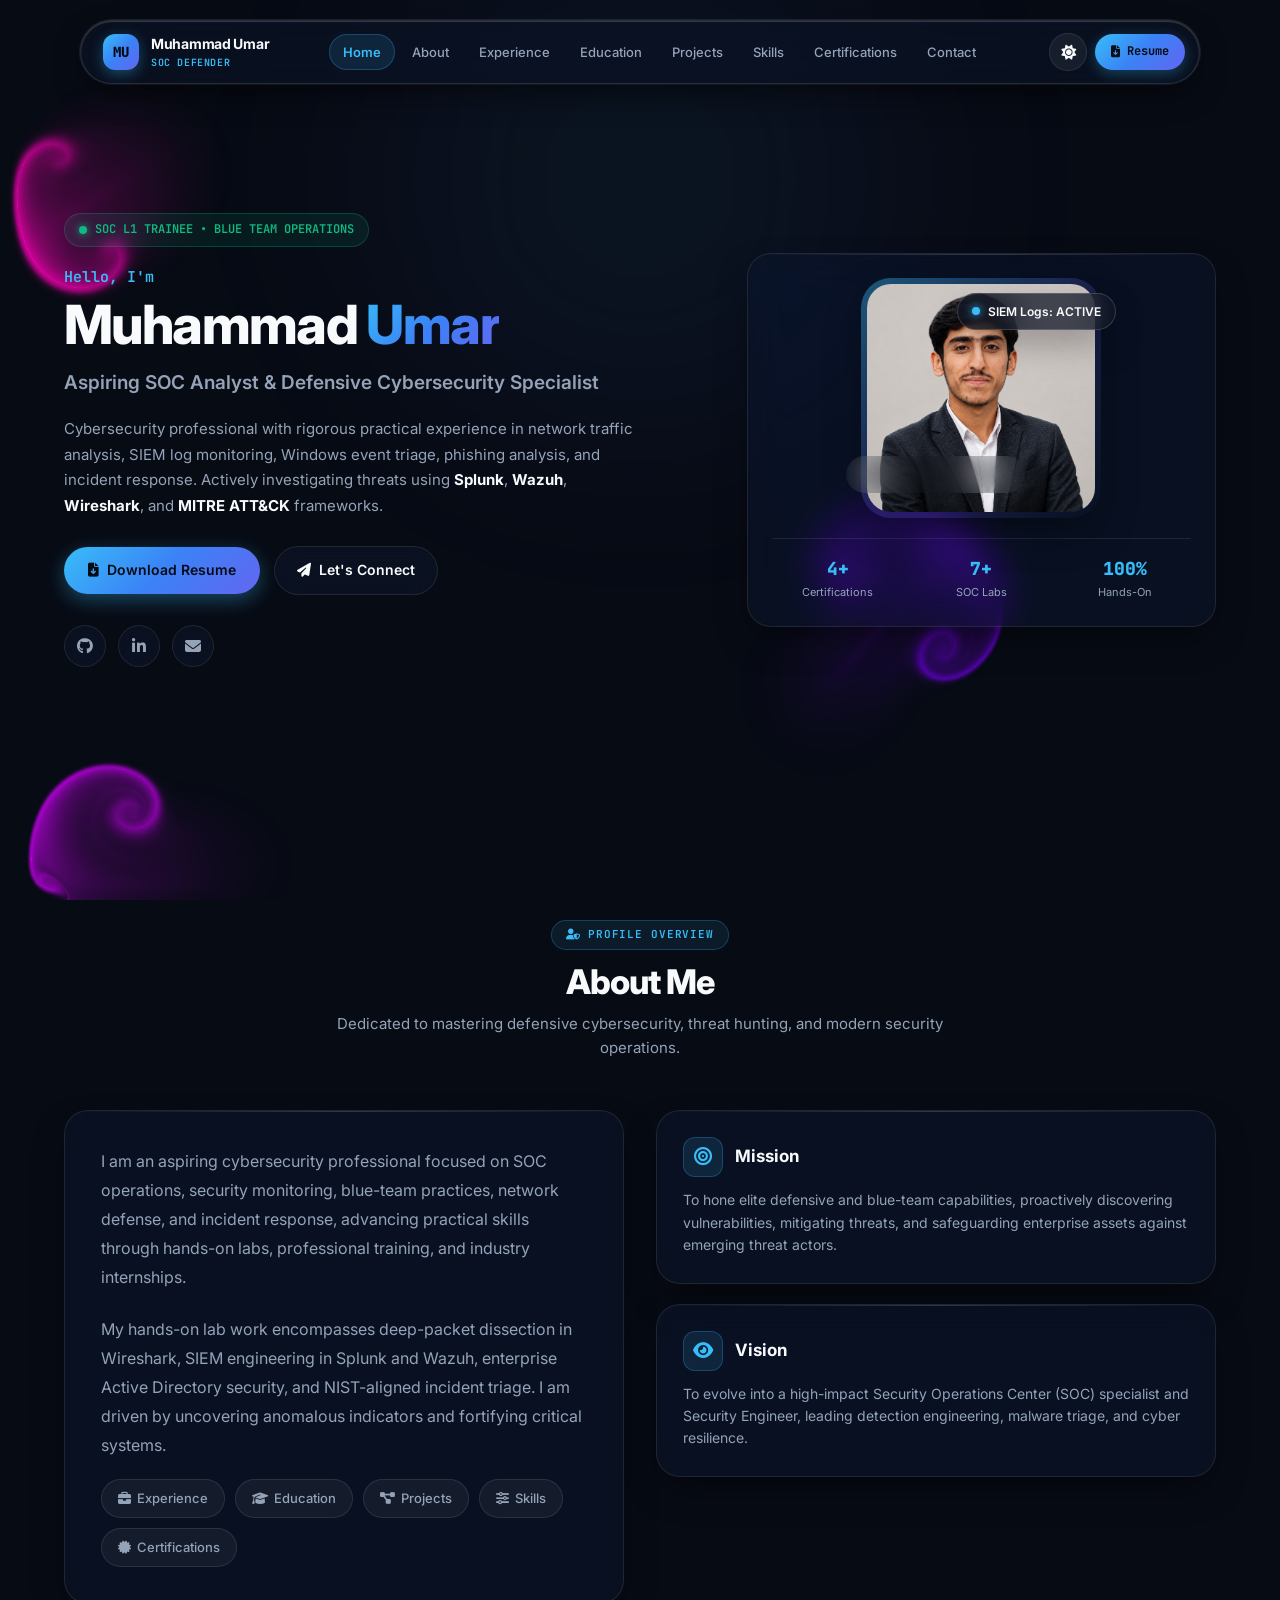
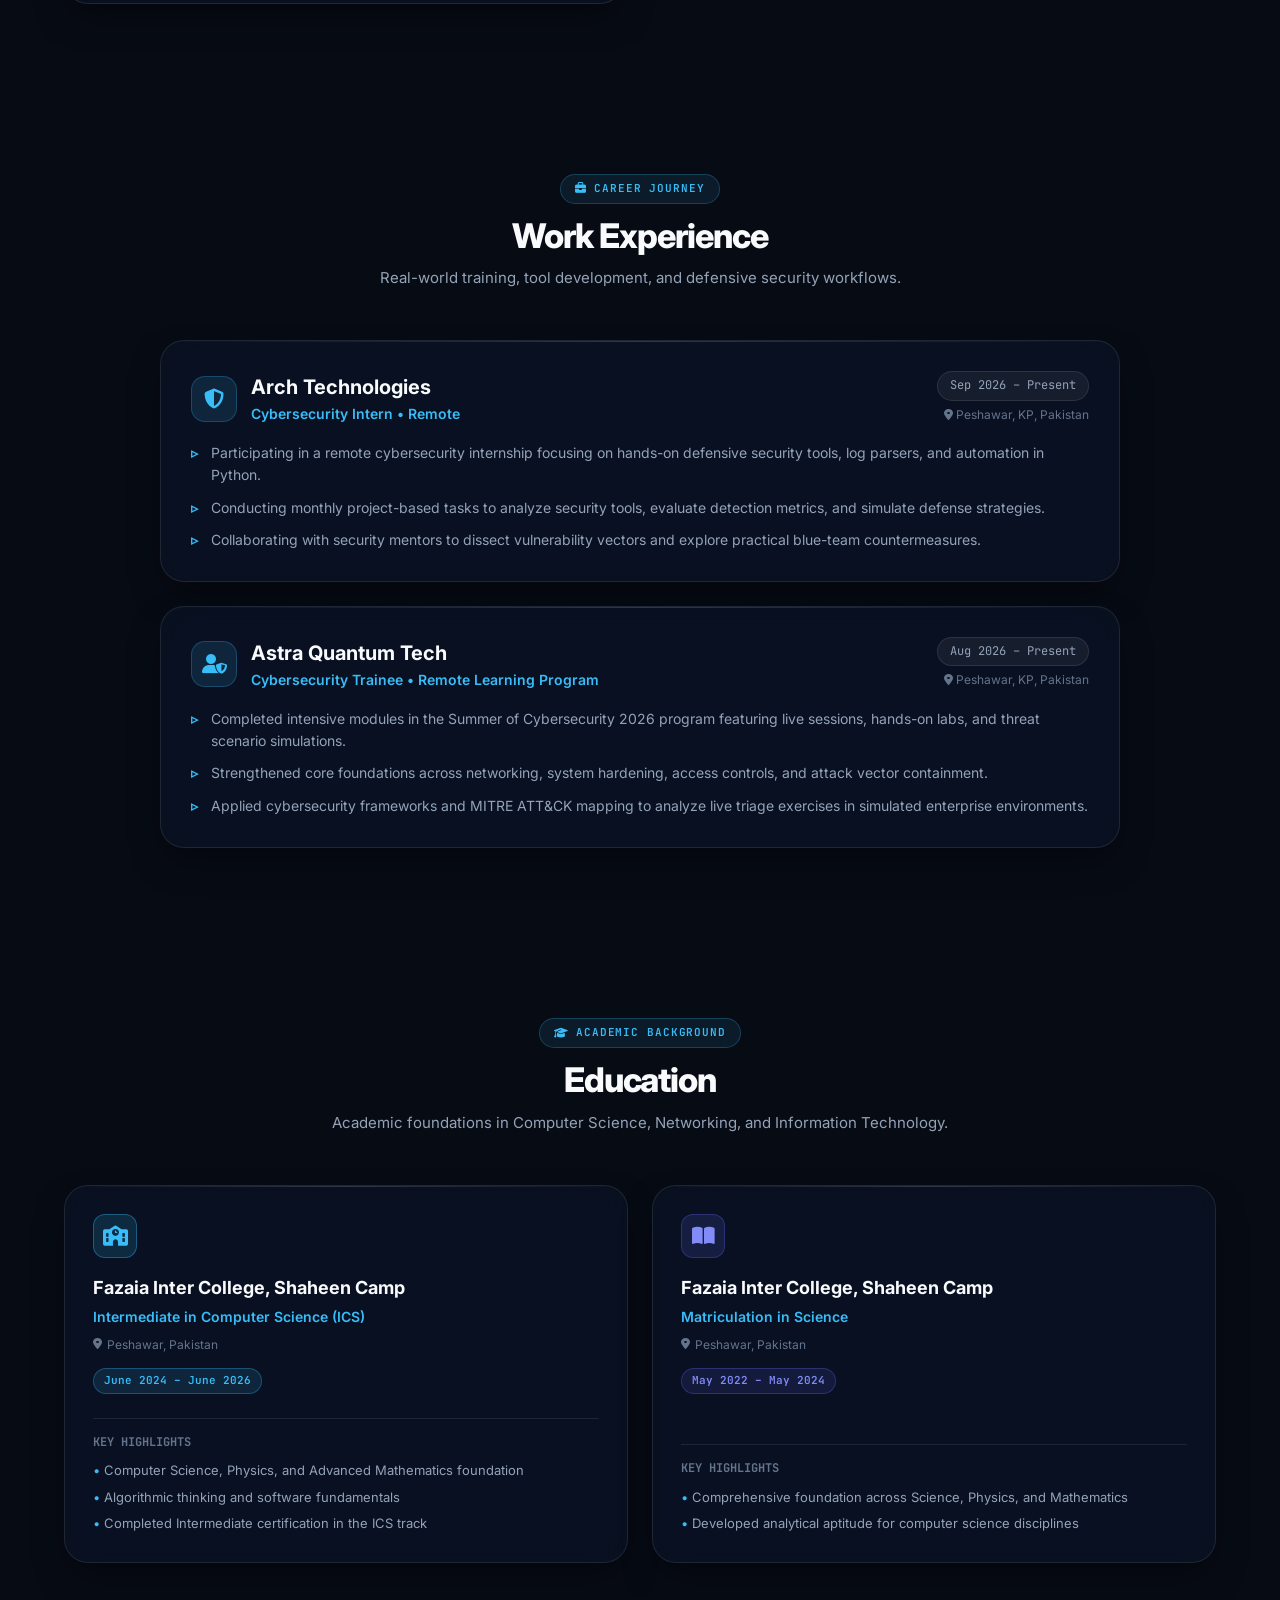
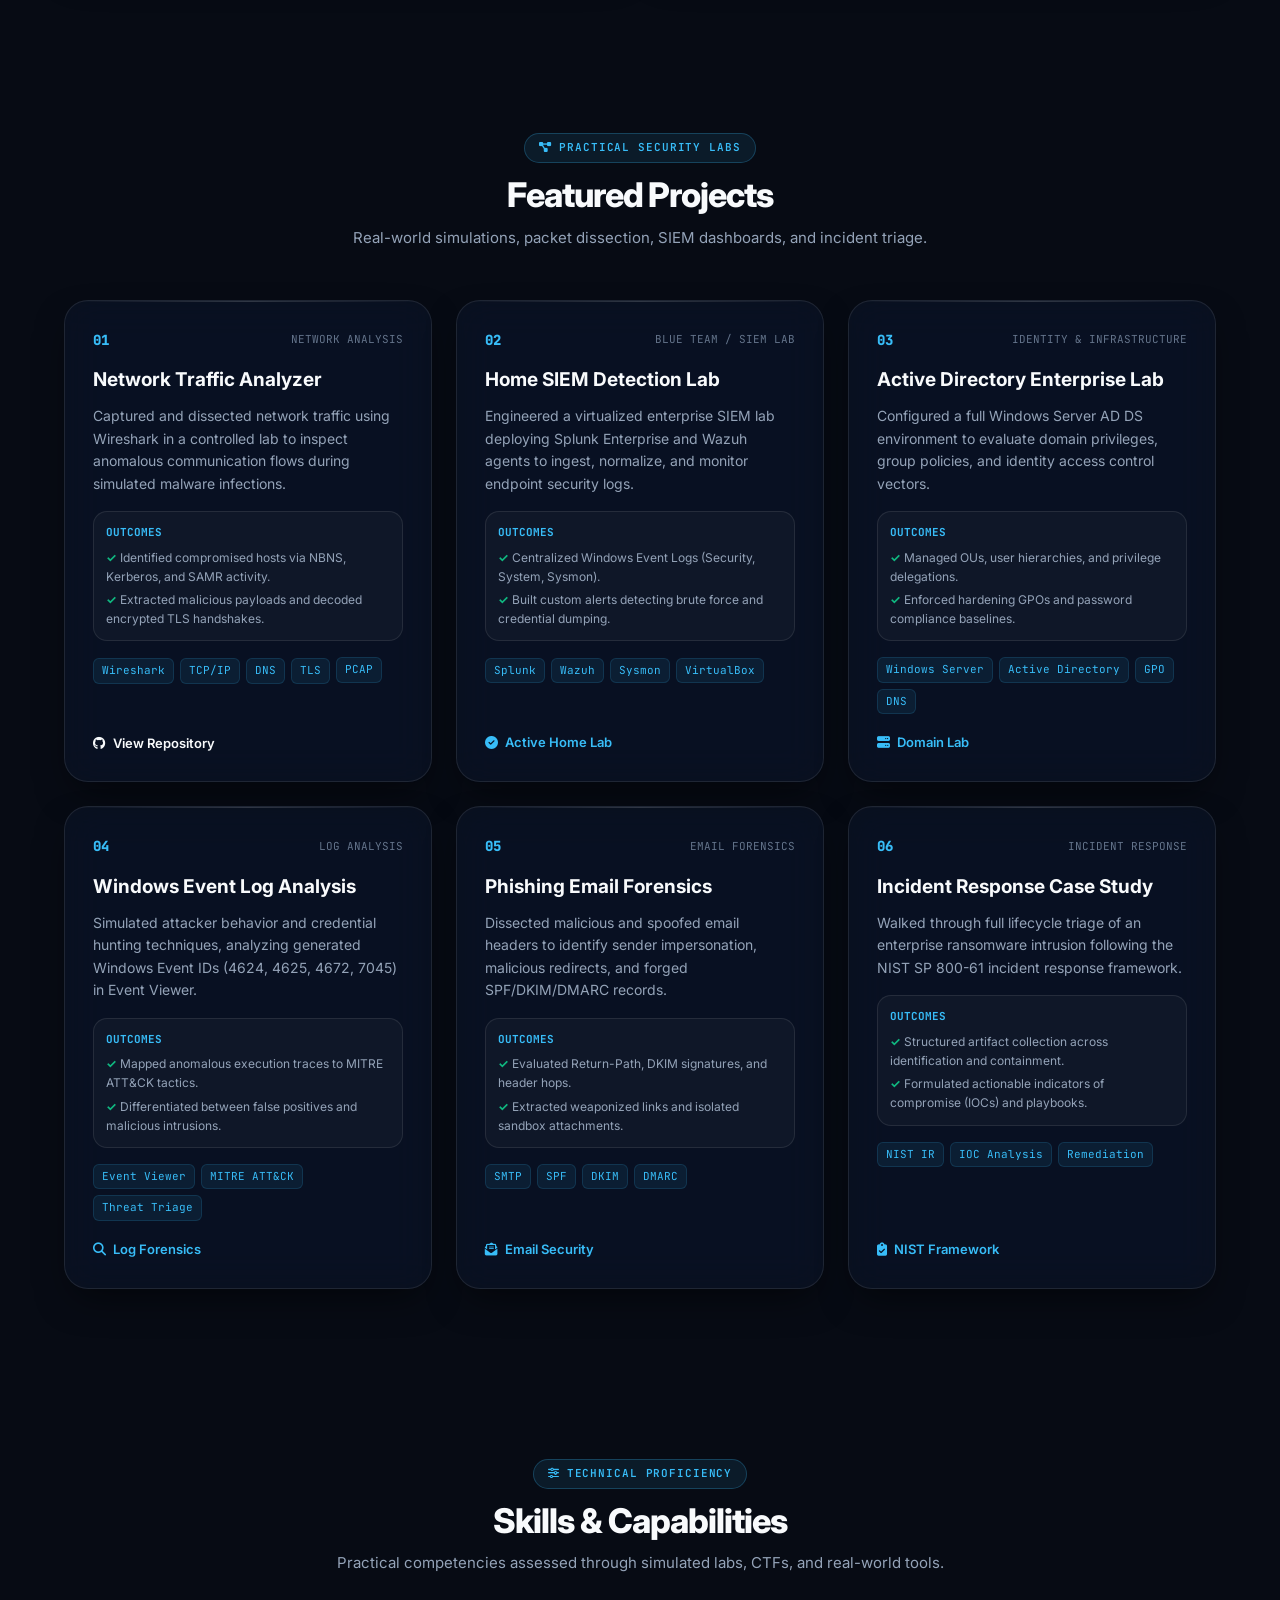
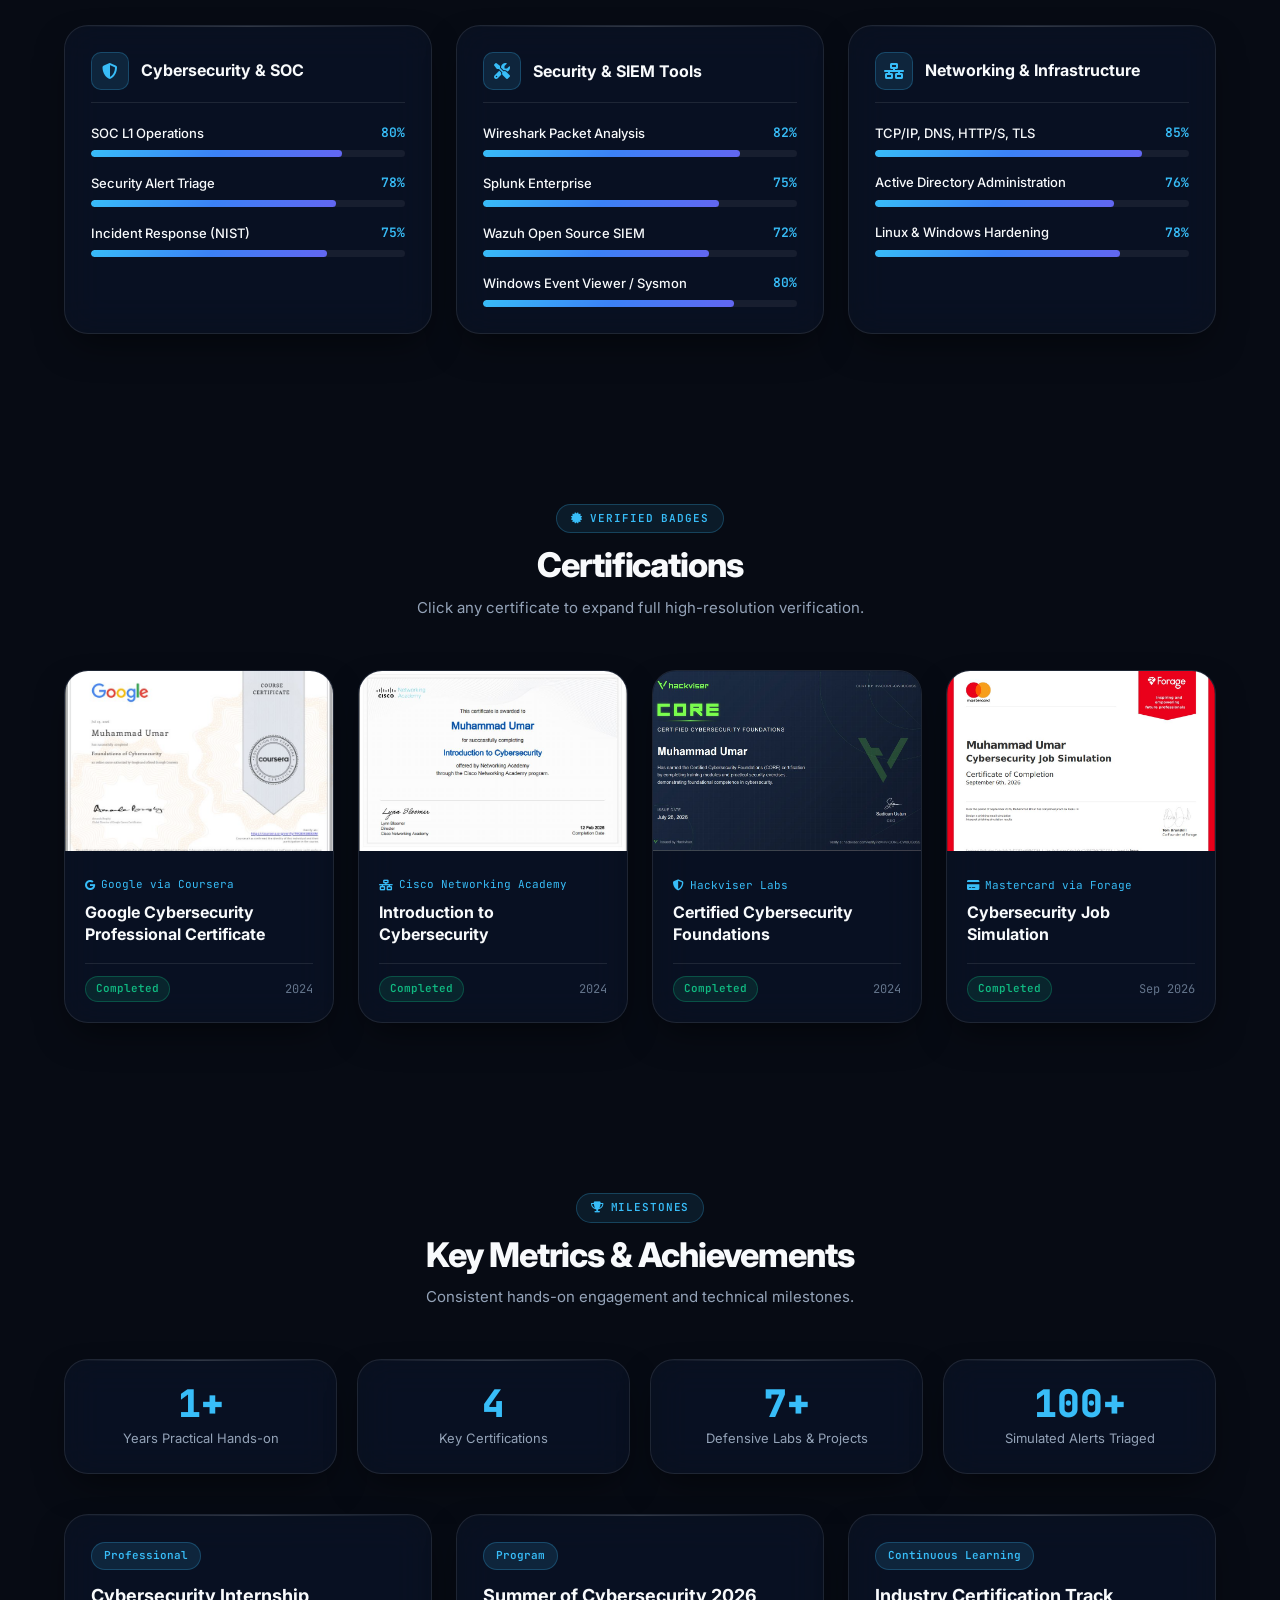
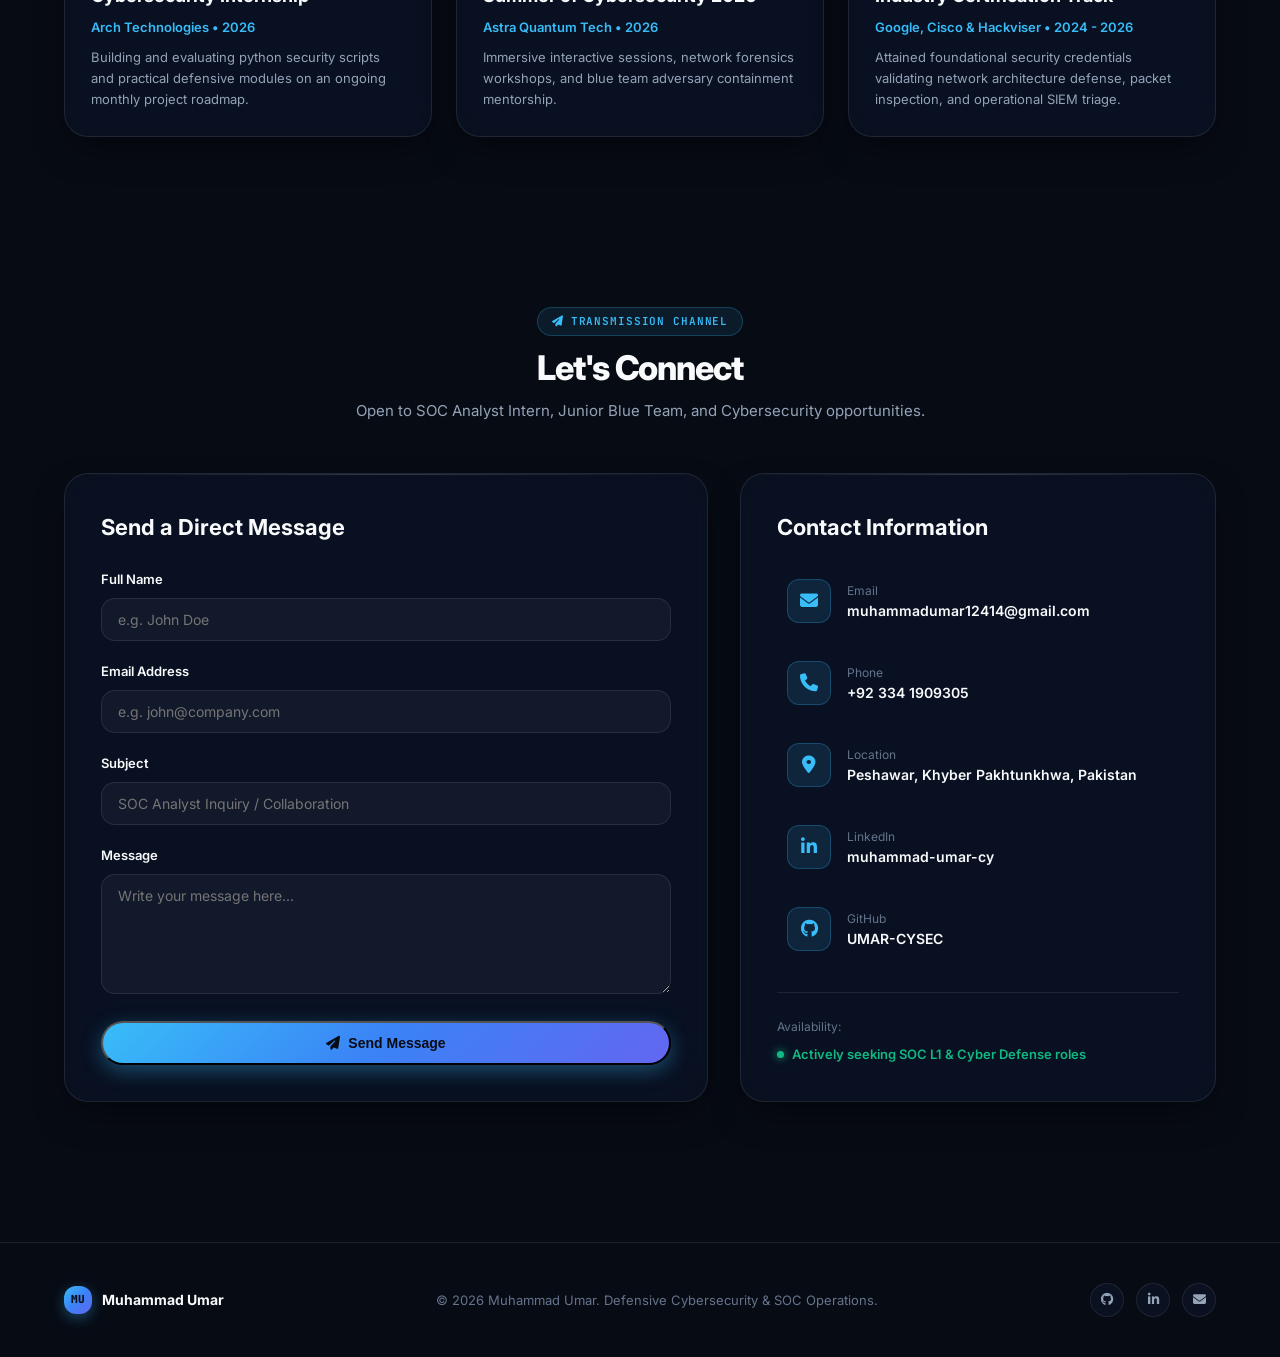
==== commit 01bbfdca: "Remove BS degree and update education history" ====
--- a/index.html
+++ b/index.html
@@ -91,7 +91,7 @@
                         </h1>
                         <p class="hero-role">Aspiring SOC Analyst &amp; Defensive Cybersecurity Specialist</p>
                         <p class="hero-bio">
-                            Cybersecurity-focused scholar at <strong>Abasyn University</strong> with rigorous practical experience in network traffic analysis, SIEM log monitoring, Windows event triage, phishing analysis, and incident response. Actively investigating threats using <strong>Splunk</strong>, <strong>Wazuh</strong>, <strong>Wireshark</strong>, and <strong>MITRE ATT&amp;CK</strong> frameworks.
+                            Cybersecurity professional with rigorous practical experience in network traffic analysis, SIEM log monitoring, Windows event triage, phishing analysis, and incident response. Actively investigating threats using <strong>Splunk</strong>, <strong>Wazuh</strong>, <strong>Wireshark</strong>, and <strong>MITRE ATT&amp;CK</strong> frameworks.
                         </p>
 
                         <div class="hero-cta-group">
@@ -145,8 +145,8 @@
                                     <div class="p-stat-label">SOC Labs</div>
                                 </div>
                                 <div>
-                                    <div class="p-stat-value">Abasyn</div>
-                                    <div class="p-stat-label">University</div>
+                                    <div class="p-stat-value">100%</div>
+                                    <div class="p-stat-label">Hands-On</div>
                                 </div>
                             </div>
 
@@ -171,7 +171,7 @@
                     <div class="glass-card about-main-card">
                         <div>
                             <p class="about-lead">
-                                I am an aspiring cybersecurity professional focused on SOC operations, security monitoring, blue-team practices, network defense, and incident response. Currently studying Computer Science at <strong>Abasyn University</strong> and advancing practical skills through professional training and internships.
+                                I am an aspiring cybersecurity professional focused on SOC operations, security monitoring, blue-team practices, network defense, and incident response, advancing practical skills through hands-on labs, professional training, and industry internships.
                             </p>
                             <p class="about-lead" style="margin-bottom: 0;">
                                 My hands-on lab work encompasses deep-packet dissection in Wireshark, SIEM engineering in Splunk and Wazuh, enterprise Active Directory security, and NIST-aligned incident triage. I am driven by uncovering anomalous indicators and fortifying critical systems.
@@ -283,27 +283,8 @@
 
                 <div class="education-grid">
                     
-                    <!-- Edu 1: Abasyn University -->
+                    <!-- Edu 1: Fazaia Inter College ICS -->
                     <div class="glass-card edu-card highlight">
-                        <div>
-                            <div class="edu-icon-wrap"><i class="fa-solid fa-university"></i></div>
-                            <h3 class="edu-institution">Abasyn University</h3>
-                            <h4 class="edu-degree">Bachelor of Science in Computer Science (BSCS)</h4>
-                            <p class="edu-loc"><i class="fa-solid fa-location-dot"></i> Peshawar, Khyber Pakhtunkhwa, Pakistan</p>
-                            <span class="edu-status-tag">Enrolled / Ongoing</span>
-                        </div>
-                        <div class="edu-highlights">
-                            <h5>Key Academic Focus</h5>
-                            <ul>
-                                <li>Computer Information Systems &amp; Architecture</li>
-                                <li>Software Engineering &amp; Python Programming</li>
-                                <li>Network Security &amp; Operating System Principles</li>
-                            </ul>
-                        </div>
-                    </div>
-
-                    <!-- Edu 2: Fazaia Inter College ICS -->
-                    <div class="glass-card edu-card">
                         <div>
                             <div class="edu-icon-wrap"><i class="fa-solid fa-school"></i></div>
                             <h3 class="edu-institution">Fazaia Inter College, Shaheen Camp</h3>
